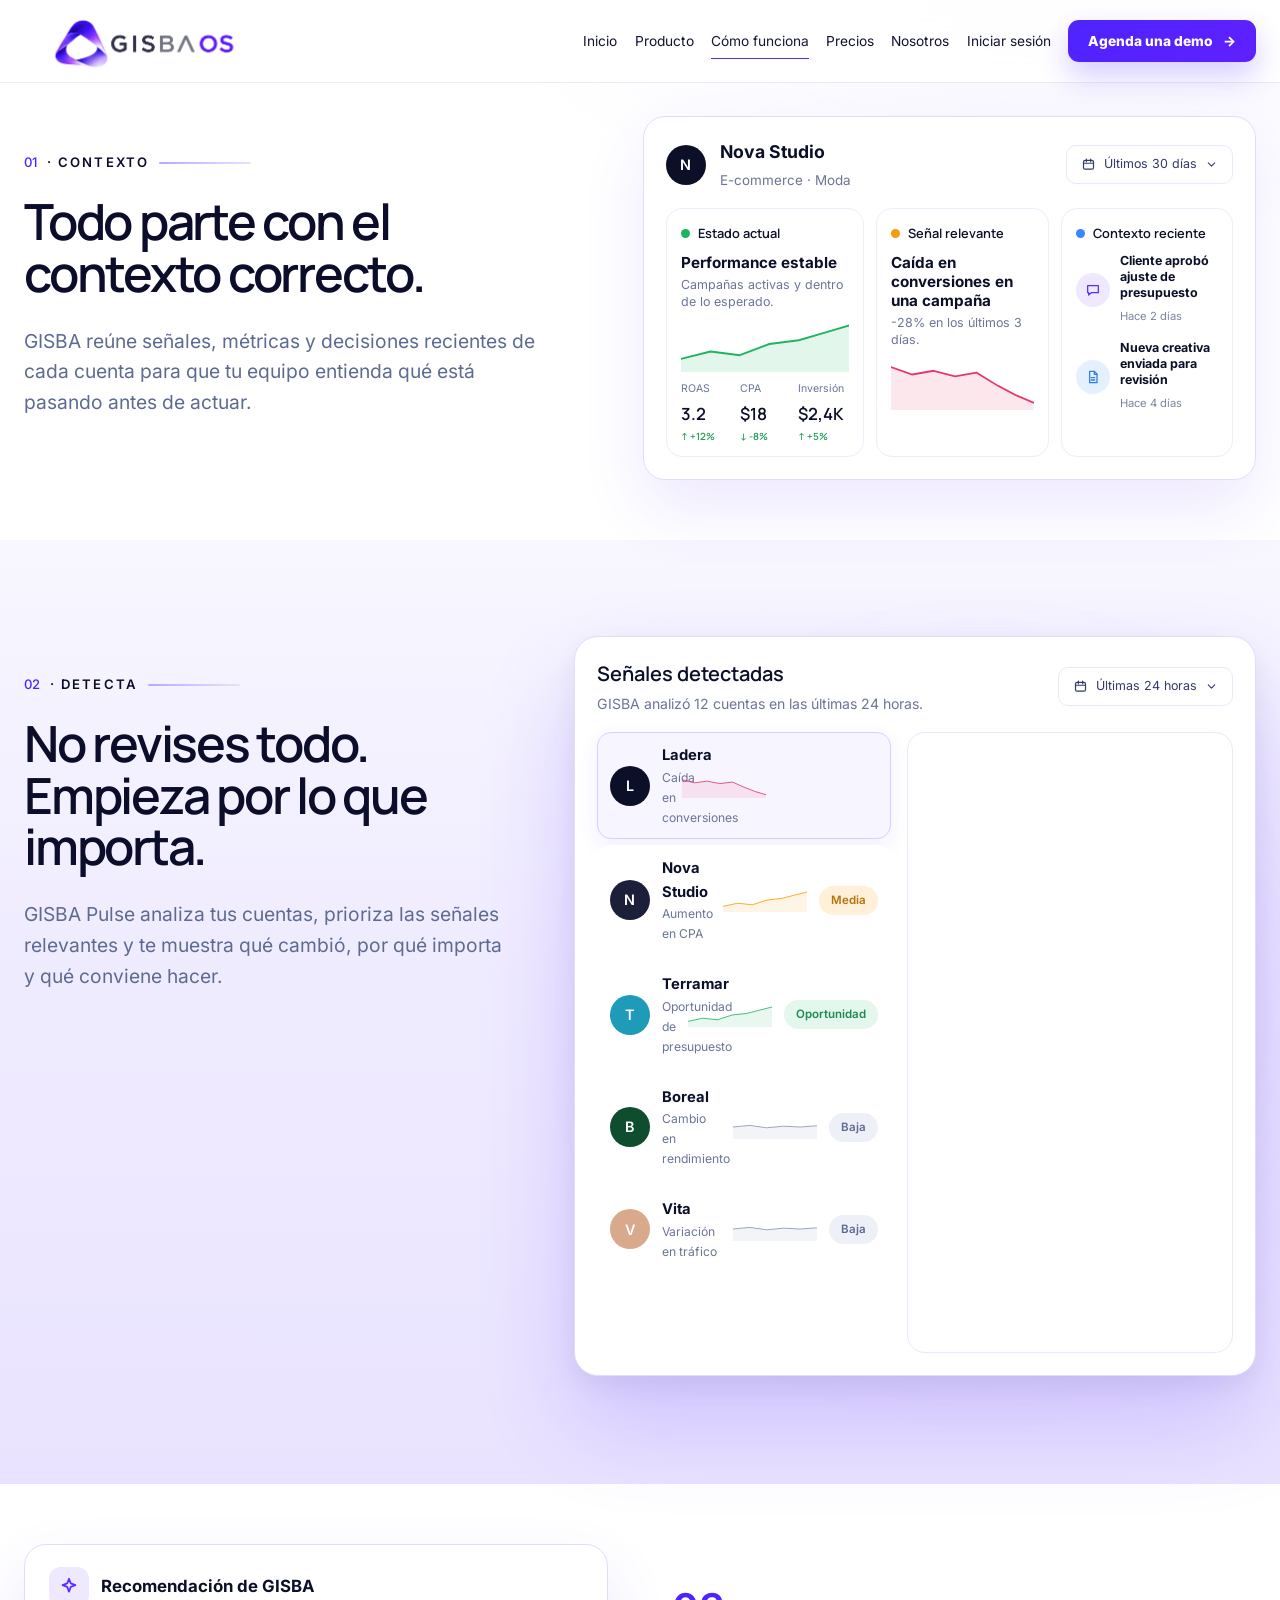
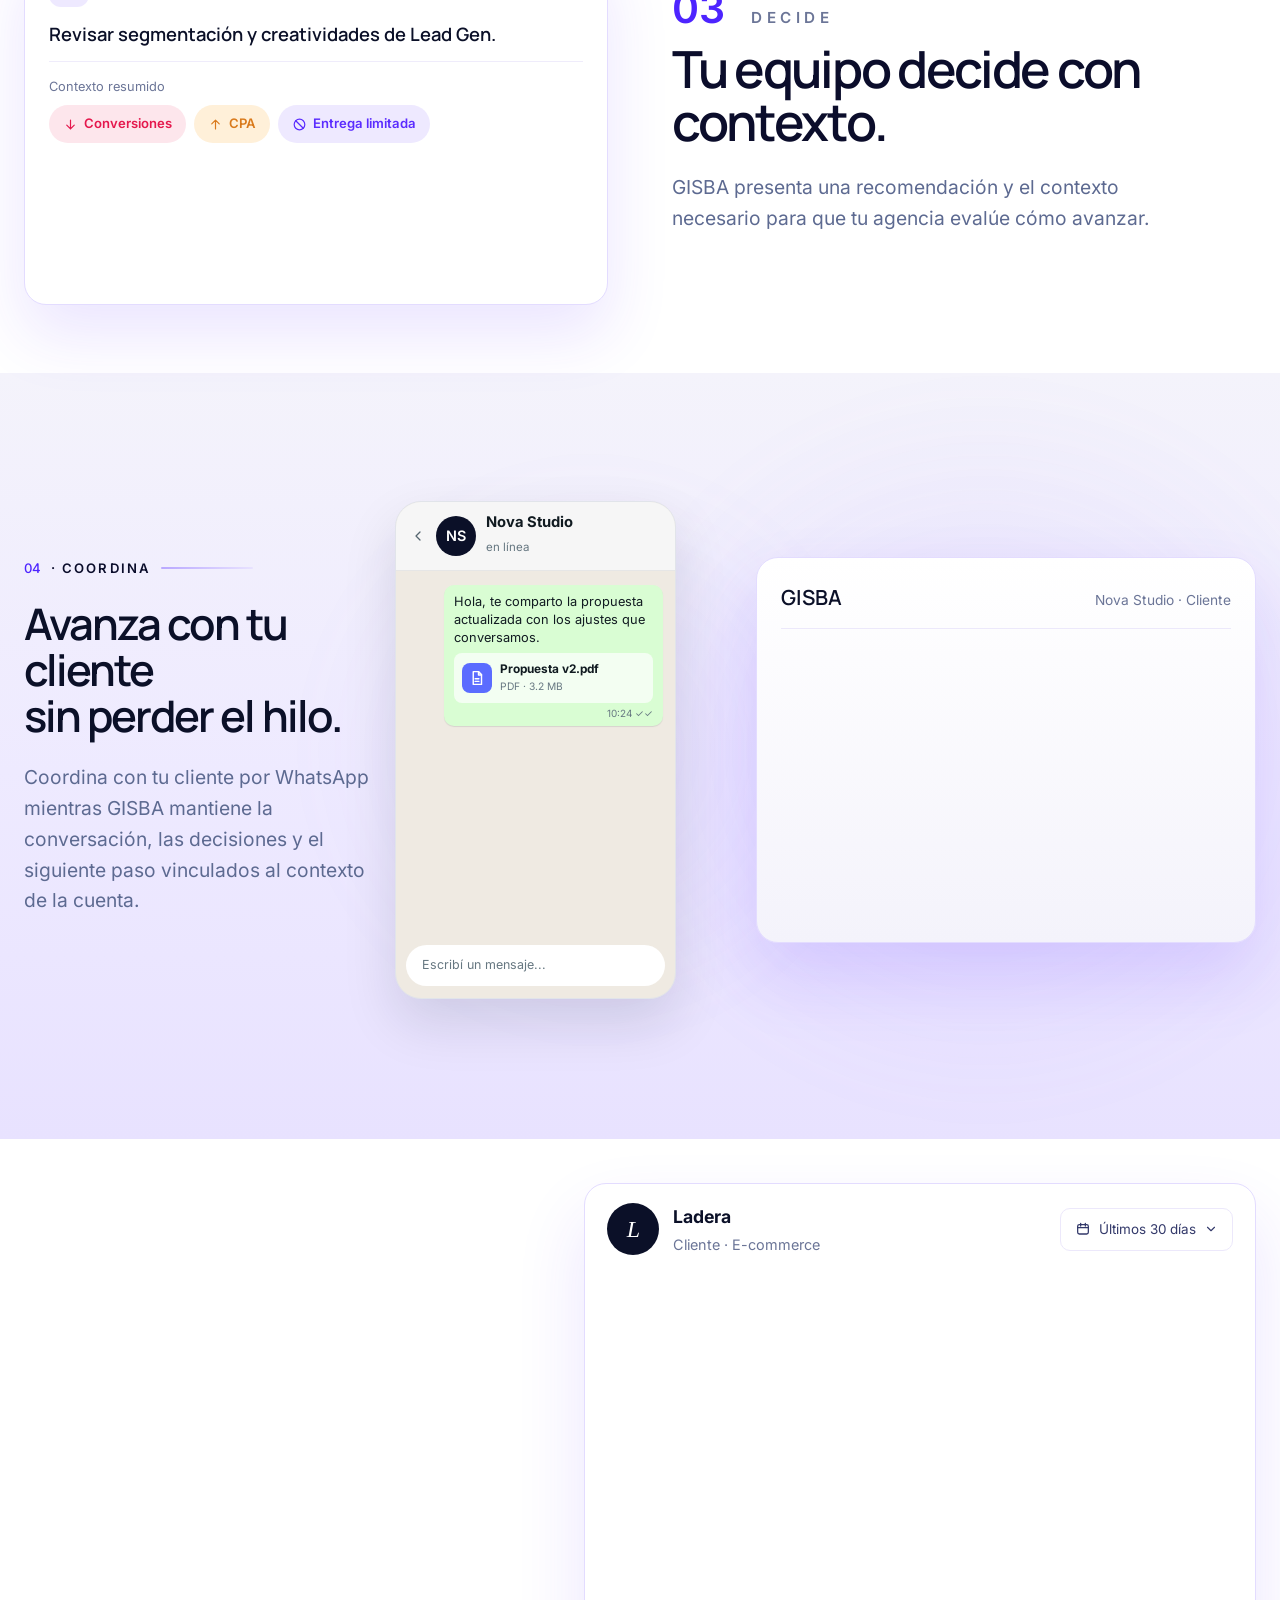
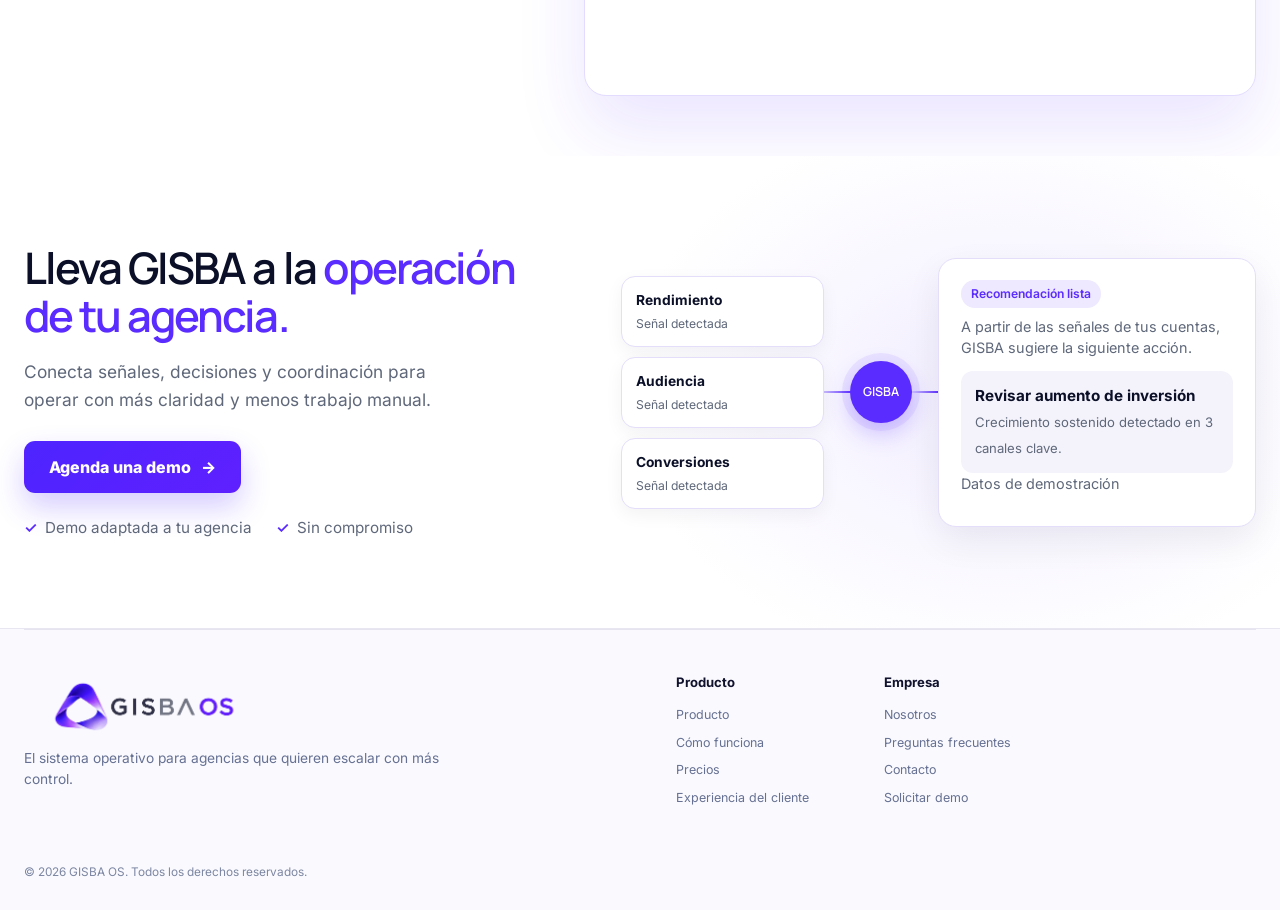
==== como-trabajamos.html @ a57fd25d "preview 16:41:04" ====
<!doctype html>
<html lang="es">
<head>
  <meta charset="utf-8">
  <meta name="viewport" content="width=device-width, initial-scale=1">
  <title>Cómo funciona | GISBA OS</title>
  <meta name="description" content="Descubre cómo GISBA OS conecta contexto, señales, decisiones, coordinación y trazabilidad de cada cuenta para que tu agencia decida con claridad.">
  <meta name="theme-color" content="#ffffff">
  <meta property="og:title" content="Cómo funciona | GISBA OS">
  <meta property="og:description" content="GISBA OS conecta contexto, señales, decisiones, coordinación y trazabilidad de cada cuenta de tu agencia.">
  <meta property="og:type" content="website">
  <meta name="twitter:card" content="summary">
  <link rel="icon" type="image/svg+xml" href="data:image/svg+xml,%3Csvg xmlns='http://www.w3.org/2000/svg' viewBox='0 0 64 64'%3E%3Crect width='64' height='64' rx='15' fill='%23080712'/%3E%3Cpath d='M15 43 31 13c2-4 7-4 10 0l9 17c3 6-1 13-8 13H15Zm11-5h16c2 0 3-2 2-4l-7-14c-1-2-3-2-4 0Z' fill='%238a5cff'/%3E%3C/svg%3E">
  <script>document.documentElement.classList.add("js")</script>
  <link rel="stylesheet" href="styles.css?v=580c7f90">
  <link rel="stylesheet" href="como.css?v=6157e763">
  <link rel="stylesheet" href="como-motion.css?v=375b95b9">
  <link rel="stylesheet" href="como-depth.css?v=90c2c328">
  <script src="script.js?v=5d2b0a25" defer></script>
</head>
<body class="inner-page">
  <svg class="shape-defs" aria-hidden="true" focusable="false">
    <defs>
      <clipPath id="gisba-frame-shape" clipPathUnits="objectBoundingBox">
        <path d="M .045 0 H .955 Q 1 0 1 .06 V .82 Q 1 .88 .94 .88 H .75 C .71 .88 .69 .9 .665 .935 L .635 .977 Q .615 1 .565 1 H .045 Q 0 1 0 .94 V .06 Q 0 0 .045 0 Z"/>
      </clipPath>
    </defs>
  </svg>
<a class="skip-link" href="#contenido">Saltar al contenido</a>
<header class="site-header" data-header>
    <div class="container nav-shell">
      <a class="brand brand-banner-link" href="index.html" aria-label="GISBA OS, ir al inicio">
        <img class="header-brand-banner" src="assets/gisba-os-brand-banner-v6.png" width="2172" height="724" alt="GISBA OS">
      </a>

      <button class="menu-button" type="button" aria-expanded="false" aria-controls="nav-principal" data-menu-button>
        <span class="sr-only">Abrir menú</span>
        <span></span><span></span>
      </button>

      <nav id="nav-principal" class="main-nav" aria-label="Navegación principal" data-menu>
        <a href="index.html">Inicio</a>
        <a href="servicios.html">Producto</a>
        <a class="nav-current" aria-current="page" href="como-trabajamos.html">Cómo funciona</a>
        <a href="precios.html">Precios</a>
        <a href="nosotros.html">Nosotros</a>
        <a class="nav-login" href="#" aria-label="Iniciar sesión" data-cta="login" data-event="login_click">Iniciar sesión</a>
        <a class="button button-small button-solid" href="index.html#contacto" data-cta="demo" data-event="demo_cta_click" data-location="navbar">Agenda una demo <span aria-hidden="true">→</span></a>
      </nav>
    </div>
  </header>
<main id="contenido"><section id="contexto" class="cx-section cx-hero cx-ctx" aria-labelledby="cx-title">
      <div class="container cx-grid" data-stage data-steps="150,650,1150">
        <div class="cx-copy reveal">
          <p class="cx-kicker cx-kicker-num"><b>01</b> · Contexto <span aria-hidden="true"></span></p>
          <h1 id="cx-title">Todo parte con el contexto correcto.</h1>
          <p class="cx-lead">GISBA reúne señales, métricas y decisiones recientes de cada cuenta para que tu equipo entienda qué está pasando antes de actuar.</p>
        </div>
        <div class="cx-shot"><div class="cx-v cx-a1" role="group" aria-label="Vista de ejemplo de la cuenta Nova Studio en GISBA: estado actual, señal relevante y contexto reciente">
          <header class="cx-a1-head"><span class="cx-av dark" aria-hidden="true">N</span><div><strong>Nova Studio</strong><small>E-commerce · Moda</small></div><span class="cx-range"><svg viewBox="0 0 24 24" width="15" height="15" fill="none" stroke="currentColor" stroke-width="1.9" stroke-linecap="round" stroke-linejoin="round" aria-hidden="true"><rect x="4" y="5.5" width="16" height="14" rx="2.5"/><path d="M4 10h16M8.5 3.5v4M15.5 3.5v4"/></svg> Últimos 30 días <svg viewBox="0 0 24 24" width="13" height="13" fill="none" stroke="currentColor" stroke-width="1.9" stroke-linecap="round" stroke-linejoin="round" aria-hidden="true"><path d="M6 9l6 6 6-6"/></svg></span></header>
          <div class="cx-a1-grid">
            <section class="cx-a1-card" data-s="1"><h4><i class="dot g"></i>Estado actual</h4><strong class="cx-a1-t">Performance estable</strong><p>Campañas activas y dentro de lo esperado.</p><svg class="cx-spark" viewBox="0 0 200 60" preserveAspectRatio="none" aria-hidden="true"><path class="cx-area" d="M0,46 L35,38 L70,42 L105,30 L140,26 L170,18 L200,10 L200,60 L0,60Z" fill="rgba(31,180,95,.12)"/><path class="cx-line" d="M0,46 L35,38 L70,42 L105,30 L140,26 L170,18 L200,10" pathLength="1" fill="none" stroke="#1fb45f" stroke-width="2" stroke-linejoin="round" stroke-linecap="round"/></svg>
              <dl><div><dt>ROAS</dt><dd>3.2<em class="g">↑ +12%</em></dd></div><div><dt>CPA</dt><dd>$18<em class="g">↓ -8%</em></dd></div><div><dt>Inversión</dt><dd>$2,4K<em class="g">↑ +5%</em></dd></div></dl></section>
            <section class="cx-a1-card" data-s="2"><h4><i class="dot a"></i>Señal relevante</h4><strong class="cx-a1-t">Caída en conversiones en una campaña</strong><p>-28% en los últimos 3 días.</p><svg class="cx-spark" viewBox="0 0 200 60" preserveAspectRatio="none" aria-hidden="true"><path class="cx-area" d="M0,14 L30,22 L60,18 L90,24 L120,20 L150,34 L175,44 L200,52 L200,60 L0,60Z" fill="rgba(229,56,109,.12)"/><path class="cx-line" d="M0,14 L30,22 L60,18 L90,24 L120,20 L150,34 L175,44 L200,52" pathLength="1" fill="none" stroke="#e5386d" stroke-width="2" stroke-linejoin="round" stroke-linecap="round"/></svg></section>
            <section class="cx-a1-card" data-s="3"><h4><i class="dot b"></i>Contexto reciente</h4>
              <ul class="cx-a1-ctx"><li><span class="cx-ci v"><svg viewBox="0 0 24 24" width="16" height="16" fill="none" stroke="currentColor" stroke-width="1.9" stroke-linecap="round" stroke-linejoin="round" aria-hidden="true"><path d="M4 5.5h16v10.5H9.5L5.5 19.5V16H4Z"/></svg></span><div><strong>Cliente aprobó ajuste de presupuesto</strong><small>Hace 2 días</small></div></li><li><span class="cx-ci b"><svg viewBox="0 0 24 24" width="16" height="16" fill="none" stroke="currentColor" stroke-width="1.9" stroke-linecap="round" stroke-linejoin="round" aria-hidden="true"><path d="M7 3.5h7l4 4V20.5H7Z"/><path d="M14 3.5V8h4M9.5 13h5M9.5 16.5h5"/></svg></span><div><strong>Nueva creativa enviada para revisión</strong><small>Hace 4 días</small></div></li></ul></section>
          </div>
        </div></div>
      </div>
    </section><section id="detecta" class="cx-section cx-detect" aria-labelledby="cx-detect-title">
      <div class="container cx-grid" data-stage data-steps="150,1000,1300,1700,2100">
        <div class="cx-copy reveal">
          <p class="cx-kicker cx-kicker-num"><b>02</b> · Detecta <span aria-hidden="true"></span></p>
          <h2 id="cx-detect-title">No revises todo. Empieza por lo que importa.</h2>
          <p class="cx-lead">GISBA Pulse analiza tus cuentas, prioriza las señales relevantes y te muestra qué cambió, por qué importa y qué conviene hacer.</p>
        </div>
        <div class="cx-shot"><div class="cx-v cx-sg" role="group" aria-label="Vista de ejemplo de GISBA Pulse: señales detectadas por cuenta y detalle de la señal prioritaria">
          <header class="cx-sg-head"><div><strong>Señales detectadas</strong><small>GISBA analizó 12 cuentas en las últimas 24 horas.</small></div><span class="cx-range"><svg viewBox="0 0 24 24" width="15" height="15" fill="none" stroke="currentColor" stroke-width="1.9" stroke-linecap="round" stroke-linejoin="round" aria-hidden="true"><rect x="4" y="5.5" width="16" height="14" rx="2.5"/><path d="M4 10h16M8.5 3.5v4M15.5 3.5v4"/></svg> Últimas 24 horas <svg viewBox="0 0 24 24" width="13" height="13" fill="none" stroke="currentColor" stroke-width="1.9" stroke-linecap="round" stroke-linejoin="round" aria-hidden="true"><path d="M6 9l6 6 6-6"/></svg></span></header>
          <div class="cx-sg-body">
            <div class="cx-sg-list"><span class="cx-sg-scan" aria-hidden="true"></span><button type="button" class="cx-sg-row is-active" data-k="ladera" data-s="1" aria-pressed="true"><span class="cx-av" style="background:#0B1028">L</span><span class="cx-sg-t"><strong>Ladera</strong><small>Caída en conversiones</small></span><svg class="cx-spark" viewBox="0 0 200 60" preserveAspectRatio="none" aria-hidden="true"><path class="cx-area" d="M0,14 L30,22 L60,18 L90,24 L120,20 L150,34 L175,44 L200,52 L200,60 L0,60Z" fill="rgba(229,56,109,.10)"/><path class="cx-line" d="M0,14 L30,22 L60,18 L90,24 L120,20 L150,34 L175,44 L200,52" pathLength="1" fill="none" stroke="#e5386d" stroke-width="2" stroke-linejoin="round" stroke-linecap="round"/></svg><em class="cx-chip hi" data-s="2">Alta prioridad</em></button><button type="button" class="cx-sg-row" data-k="nova" data-s="1" aria-pressed="false"><span class="cx-av" style="background:#1c1f3a">N</span><span class="cx-sg-t"><strong>Nova Studio</strong><small>Aumento en CPA</small></span><svg class="cx-spark" viewBox="0 0 200 60" preserveAspectRatio="none" aria-hidden="true"><path class="cx-area" d="M0,46 L35,38 L70,42 L105,30 L140,26 L170,18 L200,10 L200,60 L0,60Z" fill="rgba(245,158,11,.10)"/><path class="cx-line" d="M0,46 L35,38 L70,42 L105,30 L140,26 L170,18 L200,10" pathLength="1" fill="none" stroke="#f59e0b" stroke-width="2" stroke-linejoin="round" stroke-linecap="round"/></svg><em class="cx-chip md">Media</em></button><button type="button" class="cx-sg-row" data-k="terramar" data-s="1" aria-pressed="false"><span class="cx-av" style="background:#1e9bb8">T</span><span class="cx-sg-t"><strong>Terramar</strong><small>Oportunidad de presupuesto</small></span><svg class="cx-spark" viewBox="0 0 200 60" preserveAspectRatio="none" aria-hidden="true"><path class="cx-area" d="M0,46 L35,38 L70,42 L105,30 L140,26 L170,18 L200,10 L200,60 L0,60Z" fill="rgba(31,180,95,.10)"/><path class="cx-line" d="M0,46 L35,38 L70,42 L105,30 L140,26 L170,18 L200,10" pathLength="1" fill="none" stroke="#1fb45f" stroke-width="2" stroke-linejoin="round" stroke-linecap="round"/></svg><em class="cx-chip op">Oportunidad</em></button><button type="button" class="cx-sg-row" data-k="boreal" data-s="1" aria-pressed="false"><span class="cx-av" style="background:#0f4d2f">B</span><span class="cx-sg-t"><strong>Boreal</strong><small>Cambio en rendimiento</small></span><svg class="cx-spark" viewBox="0 0 200 60" preserveAspectRatio="none" aria-hidden="true"><path class="cx-area" d="M0,30 L40,26 L80,32 L120,28 L160,30 L200,27 L200,60 L0,60Z" fill="rgba(138,147,179,.10)"/><path class="cx-line" d="M0,30 L40,26 L80,32 L120,28 L160,30 L200,27" pathLength="1" fill="none" stroke="#8a93b3" stroke-width="2" stroke-linejoin="round" stroke-linecap="round"/></svg><em class="cx-chip lo">Baja</em></button><button type="button" class="cx-sg-row" data-k="vita" data-s="1" aria-pressed="false"><span class="cx-av" style="background:#d9a98c">V</span><span class="cx-sg-t"><strong>Vita</strong><small>Variación en tráfico</small></span><svg class="cx-spark" viewBox="0 0 200 60" preserveAspectRatio="none" aria-hidden="true"><path class="cx-area" d="M0,30 L40,26 L80,32 L120,28 L160,30 L200,27 L200,60 L0,60Z" fill="rgba(138,147,179,.10)"/><path class="cx-line" d="M0,30 L40,26 L80,32 L120,28 L160,30 L200,27" pathLength="1" fill="none" stroke="#8a93b3" stroke-width="2" stroke-linejoin="round" stroke-linecap="round"/></svg><em class="cx-chip lo">Baja</em></button></div>
            <div class="cx-sg-detail" aria-live="polite">
              <header data-s="3"><span class="cx-av" data-d="av" style="background:#0B1028">L</span><div><strong data-d="name">Ladera</strong><small data-d="meta">E-commerce · Moda</small></div><em class="cx-chip hi" data-d="chip">Alta prioridad</em></header>
              <div class="cx-sg-what" data-s="3"><div><small class="cx-lab">Qué cambió</small><h4 data-d="title">Caída en conversiones</h4><p data-d="desc">Se detectó una disminución significativa en las conversiones de esta campaña en los últimos 3 días.</p></div><div class="cx-sg-num"><b data-d="num">-28%</b><small data-d="numl">en conversiones vs. 3 días anteriores</small></div></div>
              <div class="cx-sg-chart" data-s="3" data-d="chart"><svg class="cx-spark" viewBox="0 0 200 60" preserveAspectRatio="none" aria-hidden="true"><path class="cx-area" d="M0,14 L30,22 L60,18 L90,24 L120,20 L150,34 L175,44 L200,52 L200,60 L0,60Z" fill="rgba(229,56,109,.12)"/><path class="cx-line" d="M0,14 L30,22 L60,18 L90,24 L120,20 L150,34 L175,44 L200,52" pathLength="1" fill="none" stroke="#e5386d" stroke-width="2" stroke-linejoin="round" stroke-linecap="round"/></svg></div>
              <div class="cx-sg-two">
                <div class="cx-sg-box" data-s="4"><span class="cx-bi"><svg viewBox="0 0 24 24" width="20" height="20" fill="none" stroke="currentColor" stroke-width="1.9" stroke-linecap="round" stroke-linejoin="round" aria-hidden="true"><path d="M5 20V10M12 20V4M19 20v-7"/></svg></span><div><small>Por qué importa</small><p data-d="why">El CPA aumentó 42% y el volumen de conversiones cayó, afectando el ROAS de la campaña.</p></div></div>
                <div class="cx-sg-box reco" data-s="5"><span class="cx-bi v"><svg viewBox="0 0 24 24" width="20" height="20" fill="none" stroke="currentColor" stroke-width="1.9" stroke-linecap="round" stroke-linejoin="round" aria-hidden="true"><path d="M12 3l1.9 5.1L19 10l-5.1 1.9L12 17l-1.9-5.1L5 10l5.1-1.9Z"/></svg></span><div><small>Recomendación de GISBA</small><p data-d="reco">Revisar segmentación y creatividades. Hay una oportunidad de recuperar rendimiento con audiencias similares.</p></div></div>
              </div>
            </div>
          </div>
        </div></div>
      </div>
    </section><section id="decide" class="cx-section cx-decide" aria-labelledby="cx-decide-title">
      <div class="container cx-grid" data-stage data-steps="200,700,1200">
        <div class="cx-copy reveal">
          <p class="cx-kicker cx-kicker-big"><b>03</b><span>Decide</span></p>
          <h2 id="cx-decide-title">Tu equipo decide con contexto.</h2>
          <p class="cx-lead">GISBA presenta una recomendación y el contexto necesario para que tu agencia evalúe cómo avanzar.</p>
        </div>
        <div class="cx-shot"><div class="cx-v cx-dc" role="group" aria-label="Vista de ejemplo: recomendación de GISBA con contexto y decisión de la agencia">
          <header class="cx-dc-head" data-s="1"><span class="cx-bi v"><svg viewBox="0 0 24 24" width="22" height="22" fill="none" stroke="currentColor" stroke-width="1.9" stroke-linecap="round" stroke-linejoin="round" aria-hidden="true"><path d="M12 3l1.9 5.1L19 10l-5.1 1.9L12 17l-1.9-5.1L5 10l5.1-1.9Z"/></svg></span><strong>Recomendación de GISBA</strong></header>
          <p class="cx-dc-title" data-s="1">Revisar segmentación y creatividades de Lead Gen.</p>
          <div class="cx-dc-ctx" data-s="2"><small>Contexto resumido</small><div><em class="cx-tag r"><svg viewBox="0 0 24 24" width="15" height="15" fill="none" stroke="currentColor" stroke-width="1.9" stroke-linecap="round" stroke-linejoin="round" aria-hidden="true"><path d="M12 5v14M6 13l6 6 6-6"/></svg> Conversiones</em><em class="cx-tag a"><svg viewBox="0 0 24 24" width="15" height="15" fill="none" stroke="currentColor" stroke-width="1.9" stroke-linecap="round" stroke-linejoin="round" aria-hidden="true"><path d="M12 19V5M6 11l6-6 6 6"/></svg> CPA</em><em class="cx-tag v"><svg viewBox="0 0 24 24" width="15" height="15" fill="none" stroke="currentColor" stroke-width="1.9" stroke-linecap="round" stroke-linejoin="round" aria-hidden="true"><circle cx="12" cy="12" r="8.5"/><path d="M6 6l12 12"/></svg> Entrega limitada</em></div></div>
          <div class="cx-dc-opt" data-s="3"><small>¿Cómo quieres avanzar?</small><div role="group" aria-label="Decisión de la agencia"><button type="button" class="cx-opt" data-choice="Aprobar" aria-pressed="false"><svg viewBox="0 0 24 24" width="16" height="16" fill="none" stroke="currentColor" stroke-width="2.4" stroke-linecap="round" stroke-linejoin="round" aria-hidden="true"><path d="M5.5 12.5l4 4 9-9.5"/></svg> Aprobar</button><button type="button" class="cx-opt" data-choice="Ajustar" aria-pressed="false"><svg viewBox="0 0 24 24" width="15" height="15" fill="none" stroke="currentColor" stroke-width="1.9" stroke-linecap="round" stroke-linejoin="round" aria-hidden="true"><path d="M4 20l4-1 11-11-3-3L5 16Z"/></svg> Ajustar</button><button type="button" class="cx-opt" data-choice="Descartar" aria-pressed="false"><svg viewBox="0 0 24 24" width="15" height="15" fill="none" stroke="currentColor" stroke-width="1.9" stroke-linecap="round" stroke-linejoin="round" aria-hidden="true"><path d="M5 7h14M9 7V4.5h6V7M7 7l1 13h8l1-13"/></svg> Descartar</button></div></div>
          <div class="cx-dc-done" hidden><span class="cx-ok"><svg viewBox="0 0 24 24" width="16" height="16" fill="none" stroke="currentColor" stroke-width="2.4" stroke-linecap="round" stroke-linejoin="round" aria-hidden="true"><path d="M5.5 12.5l4 4 9-9.5"/></svg></span><div><strong>Decisión registrada</strong><small data-d="who">La agencia decide cómo avanzar.</small></div></div>
          <p class="cx-dc-note" data-s="3"><svg viewBox="0 0 24 24" width="16" height="16" fill="none" stroke="currentColor" stroke-width="1.9" stroke-linecap="round" stroke-linejoin="round" aria-hidden="true"><circle cx="12" cy="12" r="8.5"/><path d="M12 11v5M12 8h.01"/></svg> La agencia decide cómo avanzar. GISBA registra la decisión.</p>
        </div></div>
      </div>
    </section><section id="coordina" class="cx-section cx-coord" aria-labelledby="cx-coord-title">
      <div class="container cx-coord-grid" data-stage data-causal="coordina" data-steps="250,900">
        <div class="cx-copy reveal">
          <p class="cx-kicker cx-kicker-num"><b>04</b> · Coordina <span aria-hidden="true"></span></p>
          <h2 id="cx-coord-title">Avanza con tu cliente<br>sin perder el hilo.</h2>
          <p class="cx-lead">Coordina con tu cliente por WhatsApp mientras GISBA mantiene la conversación, las decisiones y el siguiente paso vinculados al contexto de la cuenta.</p>
        </div>
        <figure class="cx-wa" style="--i:1"><div class="cx-chat" role="group" aria-label="Conversación de WhatsApp de ejemplo entre la agencia y su cliente Nova Studio">
            <header class="cx-chat-head" data-s="1"><span class="cx-back"><svg viewBox="0 0 24 24" width="16" height="16" fill="none" stroke="currentColor" stroke-width="1.9" stroke-linecap="round" stroke-linejoin="round" aria-hidden="true"><path d="M15 6l-6 6 6 6"/></svg></span><span class="cx-av dark" aria-hidden="true">NS</span><div><strong>Nova Studio</strong><small>en línea</small></div></header>
            <div class="cx-chat-body">
              <div class="cx-msg out" data-s="1"><p>Hola, te comparto la propuesta actualizada con los ajustes que conversamos.</p><div class="cx-file"><span class="cx-fi"><svg viewBox="0 0 24 24" width="18" height="18" fill="none" stroke="currentColor" stroke-width="1.9" stroke-linecap="round" stroke-linejoin="round" aria-hidden="true"><path d="M7 3.5h7l4 4V20.5H7Z"/><path d="M14 3.5V8h4M9.5 13h5M9.5 16.5h5"/></svg></span><div><strong>Propuesta v2.pdf</strong><small>PDF · 3.2 MB</small></div></div><time>10:24 ✓✓</time></div>
              <div class="cx-msg in" data-s="2"><p>Se ve muy bien. Me gusta la dirección, ¡aprobemos para avanzar!</p><time>10:31</time></div>
              <div class="cx-msg out" data-s="7"><p>¡Perfecto! Quedamos entonces con la versión aprobada. Voy a preparar el kickoff y coordinar con el equipo.</p><time>10:32 ✓✓</time></div>
            </div>
            <div class="cx-chat-in" data-s="1">Escribí un mensaje...</div>
          </div></figure>
        <div class="cx-link" aria-hidden="true"><i></i><span><svg viewBox="0 0 24 24" width="18" height="18" fill="none" stroke="currentColor" stroke-width="1.9" stroke-linecap="round" stroke-linejoin="round" aria-hidden="true"><path d="M5 12h14M13 6l6 6-6 6"/></svg></span></div>
        <div class="cx-gp" role="group" aria-label="GISBA: contexto de la cuenta Nova Studio"><header class="cx-gp-head" data-s="1"><strong>GISBA</strong><span>Nova Studio · Cliente</span></header><ul class="cx-gp-list"><li data-s="4"><span class="cx-gp-ico "><svg viewBox="0 0 24 24" width="20" height="20" fill="none" stroke="currentColor" stroke-width="1.9" stroke-linecap="round" stroke-linejoin="round" aria-hidden="true"><path d="M4 5.5h16v10.5H9.5L5.5 19.5V16H4Z"/></svg></span><div><small>Conversación vinculada</small><strong>Conversación de WhatsApp vinculada al contexto de la cuenta</strong><time>12 mar, 10:24</time></div></li><li data-s="5"><span class="cx-gp-ico ok"><svg viewBox="0 0 24 24" width="20" height="20" fill="none" stroke="currentColor" stroke-width="1.9" stroke-linecap="round" stroke-linejoin="round" aria-hidden="true"><path d="M5.5 12.5l4 4 9-9.5"/></svg></span><div><small>Decisión registrada</small><strong>El cliente aprueba avanzar con la propuesta.</strong><time>12 mar, 10:31</time></div></li><li data-s="6"><span class="cx-gp-ico nx"><svg viewBox="0 0 24 24" width="20" height="20" fill="none" stroke="currentColor" stroke-width="1.9" stroke-linecap="round" stroke-linejoin="round" aria-hidden="true"><path d="M5 12h14M13 6l6 6-6 6"/></svg></span><div><small>Siguiente paso</small><strong>Preparar kickoff y coordinar implementación.</strong><time>12 mar, 10:32</time></div></li></ul></div>
      </div>
    </section><section id="registra" class="cx-section cx-reg" aria-labelledby="cx-reg-title">
      <div class="container cx-grid" data-stage data-steps="150,650,1150,1650,2150">
        <div class="cx-copy reveal">
          <p class="cx-kicker cx-kicker-num"><b>05</b> · Registra <span aria-hidden="true"></span></p>
          <h2 id="cx-reg-title">La próxima decisión no empieza desde cero.</h2>
          <p class="cx-lead">Cada señal, decisión y conversación queda vinculada al contexto de la cuenta para que tu equipo sepa qué ocurrió, qué se decidió y qué pasó después.</p>
        </div>
        <div class="cx-tl" role="group" aria-label="Historial de ejemplo de la cuenta Ladera en GISBA">
          <header class="cx-tl-head"><span class="cx-tl-av" aria-hidden="true">L</span><div><strong>Ladera</strong><small>Cliente · E-commerce</small></div><span class="cx-tl-range"><svg viewBox="0 0 24 24" width="16" height="16" fill="none" stroke="currentColor" stroke-width="1.9" stroke-linecap="round" stroke-linejoin="round" aria-hidden="true"><rect x="4" y="5.5" width="16" height="14" rx="2.5"/><path d="M4 10h16M8.5 3.5v4M15.5 3.5v4"/></svg> Últimos 30 días <svg viewBox="0 0 24 24" width="14" height="14" fill="none" stroke="currentColor" stroke-width="1.9" stroke-linecap="round" stroke-linejoin="round" aria-hidden="true"><path d="M6 9l6 6 6-6"/></svg></span></header>
          <ol class="cx-tl-list"><li class="cx-tl-r" data-s="1"><span class="cx-tl-ico"><svg viewBox="0 0 24 24" width="20" height="20" fill="none" stroke="currentColor" stroke-width="1.9" stroke-linecap="round" stroke-linejoin="round" aria-hidden="true"><path d="M12 4l9 15.5H3Z"/><path d="M12 10v4.5M12 17.5h.01"/></svg></span><div class="cx-tl-card"><small>Señal detectada por GISBA</small><strong>Caída en conversiones en campañas de Lead Gen.</strong><p>Se detecta una disminución en conversiones vs. período anterior.</p><time>12 mar, 09:14</time></div></li><li class="cx-tl-v" data-s="2"><span class="cx-tl-ico"><svg viewBox="0 0 24 24" width="20" height="20" fill="none" stroke="currentColor" stroke-width="1.9" stroke-linecap="round" stroke-linejoin="round" aria-hidden="true"><path d="M12 3l1.9 5.1L19 10l-5.1 1.9L12 17l-1.9-5.1L5 10l5.1-1.9Z"/></svg></span><div class="cx-tl-card"><small>Recomendación de GISBA</small><strong>Revisar segmentación y creatividades.</strong><p>GISBA sugiere ajustar la audiencia y probar nuevas creatividades.</p><time>12 mar, 09:20</time></div></li><li class="cx-tl-g" data-s="3"><span class="cx-tl-ico"><svg viewBox="0 0 24 24" width="20" height="20" fill="none" stroke="currentColor" stroke-width="1.9" stroke-linecap="round" stroke-linejoin="round" aria-hidden="true"><path d="M5.5 12.5l4 4 9-9.5"/></svg></span><div class="cx-tl-card"><small>Decisión de la agencia</small><strong>Se aprueba avanzar con la propuesta.</strong><p>Camila · Agencia</p><time>12 mar, 10:31</time></div></li><li class="cx-tl-b" data-s="4"><span class="cx-tl-ico"><svg viewBox="0 0 24 24" width="20" height="20" fill="none" stroke="currentColor" stroke-width="1.9" stroke-linecap="round" stroke-linejoin="round" aria-hidden="true"><path d="M4 5.5h16v10.5H9.5L5.5 19.5V16H4Z"/></svg></span><div class="cx-tl-card"><small>Respuesta del cliente</small><strong>El cliente aprueba los ajustes.</strong><p>Ladera · Cliente</p><time>12 mar, 11:12</time></div></li><li class="cx-tl-s" data-s="5"><span class="cx-tl-ico"><svg viewBox="0 0 24 24" width="20" height="20" fill="none" stroke="currentColor" stroke-width="1.9" stroke-linecap="round" stroke-linejoin="round" aria-hidden="true"><path d="M5 20V10M12 20V4M19 20v-7"/></svg></span><div class="cx-tl-card"><small>Resultado posterior registrado</small><strong>El rendimiento posterior queda vinculado a la decisión.</strong><time>16 mar, 09:00</time></div></li></ol>
        </div>
      </div>
    </section><section class="final-gisba-cta" aria-labelledby="final-cta-title" data-final-cta>
      <div class="container final-gisba-cta-grid">
        <div class="final-gisba-cta-copy reveal">
          <h2 id="final-cta-title">Lleva GISBA a la <span>operación de tu agencia.</span></h2>
          <p>Conecta señales, decisiones y coordinación para operar con más claridad y menos trabajo manual.</p>
          <a class="button button-solid" href="index.html#contacto" data-cta="demo" data-event="demo_cta_click" data-location="final-cta">Agenda una demo <span aria-hidden="true">→</span></a>
          <ul class="final-gisba-cta-proof" aria-label="Condiciones de la demostración"><li>Demo adaptada a tu agencia</li><li>Sin compromiso</li></ul>
        </div>
        <div class="final-gisba-cta-visual" role="group" aria-label="Ejemplo ilustrativo de recomendación en GISBA OS">
          <div class="fg-signals"><div class="fg-signal"><strong>Rendimiento</strong><span>Señal detectada</span></div><div class="fg-signal"><strong>Audiencia</strong><span>Señal detectada</span></div><div class="fg-signal"><strong>Conversiones</strong><span>Señal detectada</span></div></div>
          <span class="fg-link" aria-hidden="true"></span>
          <div class="fg-node" aria-hidden="true">GISBA</div>
          <span class="fg-link" aria-hidden="true"></span>
          <div class="fg-panel">
            <span class="fg-panel-tag">Recomendación lista</span>
            <p>A partir de las señales de tus cuentas, GISBA sugiere la siguiente acción.</p>
            <div class="fg-action"><strong>Revisar aumento de inversión</strong><span>Crecimiento sostenido detectado en 3 canales clave.</span></div>
            <p class="fg-analyzed-title">Señales analizadas</p>
            <ul class="fg-analyzed"><li>Rendimiento</li><li>Audiencia</li><li>Conversiones</li></ul>
            <p class="fg-demo">Datos de demostración</p>
          </div>
        </div>
      </div>
    </section>
</main><footer class="site-footer closing-footer">
    

    <div class="container closing-footer-bottom">
      <div class="closing-brand">
        <a class="closing-brand-lockup" href="index.html" aria-label="GISBA OS, ir al inicio"><img src="assets/gisba-os-brand-banner-v6.png" width="2172" height="724" alt="GISBA OS"></a>
        <p>El sistema operativo para agencias que quieren escalar con más control.</p>
      </div>
      <nav class="closing-links" aria-label="Enlaces del pie de página">
        <div><strong>Producto</strong><a href="servicios.html">Producto</a><a href="como-trabajamos.html">Cómo funciona</a><a href="precios.html">Precios</a><a href="index.html#experiencia-cliente">Experiencia del cliente</a></div>
        <div><strong>Empresa</strong><a href="nosotros.html">Nosotros</a><a href="preguntas.html">Preguntas frecuentes</a><a href="index.html#contacto">Contacto</a><a href="index.html#contacto" data-cta="demo" data-event="demo_cta_click" data-location="footer">Solicitar demo</a></div>
      </nav>
      <p class="closing-copyright">© <span data-year></span> GISBA OS. Todos los derechos reservados.</p>
    </div>
  </footer><script src="como-motion.js?v=6709767c" defer></script>
</body></html>
---- styles.css ----
@font-face {
  font-family: "Manrope";
  src: url("assets/fonts/manrope-variable.ttf") format("truetype");
  font-style: normal;
  font-weight: 500 600;
  font-display: swap;
}

@font-face {
  font-family: "Inter";
  src: url("assets/fonts/inter-400.ttf") format("truetype");
  font-style: normal;
  font-weight: 400;
  font-display: swap;
}

@font-face {
  font-family: "Inter";
  src: url("assets/fonts/inter-500.ttf") format("truetype");
  font-style: normal;
  font-weight: 500;
  font-display: swap;
}

@font-face {
  font-family: "Inter";
  src: url("assets/fonts/inter-600.ttf") format("truetype");
  font-style: normal;
  font-weight: 600;
  font-display: swap;
}

@font-face {
  font-family: "Inter";
  src: url("assets/fonts/inter-700.ttf") format("truetype");
  font-style: normal;
  font-weight: 700;
  font-display: swap;
}

@font-face {
  font-family: "Inter";
  src: url("assets/fonts/inter-800.ttf") format("truetype");
  font-style: normal;
  font-weight: 800;
  font-display: swap;
}

:root {
  --font-primary: "Inter", "Segoe UI", Arial, sans-serif;
  --font-display: "Manrope", "Inter", "Segoe UI", Arial, sans-serif;
  --bg: #080712;
  --bg-soft: #0e0b1c;
  --surface: rgba(255, 255, 255, 0.055);
  --surface-strong: #151127;
  --line: rgba(255, 255, 255, 0.12);
  --line-strong: rgba(167, 132, 255, 0.34);
  --text: #f7f5ff;
  --muted: #aaa5bd;
  --violet: #8a5cff;
  --violet-light: #bca6ff;
  --cyan: #7ee7ff;
  --white: #ffffff;
  --radius: 24px;
  --shadow: 0 30px 90px rgba(0, 0, 0, 0.42);
  --container: min(1340px, calc(100% - 48px));
}

* { box-sizing: border-box; }
html { scroll-behavior: smooth; font-family: var(--font-primary); }
body {
  margin: 0;
  color: var(--text);
  background:
    radial-gradient(circle at 72% 8%, rgba(101, 49, 255, 0.14), transparent 27rem),
    linear-gradient(180deg, #070610 0%, #0a0814 50%, #080711 100%);
  font-family: var(--font-primary);
  font-size: 1rem;
  line-height: 1.65;
  -webkit-font-smoothing: antialiased;
}

body::before {
  content: "";
  position: fixed;
  inset: 0;
  pointer-events: none;
  opacity: .18;
  background-image: linear-gradient(rgba(255,255,255,.03) 1px, transparent 1px), linear-gradient(90deg, rgba(255,255,255,.03) 1px, transparent 1px);
  background-size: 64px 64px;
  mask-image: linear-gradient(to bottom, black, transparent 75%);
}

img { max-width: 100%; display: block; image-rendering: auto; }
a { color: inherit; text-decoration: none; }
button, input, select, textarea { font: inherit; font-family: inherit; }
p, a, label, summary { font-family: inherit; }
button, a { -webkit-tap-highlight-color: transparent; }
:focus-visible { outline: 3px solid var(--cyan); outline-offset: 4px; }

.sr-only { position: absolute; width: 1px; height: 1px; padding: 0; margin: -1px; overflow: hidden; clip: rect(0,0,0,0); white-space: nowrap; border: 0; }
.skip-link { position: fixed; top: 10px; left: 10px; z-index: 1000; transform: translateY(-150%); background: white; color: #080712; padding: 10px 16px; border-radius: 8px; font-weight: 700; }
.skip-link:focus { transform: translateY(0); }
.container { width: var(--container); margin-inline: auto; }
.section { position: relative; padding: 116px 0; }

.site-header { position: fixed; inset: 0 0 auto; z-index: 100; border-bottom: 1px solid transparent; transition: background .25s ease, border-color .25s ease; }
.page-progress { position: absolute; left: 0; right: 0; bottom: -1px; height: 2px; background: linear-gradient(90deg,#7c4dff,#4d24ff,#9e65ff); transform: scaleX(0); transform-origin: left center; will-change: transform; }
.site-header.scrolled { background: rgba(8, 7, 18, .82); border-color: var(--line); backdrop-filter: blur(18px); }
body:not(.home-page) .site-header { background: rgba(255,255,255,.96); border-color: #ecebf5; backdrop-filter: blur(18px); }
body:not(.home-page) .main-nav { color: #24233a; }
body:not(.home-page) .main-nav > a.nav-current:not(.button) { color: #151225; }
body:not(.home-page) .menu-button { color: #151225; }
.nav-shell { height: 82px; display: flex; align-items: center; justify-content: space-between; }
.brand { display: inline-flex; align-items: center; gap: 10px; font-weight: 750; letter-spacing: .28em; }
.brand img { width: 44px; height: 44px; border-radius: 12px; object-fit: cover; }
.brand-banner-link { position: relative; display: block; width: 235px; height: 64px; overflow: hidden; line-height: 0; letter-spacing: 0; }
.brand img.header-brand-banner { position: absolute; top: -10px; left: -14px; width: 270px; max-width: none; height: 90px; border-radius: 0; object-fit: fill; }
.main-nav { display: flex; align-items: center; gap: 30px; color: #d4d0df; font-size: .92rem; }
.main-nav > a:not(.button) { position: relative; }
.main-nav > a:not(.button)::after { content: ""; position: absolute; left: 0; right: 100%; bottom: -7px; height: 1px; background: var(--violet-light); transition: right .2s ease; }
.main-nav > a:not(.button):hover::after { right: 0; }
.main-nav > a.nav-current:not(.button) { color: white; }
.main-nav > a.nav-current:not(.button)::after { right: 0; background: var(--violet-light); }
.nav-dropdown { position: relative; }
.nav-dropdown-toggle { position: relative; display: inline-flex; align-items: center; gap: 6px; margin: 0; padding: 0; border: 0; color: inherit; background: transparent; cursor: pointer; }
.nav-dropdown-toggle::after { content: ""; position: absolute; left: 0; right: 100%; bottom: -7px; height: 1px; background: var(--violet-light); transition: right .2s ease; }
.nav-dropdown-toggle:hover::after,
.nav-dropdown.is-current .nav-dropdown-toggle::after,
.nav-dropdown.open .nav-dropdown-toggle::after { right: 0; }
.nav-dropdown-toggle > span { font-size: 1rem; line-height: 1; transition: transform .2s ease; }
.nav-dropdown.open .nav-dropdown-toggle > span { transform: rotate(180deg); }
.nav-dropdown-menu { position: absolute; top: calc(100% + 17px); left: 50%; z-index: 5; display: none; min-width: 242px; padding: 10px; border: 1px solid #e4e1f2; border-radius: 16px; color: #17162c; background: rgba(255,255,255,.99); box-shadow: 0 20px 55px rgba(31,26,72,.16); transform: translateX(-50%); }
.nav-dropdown-menu::before { content: ""; position: absolute; right: 0; bottom: 100%; left: 0; height: 18px; }
.nav-dropdown-menu a { display: block; padding: 11px 13px; border-radius: 10px; white-space: nowrap; }
.nav-dropdown-menu a:hover,
.nav-dropdown-menu a:focus-visible { color: #4924ec; background: #f3f0ff; }
.nav-dropdown.open .nav-dropdown-menu { display: block; }
@media (min-width: 781px) {
  .nav-dropdown:hover .nav-dropdown-menu,
  .nav-dropdown:focus-within .nav-dropdown-menu { display: block; }
}
.menu-button { display: none; border: 0; background: none; color: white; width: 44px; height: 44px; padding: 12px; }
.menu-button span:not(.sr-only) { display: block; height: 2px; background: currentColor; margin: 6px 0; transition: transform .2s ease; }

.button { min-height: 52px; display: inline-flex; align-items: center; justify-content: center; gap: 10px; border: 1px solid transparent; border-radius: 999px; padding: 0 24px; font-weight: 720; cursor: pointer; transition: transform .2s ease, box-shadow .2s ease, background .2s ease; }
.button:hover { transform: translateY(-2px); }
.button span[aria-hidden] { transition: transform .25s cubic-bezier(.2,.75,.25,1); }
.button-solid:hover span[aria-hidden] { transform: translateX(4px); }
.button-small { min-height: 42px; padding-inline: 19px; }
.button-solid { color: white; background: linear-gradient(135deg, #6e3cff, #a05cff); box-shadow: 0 14px 34px rgba(108, 59, 255, .3); }
.button-solid:hover { box-shadow: 0 18px 40px rgba(108, 59, 255, .43); }
.button-ghost { color: #e5e0ef; border-color: var(--line); background: rgba(255,255,255,.03); }
.button-light { color: #161023; background: white; }

.eyebrow { margin: 0 0 20px; display: flex; align-items: center; gap: 10px; color: var(--violet-light); font-size: .78rem; font-weight: 800; letter-spacing: .17em; text-transform: uppercase; }
.eyebrow span { width: 28px; height: 1px; background: currentColor; }
h1, h2, h3, p { margin-top: 0; }
h1, h2 { letter-spacing: -.045em; line-height: 1.03; }
h1 { max-width: 760px; margin-bottom: 24px; font-size: clamp(3.2rem, 6.8vw, 6.5rem); font-weight: 600; }
h1 em { color: transparent; background: linear-gradient(105deg, #fff 4%, #c7b5ff 48%, #8c5fff 95%); background-clip: text; font-style: normal; }
h2 { margin-bottom: 24px; font-size: clamp(2.05rem, 3.9vw, 3.8rem); }
h3 { line-height: 1.2; }
h1, h2, h3, h4, h5, h6 { font-family: var(--font-display); font-weight: 600; }

/* Product interfaces stay on Inter for maximum clarity at dashboard sizes. */
.dashboard-ui,
.automation-dashboard,
.product-console,
.closing-live-panel { font-family: var(--font-primary); }
.dashboard-ui :is(h1, h2, h3, h4, h5, h6),
.automation-dashboard :is(h1, h2, h3, h4, h5, h6),
.product-console :is(h1, h2, h3, h4, h5, h6),
.closing-live-panel :is(h1, h2, h3, h4, h5, h6) { font-family: var(--font-primary); }

.hero { min-height: 920px; padding-top: 182px; overflow: hidden; display: grid; align-items: center; }
.hero-grid { display: grid; grid-template-columns: 1.02fr .98fr; align-items: center; gap: 56px; }
.hero-lead { max-width: 680px; color: #c2bdcc; font-size: clamp(1.08rem, 1.6vw, 1.28rem); }
.hero-actions { display: flex; flex-wrap: wrap; gap: 14px; margin-top: 34px; }
.hero-points { display: flex; flex-wrap: wrap; gap: 14px 26px; list-style: none; padding: 0; margin: 34px 0 0; color: var(--muted); font-size: .88rem; }
.hero-points li::before { content: ""; display: inline-block; width: 7px; height: 7px; margin-right: 10px; border-radius: 50%; background: var(--violet); box-shadow: 0 0 14px var(--violet); }
.hero-glow { position: absolute; border-radius: 50%; filter: blur(20px); pointer-events: none; }
.hero-glow-one { width: 430px; height: 430px; right: -120px; top: 100px; background: rgba(101, 43, 255, .14); }
.hero-glow-two { width: 280px; height: 280px; left: 15%; bottom: -140px; background: rgba(57, 211, 255, .07); }

.hero-visual { position: relative; min-height: 570px; display: grid; place-items: center; }
.signal-panel { position: relative; z-index: 2; width: min(540px, 100%); padding: 26px; border: 1px solid var(--line-strong); border-radius: 28px; background: linear-gradient(160deg, rgba(30,24,55,.92), rgba(10,8,20,.96)); box-shadow: var(--shadow), inset 0 1px rgba(255,255,255,.08); backdrop-filter: blur(14px); }
.panel-topbar, .signal-heading, .signal-item, .flow-line { display: flex; align-items: center; }
.panel-topbar { justify-content: space-between; padding-bottom: 22px; border-bottom: 1px solid var(--line); }
.mini-brand { display: flex; align-items: center; gap: 9px; font-weight: 750; font-size: .9rem; }
.mini-mark { width: 20px; height: 20px; border: 2px solid #9e75ff; border-radius: 50% 50% 48% 42%; transform: rotate(35deg); }
.live-pill { padding: 5px 10px; border: 1px solid rgba(98, 255, 191, .18); border-radius: 999px; color: #a8ffd2; background: rgba(82, 238, 164, .08); font-size: .7rem; }
.live-pill i { display: inline-block; width: 6px; height: 6px; margin-right: 6px; background: #5df2a9; border-radius: 50%; box-shadow: 0 0 10px #5df2a9; }
.signal-heading { justify-content: space-between; gap: 18px; padding: 28px 4px 20px; }
.signal-kicker { display: block; margin-bottom: 4px; color: var(--muted); font-size: .74rem; text-transform: uppercase; letter-spacing: .1em; }
.signal-heading strong { display: block; font-size: 1.18rem; }
.pulse-ring { width: 38px; height: 38px; border: 1px solid rgba(149,97,255,.5); border-radius: 50%; box-shadow: 0 0 0 8px rgba(149,97,255,.08), inset 0 0 18px rgba(149,97,255,.35); }
.signal-list { display: grid; gap: 10px; }
.signal-item { gap: 12px; padding: 14px; border: 1px solid rgba(255,255,255,.07); border-radius: 15px; background: rgba(255,255,255,.035); }
.signal-icon { display: grid; place-items: center; flex: 0 0 32px; height: 32px; border-radius: 10px; font-size: .66rem; font-weight: 800; }
.critical .signal-icon { color: #ffb0b5; background: rgba(255,87,99,.14); }
.warning .signal-icon { color: #ffd887; background: rgba(255,184,71,.14); }
.good .signal-icon { color: #b8a5ff; background: rgba(137,92,255,.16); }
.signal-item div { flex: 1; min-width: 0; }
.signal-item strong, .signal-item small { display: block; }
.signal-item strong { font-size: .84rem; }
.signal-item small { overflow: hidden; color: var(--muted); font-size: .7rem; text-overflow: ellipsis; white-space: nowrap; }
.signal-action { color: var(--violet-light); font-size: .69rem; font-weight: 750; }
.flow-line { justify-content: center; gap: 10px; margin-top: 18px; color: #8f899e; font-size: .67rem; }
.flow-line i { width: 20px; height: 1px; background: linear-gradient(90deg, #6840c7, #7ce5fb); }
.orbit { position: absolute; border: 1px solid rgba(145, 99, 255, .15); border-radius: 50%; }
.orbit-one { width: 510px; height: 510px; }
.orbit-two { width: 630px; height: 380px; transform: rotate(-20deg); }
.floating-card { position: absolute; z-index: 3; padding: 12px 16px; border: 1px solid var(--line); border-radius: 13px; color: #aaa5b8; background: rgba(12,9,23,.92); box-shadow: 0 18px 40px rgba(0,0,0,.35); font-size: .68rem; }
.floating-card span { display: block; color: #fff; font-size: .92rem; font-weight: 800; }
.floating-card-a { top: 8%; right: -2%; }
.floating-card-b { bottom: 7%; left: -4%; }

.channel-bar { position: relative; border-block: 1px solid var(--line); background: rgba(255,255,255,.018); }
.channels { min-height: 90px; display: flex; align-items: center; justify-content: space-between; gap: 18px; color: #898395; font-size: .77rem; font-weight: 750; letter-spacing: .11em; text-transform: uppercase; }
.channels i { width: 4px; height: 4px; border-radius: 50%; background: #5e5670; }

.section-heading { max-width: 720px; margin-bottom: 58px; }
.section-heading > p:last-child, .split-heading > p, .method-intro > p:last-child, .faq-intro > p:last-child { color: var(--muted); font-size: 1.06rem; }
.section-heading.centered { margin-inline: auto; text-align: center; }
.section-heading.centered .eyebrow { justify-content: center; }
.path-grid { display: grid; grid-template-columns: repeat(2, 1fr); gap: 22px; }
.path-card { position: relative; min-height: 500px; overflow: hidden; isolation: isolate; padding: 42px 42px 74px; border: 0; border-radius: 0; background: #ded9f3; clip-path: url(#gisba-frame-shape); filter: drop-shadow(0 24px 30px rgba(33,24,86,.11)); scroll-margin-top: 110px; }
.path-card::before { content: ""; position: absolute; z-index: 1; width: 240px; height: 240px; top: -120px; right: -90px; border-radius: 50%; filter: blur(10px); opacity: .24; }
.path-card::after { content: ""; position: absolute; z-index: 0; inset: 1px; background: #fff; clip-path: inherit; pointer-events: none; }
.path-card > * { position: relative; z-index: 2; }
.path-agency::before { background: var(--cyan); }
.path-product::before { background: var(--violet); }
.card-number { position: absolute; top: 32px; right: 32px; color: #625c6e; font-size: .75rem; }
.path-icon { width: 58px; height: 58px; display: grid; place-items: center; margin-bottom: 56px; border: 1px solid var(--line); border-radius: 17px; background: rgba(255,255,255,.04); }
.path-icon svg { width: 28px; fill: none; stroke: #c9b9ff; stroke-width: 1.6; }
.card-label { margin-bottom: 8px; color: var(--violet-light); font-size: .75rem; font-weight: 800; letter-spacing: .1em; text-transform: uppercase; }
.path-card h3 { margin-bottom: 16px; font-size: 1.8rem; }
.path-card > p:not(.card-label) { max-width: 540px; color: var(--muted); }
.path-card ul { display: grid; gap: 7px; margin: 24px 0 34px; padding: 0; list-style: none; color: #cec9d6; font-size: .9rem; }
.path-card li::before { content: "↳"; margin-right: 8px; color: var(--violet-light); }
.path-card > a { color: white; font-weight: 760; }
.path-card > a span { margin-left: 8px; color: var(--violet-light); }

.client-experience { position: relative; overflow: hidden; color: #090b26; background: radial-gradient(circle at 50% 62%,rgba(91,55,255,.1),transparent 38%),linear-gradient(180deg,#fff 0%,#f8f7ff 54%,#fff 100%); scroll-margin-top: 82px; }
.client-experience::before,.client-experience::after { content: ""; position: absolute; border-radius: 50%; pointer-events: none; }
.client-experience::before { width: 560px; height: 560px; left: -360px; top: 80px; border: 1px solid rgba(84,43,255,.1); box-shadow: 0 0 90px rgba(91,55,255,.07) inset; }
.client-experience::after { width: 700px; height: 700px; right: -520px; bottom: -360px; background: rgba(111,78,255,.07); }
.client-experience-shell { position: relative; z-index: 1; display: grid; grid-template-columns: minmax(0,.44fr) minmax(0,1fr); gap: 40px; align-items: start; }
.client-experience-copy { position: sticky; top: 128px; min-width: 0; }
.client-experience-copy .eyebrow { color: #5938ff; }
.client-experience-copy h2 { margin: 20px 0 16px; font-size: clamp(2rem,2.6vw,2.9rem); line-height: 1.04; letter-spacing: -.045em; }
.client-experience-copy h2 em { color: #542cff; font-style: normal; }
.client-experience-copy > p { max-width: 460px; margin: 0 0 32px; color: #5d6a91; font-size: 1.02rem; line-height: 1.6; }
.client-story-tabs { display: grid; gap: 6px; }
.client-story-tabs button { display: flex; align-items: center; gap: 12px; min-width: 0; padding: 13px 14px; border: 1px solid transparent; border-radius: 14px; color: #5d6a91; background: transparent; font: inherit; text-align: left; cursor: pointer; transition: color .2s ease, background .2s ease, border-color .2s ease, box-shadow .2s ease; }
.client-story-tabs button:hover { color: #1d2050; background: #f7f5ff; }
.client-story-tabs button:focus-visible { outline: 3px solid rgba(79,36,255,.25); outline-offset: 2px; }
.client-story-tabs button.active { border-color: #e4defb; color: #16183a; background: #f5f3ff; box-shadow: 0 8px 20px rgba(80,42,255,.08); }
.client-story-tab-icon { flex: none; display: grid; place-items: center; width: 30px; height: 30px; border-radius: 9px; color: #8a91b3; background: #f2f2f8; }
.client-story-tab-icon .ci { width: 15px; height: 15px; }
.client-story-tabs button.active .client-story-tab-icon { color: #4d24ff; background: #e6dfff; }
.client-story-tabs strong { flex: 1; min-width: 0; font-size: .92rem; font-weight: 650; }
.client-story-tab-chevron { flex: none; color: #c3c8db; font-size: .95rem; }
.client-story-tabs button.active .client-story-tab-chevron { color: #4d24ff; }

.client-story-stage-wrap { position: relative; min-width: 0; }
.client-story-stage { position: relative; overflow: hidden; border: 1px solid rgba(91,55,255,.14); border-radius: 22px; background: #fff; box-shadow: 0 32px 75px rgba(50,34,126,.16); }
.capp { min-height: 560px; }
.capp:not(.active) { display: none; }
.capp.entering { animation: capp-enter .2s cubic-bezier(.2,.8,.2,1) both; }
@keyframes capp-enter { from { opacity: 0; transform: translateY(8px); } to { opacity: 1; transform: none; } }
@media (prefers-reduced-motion: reduce) {
  .capp.entering { animation: none; }
}

/* Mini-app GISBA OS: shell compartido por las 4 vistas */
.capp,.capp * { box-sizing: border-box; }
.capp { font-family: var(--font-primary); font-size: 13px; line-height: 1.4; color: #14162f; }
.capp-topbar { display: flex; align-items: center; justify-content: space-between; padding: 13px 22px; border-bottom: 1px solid #eceaf7; }
.capp-logo { display: flex; align-items: center; gap: 7px; color: #0f1130; font-family: var(--font-display); font-weight: 800; font-size: 14px; }
.capp-logo svg { flex: none; color: #4d24ff; }
.capp-topbar-right { display: flex; align-items: center; gap: 10px; }
.capp-bell { position: relative; width: 17px; height: 17px; border: 1.6px solid #97a0bd; border-radius: 5px 5px 9px 9px; }
.capp-bell::after { content: ""; position: absolute; left: 50%; bottom: -4px; width: 6px; height: 3px; border-radius: 0 0 3px 3px; background: #97a0bd; transform: translateX(-50%); }
.capp-avatar { display: grid; place-items: center; width: 24px; height: 24px; border-radius: 50%; color: #fff; background: #4d24ff; font-size: .65rem; font-weight: 800; }
.capp-avatar-sm { width: 18px; height: 18px; font-size: .58rem; margin-right: 4px; vertical-align: -4px; }
.capp-avatar-ink { background: #14162f; }
.capp-avatar-violet { background: #7b52ff; }
.capp-avatar-orange { background: #e07a2c; }
.capp-avatar-green { background: #1fae63; }
.capp-account { font-weight: 700; font-size: .8rem; }
.capp-chevron { width: 7px; height: 7px; border-right: 1.6px solid #97a0bd; border-bottom: 1.6px solid #97a0bd; transform: rotate(45deg); margin-top: -3px; }

.capp-body { display: grid; grid-template-columns: 176px 1fr; align-items: stretch; }
.capp-sidebar { display: flex; flex-direction: column; gap: 2px; padding: 16px 12px; border-right: 1px solid #eceaf7; background: #fbfaff; }
.capp-sidebar span { display: flex; align-items: center; gap: 10px; padding: 9px 10px; border-radius: 9px; color: #5d6a91; font-size: .8rem; font-weight: 600; }
.capp-sidebar span .ci { color: #8a91b3; }
.capp-sidebar span.is-active { color: #4d24ff; background: #f0edff; }
.capp-sidebar span.is-active .ci { color: #4d24ff; }
.capp-sidebar span b { margin-left: auto; display: grid; place-items: center; min-width: 17px; height: 17px; padding: 0 4px; border-radius: 999px; color: #fff; background: #4d24ff; font-size: .62rem; }

.capp-main { min-width: 0; padding: 20px 24px 26px; }
.capp-account-head { display: flex; align-items: center; gap: 12px; margin-bottom: 18px; }
.capp-account-mark { display: grid; place-items: center; width: 34px; height: 34px; border-radius: 10px; color: #fff; background: #14162f; font-weight: 800; font-size: .82rem; }
.capp-account-head strong { display: block; font-size: .92rem; }
.capp-account-head small { color: #8a91b3; font-size: .74rem; }
.capp-pill { padding: 4px 11px; border-radius: 999px; color: #4d24ff; background: #f0edff; font-size: .68rem; font-weight: 700; }
.capp-select { margin-left: auto; padding: 7px 13px; border: 1px solid #e7e8f2; border-radius: 9px; color: #5d6a91; font-size: .74rem; font-weight: 600; }

.capp-stats { display: grid; grid-template-columns: repeat(4,minmax(0,1fr)); gap: 12px; margin-bottom: 16px; }
.capp-stat { padding: 13px 14px; border: 1px solid #eceaf7; border-radius: 13px; background: #fff; }
.capp-stat small { display: block; margin-bottom: 8px; color: #8a91b3; font-size: .68rem; font-weight: 700; text-transform: uppercase; letter-spacing: .03em; }
.capp-stat strong { display: block; font-family: var(--font-display); font-size: 1.35rem; font-weight: 700; }
.capp-stat em { display: block; margin-top: 5px; font-style: normal; font-size: .68rem; font-weight: 650; }
.capp-stat em.up { color: #1fae63; }
.capp-stat em.warn { color: #e2542c; }
.capp-stat-sub { margin-top: 7px !important; padding-top: 7px; border-top: 1px solid #f1f0f8; color: #8a91b3 !important; font-size: .68rem !important; font-weight: 500 !important; text-transform: none !important; letter-spacing: 0 !important; }

.capp-grid { display: grid; grid-template-columns: 1.3fr 1fr; gap: 14px; margin-bottom: 14px; }
.capp-grid-secondary { margin-bottom: 0; }
.capp-card { padding: 16px 18px; border: 1px solid #eceaf7; border-radius: 14px; background: #fff; }
.capp-card > header { display: flex; align-items: center; gap: 8px; margin-bottom: 10px; }
.capp-card > header strong { font-size: .84rem; }
.capp-tag { margin-left: auto; padding: 3px 10px; border-radius: 999px; font-size: .64rem; font-weight: 700; }
.capp-tag-new { color: #4d24ff; background: #f0edff; }
.capp-tag-pending { color: #b5651d; background: #fdf1e2; }
.capp-reco { display: flex; align-items: center; gap: 16px; }
.capp-reco-main { flex: 1; min-width: 0; }
.capp-reco h4 { margin: 0 0 6px; font-family: var(--font-display); font-size: 1rem; line-height: 1.25; }
.capp-reco p { margin: 0 0 14px; color: #5d6a91; font-size: .82rem; line-height: 1.5; }
.capp-reco-chart { flex: none; display: flex; flex-direction: column; align-items: flex-end; gap: 8px; }
.capp-mini-bars { display: block; width: 60px; height: 40px; }
.capp-card-compact { padding: 14px 16px; }
.capp-card-compact li { padding: 7px 0; }
.capp-card-compact strong { font-size: .76rem !important; }
.capp-card-compact small { font-size: .68rem !important; }
.capp-time { flex: none; margin-left: auto; padding-left: 8px; color: #a3a9c2; font-size: .66rem; white-space: nowrap; }
.capp-avatar-muted-green { background: #8fc9a6; }
.capp-whatsapp-preview > header .ci { color: #4a9a68; }
.capp-link { margin-left: auto; color: #4d24ff; font-size: .74rem; font-weight: 700; text-decoration: none; }
.capp-list ul { list-style: none; margin: 0; padding: 0; display: grid; gap: 2px; }
.capp-list li { display: flex; align-items: center; gap: 10px; padding: 9px 0; border-top: 1px solid #f1f0f8; }
.capp-list li > .ci { color: #8a91b3; }
.capp-card > header > .ci { color: #4d24ff; }
.capp-list li:first-child { border-top: 0; }
.capp-list li > div { min-width: 0; flex: 1; }
.capp-list li strong { display: block; font-size: .8rem; font-weight: 650; }
.capp-list li small { color: #8a91b3; font-size: .7rem; }
.capp-badge { padding: 3px 9px; border-radius: 999px; color: #5d6a91; background: #f2f2f8; font-size: .64rem; font-weight: 700; white-space: nowrap; }
.capp-badge-red { color: #d0341f; background: #fdeae7; }
.capp-badge-green { color: #12855a; background: #e3f8ee; }
.capp-badge-amber { color: #b5651d; background: #fdf1e2; }
.capp-badge-muted { color: #8a91b3; background: #f2f2f8; }
.capp-btn { display: inline-flex; align-items: center; gap: 7px; padding: 9px 15px; border-radius: 9px; font-size: .8rem; font-weight: 700; text-decoration: none; cursor: pointer; }
.capp-btn-solid { color: #fff; background: #4d24ff; }
.capp-btn-ghost { color: #4d24ff; background: #f0edff; }
.capp-btn-sm { padding: 7px 12px; font-size: .74rem; }
.capp-actions-row { display: flex; gap: 10px; margin-top: 14px; }

.capp-action-detail p { margin: 0 0 14px; color: #5d6a91; font-size: .82rem; line-height: 1.55; }
.capp-fields { display: grid; grid-template-columns: repeat(3,minmax(0,1fr)); gap: 12px; margin-bottom: 6px; padding: 12px 0; border-top: 1px solid #f1f0f8; border-bottom: 1px solid #f1f0f8; }
.capp-fields small { display: block; margin-bottom: 4px; color: #8a91b3; font-size: .68rem; }
.capp-fields strong { display: flex; align-items: center; font-size: .82rem; font-weight: 650; }
.capp-timeline li { align-items: flex-start; }
.capp-date { display: grid; place-items: center; flex: none; width: 34px; height: 34px; border-radius: 9px; color: #4d24ff; background: #f0edff; font-family: var(--font-display); font-size: .82rem; font-weight: 700; line-height: 1.1; }
.capp-date small { display: block; color: #8a7de0; font-size: .48rem; font-weight: 800; letter-spacing: .04em; }

.capp-creatives { margin-top: 14px; }
.capp-creatives-grid { display: grid; grid-template-columns: repeat(3,minmax(0,1fr)); gap: 12px; }
.capp-creatives-grid figure { margin: 0; }
.capp-swatch { display: block; aspect-ratio: 4/3; border-radius: 9px; }
.capp-swatch-a { background: linear-gradient(135deg,#ffd9c2,#ffb199); }
.capp-swatch-b { background: linear-gradient(135deg,#c9d8ff,#8fa6ff); }
.capp-swatch-c { background: linear-gradient(135deg,#cdeecb,#8fd39a); }
.capp-creatives-grid figcaption { margin-top: 8px; }
.capp-creatives-grid strong { display: block; font-size: .78rem; }
.capp-creatives-grid small { display: block; margin: 2px 0 6px; color: #8a91b3; font-size: .68rem; }

/* Conversaciones / WhatsApp con contexto */
.capp-main-convo { display: flex; flex-direction: column; min-height: 520px; }
.capp-convo-head { display: flex; align-items: flex-start; gap: 16px; margin-bottom: 16px; }
.capp-convo-head strong { display: block; font-family: var(--font-display); font-size: 1rem; }
.capp-convo-head small { display: block; margin-top: 3px; max-width: 480px; color: #8a91b3; font-size: .76rem; line-height: 1.5; }
.capp-convo-shell { flex: 1; display: grid; grid-template-columns: 208px 1fr 208px; gap: 14px; min-height: 0; }
.capp-convo-search { display: flex; align-items: center; gap: 8px; margin-bottom: 10px; padding: 8px 11px; border: 1px solid #eceaf7; border-radius: 9px; color: #a3a9c2; font-size: .74rem; }
.capp-convo-search .ci { color: #a3a9c2; }
.capp-convo-list ul { list-style: none; margin: 0; padding: 0; display: grid; gap: 3px; }
.capp-convo-list li { display: flex; align-items: center; gap: 9px; padding: 9px; border-radius: 10px; }
.capp-convo-list li.is-active { background: #f5f3ff; }
.capp-convo-list li > div { min-width: 0; flex: 1; }
.capp-convo-list li strong { display: block; font-size: .78rem; font-weight: 650; }
.capp-convo-list li small { display: block; overflow: hidden; color: #8a91b3; font-size: .68rem; text-overflow: ellipsis; white-space: nowrap; }
.capp-dot { flex: none; display: grid; place-items: center; width: 16px; height: 16px; border-radius: 50%; color: #fff; background: #4d24ff; font-size: .6rem; }
.capp-convo-thread { min-width: 0; padding: 14px; border: 1px solid #eceaf7; border-radius: 14px; background: #fbfaff; }
.capp-convo-thread > header { display: flex; align-items: center; gap: 9px; margin-bottom: 12px; color: #4d24ff; }
.capp-convo-thread > header div { min-width: 0; flex: 1; color: #14162f; }
.capp-convo-thread > header strong { display: block; font-size: .82rem; }
.capp-convo-thread > header small { color: #8a91b3; font-size: .7rem; }
.capp-bubble { max-width: 88%; margin-bottom: 10px; padding: 10px 13px; border-radius: 13px; font-size: .78rem; line-height: 1.5; }
.capp-bubble b { display: block; margin-bottom: 3px; font-size: .68rem; color: #8a91b3; font-weight: 700; }
.capp-bubble.in { border: 1px solid #eceaf7; background: #fff; }
.capp-bubble.out { margin-left: auto; color: #fff; background: #4d24ff; }
.capp-bubble.out b { color: #d7cfff; }
.capp-file { display: flex; align-items: center; gap: 6px; margin-top: 8px; padding: 7px 10px; border-radius: 8px; background: rgba(0,0,0,.06); font-size: .7rem; font-weight: 650; }
.capp-bubble.out .capp-file { background: rgba(255,255,255,.16); }
.capp-convo-context { min-width: 0; }
.capp-convo-context > strong { display: block; margin: 0 0 10px; font-size: .78rem; }
.capp-convo-context ul { list-style: none; margin: 0 0 16px; padding: 0; display: grid; gap: 10px; }
.capp-convo-context li { border-top: 1px solid #f1f0f8; padding-top: 9px; }
.capp-convo-context li:first-child { border-top: 0; padding-top: 0; }
.capp-convo-context li small { display: block; margin-bottom: 3px; color: #8a91b3; font-size: .66rem; }
.capp-convo-context li span { display: flex; align-items: center; gap: 6px; font-size: .78rem; font-weight: 600; }
.capp-mini-card { display: flex; align-items: center; justify-content: space-between; gap: 8px; margin-bottom: 16px; padding: 9px 11px; border: 1px solid #eceaf7; border-radius: 10px; font-size: .76rem; font-weight: 650; }
.capp-history { list-style: none; margin: 0; padding: 0; display: grid; gap: 9px; }
.capp-history li { font-size: .74rem; }
.capp-history li small { display: block; color: #8a91b3; font-size: .66rem; }

/* WhatsApp con contexto: burbujas estilo chat + franja de contexto */
.capp-thread-wa { background: #f6fbf4; }
.capp-online { display: inline-block; width: 6px; height: 6px; margin-right: 5px; border-radius: 50%; background: #1fae63; }
.capp-context-strip { display: flex; align-items: center; gap: 8px; margin-bottom: 12px; padding: 8px 11px; border: 1px solid #d9ecd9; border-radius: 9px; background: #eefaf0; color: #14162f; font-size: .72rem; }
.capp-context-strip .ci { color: #1fae63; }
.capp-context-strip strong { font-weight: 700; }
.capp-context-strip .capp-badge { margin-left: auto; }
.capp-bubble-wa { max-width: 82%; margin-bottom: 9px; padding: 9px 12px; border-radius: 12px; font-size: .78rem; line-height: 1.5; box-shadow: 0 1px 1px rgba(0,0,0,.04); }
.capp-bubble-wa.in { background: #fff; }
.capp-bubble-wa.out { margin-left: auto; background: #dcf8c6; }
.capp-bubble-wa .capp-file { background: rgba(0,0,0,.05); }

@media (max-width: 1180px) {
  .client-experience-shell { grid-template-columns: 1fr; gap: 28px; }
  .client-experience-copy { position: static; max-width: none; }
  .client-experience-copy > p { max-width: 620px; }
  .client-story-tabs { display: grid; grid-template-columns: repeat(2,minmax(0,1fr)); gap: 8px; }
}
@media (max-width: 780px) {
  .client-experience { padding-block: 64px; }
  .client-story-tabs { grid-template-columns: repeat(2,minmax(0,1fr)); }
  .client-story-tabs button strong { font-size: .82rem; }
  .client-story-tab-chevron { display: none; }
  .capp { min-height: 0; font-size: 12.5px; }
  .capp-topbar { padding: 11px 14px; }
  .capp-account { display: none; }
  .capp-body { grid-template-columns: 1fr; }
  .capp-sidebar { display: none; }
  .capp-main { padding: 14px 14px 18px; }
  .capp-account-head { flex-wrap: wrap; row-gap: 8px; }
  .capp-select { margin-left: 0; }
  .capp-stats { grid-template-columns: repeat(2,minmax(0,1fr)); }
  .capp-grid { grid-template-columns: 1fr; }
  .capp-fields { grid-template-columns: 1fr; gap: 8px; }
  .capp-actions-row { flex-wrap: wrap; }
  .capp-actions-row .capp-btn { flex: 1 1 auto; justify-content: center; }
  .capp-creatives-grid { grid-template-columns: repeat(3,minmax(0,1fr)); gap: 8px; }
  .capp-convo-head { flex-direction: column; }
  .capp-convo-shell { grid-template-columns: 1fr; }
  .capp-convo-list { display: none; }
  .capp-convo-context { padding-top: 14px; border-top: 1px solid #eceaf7; }
}

/* Desktop/tablet (>780px): producto mas ancho y layouts internos que se adaptan al ancho del panel */
@media (min-width: 781px) {
  .client-story-stage { container-type: inline-size; }
  .capp-body { grid-template-columns: 180px minmax(0,1fr); }
  .capp-sidebar { padding: 16px 8px; }
  .capp-sidebar span { padding: 9px 8px; gap: 8px; font-size: .76rem; white-space: nowrap; }
  .capp-main { padding: 20px 18px 24px; }
  .capp-convo-shell { grid-template-columns: 152px minmax(0,1fr) 178px; gap: 12px; }
  .capp-convo-thread,.capp-convo-context,.capp-convo-list { min-width: 0; }
  .capp-bubble,.capp-bubble-wa { max-width: 92%; overflow-wrap: normal; word-break: normal; hyphens: none; }
  .capp-convo-context ul,.capp-convo-context li { min-width: 0; }
  .capp-convo-context li span { flex-wrap: wrap; min-width: 0; overflow-wrap: anywhere; }
}
/* Sistema comun para las 4 vistas (>780px): mismo shell, mismo ancho util; cada grid se reordena segun el ancho del panel */
@media (min-width: 781px) {
  .capp-sidebar { padding: 16px 6px; }
  .capp-sidebar span { padding: 9px 6px; gap: 7px; font-size: .73rem; }
  .capp-convo-list ul { grid-template-columns: minmax(0,1fr); }
  .capp-convo-list li { min-width: 0; overflow: hidden; }
  .capp-stats { grid-template-columns: repeat(4,minmax(0,1fr)); }
  #client-panel-resumen .capp-grid { grid-template-columns: minmax(0,1fr) minmax(0,1fr); }
  #client-panel-acciones .capp-grid { grid-template-columns: minmax(0,1.3fr) minmax(0,1fr); }
  .capp-reco { position: relative; display: block; padding-bottom: 20px; }
  .capp-reco-main { min-width: 0; }
  .capp-reco-main p { margin-bottom: 26px; }
  .capp-reco-chart { position: absolute; right: 18px; bottom: 18px; flex-direction: row; align-items: flex-end; gap: 10px; }
  .capp-reco > .capp-reco-main > .capp-btn { position: relative; z-index: 1; }
  .capp-action-detail > header { flex-wrap: wrap; row-gap: 8px; }
  .capp-action-detail > header strong { flex: 1 1 180px; min-width: 0; }
  .capp-fields { grid-template-columns: repeat(auto-fit,minmax(150px,1fr)); row-gap: 12px; }
  .capp-actions-row { flex-wrap: wrap; }
  .capp-creatives-grid { grid-template-columns: repeat(auto-fit,minmax(170px,1fr)); }
  .capp-swatch { aspect-ratio: 16 / 9; }
  .capp-context-strip { flex-wrap: wrap; row-gap: 6px; }
  .capp-context-strip strong { white-space: nowrap; }
  .capp-mini-card { flex-wrap: wrap; row-gap: 6px; }
  .capp-file { min-width: 0; overflow-wrap: anywhere; }
  .capp-list li > div strong,.capp-convo-list li strong { overflow: hidden; text-overflow: ellipsis; }
  .capp-convo-list li strong { white-space: nowrap; }
  .capp-list li { min-width: 0; }
  .capp-timeline li .capp-badge { align-self: center; }
}
@media (min-width: 781px) {
  @container (max-width: 849px) {
    .capp-stats { grid-template-columns: repeat(2,minmax(0,1fr)); }
    #client-panel-resumen .capp-grid,#client-panel-acciones .capp-grid { grid-template-columns: minmax(0,1fr); }
    .capp-reco-chart { position: static; margin-top: 12px; justify-content: flex-start; }
    .capp-reco > .capp-reco-main > p { margin-bottom: 12px; }
  }
}
/* Panel de producto angosto (tablet / desktop chico): conserva lista + conversacion + contexto reordenando areas */
@media (min-width: 781px) {
  @container (max-width: 860px) {
    .capp-convo-shell { grid-template-columns: 164px minmax(0,1fr); grid-template-areas: "list thread" "context context"; }
    .capp-convo-list { grid-area: list; }
    .capp-convo-thread { grid-area: thread; }
    .capp-convo-context { grid-area: context; padding-top: 14px; border-top: 1px solid #eceaf7; }
    .capp-convo-context ul { grid-template-columns: repeat(2,minmax(0,1fr)); column-gap: 18px; }
    .capp-convo-context li:nth-child(2) { border-top: 0; padding-top: 0; }
  }
}

/* Iconos compartidos del mini-app GISBA OS (mask-image, heredan currentColor) */
.ci { display: inline-block; flex: none; width: 14px; height: 14px; background-color: currentColor; -webkit-mask-position: center; mask-position: center; -webkit-mask-repeat: no-repeat; mask-repeat: no-repeat; -webkit-mask-size: contain; mask-size: contain; }
.capp-sidebar .ci { width: 15px; height: 15px; }
.capp-stat-icon.ci { width: 15px; height: 15px; margin-bottom: 8px; color: #4d24ff; }
.ci-home { -webkit-mask-image: url("data:image/svg+xml,%3Csvg xmlns='http://www.w3.org/2000/svg' viewBox='0 0 24 24'%3E%3Cpath d='M12 3 3 11h2v9h6v-6h2v6h6v-9h2Z'/%3E%3C/svg%3E"); mask-image: url("data:image/svg+xml,%3Csvg xmlns='http://www.w3.org/2000/svg' viewBox='0 0 24 24'%3E%3Cpath d='M12 3 3 11h2v9h6v-6h2v6h6v-9h2Z'/%3E%3C/svg%3E"); }
.ci-campaign { -webkit-mask-image: url("data:image/svg+xml,%3Csvg xmlns='http://www.w3.org/2000/svg' viewBox='0 0 24 24'%3E%3Cpath d='M3 10v4h3l5 4V6L6 10Zm13.5 2a4 4 0 0 0-2-3.46v6.92A4 4 0 0 0 16.5 12ZM14 3.5v1.6a6.5 6.5 0 0 1 0 13.8v1.6a8 8 0 0 0 0-17Z'/%3E%3C/svg%3E"); mask-image: url("data:image/svg+xml,%3Csvg xmlns='http://www.w3.org/2000/svg' viewBox='0 0 24 24'%3E%3Cpath d='M3 10v4h3l5 4V6L6 10Zm13.5 2a4 4 0 0 0-2-3.46v6.92A4 4 0 0 0 16.5 12ZM14 3.5v1.6a6.5 6.5 0 0 1 0 13.8v1.6a8 8 0 0 0 0-17Z'/%3E%3C/svg%3E"); }
.ci-check { -webkit-mask-image: url("data:image/svg+xml,%3Csvg xmlns='http://www.w3.org/2000/svg' viewBox='0 0 24 24'%3E%3Cpath d='M4.5 4h11l4 4v11a1 1 0 0 1-1 1h-14a1 1 0 0 1-1-1V5a1 1 0 0 1 1-1Zm5.7 12.2 6-6-1.4-1.4-4.6 4.6-2.1-2.1-1.4 1.4Z'/%3E%3C/svg%3E"); mask-image: url("data:image/svg+xml,%3Csvg xmlns='http://www.w3.org/2000/svg' viewBox='0 0 24 24'%3E%3Cpath d='M4.5 4h11l4 4v11a1 1 0 0 1-1 1h-14a1 1 0 0 1-1-1V5a1 1 0 0 1 1-1Zm5.7 12.2 6-6-1.4-1.4-4.6 4.6-2.1-2.1-1.4 1.4Z'/%3E%3C/svg%3E"); }
.ci-chat { -webkit-mask-image: url("data:image/svg+xml,%3Csvg xmlns='http://www.w3.org/2000/svg' viewBox='0 0 24 24'%3E%3Cpath d='M4 4h16v11H9l-4 4v-4H4Z'/%3E%3C/svg%3E"); mask-image: url("data:image/svg+xml,%3Csvg xmlns='http://www.w3.org/2000/svg' viewBox='0 0 24 24'%3E%3Cpath d='M4 4h16v11H9l-4 4v-4H4Z'/%3E%3C/svg%3E"); }
.ci-report { -webkit-mask-image: url("data:image/svg+xml,%3Csvg xmlns='http://www.w3.org/2000/svg' viewBox='0 0 24 24'%3E%3Cpath d='M4 12h3v8H4Zm6.5-5h3v13h-3ZM17 4h3v16h-3Z'/%3E%3C/svg%3E"); mask-image: url("data:image/svg+xml,%3Csvg xmlns='http://www.w3.org/2000/svg' viewBox='0 0 24 24'%3E%3Cpath d='M4 12h3v8H4Zm6.5-5h3v13h-3ZM17 4h3v16h-3Z'/%3E%3C/svg%3E"); }
.ci-task { -webkit-mask-image: url("data:image/svg+xml,%3Csvg xmlns='http://www.w3.org/2000/svg' viewBox='0 0 24 24'%3E%3Cpath d='M5 4h14a1 1 0 0 1 1 1v14a1 1 0 0 1-1 1H5a1 1 0 0 1-1-1V5a1 1 0 0 1 1-1Zm.3 8.2 3.2 3.2 6.7-6.7-1.4-1.4-5.3 5.3-1.8-1.8Z'/%3E%3C/svg%3E"); mask-image: url("data:image/svg+xml,%3Csvg xmlns='http://www.w3.org/2000/svg' viewBox='0 0 24 24'%3E%3Cpath d='M5 4h14a1 1 0 0 1 1 1v14a1 1 0 0 1-1 1H5a1 1 0 0 1-1-1V5a1 1 0 0 1 1-1Zm.3 8.2 3.2 3.2 6.7-6.7-1.4-1.4-5.3 5.3-1.8-1.8Z'/%3E%3C/svg%3E"); }
.ci-people { -webkit-mask-image: url("data:image/svg+xml,%3Csvg xmlns='http://www.w3.org/2000/svg' viewBox='0 0 24 24'%3E%3Ccircle cx='9' cy='8' r='3.2'/%3E%3Cpath d='M2.8 19c.5-3.4 3-5.4 6.2-5.4s5.7 2 6.2 5.4Z'/%3E%3Ccircle cx='17' cy='9' r='2.4'/%3E%3Cpath d='M15.8 13.7c2.4.3 4.2 1.9 4.6 4.6h-3.4'/%3E%3C/svg%3E"); mask-image: url("data:image/svg+xml,%3Csvg xmlns='http://www.w3.org/2000/svg' viewBox='0 0 24 24'%3E%3Ccircle cx='9' cy='8' r='3.2'/%3E%3Cpath d='M2.8 19c.5-3.4 3-5.4 6.2-5.4s5.7 2 6.2 5.4Z'/%3E%3Ccircle cx='17' cy='9' r='2.4'/%3E%3Cpath d='M15.8 13.7c2.4.3 4.2 1.9 4.6 4.6h-3.4'/%3E%3C/svg%3E"); }
.ci-whatsapp { -webkit-mask-image: url("data:image/svg+xml,%3Csvg xmlns='http://www.w3.org/2000/svg' viewBox='0 0 24 24'%3E%3Cpath d='M12 3a9 9 0 0 0-7.7 13.6L3 21l4.6-1.2A9 9 0 1 0 12 3Zm4.9 12.7c-.2.6-1.2 1.2-1.7 1.2-.4.1-1 .1-1.6-.1-.4-.1-.9-.3-1.5-.6-2.7-1.2-4.4-3.9-4.6-4.1-.1-.2-1.1-1.4-1.1-2.7s.7-1.9.9-2.1c.2-.2.5-.3.6-.3h.5c.2 0 .4 0 .5.4l.8 1.9c.1.2.1.3 0 .5l-.4.6c-.1.2-.2.3-.1.5.2.3.8 1.3 1.7 2.1 1.2 1 2.1 1.4 2.4 1.5.2.1.4.1.5-.1l.7-.8c.2-.2.3-.2.5-.1l1.7.9c.2.1.3.2.3.3 0 .2 0 .7-.2 1.1Z'/%3E%3C/svg%3E"); mask-image: url("data:image/svg+xml,%3Csvg xmlns='http://www.w3.org/2000/svg' viewBox='0 0 24 24'%3E%3Cpath d='M12 3a9 9 0 0 0-7.7 13.6L3 21l4.6-1.2A9 9 0 1 0 12 3Zm4.9 12.7c-.2.6-1.2 1.2-1.7 1.2-.4.1-1 .1-1.6-.1-.4-.1-.9-.3-1.5-.6-2.7-1.2-4.4-3.9-4.6-4.1-.1-.2-1.1-1.4-1.1-2.7s.7-1.9.9-2.1c.2-.2.5-.3.6-.3h.5c.2 0 .4 0 .5.4l.8 1.9c.1.2.1.3 0 .5l-.4.6c-.1.2-.2.3-.1.5.2.3.8 1.3 1.7 2.1 1.2 1 2.1 1.4 2.4 1.5.2.1.4.1.5-.1l.7-.8c.2-.2.3-.2.5-.1l1.7.9c.2.1.3.2.3.3 0 .2 0 .7-.2 1.1Z'/%3E%3C/svg%3E"); }
.ci-check-circle { -webkit-mask-image: url("data:image/svg+xml,%3Csvg xmlns='http://www.w3.org/2000/svg' viewBox='0 0 24 24'%3E%3Cpath d='M12 2a10 10 0 1 0 0 20 10 10 0 0 0 0-20Zm-1.3 14.5-4.2-4.2 1.4-1.4 2.8 2.8 5.7-5.7 1.4 1.4Z'/%3E%3C/svg%3E"); mask-image: url("data:image/svg+xml,%3Csvg xmlns='http://www.w3.org/2000/svg' viewBox='0 0 24 24'%3E%3Cpath d='M12 2a10 10 0 1 0 0 20 10 10 0 0 0 0-20Zm-1.3 14.5-4.2-4.2 1.4-1.4 2.8 2.8 5.7-5.7 1.4 1.4Z'/%3E%3C/svg%3E"); }
.ci-file,.ci-doc,.ci-image { -webkit-mask-image: url("data:image/svg+xml,%3Csvg xmlns='http://www.w3.org/2000/svg' viewBox='0 0 24 24'%3E%3Cpath d='M6 2h8l5 5v15H6Zm8 1.5V8h4.5Z'/%3E%3C/svg%3E"); mask-image: url("data:image/svg+xml,%3Csvg xmlns='http://www.w3.org/2000/svg' viewBox='0 0 24 24'%3E%3Cpath d='M6 2h8l5 5v15H6Zm8 1.5V8h4.5Z'/%3E%3C/svg%3E"); }
.ci-search { -webkit-mask-image: url("data:image/svg+xml,%3Csvg xmlns='http://www.w3.org/2000/svg' viewBox='0 0 24 24'%3E%3Cpath d='M10.5 3a7.5 7.5 0 0 1 5.9 12.1l4.3 4.2-1.4 1.4-4.2-4.3A7.5 7.5 0 1 1 10.5 3Zm0 2a5.5 5.5 0 1 0 0 11 5.5 5.5 0 0 0 0-11Z'/%3E%3C/svg%3E"); mask-image: url("data:image/svg+xml,%3Csvg xmlns='http://www.w3.org/2000/svg' viewBox='0 0 24 24'%3E%3Cpath d='M10.5 3a7.5 7.5 0 0 1 5.9 12.1l4.3 4.2-1.4 1.4-4.2-4.3A7.5 7.5 0 1 1 10.5 3Zm0 2a5.5 5.5 0 1 0 0 11 5.5 5.5 0 0 0 0-11Z'/%3E%3C/svg%3E"); }
.ci-plus { -webkit-mask-image: url("data:image/svg+xml,%3Csvg xmlns='http://www.w3.org/2000/svg' viewBox='0 0 24 24'%3E%3Cpath d='M11 4h2v7h7v2h-7v7h-2v-7H4v-2h7Z'/%3E%3C/svg%3E"); mask-image: url("data:image/svg+xml,%3Csvg xmlns='http://www.w3.org/2000/svg' viewBox='0 0 24 24'%3E%3Cpath d='M11 4h2v7h7v2h-7v7h-2v-7H4v-2h7Z'/%3E%3C/svg%3E"); }
.ci-spark { -webkit-mask-image: url("data:image/svg+xml,%3Csvg xmlns='http://www.w3.org/2000/svg' viewBox='0 0 24 24'%3E%3Cpath d='M12 2 14.3 9.7 22 12l-7.7 2.3L12 22l-2.3-7.7L2 12l7.7-2.3Z'/%3E%3C/svg%3E"); mask-image: url("data:image/svg+xml,%3Csvg xmlns='http://www.w3.org/2000/svg' viewBox='0 0 24 24'%3E%3Cpath d='M12 2 14.3 9.7 22 12l-7.7 2.3L12 22l-2.3-7.7L2 12l7.7-2.3Z'/%3E%3C/svg%3E"); }
.ci-target { -webkit-mask-image: url("data:image/svg+xml,%3Csvg xmlns='http://www.w3.org/2000/svg' viewBox='0 0 24 24'%3E%3Cpath fill-rule='evenodd' d='M12 2a10 10 0 1 0 0 20 10 10 0 0 0 0-20Zm0 3a7 7 0 1 1 0 14 7 7 0 0 1 0-14Zm0 3.5a3.5 3.5 0 1 0 0 7 3.5 3.5 0 0 0 0-7Z' clip-rule='evenodd'/%3E%3C/svg%3E"); mask-image: url("data:image/svg+xml,%3Csvg xmlns='http://www.w3.org/2000/svg' viewBox='0 0 24 24'%3E%3Cpath fill-rule='evenodd' d='M12 2a10 10 0 1 0 0 20 10 10 0 0 0 0-20Zm0 3a7 7 0 1 1 0 14 7 7 0 0 1 0-14Zm0 3.5a3.5 3.5 0 1 0 0 7 3.5 3.5 0 0 0 0-7Z' clip-rule='evenodd'/%3E%3C/svg%3E"); }
.ci-calendar { -webkit-mask-image: url("data:image/svg+xml,%3Csvg xmlns='http://www.w3.org/2000/svg' viewBox='0 0 24 24'%3E%3Cpath d='M7 2h2v2h6V2h2v2h3v18H4V4h3Zm-1 6v12h12V8Z'/%3E%3C/svg%3E"); mask-image: url("data:image/svg+xml,%3Csvg xmlns='http://www.w3.org/2000/svg' viewBox='0 0 24 24'%3E%3Cpath d='M7 2h2v2h6V2h2v2h3v18H4V4h3Zm-1 6v12h12V8Z'/%3E%3C/svg%3E"); }
.ci-chart { -webkit-mask-image: url("data:image/svg+xml,%3Csvg xmlns='http://www.w3.org/2000/svg' viewBox='0 0 24 24'%3E%3Cpath d='M3 17.8 9 12l4 3.6L21 6.4l1.4 1.4-9.4 10.4L9 14.6l-4.6 5Z'/%3E%3C/svg%3E"); mask-image: url("data:image/svg+xml,%3Csvg xmlns='http://www.w3.org/2000/svg' viewBox='0 0 24 24'%3E%3Cpath d='M3 17.8 9 12l4 3.6L21 6.4l1.4 1.4-9.4 10.4L9 14.6l-4.6 5Z'/%3E%3C/svg%3E"); }

.real-operations { position: relative; overflow: hidden; color: #090b26; background: radial-gradient(circle at 79% 20%,rgba(105,69,255,.15),transparent 31%),linear-gradient(135deg,#fff 0%,#faf9ff 48%,#f5f2ff 100%); }
.real-operations::before { content: ""; position: absolute; width: 700px; height: 700px; left: -470px; bottom: -290px; border: 1px solid rgba(84,43,255,.12); border-radius: 50%; pointer-events: none; }
.real-operations-headline { display: flex; align-items: center; justify-content: flex-end; gap: 15px; margin-bottom: 34px; color: #495582; font-size: .68rem; font-weight: 800; letter-spacing: .2em; text-transform: uppercase; }
.real-operations-headline span { width: 44px; height: 3px; border-radius: 999px; background: #532cff; }
.real-operations-grid { position: relative; z-index: 1; display: grid; grid-template-columns: minmax(390px,.72fr) minmax(0,1.28fr); align-items: center; gap: 60px; }
.real-operations-copy .eyebrow { display: inline-flex; padding: 8px 18px; border-radius: 999px; color: #4d24ff; background: #f0edff; }
.real-operations-copy .eyebrow span { display: none; }
.real-operations-copy h2 { margin: 30px 0 20px; font-size: clamp(2.55rem,3.7vw,3.85rem); line-height: 1.04; letter-spacing: -.055em; }
.real-operations-copy h2 em { color: transparent; background: linear-gradient(100deg,#4e25ff,#773eff); background-clip: text; font-style: normal; }
.real-operations-intro { max-width: 580px; margin-bottom: 31px; color: #657092; font-size: 1.04rem; line-height: 1.5; }
.real-operations-benefits { display: grid; gap: 21px; }
.real-operations-benefits article { display: grid; grid-template-columns: 74px 1fr; align-items: center; gap: 20px; }
.real-operations-benefits article > span { width: 74px; height: 74px; display: grid; place-items: center; border-radius: 17px; color: #5128ff; background: linear-gradient(145deg,#efecff,#f8f7ff); }
.real-operations-benefits svg { width: 37px; fill: none; stroke: currentColor; stroke-linecap: round; stroke-linejoin: round; stroke-width: 1.8; }
.real-operations-benefits p,.real-operations-benefits strong,.real-operations-benefits small { display: block; margin: 0; }
.real-operations-benefits strong { margin-bottom: 3px; color: #0b0d2c; font-size: 1.02rem; }
.real-operations-benefits small { max-width: 450px; color: #657092; font-size: .89rem; line-height: 1.45; }
.real-operations-visual { position: relative; min-width: 0; }
.real-operations-visual::before { content: ""; position: absolute; inset: 6% -4% -8%; border-radius: 50%; background: rgba(97,61,255,.17); filter: blur(48px); }
.real-operations-dashboard { position: relative; aspect-ratio: 1.4; overflow: hidden; border: 1px solid rgba(91,55,255,.13); border-radius: 28px; background: #fff; box-shadow: 0 30px 38px rgba(50,34,126,.15); }
.real-operations-dashboard img { position: absolute; right: 0; top: 50%; width: 174%; max-width: none; transform: translateY(-46%); }
.real-operations-strip { position: relative; z-index: 2; display: grid; grid-template-columns: 1.12fr repeat(5,1fr); align-items: stretch; gap: 0; margin-top: 42px; border: 1px solid #dedcf0; border-radius: 24px; background: rgba(255,255,255,.78); box-shadow: 0 20px 60px rgba(58,42,142,.07); }
.real-operations-strip h3,.real-operations-strip article { min-width: 0; margin: 0; padding: 25px 22px; }
.real-operations-strip h3 { display: flex; align-items: center; font-size: 1.18rem; line-height: 1.25; }
.real-operations-strip article { display: grid; grid-template-columns: 36px 1fr; gap: 10px; border-left: 1px solid #e2e0ed; }
.real-operations-strip article > span { color: #542bff; font-size: 1.65rem; font-weight: 800; }
.real-operations-strip p,.real-operations-strip strong,.real-operations-strip small { display: block; margin: 0; }
.real-operations-strip strong { color: #10122f; font-size: .78rem; }
.real-operations-strip small { margin-top: 3px; color: #657092; font-size: .68rem; line-height: 1.45; }

.services { background: linear-gradient(180deg, transparent, rgba(255,255,255,.018), transparent); }
.split-heading { display: grid; grid-template-columns: 1.2fr .6fr; align-items: end; gap: 80px; margin-bottom: 62px; }
.split-heading h2 { margin-bottom: 0; }
.services-grid { display: grid; grid-template-columns: repeat(4, 1fr); border-block: 1px solid var(--line); }
.service-card { min-height: 320px; padding: 32px 26px; border-right: 1px solid var(--line); }
.service-card:last-child { border-right: 0; }
.service-index { display: block; margin-bottom: 82px; color: #776f86; font-size: .73rem; }
.service-card h3 { font-size: 1.25rem; }
.service-card p { color: var(--muted); font-size: .92rem; }

.product-section { overflow: hidden; }
.product-shell { display: grid; grid-template-columns: .82fr 1.18fr; align-items: center; gap: 72px; }
.product-copy > p:not(.eyebrow) { color: var(--muted); font-size: 1.04rem; }
.feature-stack { display: grid; gap: 4px; margin: 34px 0; }
.feature-stack article { display: flex; gap: 16px; padding: 17px 0; border-top: 1px solid var(--line); }
.feature-stack article > span { color: var(--violet-light); font-size: .72rem; font-weight: 800; }
.feature-stack h3 { margin: 0 0 4px; font-size: 1rem; }
.feature-stack p { margin: 0; color: var(--muted); font-size: .84rem; }
.product-console { display: grid; grid-template-columns: 142px 1fr; min-height: 565px; border: 1px solid rgba(175, 144, 255, .27); border-radius: 28px; overflow: hidden; background: #f5f5f8; color: #18151f; box-shadow: 0 34px 110px rgba(0,0,0,.46), 0 0 70px rgba(112,55,255,.12); transform: perspective(1600px) rotateY(-5deg) rotateX(2deg); }
.console-nav { padding: 24px 16px; background: #111020; color: #a8a3b5; }
.console-logo { display: flex; align-items: center; gap: 8px; margin-bottom: 35px; color: white; font-size: .66rem; font-weight: 750; }
.console-logo span { width: 17px; height: 17px; border: 2px solid #8c5fff; border-radius: 50% 50% 42%; }
.console-nav ul { display: grid; gap: 8px; margin: 0; padding: 0; list-style: none; font-size: .64rem; }
.console-nav li { padding: 8px 10px; border-radius: 7px; }
.console-nav li.active { color: white; background: rgba(139,92,255,.22); }
.console-user { width: 28px; height: 28px; display: grid; place-items: center; margin-top: 260px; border-radius: 50%; background: #7951e7; color: white; font-size: .58rem; }
.console-main { padding: 27px; }
.console-header { display: flex; justify-content: space-between; align-items: flex-start; }
.console-header small, .console-header strong { display: block; }
.console-header small { color: #7a7582; font-size: .65rem; }
.console-header strong { margin-top: 3px; font-size: 1.14rem; }
.console-header > span { color: #8e8994; font-size: .58rem; }
.console-stats { display: grid; grid-template-columns: repeat(3,1fr); gap: 9px; margin: 25px 0; }
.console-stats > div { min-width: 0; padding: 14px; border: 1px solid #e2dfe8; border-radius: 12px; background: white; }
.console-stats small, .console-stats strong, .console-stats span { display: block; }
.console-stats small { color: #7c7784; font-size: .57rem; }
.console-stats strong { margin: 4px 0; font-size: 1.32rem; }
.console-stats span { color: #898391; font-size: .54rem; }
.console-stats .stat-alert { color: #dc5362; }
.console-work { display: grid; grid-template-columns: 1.25fr .75fr; gap: 12px; }
.work-list, .marketing-card { padding: 16px; border: 1px solid #e2dfe8; border-radius: 14px; background: white; }
.work-list h4 { margin: 0 0 12px; font-size: .77rem; }
.work-list article { display: flex; align-items: center; gap: 8px; padding: 10px 0; border-top: 1px solid #eeeaf1; }
.work-list i { flex: 0 0 6px; height: 6px; border-radius: 50%; }
.status-red { background: #ef5e6e; }
.status-amber { background: #eba83a; }
.status-violet { background: #8b5cff; }
.work-list article div { flex: 1; min-width: 0; }
.work-list strong, .work-list small { display: block; }
.work-list strong { font-size: .58rem; }
.work-list small { overflow: hidden; color: #8c8791; font-size: .49rem; text-overflow: ellipsis; white-space: nowrap; }
.work-list article > span { color: #7248df; font-size: .49rem; font-weight: 700; }
.marketing-card small { color: #7f7986; font-size: .57rem; }
.marketing-card strong { display: block; margin: 8px 0; font-size: .82rem; }
.mini-chart { height: 86px; display: flex; align-items: end; gap: 6px; margin: 16px 0; }
.mini-chart i { flex: 1; border-radius: 3px 3px 0 0; background: linear-gradient(#9c76ff,#7446e8); }
.marketing-card p { color: #77717e; font-size: .52rem; line-height: 1.5; }

.connection { border-block: 1px solid var(--line); background: rgba(255,255,255,.018); }
.journey { position: relative; display: grid; grid-template-columns: repeat(5,1fr); gap: 0; margin: 72px 0 0; padding: 0; list-style: none; }
.journey::before { content: ""; position: absolute; top: 28px; left: 8%; right: 8%; height: 1px; background: linear-gradient(90deg, transparent, #744ae0 12%, #6fd8f2 88%, transparent); }
.journey li { position: relative; text-align: center; }
.journey li > span { position: relative; z-index: 1; width: 56px; height: 56px; display: grid; place-items: center; margin: 0 auto 22px; border: 1px solid var(--line-strong); border-radius: 50%; color: var(--violet-light); background: #0c0917; font-size: .7rem; font-weight: 800; }
.journey strong, .journey small { display: block; }
.journey strong { font-size: .92rem; }
.journey small { color: var(--muted); font-size: .72rem; }

.method-grid { display: grid; grid-template-columns: .78fr 1.22fr; gap: 110px; }
.method-intro { position: sticky; top: 140px; align-self: start; }
.method-list { margin: 0; padding: 0; list-style: none; border-top: 1px solid var(--line); }
.method-list li { display: grid; grid-template-columns: 60px 1fr; gap: 20px; padding: 34px 0; border-bottom: 1px solid var(--line); }
.method-list li > span { color: var(--violet-light); font-size: .75rem; }
.method-list h3 { margin: 0 0 7px; font-size: 1.35rem; }
.method-list p { margin: 0; color: var(--muted); }

.faq { background: linear-gradient(180deg, transparent, rgba(93,46,197,.08), transparent); }
.faq-grid { display: grid; grid-template-columns: .68fr 1.32fr; gap: 100px; }
.faq-list { border-top: 1px solid var(--line); }
details { border-bottom: 1px solid var(--line); }
summary { display: flex; align-items: center; justify-content: space-between; gap: 20px; padding: 25px 0; cursor: pointer; list-style: none; font-weight: 700; }
summary::-webkit-details-marker { display: none; }
summary span { color: var(--violet-light); font-size: 1.4rem; font-weight: 300; transition: transform .2s ease; }
details[open] summary span { transform: rotate(45deg); }
details p { max-width: 700px; padding: 0 45px 25px 0; color: var(--muted); }

.contact { padding-bottom: 70px; }
.contact-shell { display: grid; grid-template-columns: minmax(0,.82fr) minmax(520px,1.18fr); gap: 64px; padding: 68px; border: 1px solid rgba(178,145,255,.3); border-radius: 34px; background: radial-gradient(circle at 0 0, rgba(128,73,255,.26), transparent 43%), linear-gradient(145deg,#171029,#0c0917); box-shadow: var(--shadow); }
.contact-copy h2 { max-width: 650px; }
.contact-copy > p:last-child { max-width: 580px; color: #b9b3c3; }
.contact-form { display: grid; gap: 17px; }
.form-row { display: grid; grid-template-columns: 1fr 1fr; gap: 14px; }
.contact-form label { display: grid; gap: 7px; color: #d6d1df; font-size: .78rem; font-weight: 700; }
.contact-form input, .contact-form select, .contact-form textarea { width: 100%; border: 1px solid rgba(255,255,255,.13); border-radius: 12px; padding: 13px 14px; color: white; background: rgba(255,255,255,.055); outline: none; }
.contact-form input:focus, .contact-form select:focus, .contact-form textarea:focus { border-color: #9b73ff; box-shadow: 0 0 0 3px rgba(139,92,255,.12); }
.contact-form textarea { resize: vertical; }
.contact-form select option { color: #17131f; }
.contact-form .button { width: 100%; margin-top: 3px; }
.form-note { margin: -3px 0 0; color: #8f8999; font-size: .72rem; text-align: center; }
.form-result { padding: 13px; border: 1px solid rgba(126,231,255,.22); border-radius: 12px; color: #bcefff; background: rgba(56,190,220,.08); font-size: .8rem; }
.interest-fieldset { min-width: 0; margin: 0; padding: 0; border: 0; }
.interest-fieldset legend { padding: 0; color: #e3e0ee; font-size: .78rem; font-weight: 700; }
.interest-fieldset > p { margin: 4px 0 10px; color: #9690aa; font-size: .72rem; }
.interest-options { display: grid; grid-template-columns: repeat(2,minmax(0,1fr)); gap: 9px; }
.contact-form .interest-option { grid-template-columns: 18px 1fr; align-items: center; gap: 10px; min-height: 47px; padding: 10px 12px; border: 1px solid rgba(255,255,255,.13); border-radius: 12px; background: rgba(255,255,255,.045); cursor: pointer; transition: border-color .2s ease, background .2s ease, transform .2s ease; }
.contact-form .interest-option:hover { border-color: rgba(155,115,255,.55); background: rgba(122,86,255,.11); }
.contact-form .interest-option:has(input:checked) { border-color: #8f68ff; background: rgba(112,72,255,.18); }
.contact-form .interest-option:focus-within { box-shadow: 0 0 0 3px rgba(139,92,255,.12); }
.contact-form .interest-option input { width: 17px; height: 17px; margin: 0; padding: 0; accent-color: #6b35ff; box-shadow: none; }
.contact-form .interest-option span { line-height: 1.3; }

.site-footer { padding: 60px 0 28px; border-top: 1px solid var(--line); }
.footer-grid { display: grid; grid-template-columns: 1.4fr .6fr .6fr; gap: 70px; }
.footer-brand p { margin: 16px 0 0; color: var(--muted); }
.footer-grid > div:not(.footer-brand) { display: flex; flex-direction: column; gap: 8px; color: #b8b3c1; font-size: .86rem; }
.footer-label { margin-bottom: 7px; color: #777180; font-size: .72rem; font-weight: 750; text-transform: uppercase; letter-spacing: .12em; }
.copyright { grid-column: 1 / -1; margin: 35px 0 0; padding-top: 22px; border-top: 1px solid var(--line); color: #706a78; font-size: .74rem; }

.standalone-section { padding-top: 155px; min-height: 65vh; }
.standalone-section h1 { font-size: clamp(2.35rem, 4.5vw, 4.4rem); }

/* Servicios */
.inner-page { background: radial-gradient(circle at 72% 5%, rgba(103, 48, 255, .17), transparent 30rem), linear-gradient(180deg, #070610, #0a0814 58%, #080711); }
.page-hero { min-height: 790px; padding-top: 180px; overflow: hidden; display: grid; align-items: center; }
.page-hero-grid { display: grid; grid-template-columns: 1fr .82fr; align-items: center; gap: 90px; }
.page-hero-copy h1 { max-width: 820px; font-size: clamp(3.4rem, 6.5vw, 6.6rem); }
.service-radar { position: relative; min-height: 500px; display: grid; place-items: center; }
.radar-center { position: relative; z-index: 4; width: 178px; height: 178px; display: flex; flex-direction: column; align-items: center; justify-content: center; border: 1px solid var(--line-strong); border-radius: 50%; background: rgba(14,10,29,.9); box-shadow: 0 0 80px rgba(115,66,241,.24), inset 0 0 35px rgba(129,81,255,.1); }
.radar-center img { width: 76px; height: 76px; margin-bottom: 5px; border-radius: 23px; }
.radar-center strong { letter-spacing: .17em; font-size: .72rem; }
.radar-center small { color: var(--muted); font-size: .58rem; }
.radar-ring { position: absolute; border: 1px solid rgba(154,109,255,.2); border-radius: 50%; }
.ring-one { width: 330px; height: 330px; }
.ring-two { width: 480px; height: 480px; border-style: dashed; opacity: .65; }
.radar-node { position: absolute; z-index: 3; min-width: 105px; padding: 10px 13px; border: 1px solid var(--line); border-radius: 999px; color: #d9d3e7; background: rgba(13,10,25,.92); box-shadow: 0 15px 35px rgba(0,0,0,.32); font-size: .72rem; font-weight: 700; text-align: center; }
.node-one { top: 8%; left: 42%; }
.node-two { top: 43%; right: -2%; }
.node-three { bottom: 4%; left: 42%; }
.node-four { top: 43%; left: -2%; }
.service-detail-list { border-top: 1px solid var(--line); }
.service-detail { display: grid; grid-template-columns: 60px 1.1fr .72fr .7fr; gap: 35px; align-items: start; padding: 46px 0; border-bottom: 1px solid var(--line); }
.service-detail-number { color: #746c80; font-size: .73rem; }
.service-detail-main h3 { margin-bottom: 12px; font-size: 1.55rem; }
.service-detail-main > p:last-child { max-width: 570px; margin: 0; color: var(--muted); }
.service-deliverables { display: grid; gap: 9px; margin: 0; padding: 0; list-style: none; color: #cec9d6; font-size: .84rem; }
.service-deliverables li::before { content: "↳"; margin-right: 8px; color: var(--violet-light); }
.service-outcome { padding: 17px; border-left: 1px solid var(--line-strong); }
.service-outcome small, .service-outcome strong { display: block; }
.service-outcome small { margin-bottom: 7px; color: #766f82; font-size: .65rem; letter-spacing: .09em; text-transform: uppercase; }
.service-outcome strong { font-size: .88rem; line-height: 1.5; }
.operating-model { border-block: 1px solid var(--line); background: rgba(255,255,255,.018); }
.service-loop { display: grid; grid-template-columns: repeat(5,1fr); margin: 65px 0 0; padding: 0; border: 1px solid var(--line); border-radius: 22px; overflow: hidden; list-style: none; }
.service-loop li { position: relative; min-height: 185px; padding: 26px 22px; border-right: 1px solid var(--line); background: rgba(255,255,255,.02); }
.service-loop li:last-child { border-right: 0; }
.service-loop li::after { content: "→"; position: absolute; top: 50%; right: -11px; z-index: 2; width: 22px; height: 22px; display: grid; place-items: center; border: 1px solid var(--line); border-radius: 50%; color: var(--violet-light); background: #0b0916; font-size: .7rem; }
.service-loop li:last-child::after { display: none; }
.service-loop li > span { display: block; margin-bottom: 62px; color: var(--violet-light); font-size: .7rem; }
.service-loop strong, .service-loop small { display: block; }
.service-loop strong { margin-bottom: 3px; }
.service-loop small { color: var(--muted); font-size: .72rem; }
.audience-band { display: grid; grid-template-columns: .9fr 1.1fr; gap: 80px; padding: 64px; border: 1px solid var(--line); border-radius: 30px; background: linear-gradient(135deg, rgba(123,70,247,.13), rgba(255,255,255,.025)); }
.audience-band h2 { margin-bottom: 0; font-size: clamp(2rem, 3.5vw, 3.35rem); }
.audience-points { border-top: 1px solid var(--line); }
.audience-points article { display: grid; grid-template-columns: 42px 1fr; gap: 14px; padding: 21px 0; border-bottom: 1px solid var(--line); }
.audience-points span { color: var(--violet-light); font-size: .7rem; }
.audience-points p { margin: 0; color: #c4bfcd; }
.compact-contact { align-items: center; }
.compact-contact h2 { font-size: clamp(2rem, 3.5vw, 3.35rem); }
.cta-stack { display: grid; gap: 12px; }

/* Nosotros */
.about-hero { min-height: 820px; padding-top: 170px; overflow: hidden; display: grid; align-items: center; }
.about-hero-grid { display: grid; grid-template-columns: 1.05fr .95fr; align-items: center; gap: 90px; }
.about-hero-copy h1 { max-width: 900px; font-size: clamp(3.4rem, 6.2vw, 6.4rem); }
.about-glow { position: absolute; width: 520px; height: 520px; top: 90px; right: -150px; border-radius: 50%; background: rgba(112, 61, 255, .16); filter: blur(34px); pointer-events: none; }
.about-mark { position: relative; min-height: 520px; display: grid; place-items: center; }
.about-mark-core { position: relative; z-index: 4; width: 250px; height: 250px; display: flex; flex-direction: column; align-items: center; justify-content: center; border: 1px solid var(--line-strong); border-radius: 50%; background: radial-gradient(circle at 50% 35%, rgba(139,92,255,.2), rgba(13,10,26,.95) 68%); box-shadow: 0 0 100px rgba(115,66,241,.24), inset 0 0 45px rgba(129,81,255,.1); }
.about-mark-core img { width: 116px; height: 116px; margin-bottom: 10px; border-radius: 30px; }
.about-mark-core strong { letter-spacing: .24em; }
.about-mark-core small { margin-top: 3px; color: var(--muted); font-size: .62rem; }
.about-ring { position: absolute; border: 1px solid rgba(154,109,255,.2); border-radius: 50%; }
.about-ring.ring-a { width: 390px; height: 390px; }
.about-ring.ring-b { width: 520px; height: 420px; border-style: dashed; transform: rotate(-18deg); }
.about-orbit { position: absolute; z-index: 3; min-width: 116px; padding: 10px 16px; border: 1px solid var(--line); border-radius: 999px; background: rgba(13,10,25,.94); box-shadow: 0 15px 35px rgba(0,0,0,.3); color: #ded9e8; font-size: .76rem; font-weight: 700; text-align: center; }
.orbit-strategy { top: 7%; left: 42%; }
.orbit-operation { bottom: 8%; left: 19%; }
.orbit-technology { right: 0; bottom: 25%; }
.about-purpose { border-block: 1px solid var(--line); background: rgba(255,255,255,.018); }
.about-purpose-grid { display: grid; grid-template-columns: .9fr 1.1fr; gap: 100px; align-items: start; }
.about-purpose-grid h2 { margin-bottom: 0; }
.about-purpose-copy { padding-top: 7px; border-top: 1px solid var(--line); }
.about-purpose-copy p { padding: 22px 0; margin: 0; border-bottom: 1px solid var(--line); color: #c4bfcd; font-size: 1.06rem; }
.principles-grid { display: grid; grid-template-columns: repeat(3, 1fr); border: 1px solid var(--line); border-radius: 26px; overflow: hidden; }
.principle-card { min-height: 330px; padding: 36px; border-right: 1px solid var(--line); background: rgba(255,255,255,.02); }
.principle-card:last-child { border-right: 0; }
.principle-card > span { display: block; margin-bottom: 88px; color: var(--violet-light); font-size: .72rem; }
.principle-card h3 { max-width: 280px; font-size: 1.42rem; }
.principle-card p { margin: 0; color: var(--muted); }
.about-system { border-block: 1px solid var(--line); background: linear-gradient(135deg, rgba(123,70,247,.09), transparent 55%); }
.about-system-shell { display: grid; grid-template-columns: .8fr 1.2fr; gap: 90px; align-items: start; }
.about-system-shell > div:first-child > p:last-child { color: var(--muted); }
.about-capabilities { border-top: 1px solid var(--line); }
.about-capabilities article { position: relative; padding: 30px 0; border-bottom: 1px solid var(--line); }
.about-capabilities small, .about-capabilities strong { display: block; }
.about-capabilities small { margin-bottom: 10px; color: var(--violet-light); font-size: .7rem; letter-spacing: .1em; text-transform: uppercase; }
.about-capabilities strong { margin-bottom: 8px; font-size: 1.35rem; }
.about-capabilities p { max-width: 620px; margin-bottom: 18px; color: var(--muted); }
.about-capabilities a { color: white; font-weight: 750; }

/* Nosotros: relato breve en bloques de texto + imagen */
.about-hero-simple { min-height: 790px; padding-top: 150px; }
.about-story-grid { display: grid; grid-template-columns: 1fr .9fr; gap: 88px; align-items: center; }
.about-story-grid-reverse { grid-template-columns: .9fr 1fr; }
.about-story-copy { max-width: 690px; }
.about-story-copy h1 { max-width: 760px; font-size: clamp(3.2rem, 5.7vw, 6rem); }
.about-story-copy h2 { max-width: 680px; font-size: clamp(2.15rem, 3.6vw, 3.65rem); }
.about-story-copy > p:not(.eyebrow) { max-width: 630px; color: var(--muted); font-size: 1.06rem; }
.about-story-copy .button { margin-top: 20px; }
.about-image-placeholder { min-height: 560px; display: grid; place-content: center; justify-items: center; gap: 6px; border: 1px dashed #cfc8ff; border-radius: 30px; color: #4d24ff; background: radial-gradient(circle at 50% 35%, rgba(105,70,255,.15), transparent 36%), linear-gradient(145deg,#f8f6ff,#efebff); box-shadow: 0 28px 75px rgba(54,39,139,.1); }
.about-image-placeholder span { font-size: .78rem; font-weight: 800; letter-spacing: .15em; text-transform: uppercase; }
.about-image-placeholder small { color: #707a99; }
.about-brief { border-block: 1px solid var(--line); background: #f8f8fd; }
.about-image-placeholder-wide { min-height: 430px; }
.about-team { position: relative; overflow: hidden; background: #F4F3FB; }
.shape-defs { position: absolute; width: 0; height: 0; overflow: hidden; }
.about-team > .container { position: relative; }
.about-team-heading { display: grid; grid-template-columns: 1.15fr .85fr; column-gap: 70px; align-items: end; margin-bottom: 48px; }
.about-team-heading .eyebrow { grid-column: 1 / -1; }
.about-team-heading h2 { max-width: 720px; margin-bottom: 0; font-size: clamp(2.45rem,4.1vw,4.25rem); line-height: .98; letter-spacing: -.055em; }
.about-team-heading > p:last-child { max-width: 440px; margin: 0 0 5px auto; color: var(--muted); font-size: 1.03rem; line-height: 1.65; }
.about-team-heading-centered { display: block; max-width: 620px; margin: 0 auto 48px; text-align: center; }
.about-team-heading-centered .eyebrow { justify-content: center; }
.about-team-heading-centered h2 { max-width: none; margin-bottom: 14px; color: #0B1028; font-size: clamp(2.05rem,3.2vw,2.9rem); }
.about-team-heading-centered h2 .accent-violet { color: #5B2CFF; }
.about-team-heading-centered > p:last-child { max-width: none; margin: 0; color: #5F687A; font-size: 1.02rem; line-height: 1.65; }
.team-grid { display: grid; grid-template-columns: repeat(3,minmax(0,1fr)); gap: 24px; }
.team-photo-spencer img { object-position: 52% 30%; }
@media (max-width: 1180px) { .team-grid { grid-template-columns: repeat(2,minmax(0,1fr)); } .team-grid > .team-card:last-child:nth-child(odd) { grid-column: 1 / -1; justify-self: center; width: calc(50% - 12px); } }
.team-photo-rodrigo img { object-position: 63% center; }
.team-card h3 { margin: 0 0 8px; color: #0B1028; font-size: 1.08rem; line-height: 1.2; letter-spacing: -.02em; }

/* Fundadores: foto pequena + contenido, card horizontal compacta */
.team-card-founder { display: grid; grid-template-columns: 132px 1fr; gap: 20px; align-items: center; padding: 18px; border: 1px solid rgba(11,16,40,.08); border-radius: 20px; background: #FFFFFF; box-shadow: 0 10px 26px rgba(11,16,40,.04); }
.team-card-photo { aspect-ratio: 1 / 1; border-radius: 14px; overflow: hidden; background: #EEE9FF; }
.team-card-photo img { width: 100%; height: 100%; object-fit: cover; display: block; filter: saturate(.94) contrast(1.02); }
.team-card-body { display: flex; flex-direction: column; min-width: 0; }
.team-card-badge { align-self: flex-start; display: inline-flex; margin-bottom: 8px; padding: 3px 12px; border-radius: 999px; background: #EEE9FF; color: #5B2CFF; font-size: .72rem; font-weight: 700; }
.team-card-specialty { display: flex; align-items: center; gap: 8px; margin: 0 0 12px; color: #5F687A; font-size: .84rem; font-weight: 600; }
.team-card-specialty-icon { flex: none; display: grid; place-items: center; width: 22px; height: 22px; border-radius: 7px; color: #5B2CFF; background: #EEE9FF; }
.team-card-divider { display: block; width: 26px; height: 2px; margin: 0 0 12px; background: #E4E1F5; }
.team-card-desc { margin: 0; color: #5F687A; font-size: .92rem; line-height: 1.55; }

.reveal { opacity: 0; transform: translateY(22px); transition: opacity .65s ease, transform .65s ease; }
.reveal.visible { opacity: 1; transform: none; }

@media (max-width: 1040px) {
  .hero { min-height: auto; }
  .hero-grid, .product-shell, .contact-shell { grid-template-columns: 1fr; }
  .page-hero-grid { grid-template-columns: 1fr; gap: 40px; }
  .about-hero-grid { grid-template-columns: 1fr; gap: 34px; }
  .about-mark { max-width: 620px; width: 100%; margin-inline: auto; }
  .service-radar { min-height: 520px; max-width: 620px; width: 100%; margin-inline: auto; }
  .service-detail { grid-template-columns: 45px 1fr 1fr; }
  .service-outcome { grid-column: 2 / -1; }
  .hero-visual { min-height: 590px; }
  .services-grid { grid-template-columns: repeat(2,1fr); }
  .service-card:nth-child(2) { border-right: 0; }
  .service-card:nth-child(-n+2) { border-bottom: 1px solid var(--line); }
  .product-console { max-width: 850px; }
  .product-copy { max-width: 760px; }
  .method-grid, .faq-grid { gap: 60px; }
}

@media (max-width: 780px) {
  :root { --container: min(100% - 28px, 680px); }
  .section { padding: 84px 0; }
  .menu-button { display: block; }
  .main-nav { position: absolute; top: 70px; left: 14px; right: 14px; display: none; flex-direction: column; align-items: stretch; gap: 0; padding: 16px; border: 1px solid var(--line); border-radius: 18px; background: rgba(12,9,23,.98); box-shadow: var(--shadow); }
  body:not(.home-page) .main-nav { color: #d4d0df; }
  body:not(.home-page) .main-nav > a.nav-current:not(.button) { color: white; }
  .main-nav.open { display: flex; }
  .main-nav a { padding: 13px; }
  .nav-dropdown-toggle { width: 100%; justify-content: space-between; padding: 13px; text-align: left; }
  .nav-dropdown-toggle::after { display: none; }
  .nav-dropdown-menu { position: static; min-width: 0; margin: 0 8px 8px; padding: 5px; border-color: rgba(126,101,255,.22); border-radius: 12px; background: rgba(118,86,255,.08); box-shadow: none; transform: none; }
  .nav-dropdown-menu::before { display: none; }
  .nav-dropdown-menu a { padding: 11px 13px; white-space: normal; }
  .nav-dropdown.open .nav-dropdown-menu { display: block; }
  .main-nav .button { margin-top: 8px; }
  .site-header { background: rgba(8,7,18,.88); backdrop-filter: blur(14px); }
  .nav-shell { height: 70px; }
  .brand-banner-link { width: 192px; height: 56px; }
  .brand img.header-brand-banner { top: -8px; left: -11px; width: 220px; height: 73px; }
  .hero { padding-top: 125px; }
  .hero-grid, .path-grid, .split-heading, .method-grid, .faq-grid { grid-template-columns: 1fr; gap: 42px; }
  .page-hero { min-height: auto; padding-top: 135px; }
  .about-hero { min-height: auto; padding-top: 130px; }
  .about-hero-simple { padding-top: 112px; }
  .about-story-grid,
  .about-story-grid-reverse { grid-template-columns: 1fr; gap: 38px; }
  .about-story-copy h1 { font-size: clamp(2.55rem, 11vw, 3.4rem); }
  .about-image-placeholder { min-height: 390px; }
  .about-image-placeholder-wide { min-height: 320px; }
  .about-team-heading { grid-template-columns: 1fr; gap: 18px; margin-bottom: 34px; }
  .about-team-heading .eyebrow { grid-column: auto; }
  .about-team-heading > p:last-child { max-width: 560px; margin: 0; }
  .about-team-heading-centered { margin-bottom: 36px; }
  .team-grid { grid-template-columns: 1fr; gap: 16px; }
  .team-grid > .team-card:last-child:nth-child(odd) { grid-column: auto; width: auto; }
  .team-card-founder { grid-template-columns: 76px 1fr; gap: 14px; padding: 15px; align-items: start; }
  .about-hero-grid, .about-purpose-grid, .about-system-shell { grid-template-columns: 1fr; gap: 46px; }
  .principles-grid { grid-template-columns: 1fr; }
  .principle-card { min-height: auto; border-right: 0; border-bottom: 1px solid var(--line); }
  .principle-card:last-child { border-bottom: 0; }
  .principle-card > span { margin-bottom: 38px; }
  .page-hero-grid, .audience-band { grid-template-columns: 1fr; gap: 42px; }
  .service-detail { grid-template-columns: 36px 1fr; gap: 22px; }
  .service-deliverables, .service-outcome { grid-column: 2; }
  .service-loop { grid-template-columns: 1fr; }
  .service-loop li { min-height: auto; border-right: 0; border-bottom: 1px solid var(--line); }
  .service-loop li:last-child { border-bottom: 0; }
  .service-loop li::after { top: auto; right: 50%; bottom: -11px; transform: rotate(90deg); }
  .service-loop li > span { margin-bottom: 30px; }
  .audience-band { padding: 42px 28px; }
  h1 { font-size: clamp(3rem, 14vw, 4.6rem); }
  .hero-visual { min-height: 510px; }
  .signal-panel { padding: 18px; }
  .floating-card-a { right: 0; }
  .floating-card-b { left: 0; }
  .channels { overflow-x: auto; justify-content: flex-start; padding: 0 4px; }
  .channels span { white-space: nowrap; }
  .path-card { min-height: auto; padding: 32px 26px 68px; }
  .path-icon { margin-bottom: 40px; }
  .split-heading { align-items: start; }
  .services-grid { grid-template-columns: 1fr; }
  .service-card { min-height: auto; border-right: 0; border-bottom: 1px solid var(--line); }
  .service-index { margin-bottom: 48px; }
  .product-console { grid-template-columns: 100px 1fr; min-height: 500px; transform: none; }
  .console-main { padding: 18px; }
  .console-work { grid-template-columns: 1fr; }
  .marketing-card { display: none; }
  .journey { grid-template-columns: 1fr; gap: 16px; }
  .journey::before { top: 0; bottom: 0; left: 27px; right: auto; width: 1px; height: auto; }
  .journey li { display: grid; grid-template-columns: 56px 1fr; column-gap: 18px; text-align: left; }
  .journey li > span { grid-row: 1 / 3; margin: 0; }
  .journey strong { align-self: end; }
  .method-intro { position: static; }
  .contact-shell { padding: 42px 26px; }
  .footer-grid { grid-template-columns: 1fr 1fr; }
  .footer-brand { grid-column: 1 / -1; }
}

@media (max-width: 520px) {
  .brand-banner-link { width: 173px; height: 52px; }
  .brand img.header-brand-banner { top: -7px; left: -10px; width: 198px; height: 66px; }
  .about-hero-copy h1 { font-size: clamp(2.7rem, 11.5vw, 3.15rem); }
  .about-mark { min-height: 390px; transform: scale(.78); margin-block: -40px; }
  .hero-actions, .hero-actions .button { width: 100%; }
  .hero-points { display: grid; }
  .hero-visual { min-height: 470px; margin-inline: -4px; }
  .service-radar { min-height: 390px; transform: scale(.8); margin-block: -35px; }
  .signal-panel { padding: 15px; border-radius: 20px; }
  .signal-heading { padding-top: 21px; }
  .signal-heading strong { font-size: .98rem; }
  .signal-action, .floating-card { display: none; }
  .flow-line { gap: 6px; }
  .flow-line i { width: 12px; }
  .product-console { grid-template-columns: 72px 1fr; min-height: 450px; }
  .console-nav { padding: 18px 9px; }
  .console-logo { font-size: 0; justify-content: center; }
  .console-nav li { padding: 7px 5px; font-size: .52rem; }
  .console-main { padding: 13px; }
  .console-header > span { display: none; }
  .console-stats { grid-template-columns: 1fr 1fr; }
  .console-stats > div:last-child { display: none; }
  .form-row, .footer-grid { grid-template-columns: 1fr; }
  .footer-brand, .copyright { grid-column: 1; }
}

@media (prefers-reduced-motion: reduce) {
  html { scroll-behavior: auto; }
  *, *::before, *::after { scroll-behavior: auto !important; transition-duration: .01ms !important; animation-duration: .01ms !important; animation-iteration-count: 1 !important; }
  .reveal { opacity: 1; transform: none; }
}

/* Portada clara inspirada en el sistema visual de GISBA OS */
body.home-page {
  --bg: #ffffff;
  --bg-soft: #f7f7ff;
  --surface: #ffffff;
  --surface-strong: #f5f3ff;
  --line: #e7e8f2;
  --line-strong: #d9d2ff;
  --text: #070924;
  --muted: #5d6a91;
  --violet: #4d24ff;
  --violet-light: #6b4bff;
  --cyan: #6848ff;
  --shadow: 0 28px 80px rgba(56, 41, 142, .14);
  --container: min(1340px, calc(100% - 48px));
  color: var(--text);
  background: #ffffff;
}

body.home-page::before { display: none; }
.home-page .site-header { background: rgba(255,255,255,.9); }
.home-page .site-header.scrolled { border-color: #e9e8f2; background: rgba(255,255,255,.92); box-shadow: 0 10px 35px rgba(34, 29, 92, .06); }
.home-page .nav-shell { height: 98px; }
.home-page .brand { color: #080925; font-size: 1.1rem; }
.home-page .brand img:not(.header-brand-banner) { width: 52px; height: 52px; border-radius: 14px; }
.home-page .main-nav { gap: 32px; color: #11132f; font-size: .94rem; }
.home-page .main-nav > a:not(.button)::after { background: #4f28ff; }
.home-page .main-nav > a.nav-current:not(.button) { color: #151735; }
.home-page .menu-button { color: #11132f; }
.home-page .button { border-radius: 11px; }
.home-page .button-solid { background: linear-gradient(135deg, #4d24ff, #5f20ff); box-shadow: 0 14px 30px rgba(79, 36, 255, .23); }
.home-page .button-ghost { color: #10122f; border-color: #5a32ff; background: #fff; }

.home-hero { min-height: 860px; padding: 146px 0 36px; display: block; overflow: hidden; background: radial-gradient(circle at 74% 36%, rgba(88, 54, 255, .1), transparent 32rem); }
.home-hero .hero-grid { position: relative; z-index: 2; display: grid; grid-template-columns: minmax(420px,530px) minmax(0,780px); justify-content: space-between; gap: 30px; align-items: center; }
.home-hero .hero-copy { max-width: 520px; padding-top: 4px; }
.home-hero .eyebrow { margin-bottom: 14px; color: #4d24ff; font-size: .78rem; letter-spacing: .28em; }
.home-hero .hero-copy h1 { max-width: 510px; margin-bottom: 18px; color: #070924; font-size: clamp(2.55rem, 3.2vw, 3.4rem); font-weight: 600; line-height: 1.04; letter-spacing: -.055em; }
.home-hero .hero-copy h1 em { display: block; color: transparent; background: linear-gradient(100deg, #4421ff, #6a38ff); background-clip: text; }
.home-hero .hero-lead { max-width: 510px; margin-bottom: 0; color: #5d6a91; font-size: clamp(.9rem, 1vw, 1rem); line-height: 1.5; }
.home-hero .hero-actions { margin-top: 25px; gap: 11px; }
.home-hero .hero-actions .button { min-height: 54px; padding-inline: 21px; font-size: .88rem; }
.play-icon { color: #4d24ff; font-size: .8rem; }
.home-orb { position: absolute; width: 780px; height: 780px; top: 38px; right: 3%; border-radius: 50%; background: radial-gradient(circle at 38% 38%, rgba(223,216,255,.65), rgba(117,83,255,.12) 58%, transparent 59%); pointer-events: none; }

.hero-product { --hero-tilt-x: 0deg; --hero-tilt-y: 0deg; position: relative; width: 100%; max-width: 874px; min-width: 0; margin-top: 0; perspective: 1200px; }
.product-shot-clip { position: relative; display: block; overflow: hidden; padding: 10px; border: 1px solid rgba(93,66,255,.13); border-radius: 26px; background: linear-gradient(135deg, #f4f1ff, #fbfaff); box-shadow: 0 30px 70px rgba(48,35,111,.16); transform: rotateX(var(--hero-tilt-x)) rotateY(var(--hero-tilt-y)); transform-style: preserve-3d; transition: transform .4s cubic-bezier(.2,.75,.25,1), box-shadow .4s ease; }
.hero-product.is-interacting .product-shot-clip { box-shadow: 0 38px 86px rgba(48,35,111,.2); transition-duration: .09s; }
.dashboard-image-stage { position: relative; overflow: hidden; border-radius: 18px; }
.dashboard-image { display: block; width: 100%; height: auto; border-radius: 18px; image-rendering: auto; backface-visibility: hidden; }
.product-shot-clip .dashboard-ui { display: none; }
.dashboard-ui { aspect-ratio: 3 / 2; display: grid; grid-template-columns: 132px minmax(0, 1fr); overflow: hidden; border: 1px solid #e3e6f2; border-radius: 20px; color: #080d2b; background: rgba(255,255,255,.92); box-shadow: 0 16px 45px rgba(65,54,132,.09); font-size: 10px; line-height: 1.25; }
.dashboard-ui * { box-sizing: border-box; }
.dash-sidebar { display: flex; flex-direction: column; min-width: 0; padding: 16px 10px 10px; border-right: 1px solid #e6e8f2; background: rgba(255,255,255,.78); }
.dash-brand { display: flex; align-items: center; gap: 6px; padding: 0 5px 14px; font-size: 15px; white-space: nowrap; }
.dash-brand strong { letter-spacing: -.04em; }
.dash-brand strong span { margin-left: 2px; color: #5836ff; }
.dash-logo { display: inline-grid; place-items: center; color: #4d28ff; font-size: 20px; transform: scaleX(.8); }
.dash-sidebar nav { display: grid; gap: 2px; }
.dash-sidebar nav > span { position: relative; display: flex; align-items: center; gap: 7px; min-height: 30px; padding: 6px 7px; border-radius: 8px; color: #111735; font-size: 9px; white-space: nowrap; }
.dash-sidebar nav > span.active { color: #4925ff; background: linear-gradient(90deg, #f0edff, #e6e0ff); font-weight: 800; }
.dash-sidebar nav b { width: 13px; color: #080d2b; font-size: 12px; text-align: center; }
.dash-sidebar nav .active b { color: #4d28ff; }
.dash-sidebar nav i { width: 14px; height: 14px; display: grid; place-items: center; margin-left: auto; border-radius: 50%; color: white; background: #ff243c; font-size: 7px; font-style: normal; }
.dash-upsell { display: grid; grid-template-columns: 18px 1fr 8px; gap: 6px; align-items: center; margin-top: auto; padding: 10px 8px; border-radius: 10px; background: linear-gradient(135deg, #f1efff, #e6e2ff); }
.dash-upsell > b { color: #542cff; font-size: 13px; }
.dash-upsell span, .dash-upsell strong, .dash-upsell small { display: block; }
.dash-upsell strong { font-size: 8px; }
.dash-upsell small { margin-top: 2px; color: #556081; font-size: 7px; }
.dash-upsell > i { font-size: 14px; font-style: normal; }
.dash-main { min-width: 0; padding: 13px 15px 14px; background: linear-gradient(155deg, rgba(255,255,255,.8), rgba(247,248,255,.96)); }
.dash-topbar { min-height: 30px; display: flex; align-items: center; justify-content: space-between; gap: 12px; }
.dash-search { width: 58%; overflow: hidden; padding: 8px 10px; border-radius: 8px; color: #59668b; background: #f1f4fb; font-size: 8px; text-overflow: ellipsis; white-space: nowrap; }
.dash-user { display: flex; align-items: center; gap: 7px; font-size: 8px; white-space: nowrap; }
.dash-user i { width: 24px; height: 24px; display: grid; place-items: center; border-radius: 50%; color: white; background: #8e9ab9; font-style: normal; }
.dash-heading { display: flex; align-items: end; justify-content: space-between; gap: 14px; padding: 12px 0 10px; }
.dash-heading > div strong, .dash-heading > div span { display: block; }
.dash-heading > div strong { font-size: 20px; letter-spacing: -.04em; }
.dash-heading > div span { margin-top: 3px; color: #5d688c; font-size: 10px; }
.dash-period { padding: 9px 10px; border: 1px solid #e2e6f1; border-radius: 8px; background: white; font-size: 8px; white-space: nowrap; }
.dash-stats { display: grid; grid-template-columns: repeat(4, 1fr); gap: 8px; }
.dash-stats article { min-width: 0; padding: 11px 11px 10px; border: 1px solid #e5e8f2; border-radius: 9px; background: rgba(255,255,255,.94); box-shadow: 0 5px 16px rgba(49,50,100,.035); }
.dash-stats article > span { display: flex; align-items: center; justify-content: space-between; }
.dash-stats article > span strong { font-size: 22px; letter-spacing: -.05em; }
.dash-stats article > span b { width: 24px; height: 24px; display: grid; place-items: center; border-radius: 7px; background: currentColor; font-size: 0; opacity: .12; }
.dash-stats article > span b::after { content: "●"; font-size: 9px; }
.dash-stats p { overflow: hidden; margin: 4px 0; font-size: 9px; text-overflow: ellipsis; white-space: nowrap; }
.dash-stats small { font-size: 8px; font-weight: 800; }
.green { color: #00ad5a !important; }
.red { color: #f12035 !important; }
.violet { color: #4c28ff !important; }
.amber { color: #f4aa00 !important; }
.dash-workspace { display: grid; grid-template-columns: minmax(0, 1.82fr) minmax(160px, .7fr); gap: 10px; margin-top: 10px; }
.dash-clients, .dash-ai { min-width: 0; border: 1px solid #e4e7f1; border-radius: 10px; background: rgba(255,255,255,.95); }
.dash-clients { overflow: hidden; padding: 9px; }
.dash-card-head { display: flex; align-items: center; justify-content: space-between; gap: 10px; }
.dash-card-head > strong { font-size: 15px; letter-spacing: -.035em; }
.dash-card-head > span { width: 38%; padding: 7px 8px; border: 1px solid #e4e7f1; border-radius: 7px; color: #68728e; font-size: 7px; white-space: nowrap; }
.dash-filters { display: flex; align-items: center; gap: 11px; min-height: 30px; border-bottom: 1px solid #edf0f6; font-size: 7px; white-space: nowrap; }
.dash-filters b { padding: 4px 7px; border: 1px solid #5532ff; border-radius: 6px; color: #4d28ff; background: #f7f5ff; }
.dash-table, .dash-table-row { display: grid; grid-template-columns: 1.45fr 1.38fr .58fr .7fr .95fr; gap: 7px; align-items: center; }
.dash-table-head { min-height: 27px; color: #5d6885; font-size: 6.8px; }
.dash-table-row { min-height: 38px; border-top: 1px solid #eef0f5; font-size: 7.5px; }
.dash-table-row > span { display: flex; align-items: center; gap: 6px; min-width: 0; }
.dash-table-row > span b, .dash-table-row > span small { display: block; overflow: hidden; text-overflow: ellipsis; white-space: nowrap; }
.dash-table-row > span b { min-width: 0; font-size: 8px; }
.dash-table-row > span small { margin-top: 1px; color: #65708d; font-size: 6.5px; font-weight: 500; }
.client-mark { width: 21px; height: 21px; flex: 0 0 21px; display: grid; place-items: center; border-radius: 5px; color: white; font-size: 10px; font-weight: 900; font-style: normal; }
.nimwo { background: #6834ff; }.kozan { background: #ff3150; }.virel { background: #4024e8; }.lynko { background: #7f8ca8; }.zento { background: #f3aa00; }
.status { overflow: hidden; padding: 6px 7px; border-radius: 6px; font-size: 6.5px; font-style: normal; text-overflow: ellipsis; white-space: nowrap; }
.status.ok { color: #00a850; background: #e7f9ef; }.status.danger { color: #ed1832; background: #fff0f2; }.status.opportunity { color: #d58a00; background: #fff6df; }
.dash-table-row > b { font-size: 8px; text-align: center; }
.dash-table-row button { min-width: 0; padding: 6px 5px; border: 0; border-radius: 6px; color: #4c27f4; background: #efecff; font-size: 6.8px; font-weight: 800; white-space: nowrap; }
.dash-ai { display: flex; flex-direction: column; padding: 11px; background: linear-gradient(145deg, #fff, #f2efff); }
.dash-ai-title { display: flex; align-items: center; gap: 5px; }
.dash-ai-title .dash-logo { font-size: 16px; }
.dash-ai-title strong { font-size: 12px; }
.dash-ai-title small { margin-left: 3px; padding: 2px 4px; border-radius: 4px; color: #5542a0; background: #e4dfff; font-size: 5px; }
.dash-ai h3 { margin: 12px 0 9px; font-size: 12px; }
.dash-ai p { position: relative; margin: 0 0 6px; padding: 9px 14px 9px 25px; border: 1px solid #e8e9f1; border-radius: 8px; color: #141a3a; background: rgba(255,255,255,.85); font-size: 7.3px; }
.dash-ai p > b { position: absolute; left: 8px; top: 10px; }
.dash-ai p > span { position: absolute; right: 7px; top: 11px; font-size: 10px; }
.dash-ai > button { width: 100%; margin-top: auto; padding: 9px; border: 0; border-radius: 7px; color: white; background: linear-gradient(135deg, #6845ff, #4b1dff); font-size: 7.5px; }

.hero-benefits { display: grid; grid-template-columns: repeat(3, 1fr); gap: 12px; margin-top: 32px; }
.hero-benefits article { display: grid; grid-template-columns: 40px 1fr; gap: 8px; align-items: start; }
.benefit-icon { width: 38px; height: 38px; display: grid; place-items: center; border-radius: 50%; color: #4d24ff; background: linear-gradient(145deg, #f0edff, #faf9ff); }
.hero-benefits article .benefit-icon { transition: transform .28s cubic-bezier(.2,.75,.25,1), box-shadow .28s ease; }
.hero-benefits article:hover .benefit-icon { transform: translateY(-3px) scale(1.05); box-shadow: 0 9px 20px rgba(79,36,255,.13); }
.benefit-icon svg { width: 19px; fill: none; stroke: currentColor; stroke-width: 1.9; stroke-linecap: round; stroke-linejoin: round; }
.hero-benefits strong { display: block; color: #0b0d29; font-size: .68rem; line-height: 1.3; }
.hero-benefits p { margin: 3px 0 0; color: #647093; font-size: .59rem; line-height: 1.38; }
.audience-strip { position: relative; z-index: 3; display: flex; align-items: center; justify-content: center; flex-wrap: wrap; gap: 19px; min-height: 88px; margin-top: 18px; border-top: 1px solid #e8e8f2; color: #171936; }
.audience-strip > .audience-label { width: 100%; margin-bottom: -8px; color: #657091; font-size: .62rem; font-weight: 800; letter-spacing: .24em; text-align: center; text-transform: uppercase; }
.audience-item { display: inline-flex; align-items: center; gap: 9px; }
.audience-item b { width: 34px; height: 34px; display: grid; place-items: center; border-radius: 50%; color: #4d24ff; background: #f2efff; font-family: Inter, "Segoe UI", Arial, sans-serif; font-size: .82rem; letter-spacing: -.08em; }
.audience-strip strong { font-size: .9rem; }
.audience-strip i { width: 5px; height: 5px; border-radius: 50%; background: #d8d5e8; }

.client-dashboard-preview { position: relative; padding: 72px 0 64px; overflow: hidden; background: linear-gradient(180deg, #fff 0%, #faf9ff 100%); scroll-margin-top: 84px; }
.client-dashboard-preview::before { content: ""; position: absolute; width: 760px; height: 420px; top: 6%; left: 50%; border-radius: 50%; background: radial-gradient(circle, rgba(91,55,255,.11), rgba(91,55,255,0) 70%); transform: translateX(-50%); pointer-events: none; }
.client-dashboard-preview .container { position: relative; z-index: 1; }
.dashboard-business-heading { display: grid; justify-items: center; gap: 12px; margin-bottom: 30px; text-align: center; }
.dashboard-business-heading > p { margin: 0; color: #5f6b8f; font-size: .68rem; font-weight: 800; letter-spacing: .2em; text-transform: uppercase; }
.dashboard-business-switch { position: relative; isolation: isolate; display: inline-flex; align-items: center; gap: 4px; padding: 4px; border: 1px solid #e3e5f0; border-radius: 999px; background: #f2f4f8; box-shadow: 0 8px 22px rgba(42,38,90,.07); }
.dashboard-business-switch::before { content: ""; position: absolute; z-index: -1; top: 4px; bottom: 4px; left: 4px; width: calc((100% - 12px) / 2); border-radius: 999px; background: linear-gradient(135deg, #4d24ff, #6638ff); box-shadow: 0 6px 15px rgba(79,36,255,.22); transform: translateX(0); transition: transform .42s cubic-bezier(.2,.8,.2,1); }
.dashboard-business-switch[data-active-index="1"]::before { transform: translateX(calc(100% + 4px)); }
.dashboard-business-switch button { position: relative; z-index: 1; min-width: 150px; min-height: 44px; padding: 9px 18px; border: 0; border-radius: 999px; color: #11152f; background: transparent; font: 600 .82rem/1 Inter, "Segoe UI", Arial, sans-serif; cursor: pointer; transition: color .28s ease, transform .2s ease; }
.dashboard-business-switch button:hover { transform: translateY(-1px); }
.dashboard-business-switch button:focus-visible { outline: 3px solid rgba(79,36,255,.25); outline-offset: 2px; }
.dashboard-business-switch .is-active { color: #fff; }
.dashboard-tour-prompt { display: inline-flex; align-items: center; gap: 8px; color: #657091; font-size: .74rem; font-weight: 600; }
.dashboard-tour-prompt i { width: 8px; height: 8px; border-radius: 50%; background: #5a2fff; box-shadow: 0 0 0 0 rgba(90,47,255,.22); animation: dashboard-hint-pulse 2.1s ease-out infinite; }
.client-dashboard-switcher { position: relative; }
.client-dashboard-preview-frame { position: relative; margin: 0; overflow: hidden; border: 1px solid rgba(93,66,255,.13); border-radius: 26px; background: #f7f8ff; box-shadow: 0 30px 75px rgba(48,35,111,.14); }
.client-dashboard-preview-frame.is-active.enter-from-right { animation: dashboard-panel-enter-right .52s cubic-bezier(.2,.75,.25,1) both; }
.client-dashboard-preview-frame.is-active.enter-from-left { animation: dashboard-panel-enter-left .52s cubic-bezier(.2,.75,.25,1) both; }
.client-dashboard-preview-frame[hidden] { display: none; }
.client-dashboard-preview-frame img { display: block; width: 100%; height: auto; image-rendering: auto; }
.client-dashboard-preview-frame figcaption { display: none; }
.dashboard-tour { position: absolute; inset: 0; z-index: 3; pointer-events: none; }
.dashboard-marker { position: absolute; left: var(--marker-x); top: var(--marker-y); pointer-events: auto; transform: translate(-50%,-50%); }
.dashboard-marker > button { position: relative; width: 34px; height: 34px; display: grid; place-items: center; padding: 0; border: 2px solid #fff; border-radius: 50%; color: #fff; background: linear-gradient(145deg,#4c24ff,#7645ff); box-shadow: 0 8px 22px rgba(59,34,170,.34); font: 700 .78rem/1 Inter,"Segoe UI",Arial,sans-serif; cursor: pointer; }
.dashboard-marker > button::before { content: ""; position: absolute; inset: -7px; border: 1px solid rgba(83,43,255,.35); border-radius: inherit; animation: dashboard-marker-pulse 2.2s ease-out infinite; }
.dashboard-marker > button:focus-visible { outline: 3px solid rgba(79,36,255,.28); outline-offset: 4px; }
.dashboard-tooltip { position: absolute; left: 17px; top: 43px; width: 235px; display: grid; gap: 4px; padding: 14px 15px; border: 1px solid rgba(88,52,255,.14); border-radius: 15px; color: #121530; background: rgba(255,255,255,.97); box-shadow: 0 18px 45px rgba(37,27,105,.2); backdrop-filter: blur(14px); opacity: 0; visibility: hidden; transform: translateY(7px) scale(.97); transform-origin: top left; transition: opacity .2s ease, visibility .2s ease, transform .2s ease; }
.dashboard-tooltip strong { font-size: .82rem; }
.dashboard-tooltip small { color: #647093; font-size: .7rem; line-height: 1.42; }
.dashboard-marker.align-right .dashboard-tooltip { left: auto; right: 17px; transform-origin: top right; }
.dashboard-marker:hover .dashboard-tooltip,.dashboard-marker:focus-within .dashboard-tooltip,.dashboard-marker.is-active .dashboard-tooltip { opacity: 1; visibility: visible; transform: none; }
.dashboard-mobile-tour { display: none; }
.optional-label { color: #8f96ad; font-size: .82em; font-weight: 500; }
.field-label { display: inline-flex; align-items: baseline; gap: 4px; }
@keyframes dashboard-panel-enter-right { from { opacity: 0; transform: translateX(22px) scale(.992); } to { opacity: 1; transform: none; } }
@keyframes dashboard-panel-enter-left { from { opacity: 0; transform: translateX(-22px) scale(.992); } to { opacity: 1; transform: none; } }
@keyframes dashboard-marker-pulse { 0% { opacity: .8; transform: scale(.72); } 75%,100% { opacity: 0; transform: scale(1.35); } }
@keyframes dashboard-hint-pulse { 0% { box-shadow: 0 0 0 0 rgba(90,47,255,.24); } 70%,100% { box-shadow: 0 0 0 8px rgba(90,47,255,0); } }


.brand-banner { position: relative; overflow: hidden; border-block: 1px solid #ecebf5; background: linear-gradient(110deg,#faf9ff 0%,#fff 48%,#f5f2ff 100%); }
.brand-banner::before { content: ""; position: absolute; width: 460px; height: 460px; left: 50%; top: 50%; border-radius: 50%; background: radial-gradient(circle,rgba(102,64,255,.12),transparent 68%); transform: translate(-50%,-50%); pointer-events: none; }
.brand-banner-inner { position: relative; z-index: 1; display: grid; place-items: center; min-height: 330px; padding-block: 18px; }
.brand-banner img { display: block; width: min(100%,1050px); height: auto; object-fit: contain; }


.back-to-top { position: fixed; z-index: 90; right: 24px; bottom: 24px; width: 48px; height: 48px; display: grid; place-items: center; border: 1px solid rgba(82,45,255,.18); border-radius: 50%; color: #4f27ff; background: rgba(255,255,255,.94); box-shadow: 0 14px 35px rgba(35,25,93,.16); backdrop-filter: blur(14px); opacity: 0; visibility: hidden; transform: translateY(12px) scale(.92); cursor: pointer; transition: opacity .22s ease, visibility .22s ease, transform .22s ease, box-shadow .22s ease; }
.back-to-top.is-visible { opacity: 1; visibility: visible; transform: none; }
.back-to-top:hover { transform: translateY(-3px) scale(1.04); box-shadow: 0 18px 38px rgba(56,34,155,.23); }
.back-to-top svg { width: 22px; fill: none; stroke: currentColor; stroke-width: 2; stroke-linecap: round; stroke-linejoin: round; }
.back-to-top:focus-visible { outline: 3px solid rgba(96,54,255,.3); outline-offset: 3px; }

.automation-section { position: relative; overflow: hidden; padding: 92px 0 76px; color: #07102f; background: radial-gradient(circle at 50% 48%, rgba(103,69,255,.14), transparent 37%), linear-gradient(180deg,#fff 0%,#fbfbff 100%); }
.automation-section::before,
.automation-section::after { content: ""; position: absolute; width: 440px; height: 440px; border-radius: 50%; background: radial-gradient(circle, rgba(117,83,255,.12), transparent 67%); pointer-events: none; }
.automation-section::before { left: -240px; top: 230px; }
.automation-section::after { right: -210px; bottom: -250px; }
.automation-shell { position: relative; z-index: 1; max-width: 1480px; }
.automation-heading { max-width: 1040px; margin: 0 auto 44px; text-align: center; }
.automation-kicker { width: fit-content; margin: 0 auto 14px; padding: 8px 28px; border-radius: 999px; color: #5831ff; background: linear-gradient(90deg,#f0edff,#f7f5ff); font-size: .82rem; font-weight: 800; text-transform: uppercase; }
.automation-heading h2 { margin: 0; color: #07102f; font-size: clamp(2.1rem,3.7vw,3.6rem); line-height: 1.03; letter-spacing: -.055em; }
.automation-heading h2 em { color: transparent; background: linear-gradient(100deg,#6836ff,#4723ff 68%,#3212e8); background-clip: text; font-style: normal; }
.automation-heading > p:last-child { margin: 18px 0 0; color: #59698e; font-size: clamp(1rem,1.35vw,1.28rem); }
.automation-flow { position: relative; display: grid; grid-template-columns: 230px minmax(540px,1fr) 340px; gap: 36px; align-items: center; }
.before-card { position: relative; padding: 22px 22px 26px; border: 1px solid #eeedf6; border-radius: 30px; background: rgba(255,255,255,.88); box-shadow: 0 24px 70px rgba(39,28,101,.08); }
.before-card > span { display: block; width: 130px; margin: -4px auto 14px; padding: 5px 12px; border-radius: 999px; color: #5e6b8e; background: #f0f0f7; font-size: .78rem; font-weight: 800; text-align: center; text-transform: uppercase; }
.before-card h3 { margin: 0 0 18px; color: #4d5c7d; font-size: 1.05rem; line-height: 1.28; }
.before-card ul { display: grid; gap: 9px; margin: 0; padding: 0; list-style: none; }
.before-card li { display: flex; align-items: center; gap: 13px; min-height: 54px; padding: 8px 14px; border: 1px solid #eeeef5; border-radius: 12px; background: white; box-shadow: 0 8px 22px rgba(38,31,85,.06); font-size: .88rem; font-weight: 700; }
.tool-icon { width: 35px; height: 35px; display: grid; place-items: center; border-radius: 9px; font-size: 1.1rem; font-style: normal; }
.tool-icon.gmail { color: #e43d30; background: #fff4f2; }
.tool-icon.whatsapp { color: white; background: #12bf64; }
.tool-icon.sheets { color: white; background: #10aa63; }
.tool-icon.notion { color: #111; border: 2px solid #111; background: white; font-family: Georgia,serif; }
.before-card small { display: block; margin: 16px 0 0 16px; color: #5c6988; font-weight: 700; }
.flow-arrow { position: absolute; right: -72px; top: 47%; z-index: 3; color: #7650ff; font-size: 3.2rem; font-style: normal; filter: drop-shadow(0 7px 8px rgba(102,60,255,.25)); }
.automation-dashboard { min-width: 0; display: grid; grid-template-columns: 150px minmax(0,1fr); overflow: hidden; border: 1px solid #e6e6f1; border-radius: 22px; background: rgba(255,255,255,.96); box-shadow: 0 30px 80px rgba(58,39,143,.16); font-size: 9px; }
.automation-sidebar { padding: 22px 12px; border-right: 1px solid #ececf4; background: rgba(250,250,255,.94); }
.automation-sidebar > strong { display: flex; align-items: center; gap: 5px; margin: 0 4px 19px; color: #1a2050; font-size: 13px; }
.automation-sidebar > strong i { color: #5832ff; font-size: 20px; font-style: normal; }
.automation-sidebar > strong em { color: #5b35ff; font-style: normal; }
.automation-sidebar nav { display: grid; gap: 3px; }
.automation-sidebar nav span { padding: 8px 9px; border-radius: 7px; color: #627094; white-space: nowrap; }
.automation-sidebar nav .active { color: #512cff; background: #ece8ff; font-weight: 800; }
.automation-main { min-width: 0; padding: 22px; }
.automation-main > header { display: flex; align-items: center; justify-content: space-between; margin-bottom: 17px; }
.automation-main > header div { display: grid; }
.automation-main > header strong { color: #111734; font-size: 17px; }
.automation-main > header small { color: #5d6b90; font-size: 9px; }
.automation-main > header > span { display: flex; align-items: center; color: #26345e; font-size: 13px; }
.automation-main > header b { width: 26px; height: 26px; display: grid; place-items: center; border-radius: 50%; color: white; background: #7c88a9; font-size: 8px; }
.automation-metrics { display: grid; grid-template-columns: repeat(4,1fr); gap: 9px; margin-bottom: 17px; }
.automation-metrics article { display: grid; grid-template-columns: 27px 1fr; align-items: center; min-width: 0; padding: 10px; border: 1px solid #e9eaf2; border-radius: 10px; background: white; }
.automation-metrics i { grid-row: 1 / 3; width: 25px; height: 25px; display: grid; place-items: center; border-radius: 8px; color: #5b30ff; background: #eeeaff; font-size: 13px; font-style: normal; }
.automation-metrics article:nth-child(3) i { color: #0aaa62; background: #dcf8eb; }
.automation-metrics strong { color: #111733; font-size: 15px; }
.automation-metrics small { overflow: hidden; color: #77819c; font-size: 6.5px; text-overflow: ellipsis; white-space: nowrap; }
.activity-head { display: flex; justify-content: space-between; align-items: center; margin-bottom: 8px; }
.activity-head strong { font-size: 13px; }
.activity-head a { color: #552cff; font-weight: 800; }
.activity-list { overflow: hidden; border: 1px solid #e8e9f1; border-radius: 10px; }
.activity-list article { display: grid; grid-template-columns: 30px minmax(0,1fr) auto 8px; gap: 8px; align-items: center; min-height: 47px; padding: 7px 10px; border-bottom: 1px solid #ececf3; }
.activity-list article:last-child { border-bottom: 0; }
.activity-list i { width: 27px; height: 27px; display: grid; place-items: center; border-radius: 8px; font-size: 15px; font-style: normal; }
.activity-list span { display: grid; min-width: 0; }
.activity-list strong { overflow: hidden; color: #151a38; font-size: 8.5px; text-overflow: ellipsis; white-space: nowrap; }
.activity-list small,.activity-list time { color: #697695; font-size: 7px; }
.activity-list time { white-space: nowrap; }
.whatsapp { color: white; background: #14bd67; }
.meta { color: #087bf0; background: #eaf4ff; }
.report { color: #5b2fff; background: #eeeaff; }
.alert { color: #ff333d; background: #ffe9eb; }
.automation-results { display: grid; gap: 14px; }
.automation-results > article { position: relative; border: 1px solid #ececf5; border-radius: 18px; background: rgba(255,255,255,.96); box-shadow: 0 18px 45px rgba(48,36,111,.08); }
.automation-results > article::before { content: ""; position: absolute; left: -38px; top: 50%; width: 38px; height: 2px; background: linear-gradient(90deg,#7250ff,#9477ff); }
.automation-results > article::after { content: ""; position: absolute; left: -40px; top: calc(50% - 2px); width: 6px; height: 6px; border-radius: 50%; background: #7250ff; }
.result-whatsapp { padding: 15px; }
.result-title { display: grid; grid-template-columns: 34px 1fr auto; gap: 8px; align-items: center; }
.result-title i { width: 34px; height: 34px; display: grid; place-items: center; border-radius: 50%; color: white; background: #10bd63; font-size: 19px; font-style: normal; }
.result-title strong { font-size: .8rem; }
.result-title span { padding: 5px 12px; border-radius: 999px; color: #5932ff; background: #f1eeff; font-size: .65rem; }
.result-client { display: flex; gap: 10px; align-items: center; margin: 12px 0; padding: 10px 8px; border-radius: 10px; background: #fbfbfd; }
.result-client > b { width: 43px; height: 43px; display: grid; place-items: center; flex: 0 0 43px; border-radius: 8px; color: #111; background: white; font-size: 1.55rem; }
.result-client p { margin: 0; }
.result-client strong,.result-client small { display: block; }
.result-client strong { font-size: .72rem; }
.result-client small { color: #687493; font-size: .64rem; line-height: 1.5; }
.result-whatsapp footer { display: flex; justify-content: space-between; gap: 8px; align-items: center; }
.result-whatsapp footer span { padding: 5px 10px; border-radius: 999px; color: #079a54; background: #dff8eb; font-size: .63rem; }
.result-whatsapp time { color: #79829a; font-size: .62rem; }
.result-mini { display: grid; grid-template-columns: 43px 1fr auto; gap: 10px; align-items: center; padding: 13px 16px; }
.result-mini > i { width: 38px; height: 38px; display: grid; place-items: center; border-radius: 10px; font-size: 20px; font-style: normal; }
.result-mini p { margin: 0; }
.result-mini strong,.result-mini small { display: block; }
.result-mini strong { font-size: .75rem; }
.result-mini small { color: #77819d; font-size: .63rem; }
.result-mini > span { padding: 6px 9px; border-radius: 999px; color: #0a9a57; background: #dcf8e9; font-size: .64rem; font-weight: 800; }
.automation-benefits { display: grid; grid-template-columns: repeat(3,1fr); max-width: 920px; margin: 34px auto 0; }
.automation-benefits article { position: relative; display: grid; justify-items: center; padding: 0 36px; text-align: center; }
.automation-benefits article + article { border-left: 1px solid #dfe0eb; }
.automation-benefits i { width: 58px; height: 58px; display: grid; place-items: center; margin-bottom: 8px; border-radius: 50%; color: #5630ff; background: linear-gradient(145deg,#f1eeff,#faf9ff); font-size: 1.7rem; font-style: normal; }
.automation-benefits strong { font-size: 1.05rem; }
.automation-benefits p { margin: 3px 0 0; color: #687597; font-size: .9rem; }

.home-page .section-heading h2,
.home-page .split-heading h2,
.home-page .contact-copy h2 { color: #090b26; }
.home-page .section-heading > p:last-child,
.home-page .path-card > p:not(.card-label) { color: #657092; }
.home-page .path-card { background: #ded9f3; box-shadow: none; }
.home-page .path-card h3,
.home-page .path-card > a { color: #090b26; }
.home-page .path-card ul { color: #515c7c; }
.home-page .path-icon { border-color: #ded9ff; background: #f4f1ff; }
.home-page .card-number { color: #aaa9bc; }
.home-page .connection { border-color: #e8e7f1; background: #f8f8fd; }
.home-page .journey li > span { color: #5130ff; border-color: #d8d0ff; background: #fff; }
.home-page .journey strong { color: #10122e; }
.home-page .journey small { color: #6a7493; }
.home-page .contact-shell { border-color: rgba(111,82,255,.26); background: radial-gradient(circle at 0 0, rgba(122,86,255,.36), transparent 43%), linear-gradient(145deg,#171136,#0b0c24); }
.home-page .contact-copy h2 { color: white; }
.home-page .contact-copy > p:last-child { color: #c7c4db; }
.home-page .contact-form label { color: #e3e0ee; }
.home-page .site-footer { border-color: #e8e7f1; color: #14162f; background: #fafafe; }
.home-page .footer-brand p,
.home-page .footer-grid > div:not(.footer-brand) { color: #626c88; }
.home-page .copyright { border-color: #e4e3ec; color: #83899f; }

@media (max-width: 1180px) {
  .home-page { --container: min(1040px, calc(100% - 44px)); }
  .home-page .main-nav { gap: 20px; font-size: .84rem; }
  .home-hero .hero-grid { display: block; }
  .home-hero .hero-copy { max-width: 760px; }
  .home-hero .hero-copy h1 { max-width: 730px; }
  .hero-benefits { max-width: 760px; }
  .hero-product { margin-top: 44px; margin-inline: auto; }
  .automation-flow { grid-template-columns: 190px minmax(500px,1fr); gap: 24px; }
  .automation-results { grid-column: 1 / -1; grid-template-columns: repeat(4,1fr); }
  .automation-results > article::before,.automation-results > article::after { display: none; }
  .result-whatsapp { grid-column: span 2; }
  .result-mini { grid-template-columns: 38px 1fr; }
  .result-mini > span { grid-column: 2; justify-self: start; }
  .client-experience-visual { width: 100%; max-width: 1000px; }
}

@media (max-width: 780px) {
  body.home-page { --container: min(680px, calc(100% - 28px)); }
  .home-page .nav-shell { height: 74px; }
  .home-page .brand img:not(.header-brand-banner) { width: 44px; height: 44px; }
  .home-page .main-nav { top: 70px; border-color: #e2e0ec; background: rgba(255,255,255,.98); box-shadow: 0 20px 60px rgba(31,26,72,.14); }
  .home-page .main-nav a { color: #15162e; }
  .home-page .main-nav .button { color: white; }
  .home-hero { min-height: auto; padding-top: 116px; }
  .dashboard-tour { display: none; }
  .dashboard-tour-prompt { font-size: .7rem; }
  .dashboard-mobile-tour { display: grid; gap: 8px; margin: 0; padding: 13px; border-top: 1px solid rgba(93,66,255,.1); background: #fff; list-style: none; }
  .dashboard-mobile-tour li { display: grid; grid-template-columns: 32px 1fr; align-items: center; gap: 10px; padding: 9px 10px; border: 1px solid #e8e5f5; border-radius: 12px; background: #faf9ff; }
  .dashboard-mobile-tour b { width: 30px; height: 30px; display: grid; place-items: center; border-radius: 50%; color: #fff; background: linear-gradient(145deg,#4c24ff,#7645ff); font-size: .72rem; }
  .dashboard-mobile-tour span,.dashboard-mobile-tour strong,.dashboard-mobile-tour small { display: block; }
  .dashboard-mobile-tour strong { color: #11142e; font-size: .76rem; }
  .dashboard-mobile-tour small { margin-top: 2px; color: #657091; font-size: .66rem; line-height: 1.35; }
  .client-dashboard-preview-frame figcaption { display: block; padding: 11px 14px; border-top: 1px solid rgba(93,66,255,.12); text-align: center; }
  .client-dashboard-preview-frame figcaption a { min-height: 44px; display: inline-flex; align-items: center; justify-content: center; padding-inline: 12px; color: #4f27ff; font-size: .8rem; font-weight: 700; text-decoration: none; }
  .brand-banner-inner { min-height: 220px; padding-block: 12px; }
  .brand-banner img { width: 125%; max-width: none; }
  .client-experience { padding-block: 76px; }
  .automation-section { padding: 72px 0 62px; }
  .automation-heading { margin-bottom: 32px; }
  .automation-heading h2 { font-size: clamp(1.9rem,8.6vw,2.65rem); }
  .automation-flow { display: block; }
  .before-card { max-width: 360px; margin: 0 auto 28px; }
  .flow-arrow { right: 50%; top: auto; bottom: -40px; transform: translateX(50%) rotate(90deg); }
  .automation-dashboard { grid-template-columns: 94px minmax(470px,1fr); overflow-x: auto; border-radius: 16px; font-size: 8px; }
  .automation-sidebar { padding: 16px 8px; }
  .automation-sidebar > strong { font-size: 9px; }
  .automation-sidebar nav span { overflow: hidden; padding: 7px 5px; text-overflow: ellipsis; }
  .automation-main { padding: 14px; }
  .automation-results { display: grid; grid-template-columns: 1fr; margin-top: 24px; }
  .result-whatsapp { grid-column: auto; }
  .automation-benefits { grid-template-columns: 1fr; gap: 25px; }
  .automation-benefits article + article { border-top: 1px solid #dfe0eb; border-left: 0; padding-top: 25px; }
  .home-hero .hero-copy { padding-top: 0; }
  .home-hero .hero-copy h1 { font-size: clamp(2.25rem, 9.5vw, 3.15rem); }
  .home-hero .hero-copy h1 em { display: inline; }
  .hero-benefits { grid-template-columns: 1fr; margin-top: 38px; }
  .hero-benefits article { grid-template-columns: 50px 1fr; }
  .hero-benefits p { font-size: .8rem; }
  .hero-product { margin-top: 38px; }
  .product-shot-clip { border-radius: 24px; }
  .dashboard-ui { grid-template-columns: 92px minmax(0, 1fr); }
  .dash-sidebar { padding: 10px 6px 7px; }
  .dash-brand { padding-inline: 2px; font-size: 9px; }
  .dash-logo { font-size: 15px; }
  .dash-sidebar nav > span { min-height: 22px; gap: 4px; padding: 4px; font-size: 6.5px; }
  .dash-sidebar nav b { width: 10px; font-size: 8px; }
  .dash-upsell { grid-template-columns: 13px 1fr; padding: 7px 5px; }
  .dash-upsell > i { display: none; }
  .dash-workspace { grid-template-columns: 1fr; }
  .dash-ai { display: none; }
  .dash-table, .dash-table-row { grid-template-columns: 1.5fr 1.4fr .55fr .7fr .95fr; }
  .audience-strip { justify-content: flex-start; padding: 22px 0; gap: 13px; }
  .audience-strip > .audience-label { width: 100%; margin-bottom: 2px; text-align: left; }
  .client-dashboard-preview { padding: 44px 0; }
  .client-dashboard-preview-frame { border-radius: 18px; }
}

@media (max-width: 520px) {
  .interest-options { grid-template-columns: 1fr; }
  .client-dashboard-preview-frame figcaption { display: block; padding: 11px 14px; border-top: 1px solid rgba(93,66,255,.12); text-align: center; }
  .client-dashboard-preview-frame figcaption a { color: #4f27ff; font-size: .8rem; font-weight: 700; text-decoration: none; }
  .home-hero .hero-actions { width: 100%; }
  .home-hero .hero-actions .button { width: 100%; }
  .hero-product { margin-inline: -4px; }
  .product-shot-clip { padding: 5px; border-radius: 16px; }
  .dashboard-ui { grid-template-columns: 70px minmax(0, 1fr); border-radius: 12px; }
  .dash-brand { gap: 2px; font-size: 7px; }
  .dash-brand .dash-logo { font-size: 11px; }
  .dash-sidebar nav > span { font-size: 0; }
  .dash-sidebar nav b { width: 100%; font-size: 9px; }
  .dash-sidebar nav i { position: absolute; top: 3px; right: 7px; }
  .dash-upsell span { display: none; }
  .dash-upsell { display: grid; grid-template-columns: 1fr; place-items: center; }
  .dash-main { padding: 7px; }
  .dash-heading { padding-block: 7px; }
  .dash-heading > div strong { font-size: 12px; }
  .dash-heading > div span, .dash-user strong, .dash-user > :first-child { display: none; }
  .dash-stats { gap: 4px; }
  .dash-stats article { padding: 6px; }
  .dash-stats article > span strong { font-size: 13px; }
  .dash-stats article > span b { display: none; }
  .dash-stats p { font-size: 5px; }
  .dash-card-head > span { display: none; }
  .dash-filters { gap: 5px; font-size: 5px; }
  .dash-table, .dash-table-row { grid-template-columns: 1.4fr 1.25fr .55fr .75fr; }
  .dash-table > :last-child, .dash-table-row > :last-child { display: none; }
  .audience-strip i { display: none; }
  .audience-item { width: calc(50% - 8px); }
  .client-dashboard-preview { padding: 34px 0; }
  .dashboard-business-heading { margin-bottom: 22px; }
  .dashboard-business-switch { width: 100%; }
  .dashboard-business-switch button { min-width: 0; flex: 1; padding-inline: 12px; font-size: .74rem; }
  .client-dashboard-preview-frame { border-radius: 14px; }
}

/* Sistema visual claro compartido por todas las paginas publicas */
body:not(.home-page) {
  --bg: #ffffff;
  --bg-soft: #f7f7ff;
  --surface: #ffffff;
  --surface-strong: #f5f3ff;
  --line: #e7e8f2;
  --line-strong: #d9d2ff;
  --text: #070924;
  --muted: #5d6a91;
  --violet: #4d24ff;
  --violet-light: #6b4bff;
  --cyan: #6848ff;
  --shadow: 0 28px 80px rgba(56, 41, 142, .14);
  color: var(--text);
  background: radial-gradient(circle at 74% 7%, rgba(88, 54, 255, .1), transparent 32rem), #ffffff;
}

body:not(.home-page)::before { display: none; }
body:not(.home-page) .site-header { background: rgba(255,255,255,.9); }
body:not(.home-page) .site-header.scrolled { border-color: #e9e8f2; background: rgba(255,255,255,.94); box-shadow: 0 10px 35px rgba(34,29,92,.06); backdrop-filter: blur(18px); }
body:not(.home-page) .brand { color: #080925; }
body:not(.home-page) .main-nav { color: #11132f; }
body:not(.home-page) .main-nav > a:not(.button)::after { background: #4f28ff; }
body:not(.home-page) .main-nav > a.nav-current:not(.button) { color: #151735; }
body:not(.home-page) .menu-button { color: #11132f; }
body:not(.home-page) .button { border-radius: 11px; }
body:not(.home-page) .button-solid { background: linear-gradient(135deg,#4d24ff,#5f20ff); box-shadow: 0 14px 30px rgba(79,36,255,.23); }
body:not(.home-page) .button-ghost { color: #10122f; border-color: #5a32ff; background: #fff; }
body:not(.home-page) h1 em { background: linear-gradient(100deg,#4421ff,#6a38ff); background-clip: text; }
body:not(.home-page) .hero-lead { color: #5d6a91; }
body:not(.home-page) .channel-bar,
body:not(.home-page) .connection,
body:not(.home-page) .operating-model,
body:not(.home-page) .about-purpose { border-color: #e8e7f1; background: #f8f8fd; }
body:not(.home-page) .channels { color: #657091; }
body:not(.home-page) .channels i { background: #d8d5e8; }

body:not(.home-page) .path-card { background: #ded9f3; box-shadow: none; }
body:not(.home-page) .path-card h3,
body:not(.home-page) .path-card > a { color: #090b26; }
body:not(.home-page) .path-card > p:not(.card-label),
body:not(.home-page) .path-card ul { color: #5d6a91; }
body:not(.home-page) .path-icon { border-color: #ded9ff; background: #f4f1ff; }
body:not(.home-page) .card-number,
body:not(.home-page) .service-index { color: #969ab0; }
body:not(.home-page) .services { background: linear-gradient(180deg,transparent,#f8f8fd,transparent); }
body:not(.home-page) .services-grid,
body:not(.home-page) .service-card { border-color: #e7e8f2; }
body:not(.home-page) .product-console { box-shadow: 0 34px 90px rgba(55,40,135,.16); }
body:not(.home-page) .journey li > span { color: #5130ff; border-color: #d8d0ff; background: #fff; }
body:not(.home-page) .journey strong { color: #10122e; }
body:not(.home-page) .journey small { color: #6a7493; }
body:not(.home-page) .method-list,
body:not(.home-page) .method-list li,
body:not(.home-page) .faq-list,
body:not(.home-page) details { border-color: #e3e4ee; }
body:not(.home-page) .faq { background: linear-gradient(180deg,transparent,#f5f2ff,transparent); }

body:not(.home-page) .radar-center { border-color: #d9d2ff; background: #fff; box-shadow: 0 0 80px rgba(115,66,241,.16), inset 0 0 35px rgba(129,81,255,.06); }
body:not(.home-page) .radar-ring { border-color: rgba(97,62,255,.2); }
body:not(.home-page) .radar-node,
body:not(.home-page) .about-orbit { border-color: #ded9ff; color: #172044; background: rgba(255,255,255,.96); box-shadow: 0 15px 35px rgba(55,40,135,.1); }
body:not(.home-page) .service-detail-list,
body:not(.home-page) .service-detail,
body:not(.home-page) .service-outcome,
body:not(.home-page) .service-loop,
body:not(.home-page) .service-loop li { border-color: #e4e5ef; }
body:not(.home-page) .service-detail-number,
body:not(.home-page) .service-outcome small { color: #8a91aa; }
body:not(.home-page) .service-deliverables { color: #515c7c; }
body:not(.home-page) .service-loop li { background: #fff; }
body:not(.home-page) .service-loop li::after { border-color: #d8d0ff; color: #5130ff; background: #fff; }
body:not(.home-page) .audience-band { border-color: #ddd9f3; background: linear-gradient(135deg,#f1edff,#fff); box-shadow: 0 22px 65px rgba(49,36,112,.08); }
body:not(.home-page) .audience-points,
body:not(.home-page) .audience-points article { border-color: #e2e1ec; }
body:not(.home-page) .audience-points p { color: #515c7c; }

body:not(.home-page) .about-mark-core { border-color: #d9d2ff; background: radial-gradient(circle at 50% 35%,#f1edff,#fff 70%); box-shadow: 0 0 90px rgba(115,66,241,.17), inset 0 0 45px rgba(129,81,255,.06); }
body:not(.home-page) .about-ring { border-color: rgba(97,62,255,.2); }
body:not(.home-page) .about-purpose-copy,
body:not(.home-page) .about-purpose-copy p,
body:not(.home-page) .principles-grid,
body:not(.home-page) .principle-card,
body:not(.home-page) .about-capabilities,
body:not(.home-page) .about-capabilities article { border-color: #e3e4ee; }
body:not(.home-page) .about-purpose-copy p { color: #515c7c; }
body:not(.home-page) .principle-card { background: #fff; }
body:not(.home-page) .about-system { border-color: #e6e3f2; background: linear-gradient(135deg,#f5f2ff,transparent 58%); }
body:not(.home-page) .about-capabilities a { color: #4d24ff; }

body:not(.home-page) .contact-shell { border-color: rgba(111,82,255,.26); background: radial-gradient(circle at 0 0,rgba(122,86,255,.36),transparent 43%),linear-gradient(145deg,#171136,#0b0c24); box-shadow: 0 28px 80px rgba(56,41,142,.18); }
body:not(.home-page) .contact-shell,
body:not(.home-page) .contact-shell h2 { color: #fff; }
body:not(.home-page) .contact-shell .eyebrow { color: #bca6ff; }
body:not(.home-page) .contact-copy > p:last-child { color: #c7c4db; }
body:not(.home-page) .contact-form label { color: #e3e0ee; }
body:not(.home-page) .contact-form input,
body:not(.home-page) .contact-form select,
body:not(.home-page) .contact-form textarea { color: #fff; }
body:not(.home-page) .contact-shell .button-ghost { color: #fff; border-color: rgba(255,255,255,.3); background: rgba(255,255,255,.06); }

body:not(.home-page) .site-footer { border-color: #e8e7f1; color: #14162f; background: #fafafe; }
body:not(.home-page) .footer-brand p,
body:not(.home-page) .footer-grid > div:not(.footer-brand) { color: #626c88; }
body:not(.home-page) .copyright { border-color: #e4e3ec; color: #83899f; }

@media (max-width: 780px) {
  body:not(.home-page) .site-header { background: rgba(255,255,255,.96); }
  body:not(.home-page) .main-nav { border-color: #e2e0ec; background: rgba(255,255,255,.99); box-shadow: 0 20px 60px rgba(31,26,72,.14); }
  body:not(.home-page) .main-nav a { color: #15162e; }
  body:not(.home-page) .main-nav .button { color: #fff; }
}

/* Cierre de conversión y footer compartido */
.site-footer.closing-footer { position: relative; padding: 0; overflow: hidden; border-top: 1px solid #e8e7f3; color: #10122f; background: #fff; }
.closing-cta { position: relative; overflow: hidden; padding: 108px 0 72px; background: radial-gradient(circle at 75% 34%,rgba(104,67,255,.13),transparent 30%),linear-gradient(135deg,#fff 0%,#fbfaff 52%,#f6f3ff 100%); }
.closing-cta::before,.closing-cta::after { content: ""; position: absolute; border: 1px solid rgba(91,48,255,.13); border-radius: 50%; pointer-events: none; }
.closing-cta::before { width: 620px; height: 620px; left: -390px; top: -350px; }
.closing-cta::after { width: 470px; height: 470px; right: -270px; top: 34px; }
.closing-cta.closing-cta-image { padding: 72px 0; background: #fff; }
.closing-cta.closing-cta-image::before,
.closing-cta.closing-cta-image::after { display: none; }
.closing-image-shell { position: relative; z-index: 1; max-width: 1280px; }
.closing-image-shell img { width: 100%; height: auto; border: 1px solid rgba(91,55,255,.12); border-radius: 24px; box-shadow: 0 30px 80px rgba(50,34,126,.13); image-rendering: auto; }
.closing-reference-image { display: none; }
body.home-page #cierre-gisba { padding: 108px 0 82px; background: radial-gradient(circle at 75% 34%,rgba(104,67,255,.13),transparent 30%),linear-gradient(135deg,#fff 0%,#fbfaff 52%,#f6f3ff 100%); }
body.home-page #cierre-gisba::before,body.home-page #cierre-gisba::after { display: none; }
body.home-page #cierre-gisba .closing-reference-image { display: none; }
body.home-page #cierre-gisba .closing-cta-grid { display: grid; grid-template-columns: minmax(0,.86fr) minmax(630px,1.14fr); gap: 56px; }
.closing-cta-grid { position: relative; z-index: 1; display: grid; grid-template-columns: minmax(0,1.05fr) minmax(470px,.95fr); align-items: center; gap: 72px; }
.closing-copy .eyebrow { color: #4d24ff; }
.closing-copy h2 { max-width: 720px; margin: 28px 0 20px; color: #090b26; font-size: clamp(2.8rem,4.5vw,4.35rem); line-height: 1.01; letter-spacing: -.06em; }
.closing-copy h2 em { color: transparent; background: linear-gradient(100deg,#4822ff,#743aff); background-clip: text; font-style: normal; }
.closing-copy > p:not(.eyebrow) { max-width: 690px; margin-bottom: 28px; color: #657092; font-size: 1.08rem; line-height: 1.55; }
.closing-actions { display: flex; align-items: center; flex-wrap: wrap; gap: 30px; }
.closing-actions .button { min-width: 245px; }
.closing-demo-link { display: inline-flex; align-items: center; gap: 13px; color: #401cff; font-size: 1.02rem; font-weight: 750; }
.closing-demo-link > span { width: 48px; height: 48px; display: grid; place-items: center; border-radius: 50%; background: #f0edff; font-size: .78rem; }
.closing-proof { display: grid; grid-template-columns: repeat(3,minmax(0,1fr)); gap: 0; max-width: 680px; margin: 28px 0 0; padding: 0; list-style: none; color: #647092; font-size: .78rem; line-height: 1.45; }
.closing-proof li { display: grid; grid-template-columns: 38px 1fr; align-items: center; gap: 10px; padding-right: 18px; }
.closing-proof li + li { padding-left: 22px; border-left: 1px solid #e3e1ef; }
.closing-proof span { width: 38px; height: 38px; display: grid; place-items: center; border-radius: 50%; color: #4e25ff; background: #f1efff; font-size: 1rem; font-weight: 900; }
.closing-live-panel { position: relative; min-height: 520px; padding: 34px 34px 78px; color: #0d1030; background: linear-gradient(145deg,#fff,#fbfbff); clip-path: url(#gisba-frame-shape); filter: drop-shadow(0 28px 34px rgba(65,43,156,.15)); isolation: isolate; }
.closing-live-panel::before { content: ""; position: absolute; inset: 1px; z-index: -1; background: linear-gradient(145deg,#fff,#f8f7ff); clip-path: inherit; }
.closing-panel-head { display: flex; align-items: center; justify-content: space-between; gap: 20px; margin-bottom: 24px; }
.closing-panel-head h3 { margin: 0; font-size: 1.55rem; letter-spacing: -.04em; }
.closing-panel-head > span { display: inline-flex; align-items: center; gap: 8px; color: #727b9c; font-size: .75rem; white-space: nowrap; }
.closing-panel-head i { width: 8px; height: 8px; border-radius: 50%; background: #16bd63; box-shadow: 0 0 0 5px rgba(22,189,99,.08); }
.closing-events { display: grid; gap: 12px; }
.closing-events article { display: grid; grid-template-columns: 62px minmax(0,1fr) 20px; align-items: center; gap: 18px; min-height: 102px; padding: 14px 20px 14px 14px; border: 1px solid #e7e8f2; border-radius: 15px; background: rgba(255,255,255,.88); }
.closing-event-icon { width: 62px; height: 62px; display: grid; place-items: center; border-radius: 14px; font-size: 2rem; font-weight: 800; }
.closing-event-icon.whatsapp { color: #08ae58; background: #e9faef; }
.closing-event-icon.warning { color: #f47b13; background: #fff4e8; }
.closing-event-icon.report { color: #562cff; background: #f0edff; }
.closing-events p,.closing-events strong,.closing-events small { display: block; margin: 0; }
.closing-events strong { font-size: .96rem; line-height: 1.25; }
.closing-events small { margin-top: 5px; color: #697496; font-size: .78rem; }
.closing-events article > b { color: #4d24ff; font-size: 2rem; font-weight: 500; }
.closing-result { display: flex; align-items: center; gap: 14px; margin: 16px 120px 0 0; padding: 15px 18px; border-radius: 13px; color: #4924f4; background: #f0edff; font-size: .88rem; font-weight: 780; }
.closing-result span { font-size: 1.4rem; }

/* Conversaciones convertidas en acciones en el cierre de la landing */
body.home-page #cierre-gisba .closing-live-panel { min-height: 620px; padding: 30px 28px 82px; }
body.home-page #cierre-gisba .closing-panel-head { margin-bottom: 22px; }
body.home-page #cierre-gisba .closing-panel-head h3 { max-width: 430px; font-size: clamp(1.35rem,1.65vw,1.7rem); line-height: 1.08; }
.approval-flow { display: grid; grid-template-columns: repeat(3,minmax(0,1fr)); gap: 38px; margin: 0 0 16px; padding: 0; list-style: none; counter-reset: approval-step; }
.approval-flow li { position: relative; min-width: 0; min-height: 64px; display: flex; align-items: center; gap: 10px; padding: 10px 12px; border: 1px solid #ddd8ff; border-radius: 13px; color: #111536; background: rgba(255,255,255,.92); font-size: .72rem; font-weight: 700; line-height: 1.18; }
.approval-flow li:not(:last-child)::after { content: "→"; position: absolute; left: calc(100% + 10px); top: 50%; width: 18px; color: #4d24ff; font-size: 1.45rem; font-weight: 500; line-height: 1; text-align: center; transform: translateY(-50%); }
.approval-flow b { width: 38px; height: 38px; flex: 0 0 38px; display: grid; place-items: center; border-radius: 50%; color: #fff; font-size: .95rem; box-shadow: 0 8px 18px rgba(77,36,255,.2); }
.approval-flow li:nth-child(1) b { background: #5b6cff; }
.approval-flow li:nth-child(2) b { background: #7a3cff; }
.approval-flow li:nth-child(3) b { background: #26216b; }
.approval-card { overflow: hidden; border: 1px solid #ddd8ff; border-radius: 16px; background: rgba(255,255,255,.94); box-shadow: 0 12px 30px rgba(58,43,135,.06); }
.approval-card-head { display: flex; align-items: center; gap: 13px; padding: 13px 16px; border-bottom: 1px solid #e8e7f2; }
.approval-card-head h4 { margin: 0; color: #0c1031; font-size: 1.12rem; letter-spacing: -.025em; }
.approval-whatsapp-icon { position: relative; width: 42px; height: 42px; flex: 0 0 42px; display: grid; place-items: center; border-radius: 12px; color: #fff; background: linear-gradient(145deg,#22cf6d,#08ad58); box-shadow: 0 8px 18px rgba(8,173,88,.18); font-size: 0; }
.approval-whatsapp-icon::before { content: ""; width: 18px; height: 15px; border: 2px solid currentColor; border-radius: 50%; }
.approval-whatsapp-icon::after { content: ""; position: absolute; left: 12px; bottom: 9px; width: 7px; height: 7px; border-left: 2px solid currentColor; transform: rotate(-22deg); }
.approval-card-body { display: grid; grid-template-columns: minmax(0,1.18fr) minmax(230px,.82fr); min-height: 330px; }
.approval-conversation { min-width: 0; border-right: 1px solid #e5e5ef; background: #f5f5f8; }
.approval-contact { min-height: 52px; display: flex; align-items: center; gap: 9px; padding: 8px 13px; background: rgba(255,255,255,.88); }
.approval-contact > .approval-whatsapp-icon { width: 42px; height: 42px; flex-basis: 42px; }
.approval-contact p,.approval-contact strong,.approval-contact small { display: block; margin: 0; }
.approval-contact strong { color: #10132f; font-size: .84rem; }
.approval-contact small { margin-top: 1px; color: #697393; font-size: .62rem; }
.approval-chat { min-height: 278px; padding: 12px 14px 13px; background: radial-gradient(circle at 20% 10%,rgba(255,255,255,.65),transparent 38%),linear-gradient(145deg,#f3f2f4,#f8f8f8); }
.approval-chat > small { display: block; margin-bottom: 6px; color: #53648c; font-size: .64rem; }
.approval-chat p { position: relative; margin: 0; border-radius: 10px; color: #11142d; font-size: .66rem; line-height: 1.35; box-shadow: 0 4px 12px rgba(34,35,66,.07); }
.approval-request { max-width: 95%; padding: 10px 12px 18px; background: #fff; }
.approval-reply { width: fit-content; max-width: 92%; margin: 9px 0 0 auto !important; padding: 9px 66px 9px 12px; background: #c9f8d4; }
.approval-report-request { max-width: 94%; padding-right: 58px; }
.approval-chat time { position: absolute; right: 9px; bottom: 5px; color: #6f7892; font-size: .55rem; font-style: normal; white-space: nowrap; }
.approval-reply time span { color: #1685d7; font-weight: 800; }
.identified-actions { min-width: 0; padding: 16px 12px; background: #fff; }
.identified-actions h4 { margin: 0 0 12px; color: #10132f; font-size: .95rem; letter-spacing: -.025em; }
.identified-action { display: grid; grid-template-columns: 38px minmax(0,1fr); gap: 10px; align-items: start; padding: 12px 10px; border: 1px solid #e5e2f5; border-radius: 12px; background: #fff; }
.identified-action + .identified-action { margin-top: 10px; }
.identified-action-icon { width: 38px; height: 38px; display: grid; place-items: center; border-radius: 11px; font-size: 1.05rem; font-weight: 850; }
.identified-action.approved .identified-action-icon { color: #fff; background: #0cba5b; box-shadow: 0 7px 16px rgba(12,186,91,.18); }
.identified-action.report .identified-action-icon { color: #fff; background: #5b2dff; box-shadow: 0 7px 16px rgba(91,45,255,.18); }
.identified-action div,.identified-action strong,.identified-action b,.identified-action small { display: block; min-width: 0; }
.identified-action strong { color: #111431; font-size: .68rem; line-height: 1.28; }
.identified-action b { margin-top: 7px; color: #171a43; font-size: .76rem; line-height: 1.2; }
.identified-action small { width: fit-content; margin-top: 8px; padding: 5px 9px; border-radius: 999px; font-size: .59rem; font-weight: 700; }
.identified-action.approved small { color: #05823d; background: #dcf9e6; }
.identified-action.report small { color: #4d24d8; background: #eee9ff; }
body.home-page #cierre-gisba .closing-result { margin: 16px 96px 0 0; }
.closing-footer-bottom { display: grid; grid-template-columns: minmax(320px,1fr) minmax(520px,1.05fr); gap: 54px 100px; padding: 42px 0 28px; border-top: 1px solid #e6e5ef; }
.closing-brand a { display: inline-flex; align-items: center; gap: 14px; color: #11132e; }
.closing-brand img { width: 52px; height: 52px; border-radius: 0; object-fit: contain; }
.closing-brand strong { font-size: 1.7rem; letter-spacing: -.035em; }
.closing-brand a.closing-brand-lockup { position: relative; display: block; width: 235px; height: 64px; overflow: hidden; line-height: 0; }
.closing-brand a.closing-brand-lockup img { position: absolute; top: -10px; left: -14px; width: 270px; max-width: none; height: 90px; object-fit: fill; }
.closing-brand p { max-width: 420px; margin: 12px 0 0; color: #657092; font-size: .86rem; line-height: 1.5; }
.closing-links { display: grid; grid-template-columns: repeat(3,minmax(0,1fr)); gap: 44px; }
.closing-links > div { display: flex; flex-direction: column; gap: 7px; }
.closing-links strong { margin-bottom: 4px; color: #11132e; font-size: .82rem; }
.closing-links a { color: #657092; font-size: .78rem; }
.closing-links a:hover { color: #4d24ff; }
.closing-copyright { grid-column: 1; margin: 0; color: #7c86a2; font-size: .74rem; }

@media (max-width: 1040px) {
  .closing-cta-grid { grid-template-columns: 1fr; gap: 52px; }
  body.home-page #cierre-gisba .closing-cta-grid { grid-template-columns: 1fr; }
  .closing-copy { max-width: 760px; }
  .closing-live-panel { max-width: 760px; width: 100%; }
  .closing-footer-bottom { grid-template-columns: 1fr; gap: 38px; }
  .closing-links { max-width: 760px; }
  .closing-copyright { grid-column: 1; }
}

@media (max-width: 780px) {
  .closing-cta.closing-cta-image { padding: 48px 0; }
  .closing-cta { padding: 76px 0 58px; }
  .closing-cta-grid { gap: 40px; }
  .closing-copy h2 { margin-top: 22px; font-size: clamp(2.25rem,10.5vw,3.2rem); }
  .closing-copy > p:not(.eyebrow) { font-size: .98rem; }
  .closing-actions { align-items: stretch; gap: 16px; }
  .closing-actions .button { width: 100%; min-width: 0; }
  .closing-demo-link { justify-content: center; }
  .closing-proof { grid-template-columns: 1fr; gap: 14px; }
  .closing-proof li,.closing-proof li + li { padding: 0; border: 0; }
  .closing-live-panel { min-height: 0; padding: 25px 20px 72px; }
  .closing-panel-head { align-items: flex-start; flex-direction: column; gap: 7px; }
  .closing-panel-head h3 { font-size: 1.35rem; }
  .closing-events article { grid-template-columns: 48px minmax(0,1fr) 14px; gap: 12px; min-height: 88px; padding: 12px; }
  .closing-event-icon { width: 48px; height: 48px; border-radius: 12px; font-size: 1.5rem; }
  .closing-events strong { font-size: .84rem; }
  .closing-events small { font-size: .68rem; }
  .closing-events article > b { font-size: 1.55rem; }
  .closing-result { margin-right: 58px; font-size: .76rem; }
  body.home-page #cierre-gisba { padding: 76px 0 58px; }
  body.home-page #cierre-gisba .closing-live-panel { min-height: 0; padding: 24px 18px 72px; }
  body.home-page #cierre-gisba .closing-panel-head h3 { max-width: none; }
  .approval-flow { grid-template-columns: 1fr; gap: 10px; }
  .approval-flow li { min-height: 52px; }
  .approval-flow li:not(:last-child)::after { content: "↓"; z-index: 2; left: 50%; top: calc(100% - 2px); width: 16px; padding: 1px; background: #fff; font-size: 1rem; transform: translate(-50%,0); }
  .approval-card-body { grid-template-columns: 1fr; }
  .approval-conversation { border-right: 0; border-bottom: 1px solid #e5e5ef; }
  .identified-actions { padding: 16px; }
  .identified-action strong { font-size: .76rem; }
  .identified-action b { font-size: .82rem; }
  body.home-page #cierre-gisba .closing-result { margin-right: 58px; }
  .closing-footer-bottom { gap: 34px; padding-top: 34px; }
  .closing-links { grid-template-columns: repeat(2,minmax(0,1fr)); gap: 30px; }
}

@media (max-width: 560px) {
  .approval-reply { max-width: 92%; }
}

@media (max-width: 520px) {
  .closing-copy h2 { font-size: clamp(2.1rem,11vw,2.7rem); }
  .closing-links { grid-template-columns: 1fr; }
  .closing-result { margin-right: 45px; padding: 13px; }
}

@media (max-width: 1180px) {
  .real-operations-grid { grid-template-columns: minmax(350px,.8fr) minmax(0,1.2fr); gap: 34px; }
  .real-operations-strip { grid-template-columns: repeat(3,minmax(0,1fr)); }
  .real-operations-strip h3 { grid-column: 1 / -1; border-bottom: 1px solid #e2e0ed; }
  .real-operations-strip article:nth-of-type(4) { border-left: 0; }
}

@media (max-width: 780px) {
  .real-operations { padding-block: 74px; }
  .real-operations-headline { justify-content: flex-start; margin-bottom: 30px; line-height: 1.5; }
  .real-operations-grid { grid-template-columns: 1fr; gap: 40px; }
  .real-operations-copy h2 { margin-top: 23px; font-size: clamp(2.15rem,9vw,2.8rem); }
  .real-operations-intro { font-size: .98rem; }
  .real-operations-benefits article { grid-template-columns: 58px 1fr; gap: 15px; }
  .real-operations-benefits article > span { width: 58px; height: 58px; border-radius: 15px; }
  .real-operations-benefits svg { width: 29px; }
  .real-operations-dashboard { aspect-ratio: 1.12; }
  .real-operations-dashboard img { width: 174%; transform: translateY(-40%); }
  .real-operations-strip { grid-template-columns: 1fr; margin-top: 34px; }
  .real-operations-strip h3 { grid-column: auto; }
  .real-operations-strip article,.real-operations-strip article:nth-of-type(4) { border-top: 1px solid #e2e0ed; border-left: 0; }
}

/* Hero oficial GISBA OS: composición fija con prototipo animado dentro del dashboard */
.motion-hero {
  min-height: auto;
  padding: 92px 0 36px;
  overflow: hidden;
  background: #fff;
}

.motion-hero-shell {
  width: min(calc(100% - 40px), 1280px);
  max-width: 1280px;
}

.motion-hero-canvas {
  position: relative;
  width: 100%;
  aspect-ratio: 1280 / 436;
  overflow: hidden;
  background: #fff;
}

.motion-hero-image {
  display: block;
  width: 100%;
  max-width: 1280px;
  height: auto;
  transform: translateY(-14.677%);
  transform-origin: top center;
  image-rendering: auto;
}

.motion-hero-link {
  position: absolute;
  z-index: 6;
  display: block;
  border-radius: 12px;
}

.motion-hero-link:focus-visible {
  outline: 3px solid #7252ff;
  outline-offset: 3px;
}

.motion-hero-demo { left: 4.55%; top: 80.3%; width: 16.75%; height: 12.5%; }
.motion-hero-how { left: 22.5%; top: 80.3%; width: 17.65%; height: 12.5%; }

.motion-dashboard {
  position: absolute;
  z-index: 4;
  left: 55.55%;
  top: 28.9%;
  width: 37.75%;
  height: 57.7%;
  overflow: hidden;
  border-radius: 8px;
  color: #11152f;
  background: rgba(249,250,255,.985);
  font-family: Inter, "Segoe UI", Arial, sans-serif;
  box-shadow: inset 0 0 0 1px rgba(73,45,214,.08);
}

.motion-state {
  position: absolute;
  inset: 0;
  display: flex;
  flex-direction: column;
  gap: 3.3%;
  padding: 4.2% 3.5%;
  opacity: 0;
  transform: translateY(8px) scale(.995);
  animation: motion-hero-state 16s cubic-bezier(.22,.75,.25,1) infinite both;
}

.motion-state-2 { animation-delay: 4s; }
.motion-state-3 { animation-delay: 8s; }
.motion-state-4 { animation-delay: 12s; }

.motion-state-heading {
  display: flex;
  align-items: center;
  gap: 2.6%;
  min-height: 19%;
}

.motion-state-heading > div { min-width: 0; }
.motion-state-heading strong,
.motion-state-heading small { display: block; }
.motion-state-heading strong { font-size: clamp(8px,1.12vw,15px); line-height: 1.05; letter-spacing: -.025em; }
.motion-state-heading small { margin-top: 2px; color: #6c7696; font-size: clamp(5px,.55vw,8px); }
.motion-state-heading em {
  margin-left: auto;
  padding: 2.3% 3.3%;
  border-radius: 999px;
  color: #e84859;
  background: #fff0f2;
  font-size: clamp(5px,.55vw,8px);
  font-style: normal;
  font-weight: 700;
  white-space: nowrap;
}

.motion-state-spark {
  width: 9%;
  aspect-ratio: 1;
  flex: 0 0 auto;
  display: grid;
  place-items: center;
  border-radius: 28%;
  color: #4e26f6;
  background: #eeeaff;
  font-size: clamp(8px,1.25vw,17px);
  font-weight: 800;
}

.motion-state-spark-alert { color: #ec4253; background: #fff0f2; }
.motion-state-spark-success { color: #119d55; background: #e6f8ed; }

.motion-priority {
  flex: 1 1 0;
  min-height: 0;
  display: grid;
  grid-template-columns: 8% minmax(0,1fr) auto;
  align-items: center;
  gap: 2.4%;
  padding: 1.8% 2.6%;
  border: 1px solid #e8e8f2;
  border-radius: 6px;
  background: #fff;
  box-shadow: 0 3px 10px rgba(33,27,91,.035);
}

.motion-priority-icon {
  aspect-ratio: 1;
  display: grid;
  place-items: center;
  border-radius: 28%;
  font-size: clamp(6px,.7vw,10px);
  font-weight: 800;
}

.motion-priority-alert .motion-priority-icon { color: #e74152; background: #fff0f2; }
.motion-priority-pending .motion-priority-icon { color: #e18b08; background: #fff5df; }
.motion-priority-ready .motion-priority-icon { color: #129d54; background: #e8f8ee; }
.motion-priority div { min-width: 0; }
.motion-priority strong,
.motion-priority small { display: block; overflow: hidden; text-overflow: ellipsis; white-space: nowrap; }
.motion-priority strong { font-size: clamp(5px,.62vw,9px); line-height: 1.15; }
.motion-priority small { margin-top: 2px; color: #717b99; font-size: clamp(4px,.49vw,7px); }
.motion-priority b {
  padding: 5px 8px;
  border: 1px solid #ddd9fb;
  border-radius: 5px;
  color: #4c27ef;
  background: #fff;
  font-size: clamp(4px,.48vw,7px);
  white-space: nowrap;
}

.motion-focus-card {
  flex: 1 1 auto;
  min-height: 0;
  display: grid;
  grid-template-columns: 17% minmax(0,1fr);
  align-items: center;
  gap: 4%;
  padding: 5%;
  border: 1px solid #e5e5f0;
  border-radius: 8px;
  background: #fff;
  box-shadow: 0 8px 20px rgba(42,32,99,.06);
}

.motion-focus-icon {
  aspect-ratio: 1;
  display: grid;
  place-items: center;
  border-radius: 28%;
  color: #fff;
  background: linear-gradient(145deg,#6a3cff,#4920ed);
  font-size: clamp(10px,1.6vw,22px);
  font-weight: 800;
}

.motion-focus-alert .motion-focus-icon { background: linear-gradient(145deg,#ff6d77,#eb3b4d); }
.motion-focus-approval .motion-focus-icon { background: linear-gradient(145deg,#33cb78,#159c55); }
.motion-focus-task .motion-focus-icon { background: linear-gradient(145deg,#7650ff,#4920ee); }
.motion-focus-card div { min-width: 0; }
.motion-focus-card small,
.motion-focus-card strong,
.motion-focus-card p { display: block; margin: 0; }
.motion-focus-card small { color: #6f7898; font-size: clamp(4px,.48vw,7px); font-weight: 700; letter-spacing: .06em; }
.motion-focus-card strong { margin-top: 3%; font-size: clamp(6px,.77vw,11px); line-height: 1.22; }
.motion-focus-card p { margin-top: 3%; color: #6d7695; font-size: clamp(5px,.56vw,8px); line-height: 1.25; }

.motion-state-action {
  align-self: flex-end;
  min-height: 0;
  display: inline-flex;
  align-items: center;
  gap: 4px;
  padding: 2.5% 4.2%;
  border: 0;
  border-radius: 5px;
  color: #fff;
  background: linear-gradient(110deg,#682cff,#4b20f1);
  font: 700 clamp(5px,.59vw,8px)/1 Inter, sans-serif;
}

.motion-status-change,
.motion-task-footer {
  display: flex;
  align-items: center;
  justify-content: center;
  gap: 4%;
  min-height: 18%;
  padding: 2.8% 4%;
  border-radius: 7px;
  background: #f2efff;
  font-size: clamp(5px,.59vw,8px);
  font-weight: 700;
}

.motion-status-change span { color: #a17814; }
.motion-status-change i { color: #7051da; font-style: normal; }
.motion-status-change strong { color: #13884d; }
.motion-confirmation { margin: 0; color: #13884d; font-size: clamp(5px,.53vw,8px); font-weight: 700; text-align: center; }
.motion-task-footer { justify-content: space-between; color: #4d28e9; }
.motion-task-footer span { padding: 3% 5%; border-radius: 999px; color: #11874b; background: #dff7e9; }
.motion-task-footer b { font-weight: 700; }

@keyframes motion-hero-state {
  0% { opacity: 0; transform: translateY(8px) scale(.995); }
  4%, 21% { opacity: 1; transform: translateY(0) scale(1); }
  25%, 100% { opacity: 0; transform: translateY(-6px) scale(.995); }
}

@media (prefers-reduced-motion: reduce) {
  .motion-state { animation: none; opacity: 0; transform: none; }
  .motion-state-1 { opacity: 1; }
}

@media (max-width: 780px) {
  .motion-hero { padding: 100px 0 24px; }
  .motion-hero-shell { width: min(calc(100% - 32px), 520px); }
  .motion-hero-mobile-copy.sr-only {
    position: static;
    width: auto;
    height: auto;
    padding: 0;
    margin: 0 0 26px;
    overflow: visible;
    clip: auto;
    white-space: normal;
  }
  .motion-hero-mobile-copy > p:first-child {
    margin: 0 0 12px;
    color: #5d6a91;
    font-size: .7rem;
    font-weight: 700;
    letter-spacing: .2em;
    text-transform: uppercase;
  }
  .motion-hero-mobile-copy h1 {
    margin: 0;
    color: #070924;
    font-family: Manrope, "Segoe UI", Arial, sans-serif;
    font-size: clamp(2rem,9.2vw,2.8rem);
    font-weight: 600;
    line-height: 1.03;
    letter-spacing: -.055em;
  }
  .motion-hero-mobile-copy h1 em { display: block; color: #5c32f8; font-style: normal; }
  .motion-hero-mobile-copy > p:nth-of-type(2) {
    margin: 18px 0 0;
    color: #5d6a91;
    font-size: .94rem;
    line-height: 1.55;
  }
  .motion-hero-mobile-actions { display: grid; gap: 10px; margin-top: 22px; }
  .motion-hero-mobile-actions .button { width: 100%; min-height: 52px; }
  .motion-hero-canvas {
    left: auto;
    width: 100%;
    min-width: 0;
    aspect-ratio: 1.46;
    transform: none;
    border-radius: 18px;
    background: radial-gradient(circle at 70% 45%,#e9e4ff,transparent 68%);
  }
  .motion-hero-image {
    width: 201%;
    max-width: none;
    transform: translate(-41.5%,-14.677%);
  }
  .motion-dashboard { left: 28%; top: 28.9%; width: 76%; height: 57.7%; }
  .motion-hero-link { display: none; }
}

@media (max-width: 480px) {
  .motion-hero-shell { width: min(calc(100% - 28px), 520px); }
}

/* Vista oficial del portal del cliente: asset completo en desktop y foco de producto en mobile. */
.client-experience.client-experience-image {
  padding: 88px 0;
  background: linear-gradient(180deg,#fff 0%,#f8f7ff 48%,#fff 100%);
}

.client-experience.client-experience-image::before,
.client-experience.client-experience-image::after { display: none; }

.client-experience-image-shell {
  position: relative;
  z-index: 1;
  max-width: 1340px;
}

.client-experience-mobile-copy {
  position: absolute;
  width: 1px;
  height: 1px;
  padding: 0;
  margin: -1px;
  overflow: hidden;
  clip: rect(0,0,0,0);
  white-space: nowrap;
  border: 0;
}

.client-experience-product-link {
  display: block;
  overflow: hidden;
  border: 1px solid rgba(91,55,255,.14);
  border-radius: 24px;
  background: #f8f7ff;
  box-shadow: 0 32px 75px rgba(50,34,126,.14);
}

.client-experience-product-window,
.client-experience-product-window img {
  display: block;
}

.client-experience-product-window img {
  width: 100%;
  max-width: 1448px;
  height: auto;
  object-fit: contain;
  image-rendering: auto;
}

@media (max-width: 780px) {
  .client-experience.client-experience-image { padding: 64px 0 56px; }
  .client-experience-image-shell { width: min(calc(100% - 28px),680px); }
  .client-experience-mobile-copy {
    position: static;
    width: auto;
    height: auto;
    padding: 0;
    margin: 0 0 32px;
    overflow: visible;
    clip: auto;
    white-space: normal;
  }
  .client-experience-mobile-copy .eyebrow { margin: 0 0 14px; color: #4d24ff; }
  .client-experience-mobile-copy h2 {
    margin: 0;
    color: #090b26;
    font-size: clamp(2.15rem,10.4vw,3.15rem);
    line-height: 1.03;
    letter-spacing: -.055em;
  }
  .client-experience-mobile-copy h2 em { color: #5c32f8; font-style: normal; }
  .client-experience-mobile-copy > p:last-child { margin: 18px 0 0; color: #5d6a91; font-size: .96rem; line-height: 1.55; }
  .client-experience-product-link { border-radius: 18px; box-shadow: 0 20px 50px rgba(50,34,126,.12); }
  .client-experience-product-window { position: relative; height: clamp(360px,65vw,500px); overflow: hidden; background: #f8f7ff; }
  .client-experience-product-window img {
    width: clamp(900px,146vw,1120px);
    max-width: none;
    transform: translate(-16.5%,-29%);
  }
  .back-to-top {
    right: 12px;
    bottom: calc(12px + env(safe-area-inset-bottom,0px));
    width: 42px;
    height: 42px;
    box-shadow: 0 10px 26px rgba(35,25,93,.14);
  }
  .back-to-top svg { width: 19px; }
}

/* Landing 2026: jerarquia, producto y estados de integracion */
.main-nav { gap: clamp(12px,1.35vw,22px); font-size: .86rem; }
.home-page .main-nav { gap: clamp(12px,1.45vw,24px); font-size: .88rem; }
.nav-login {
  color: inherit;
  cursor: default;
  white-space: nowrap;
}

#inicio,#integraciones,#gisba-pulse,#dashboard-cliente,#forma-gisba,#como-funciona,
#experiencia-cliente,#cierre-gisba,#faq,#contacto,#precios { scroll-margin-top: 104px; }

.motion-hero-copy-overlay {
  position: absolute;
  z-index: 6;
  top: 59.2%;
  left: 4.45%;
  width: 40.5%;
  min-height: 15.5%;
  margin: 0;
  padding: .25% .45% .6% .1%;
  color: #657092;
  background: #fff;
  font-family: Inter,"Segoe UI",Arial,sans-serif;
  font-size: clamp(.7rem,1.08vw,1.02rem);
  font-weight: 400;
  line-height: 1.52;
}

.pulse-copy h2,
.landing-faq h2 {
  margin: 14px 0 14px;
  color: #090b26;
  font-family: Manrope,"Segoe UI",Arial,sans-serif;
  font-size: clamp(2rem,3.6vw,3.7rem);
  font-weight: 600;
  line-height: 1.04;
  letter-spacing: -.05em;
}
.pulse-copy > p,
.landing-faq .faq-intro > p:last-child {
  margin: 0;
  color: #657092;
  font-size: 1.02rem;
  line-height: 1.65;
}

.gisba-pulse {
  overflow: hidden;
  padding: 112px 0;
  background:
    radial-gradient(circle at 78% 25%,rgba(117,77,255,.14),transparent 28%),
    linear-gradient(180deg,#f8f7ff 0%,#fff 100%);
}
.pulse-grid {
  display: grid;
  grid-template-columns: minmax(0,.78fr) minmax(620px,1.22fr);
  align-items: center;
  gap: clamp(58px,7vw,104px);
}
.pulse-copy h2 em {
  color: #5a2cff;
  font-style: normal;
}
.pulse-principles {
  display: grid;
  gap: 12px;
  margin: 28px 0 0;
  padding: 0;
  list-style: none;
  color: #172044;
  font-weight: 600;
}
.pulse-principles li { display: flex; align-items: center; gap: 10px; }
.pulse-principles span {
  display: grid;
  width: 24px;
  height: 24px;
  place-items: center;
  border-radius: 50%;
  color: #5b2dff;
  background: #ede8ff;
  font-size: .74rem;
}
.pulse-panel {
  position: relative;
  isolation: isolate;
  padding: 34px 38px 46px;
  color: #10132f;
  filter: drop-shadow(0 28px 44px rgba(50,34,126,.15));
  clip-path: url(#gisba-frame-shape);
}
.pulse-panel::before {
  position: absolute;
  z-index: -2;
  inset: 0;
  content: "";
  background: #d9d2ff;
  clip-path: inherit;
}
.pulse-panel::after {
  position: absolute;
  z-index: -1;
  inset: 1px;
  content: "";
  background:
    radial-gradient(circle at 88% 0,rgba(112,68,255,.14),transparent 27%),
    #fff;
  clip-path: inherit;
}
.pulse-panel-head,
.pulse-panel-head > div,
.pulse-insight article,
.pulse-actions,
.pulse-meta { display: flex; }
.pulse-panel-head { align-items: center; justify-content: space-between; gap: 18px; }
.pulse-panel-head > div { align-items: center; gap: 12px; }
.pulse-panel-head p { display: grid; gap: 2px; margin: 0; }
.pulse-panel-head strong { color: #0a0d29; font-size: 1.13rem; }
.pulse-panel-head small { color: #7a829e; }
.pulse-symbol {
  display: grid;
  width: 42px;
  height: 42px;
  place-items: center;
  border-radius: 13px;
  color: #fff;
  background: linear-gradient(135deg,#4320f5,#7b45ff);
  font-size: 1.15rem;
  box-shadow: 0 12px 24px rgba(80,42,247,.24);
}
.pulse-priority { padding: 7px 11px; border-radius: 999px; color: #d23553; background: #fff0f3; font-size: .74rem; font-weight: 700; }
.pulse-insight {
  display: grid;
  gap: 10px;
  margin: 24px 0 18px;
}
.pulse-insight article {
  align-items: flex-start;
  gap: 14px;
  padding: 15px 16px;
  border: 1px solid #e9e6f4;
  border-radius: 15px;
  background: rgba(249,248,255,.82);
}
.pulse-insight article > span {
  display: grid;
  flex: 0 0 34px;
  height: 34px;
  place-items: center;
  border-radius: 11px;
  color: #5a2cff;
  background: #eee9ff;
  font-size: .68rem;
  font-weight: 800;
}
.pulse-insight article > div { display: grid; gap: 4px; }
.pulse-insight small { color: #6d7594; font-size: .7rem; font-weight: 700; text-transform: uppercase; letter-spacing: .08em; }
.pulse-insight strong { font-size: .93rem; line-height: 1.4; }
.pulse-meta {
  display: grid;
  grid-template-columns: repeat(3,minmax(0,1fr));
  gap: 10px;
  margin: 0;
}
.pulse-meta > div { padding: 11px 12px; border-radius: 12px; background: #f5f3ff; }
.pulse-meta dt { color: #777f9b; font-size: .66rem; text-transform: uppercase; letter-spacing: .06em; }
.pulse-meta dd { margin: 5px 0 0; color: #202544; font-size: .76rem; font-weight: 700; }
.pulse-meta dd span { color: #6540f7; letter-spacing: .06em; }
.pulse-actions { gap: 10px; margin-top: 18px; }
.pulse-demo-action {
  min-height: 43px;
  display: inline-flex;
  align-items: center;
  justify-content: center;
  padding: 0 18px;
  border: 0;
  border-radius: 11px;
  color: #fff;
  background: linear-gradient(135deg,#4b24ff,#652cff);
  font: 700 .82rem Inter,"Segoe UI",Arial,sans-serif;
}
.pulse-actions .pulse-assign { color: #3822a8; border: 1px solid #d8d0ff; background: #fff; }
.pulse-control-note { margin: 14px 0 0; color: #707895; font-size: .72rem; line-height: 1.45; }
.form-direct-contact { margin: 12px 0 0; color: #aaa5bd; font-size: .78rem; line-height: 1.5; }
.form-direct-contact a { color: #d8ccff; font-weight: 600; text-decoration: underline; text-underline-offset: 3px; }

.dashboard-business-heading h2 {
  margin: 8px 0 10px;
  color: #090b26;
  font-family: Manrope,"Segoe UI",Arial,sans-serif;
  font-size: clamp(2.1rem,3.8vw,3.85rem);
  font-weight: 600;
  line-height: 1.02;
  letter-spacing: -.05em;
}
.dashboard-business-copy { display: block; color: #657092; font-size: 1.02rem; line-height: 1.55; }


.landing-faq {
  padding: 104px 0;
  color: #151833;
  background: linear-gradient(180deg,#fff,#f8f6ff);
}
.landing-faq .faq-grid { align-items: start; }
.landing-faq .faq-intro { position: sticky; top: 128px; }
.landing-faq .faq-list { border-color: #dedbea; }
.landing-faq details { border-color: #dedbea; }
.landing-faq summary { color: #11142f; }
.landing-faq details p { color: #657092; }
.landing-faq summary span { color: #5b31f7; }

.landing-testimonials {
  padding: 104px 0;
  color: #151833;
  background: linear-gradient(180deg,#fff,#f8f6ff);
}
.testimonials-heading .eyebrow { justify-content: center; }
.testimonials-heading .eyebrow::after { content: ""; width: 28px; height: 1px; background: currentColor; }
.testimonials-heading h2 { font-size: clamp(2.2rem,3.2vw,3rem); }
.testimonials-heading > p:last-child { margin: 16px auto 0; max-width: 560px; }
.testimonial-grid { display: grid; grid-template-columns: repeat(3, minmax(0,1fr)); gap: 22px; }
.testimonial-card { position: relative; isolation: isolate; overflow: hidden; padding: 30px 30px 26px; color: #090b26; background: #dcd7f5; clip-path: url(#gisba-frame-shape); filter: drop-shadow(0 20px 30px rgba(45,31,116,.1)); }
.testimonial-card::after { content: ""; position: absolute; z-index: 0; inset: 1px; background: rgba(255,255,255,.97); clip-path: inherit; pointer-events: none; }
.testimonial-card > * { position: relative; z-index: 1; }
.testimonial-brand { display: flex; align-items: center; gap: 12px; margin: 0 0 18px; }
.testimonial-logo { width: 50px; height: 50px; flex: 0 0 auto; display: grid; place-items: center; border-radius: 14px; color: #4f28ff; background: linear-gradient(145deg,#ece8ff,#f7f5ff); }
.testimonial-logo svg { width: 22px; height: 22px; }
.testimonial-brand-text { display: flex; flex-direction: column; gap: 3px; }
.testimonial-brand-text strong { font-family: var(--font-display); font-size: 1.02rem; font-weight: 700; letter-spacing: .07em; text-transform: uppercase; }
.testimonial-brand-text small { color: #6d6f96; font-size: .6rem; font-weight: 700; letter-spacing: .15em; text-transform: uppercase; }
.testimonial-quote-mark { display: block; margin-bottom: 2px; color: #c4b8ff; font-family: Georgia, serif; font-size: 2.6rem; line-height: 1; }
.testimonial-quote { margin: 0 0 20px; font-size: 1.02rem; line-height: 1.5; color: #1c1a33; }
.testimonial-card footer { padding-top: 14px; border-top: 1px solid rgba(45,31,116,.12); }
.testimonial-card footer strong { display: block; font-size: .92rem; color: #090b26; }
.testimonial-card footer span { color: #6d6f96; font-size: .82rem; }
.testimonial-footer-row { display: flex; align-items: center; justify-content: space-between; gap: 20px; margin-top: 34px; }
.testimonial-disclaimer { margin: 0; color: var(--muted); font-size: .82rem; }
.testimonial-nav { display: flex; align-items: center; gap: 20px; }
.testimonial-dots { display: flex; gap: 7px; }
.testimonial-dots span { width: 7px; height: 7px; border-radius: 50%; background: #d9d3f3; }
.testimonial-dots span.is-active { background: #4f28ff; }
.testimonial-arrows { display: flex; gap: 10px; }
.testimonial-arrows span { width: 38px; height: 38px; display: grid; place-items: center; border: 1px solid #e2def4; border-radius: 50%; color: #4f28ff; background: #fff; }
.testimonial-arrows svg { width: 16px; height: 16px; }

.contact-shell { position: relative; }
.section-anchor { position: absolute; top: -116px; left: 0; width: 1px; height: 1px; }

@media (max-width: 1180px) and (min-width: 781px) {
  .main-nav,.home-page .main-nav { gap: 11px; font-size: .76rem; }
  .main-nav .button-small { padding-inline: 13px; }
  .brand-banner-link { width: 190px; }
  .brand img.header-brand-banner { width: 224px; height: auto; }
  .pulse-grid { grid-template-columns: minmax(0,.8fr) minmax(520px,1.2fr); gap: 42px; }
}

@media (max-width: 1040px) {
  .pulse-grid { grid-template-columns: 1fr; }
  .pulse-copy { max-width: 700px; }
}

@media (max-width: 780px) {
  .nav-login { padding: 13px; color: #15162e; }
  .motion-hero-copy-overlay { display: none; }
  .gisba-pulse,.landing-faq,.landing-testimonials { padding: 68px 0; }
  .client-experience.client-experience-image { padding-top: 32px; padding-bottom: 32px; }
  .landing-faq { padding-top: 36px; }
  .pulse-copy h2,.landing-faq h2,.testimonials-heading h2 { font-size: clamp(2rem,10.2vw,2.85rem); }
  .testimonials-heading { margin-bottom: 34px; }
  .testimonial-grid { grid-template-columns: 1fr; gap: 16px; }
  .testimonial-card { padding: 26px 26px 24px; }
  .testimonial-footer-row { flex-direction: column; gap: 14px; margin-top: 28px; text-align: center; }
  .testimonial-arrows { display: none; }
  .pulse-panel { padding: 24px 20px 38px; }
  .pulse-panel-head { align-items: flex-start; }
  .pulse-priority { font-size: .64rem; }
  .pulse-meta { grid-template-columns: 1fr; }
  .pulse-actions { display: grid; grid-template-columns: 1fr 1fr; }
  .pulse-demo-action { padding-inline: 10px; }
  .dashboard-business-heading h2 { font-size: clamp(2rem,10.3vw,2.8rem); }
  .landing-faq .faq-intro { position: static; }
  #inicio,#integraciones,#gisba-pulse,#dashboard-cliente,#forma-gisba,#como-funciona,
  #experiencia-cliente,#cierre-gisba,#faq,#contacto,#precios { scroll-margin-top: 76px; }
}

@media (max-width: 480px) {
  .pulse-actions { grid-template-columns: 1fr; }
}

/* ==========================================================================
   MOTION SYSTEM V1 (capa de presentación sobre el Freeze V1)
   Solo transform/opacity. Sin JS el contenido queda visible: el estado inicial
   oculto solo existe bajo html.js. Sin will-change global, sin loops nuevos.
   ========================================================================== */
:root {
  --ease-gisba: cubic-bezier(.2, .8, .2, 1);
  --motion-hover: .16s;
  --motion-ui: .2s;
  --motion-reveal: .28s;
  --motion-distance: 12px;
  --motion-stagger: 80ms;
}

/* Reveal: un solo movimiento por bloque, una sola vez */
.reveal { opacity: 1; transform: none; transition: none; }
.js .reveal { transition: opacity var(--motion-reveal) var(--ease-gisba), transform var(--motion-reveal) var(--ease-gisba); }
.js .reveal:not(.visible) { opacity: 0; transform: translateY(var(--motion-distance)); }
/* El Hero se pinta de inmediato: no depende de un observer (protege el LCP) */
.js .motion-hero-shell.reveal:not(.visible) { opacity: 1; transform: none; }

/* GISBA Pulse: panel y luego Qué cambió -> Por qué importa -> Recomendación */
.js .pulse-panel .pulse-insight article { opacity: 0; transform: translateY(8px); transition: opacity var(--motion-reveal) var(--ease-gisba), transform var(--motion-reveal) var(--ease-gisba); transition-delay: calc(var(--stagger, 0) * var(--motion-stagger)); }
.js .pulse-panel.visible .pulse-insight article { opacity: 1; transform: none; }
.pulse-insight article:nth-child(2) { --stagger: 1; }
.pulse-insight article:nth-child(3) { --stagger: 2; }

/* Navbar y botones: feedback inmediato */
.site-header { transition: background var(--motion-ui) var(--ease-gisba), border-color var(--motion-ui) var(--ease-gisba); }
.main-nav > a:not(.button)::after { transition: right var(--motion-hover) var(--ease-gisba); }
.button { transition: transform var(--motion-hover) var(--ease-gisba), box-shadow var(--motion-hover) var(--ease-gisba), background var(--motion-hover) var(--ease-gisba); }
.button span[aria-hidden] { transition: transform var(--motion-hover) var(--ease-gisba); }

/* FAQ: sin animar height; la respuesta entra con opacity + transform */
summary span { transition: transform var(--motion-ui) var(--ease-gisba); }
@keyframes faq-answer-in { from { opacity: 0; transform: translateY(-4px); } to { opacity: 1; transform: none; } }
details[open] > p { animation: faq-answer-in var(--motion-ui) var(--ease-gisba); }

/* Táctil: sin hover pegajoso; feedback por :active */
@media (hover: none) {
  .button:hover { transform: none; }
  .button:active { transform: translateY(1px); }
}

/* Mobile: menor distancia y sin stagger */
@media (max-width: 780px) {
  :root { --motion-distance: 8px; --motion-stagger: 0ms; }
}

/* Movimiento reducido: se conserva jerarquía y estados, sin desplazamientos */
@media (prefers-reduced-motion: reduce) {
  .js .reveal:not(.visible),
  .js .pulse-panel .pulse-insight article { opacity: 1; transform: none; transition: none; }
  .button:hover, .button:active { transform: none; }
  details[open] > p { animation: none; }
}

/* Pulse en móvil: el escalón del marco escala con el alto del panel; se reserva espacio para que no tape la nota final */
@media (max-width: 780px) {
  .pulse-panel { padding-bottom: 56px; }
  .pulse-control-note { max-width: 56%; }
}

/* ==========================================================================
   MOTION SYSTEM V1.1: firma de movimiento por módulo (Hero > Pulse > WhatsApp/Portal > resto)
   Solo transform/opacity; el contenido nunca queda oculto sin html.js; sin loops.
   ========================================================================== */

/* HERO: llegada. La imagen LCP nunca usa opacity; solo transform (10 px, ~400 ms) */
@keyframes hero-canvas-arrive { from { transform: translateY(10px); } to { transform: none; } }
@keyframes hero-copy-arrive { from { opacity: 0; transform: translateY(8px); } to { opacity: 1; transform: none; } }
.motion-hero-canvas { animation: hero-canvas-arrive .4s var(--ease-gisba) both; }
@media (max-width: 780px) {
  .motion-hero-mobile-copy > p:first-child,
  .motion-hero-mobile-copy h1,
  .motion-hero-mobile-copy > p:nth-of-type(2),
  .motion-hero-mobile-actions { animation: hero-copy-arrive .34s var(--ease-gisba) both; }
  .motion-hero-mobile-copy h1 { animation-delay: 40ms; }
  .motion-hero-mobile-copy > p:nth-of-type(2) { animation-delay: 80ms; }
  .motion-hero-mobile-actions { animation-delay: 120ms; }
  .motion-hero-canvas { animation-delay: 160ms; }
}

/* PULSE: inteligencia. Filas en horizontal (detecta > explica > recomienda) y un énfasis único */
.pulse-panel { --motion-stagger: 90ms; }
.js .pulse-panel .pulse-insight article { transform: translateX(-10px); transition-duration: .24s; }
.js .pulse-panel.visible .pulse-insight article { transform: none; }
.pulse-insight article:nth-child(3) { position: relative; }
.pulse-insight article:nth-child(3)::after { content: ""; position: absolute; inset: -1px; border: 1px solid rgba(92, 48, 255, .5); border-radius: inherit; opacity: 0; pointer-events: none; }
@keyframes pulse-reco-ring { 0% { opacity: 0; } 40% { opacity: 1; } 100% { opacity: 0; } }
@keyframes pulse-priority-emphasis { 0% { transform: scale(1); } 45% { transform: scale(1.07); } 100% { transform: scale(1); } }
.js .pulse-panel.visible .pulse-insight article:nth-child(3)::after { animation: pulse-reco-ring .5s var(--ease-gisba) 280ms both; }
.js .pulse-panel.visible .pulse-priority { animation: pulse-priority-emphasis .36s var(--ease-gisba) 200ms both; }
@media (max-width: 780px) { .pulse-panel { --motion-stagger: 40ms; } }

/* PORTAL: control calmado. Copy primero; la interfaz entra después con un asentamiento suave */
.js .client-experience-image-shell.reveal:not(.visible) { opacity: 1; transform: none; }
.js .client-experience-image-shell .client-experience-mobile-copy { transition: opacity .24s var(--ease-gisba), transform .24s var(--ease-gisba); }
.js .client-experience-image-shell .client-experience-product-link { transition: opacity .32s var(--ease-gisba) .12s, transform .32s var(--ease-gisba) .12s; }
.js .client-experience-image-shell:not(.visible) .client-experience-mobile-copy { opacity: 0; transform: translateY(8px); }
.js .client-experience-image-shell:not(.visible) .client-experience-product-link { opacity: 0; transform: translateY(10px) scale(.992); }

/* RESTO: encabezados más ligeros que los bloques de producto */
.section-heading.reveal, .faq-intro.reveal, .pulse-copy.reveal, .dashboard-business-heading.reveal { --motion-distance: 8px; --motion-reveal: .24s; }

/* Microinteracciones de escritorio: 1-2 px, 160 ms; nada de hover en táctil */
@media (hover: hover) and (pointer: fine) {
}
@media (hover: none) {
}

@media (prefers-reduced-motion: reduce) {
  .motion-hero-canvas,
  .motion-hero-mobile-copy > p,
  .motion-hero-mobile-copy h1,
  .motion-hero-mobile-actions { animation: none; }
  .js .pulse-panel .pulse-insight article,
  .js .client-experience-image-shell:not(.visible) .client-experience-mobile-copy,
  .js .client-experience-image-shell:not(.visible) .client-experience-product-link { opacity: 1; transform: none; transition: none; }
  .js .pulse-panel.visible .pulse-insight article:nth-child(3)::after,
  .js .pulse-panel.visible .pulse-priority { animation: none; }
}

/* Precios */
.pricing-hero { padding: 150px 0 40px; text-align: center; }
.pricing-hero h1 { font-size: clamp(2.4rem, 5vw, 4.4rem); margin: 10px 0 14px; }
.pricing-lead { max-width: 620px; margin: 0 auto 26px; color: var(--muted); }
.pricing-badges { list-style: none; display: flex; flex-wrap: wrap; justify-content: center; gap: 10px; margin: 0 0 32px; padding: 0; }
.pricing-badges li { padding: 8px 16px; border: 1px solid var(--line-strong); border-radius: 999px; background: var(--surface-strong); font-size: .85rem; font-weight: 500; }
.pricing-tabs { display: inline-flex; gap: 6px; padding: 6px; border-radius: 999px; background: #0d0f2e; }
.pricing-tabs a { padding: 10px 34px; border-radius: 999px; color: #d9d2ff; font-weight: 500; font-size: .9rem; }
.pricing-tabs a.is-active { color: #fff; background: linear-gradient(135deg, #6e3cff, #a05cff); }
.pricing-section { padding: 72px 0; scroll-margin-top: 104px; }
.pricing-head { text-align: center; max-width: 720px; margin: 0 auto 40px; }
.pricing-head h2 { font-size: clamp(1.8rem, 3.2vw, 2.8rem); margin: 0 0 10px; }
.pricing-head p { color: var(--muted); margin: 0; }
.pricing-switch { display: inline-flex; margin-top: 22px; padding: 5px; border: 1px solid var(--line-strong); border-radius: 999px; background: var(--surface-strong); }
.pricing-switch button { border: 0; padding: 8px 22px; border-radius: 999px; background: transparent; font: inherit; font-size: .88rem; font-weight: 500; color: var(--muted); cursor: pointer; }
.pricing-switch button.is-active { color: #fff; background: var(--violet); }
.pricing-grid { display: grid; grid-template-columns: repeat(3, 1fr); gap: 28px; }
.pricing-card { position: relative; isolation: isolate; display: flex; flex-direction: column; gap: 10px; padding: 34px 32px 76px; background: #f3f0ff; clip-path: url(#gisba-frame-shape); filter: drop-shadow(0 20px 30px rgba(45,31,116,.1)); }
.pricing-card.is-featured { background: #dcd7f5; }
.pricing-plan, .pricing-label { margin: 0; color: var(--muted); font-size: .72rem; font-weight: 600; letter-spacing: .12em; text-transform: uppercase; }
.pricing-card h3 { margin: 0; font-size: 1.6rem; }
.pricing-price { margin: 0; }
.pricing-price strong { font-family: var(--font-display); font-size: 2.6rem; font-weight: 600; }
.pricing-price span { color: var(--muted); font-size: .9rem; }
.pricing-note { margin: 0 0 8px; color: var(--muted); font-size: .88rem; }
.pricing-card ul { margin: 0; padding: 0; list-style: none; display: grid; gap: 8px; font-size: .95rem; }
.pricing-card li::before { content: "✓"; margin-right: 8px; color: var(--violet); font-weight: 600; }
.pricing-card .button { margin: 6px 0 14px; }
.pricing-table-wrap { position: relative; overflow-x: auto; border: 1px solid var(--line); border-radius: 22px; background: #fff; }
.pricing-table { width: 100%; min-width: 620px; border-collapse: collapse; font-size: .95rem; }
.pricing-table th, .pricing-table td { padding: 16px 22px; text-align: left; border-bottom: 1px solid var(--line); }
.pricing-table thead th { font-family: var(--font-display); font-weight: 600; background: var(--surface-strong); }
.pricing-table tbody th { font-weight: 500; }
.pricing-table tr:last-child > * { border-bottom: 0; }
.pricing-addons { display: grid; grid-template-columns: repeat(4, 1fr); gap: 22px; }
.pricing-addon { padding: 26px 24px; border: 1px solid var(--line-strong); border-radius: 22px; background: #fff; box-shadow: var(--shadow); }
.pricing-addon h3 { margin: 0 0 14px; font-size: 1.1rem; }
.pricing-addon .pricing-price strong { font-size: 1.9rem; }
.pricing-cta { padding: 56px 32px; text-align: center; border-radius: 28px; color: #fff; background: linear-gradient(135deg, #4d24ff, #8a5cff); }
.pricing-cta h2 { margin: 0 0 10px; font-size: clamp(1.8rem, 3vw, 2.6rem); }
.pricing-cta p { margin: 0 0 24px; opacity: .85; }
.pricing-cta .button-solid { color: #4d24ff; background: #fff; box-shadow: none; }
@media (max-width: 980px) { .pricing-grid { grid-template-columns: 1fr; max-width: 520px; margin: 0 auto; } .pricing-addons { grid-template-columns: repeat(2, 1fr); } }
@media (max-width: 560px) { .pricing-hero { padding-top: 120px; } .pricing-addons { grid-template-columns: 1fr; } .pricing-tabs a { padding: 10px 22px; } }
.pricing-switch small { margin-left: 4px; font-size: .72rem; font-weight: 600; opacity: .85; }
[data-tab-panel][hidden] { display: none; }
.pricing-tabs a { cursor: pointer; }
.pricing-accounts { margin: 0 0 6px; font-weight: 600; font-size: .92rem; }
.pricing-hero h1 { margin-inline: auto; }
.pricing-hero .eyebrow { justify-content: center; }
.pricing-table thead th:nth-child(3), .pricing-table tbody td:nth-child(3) { background: rgba(138, 92, 255, .07); }
.pricing-tabs a:focus-visible, .pricing-switch button:focus-visible, .pricing-card .button:focus-visible { outline: 2px solid var(--violet); outline-offset: 3px; }

/* Adicionales */
.pricing-addons { grid-template-columns: repeat(4, 1fr); gap: 24px; }
.pricing-addon { position: relative; isolation: isolate; display: flex; flex-direction: column; gap: 16px; padding: 24px 22px 44px; border: 0; border-radius: 0; background: #f3f0ff; box-shadow: none; clip-path: url(#gisba-frame-shape); filter: drop-shadow(0 16px 26px rgba(45,31,116,.09)); }
.pricing-addon-icon { width: 38px; height: 38px; display: grid; place-items: center; border-radius: 12px; color: var(--violet); background: #fff; }
.pricing-addon h3 { margin: 0; font-size: 1.05rem; font-weight: 600; color: var(--violet); }
.pricing-addon-price { display: flex; align-items: flex-end; justify-content: space-between; gap: 12px; margin-top: auto; padding: 16px 18px; border-radius: 14px; background: #fff; }
.pricing-addon-price .pricing-price { display: flex; flex-direction: column; align-items: flex-end; line-height: 1.1; }
.pricing-addon-price .pricing-price strong { font-size: 1.9rem; }
.pricing-addon-price .pricing-price span { font-size: .72rem; }
@media (max-width: 1100px) { .pricing-addons { grid-template-columns: repeat(2, 1fr); } }
@media (max-width: 560px) { .pricing-addons { grid-template-columns: 1fr; } }

/* Planes con degradado de tono */
.pricing-card { --pc-text: #150f3a; --pc-muted: #514a86; --pc-line: rgba(21,15,58,.16); --pc-chip: rgba(255,255,255,.55); padding-bottom: 92px; color: var(--pc-text); background: #dcd7f5; }
.pricing-card.plan-2 { --pc-text: #fff; --pc-muted: rgba(255,255,255,.82); --pc-line: rgba(255,255,255,.3); --pc-chip: rgba(255,255,255,.16); background: #8f78f5; }
.pricing-card.plan-3 { --pc-text: #fff; --pc-muted: rgba(255,255,255,.82); --pc-line: rgba(255,255,255,.3); --pc-chip: rgba(255,255,255,.14); background: #4d24ff; }
.pricing-card h3, .pricing-card .pricing-price strong { color: var(--pc-text); }
.pricing-card .pricing-plan, .pricing-card .pricing-label, .pricing-card .pricing-note, .pricing-card .pricing-price span { color: var(--pc-muted); }
.pricing-card .pricing-accounts { color: var(--pc-text); }
.pricing-cta-btn { width: 100%; min-height: 46px; margin: 8px 0 6px; border-radius: 12px; color: #fff; font-size: .95rem; background: #2b16a8; border-color: rgba(255,255,255,.18); box-shadow: none; }
.pricing-cta-btn:hover { background: #22128a; box-shadow: none; }
.pricing-card.plan-3 .pricing-cta-btn { background: #2b16a8; }
.pricing-label-line { padding-top: 14px; border-top: 1px solid var(--pc-line); }
.pricing-features { gap: 12px; margin-bottom: 26px; font-weight: 500; }
.pricing-card .pricing-features li { display: flex; align-items: center; gap: 10px; }
.pricing-card .pricing-features li::before { content: none; }
.pricing-features svg { flex: none; color: var(--pc-text); }
.pricing-card.plan-1 .pricing-features svg { color: var(--violet); }
.pricing-foot { display: flex; align-items: stretch; gap: 10px; margin-top: auto; }
.pricing-users { min-width: 62px; display: grid; place-content: center; padding: 8px 10px; text-align: center; border: 1px solid var(--pc-line); border-radius: 12px; background: var(--pc-chip); }
.pricing-users strong { font-family: var(--font-display); font-size: 1.15rem; line-height: 1; }
.pricing-users small { font-size: .68rem; color: var(--pc-muted); }
.pricing-channels { flex: 1; display: flex; align-items: center; justify-content: space-evenly; gap: 6px; padding: 8px 12px; border: 1px solid var(--pc-line); border-radius: 12px; background: var(--pc-chip); }
.pricing-channels svg { width: 18px; height: 18px; }
@media (max-width: 560px) { .pricing-channels { padding-inline: 8px; } }
.pricing-addon-desc { margin: -6px 0 0; color: var(--muted); font-size: .9rem; line-height: 1.45; }
.pricing-table .cmp-group th { padding: 12px 22px; font-size: .72rem; font-weight: 600; letter-spacing: .12em; text-transform: uppercase; color: var(--violet); background: var(--surface-strong); }
.pricing-table .cmp-yes { display: inline-flex; color: var(--violet); }
.pricing-table .cmp-no { color: var(--muted); opacity: .6; }
.pricing-table td { font-weight: 500; }

/* Tabla: iconos y jerarquia */
.pricing-table thead th { padding-block: 22px; font-size: 1.05rem; }
.pricing-table th[scope="row"] { width: 38%; }
.pricing-table td { width: 20.6%; }
.cmp-label { display: inline-flex; align-items: center; gap: 12px; }
.cmp-icon { flex: none; width: 32px; height: 32px; display: grid; place-items: center; border-radius: 10px; color: var(--violet); background: var(--surface-strong); }
.pricing-table tbody tr:not(.cmp-group):hover > * { background: rgba(138, 92, 255, .05); }
.pricing-table .cmp-group th { padding-block: 16px; }

/* FAQ con categorias */
.pfaq { display: grid; grid-template-columns: minmax(0, 5fr) minmax(0, 7fr); gap: 64px; align-items: start; }
.pfaq-side h2 { font-size: clamp(1.9rem, 3.2vw, 2.9rem); margin: 0 0 12px; }
.pfaq-lead { margin: 0 0 24px; color: var(--muted); }
.pfaq-tabs { display: grid; gap: 8px; margin-bottom: 26px; }
.pfaq-tab { display: flex; align-items: center; justify-content: space-between; gap: 12px; padding: 14px 18px; border: 1px solid var(--line); border-radius: 16px; background: #fff; color: var(--text); font: inherit; font-weight: 500; text-align: left; cursor: pointer; transition: background .2s ease, border-color .2s ease, color .2s ease; }
.pfaq-tab small { min-width: 26px; padding: 2px 8px; border-radius: 999px; text-align: center; font-size: .75rem; font-weight: 600; color: var(--violet); background: var(--surface-strong); }
.pfaq-tab:hover { border-color: var(--line-strong); }
.pfaq-tab.is-active { color: #fff; border-color: transparent; background: linear-gradient(135deg, #6e3cff, #a05cff); }
.pfaq-tab.is-active small { color: #fff; background: rgba(255,255,255,.22); }
.pfaq-tab:focus-visible { outline: 2px solid var(--violet); outline-offset: 3px; }
.pfaq-help { position: relative; isolation: isolate; padding: 26px 26px 54px; background: #f3f0ff; clip-path: url(#gisba-frame-shape); filter: drop-shadow(0 16px 26px rgba(45,31,116,.09)); }
.pfaq-help strong { display: block; margin-bottom: 6px; font-family: var(--font-display); font-size: 1.1rem; font-weight: 600; }
.pfaq-help p { margin: 0 0 12px; color: var(--muted); font-size: .92rem; }
.pfaq-help a { color: var(--violet); font-weight: 600; }
.pfaq-list { display: grid; gap: 12px; }
.pfaq-item { border: 1px solid var(--line); border-radius: 20px; background: #fff; transition: background .25s ease, border-color .25s ease, box-shadow .25s ease; }
.pfaq-item[hidden] { display: none; }
.pfaq-item[open] { border-color: var(--line-strong); background: #f3f0ff; box-shadow: 0 16px 34px rgba(56,41,142,.09); }
.pfaq-item summary { display: flex; align-items: center; justify-content: space-between; gap: 18px; padding: 22px 26px; list-style: none; cursor: pointer; font-weight: 600; }
.pfaq-item summary::-webkit-details-marker { display: none; }
.pfaq-item summary:focus-visible { outline: 2px solid var(--violet); outline-offset: -2px; border-radius: 20px; }
.pfaq-item p { margin: 0; padding: 0 26px 24px; max-width: 62ch; color: var(--muted); }
.pfaq-plus { flex: none; position: relative; width: 28px; height: 28px; border-radius: 50%; background: var(--surface-strong); }
.pfaq-plus::before, .pfaq-plus::after { content: ""; position: absolute; inset: 0; margin: auto; width: 11px; height: 1.6px; border-radius: 2px; background: var(--violet); transition: transform .25s ease; }
.pfaq-plus::after { transform: rotate(90deg); }
.pfaq-item[open] .pfaq-plus { background: var(--violet); }
.pfaq-item[open] .pfaq-plus::before, .pfaq-item[open] .pfaq-plus::after { background: #fff; }
.pfaq-item[open] .pfaq-plus::after { transform: rotate(45deg); }
.pfaq-item[open] .pfaq-plus::before { transform: rotate(-45deg); }
@media (max-width: 900px) { .pfaq { grid-template-columns: 1fr; gap: 32px; } .pfaq-tabs { grid-auto-flow: column; grid-auto-columns: max-content; overflow-x: auto; padding-bottom: 4px; } }
@media (max-width: 560px) { .pfaq-item summary { padding: 18px 20px; } .pfaq-item p { padding: 0 20px 20px; } }
.pricing-badges li { display: inline-flex; align-items: center; gap: 8px; }
.pricing-badges li svg { color: var(--violet); }
.pricing-tabs a { display: inline-flex; align-items: center; gap: 8px; }
.pricing-hero { padding-bottom: 8px; }
#planes.pricing-section { padding-top: 32px; }
.pricing-badges { margin-bottom: 0; }

/* Ronda 2 del directorio */
.pricing-card.plan-2 { --pc-muted: rgba(255,255,255,.92); background: #6b4ee6; }
.pricing-for { margin: -4px 0 6px; font-size: .9rem; color: var(--pc-muted); }
.pricing-card .pricing-accounts { margin: 2px 0 8px; padding: 10px 14px; border-radius: 12px; background: var(--pc-chip); font-size: .95rem; font-weight: 500; }
.pricing-card .pricing-accounts strong { font-family: var(--font-display); font-size: 1.05rem; font-weight: 600; }
.pricing-head .pricing-definition, .pricing-head .pricing-currency { max-width: 640px; margin: 14px auto 0; color: var(--muted); font-size: .88rem; }
.pricing-head .pricing-definition { margin-top: 18px; }
.pricing-definition strong { color: var(--text); font-weight: 600; }
.pricing-head .pricing-currency { margin-top: 6px; }

/* Cierre delgado */

/* Ver como funciona + Como empezar */
.pricing-how { margin: 18px 0 0; }
.pricing-how a { display: inline-flex; align-items: center; gap: 10px; color: var(--violet); font-weight: 600; }
.pricing-how a span { width: 30px; height: 30px; display: grid; place-items: center; border-radius: 50%; font-size: .7rem; background: var(--surface-strong); }
.pricing-steps { display: grid; grid-template-columns: repeat(3, 1fr); gap: 28px; margin: 0; padding: 0; list-style: none; }
.pricing-steps li { display: flex; gap: 16px; align-items: flex-start; padding-top: 22px; border-top: 1px solid var(--line-strong); }
.pricing-step-num { flex: none; width: 36px; height: 36px; display: grid; place-items: center; border-radius: 50%; color: #fff; font-family: var(--font-display); font-weight: 600; background: linear-gradient(135deg, #6e3cff, #a05cff); }
.pricing-steps h3 { margin: 0 0 6px; font-size: 1.05rem; }
.pricing-steps p { margin: 0; color: var(--muted); font-size: .92rem; }
@media (max-width: 800px) { .pricing-steps { grid-template-columns: 1fr; gap: 20px; } }

/* Aviso de borrador */
.pricing-draft { position: relative; z-index: 2; margin: 0; padding: 10px 16px; text-align: center; font-size: .85rem; color: #4a2f00; background: #ffe9a8; border-bottom: 1px solid #f1cf6b; }
.pricing-draft { max-width: 640px; margin: 0 auto 22px; padding: 9px 16px; border-radius: 999px; border: 1px solid #f1cf6b; }

/* FAQ: evita desborde en movil */
.pfaq-side, .pfaq-list { min-width: 0; }
@media (max-width: 900px) { .pfaq { grid-template-columns: minmax(0, 1fr); } }

/* Nosotros: Hero v2 (fundadores) - editorial, humano, premium */
.about-hero-v2 { min-height: 0; padding: 128px 0 72px; display: block; background: #FFFFFF; }
.about-hero-v2 > .container { position: relative; }
.about-hero-v2-grid { display: grid; grid-template-columns: 1fr 1.13fr; gap: 56px; align-items: center; }
.about-hero-v2-copy { min-width: 0; }
.about-hero-v2-copy h1 { max-width: 700px; margin: 0 0 22px; color: #0B1028; font-size: clamp(2.35rem, 3.4vw, 3.15rem); line-height: 1.14; letter-spacing: -.03em; }
.about-hero-v2-copy h1 .accent-violet { color: #5B2CFF; }
.about-hero-v2-lead { max-width: 540px; margin: 0 0 30px; color: #5F687A; font-size: 1.05rem; line-height: 1.65; }
.about-hero-v2-visual { position: relative; min-width: 0; }
.about-hero-v2-visual::before { content: ""; position: absolute; top: -22px; right: -22px; width: 82%; height: 90%; background: #EEE9FF; border-radius: 32px; z-index: -1; }
.about-founders-photos { display: grid; grid-template-columns: 1.08fr .92fr; gap: 20px; }
.founder-photo { margin: 0; aspect-ratio: 3 / 4; border-radius: 20px; overflow: hidden; background: #EEE9FF; box-shadow: 0 20px 44px rgba(11,16,40,.08); }
.founder-photo img { width: 100%; height: 100%; object-fit: cover; display: block; filter: saturate(.94) contrast(1.02); }
.founder-photo-b { margin-top: 40px; }
.about-founders-names { display: grid; grid-template-columns: 1.08fr .92fr; gap: 20px; margin: 16px 0 0; }
.about-founders-names p { margin: 0; }
.about-founders-names strong { display: block; color: #0B1028; font-size: .95rem; font-weight: 700; }
.about-founders-names span { color: #5F687A; font-size: .82rem; }
@media (max-width: 1040px) {
  .about-hero-v2-grid { gap: 36px; }
  .about-hero-v2-copy h1 { font-size: clamp(2.1rem, 4vw, 2.5rem); }
}
@media (max-width: 780px) {
  .about-hero-v2 { padding: 108px 0 56px; }
  .about-hero-v2-grid { grid-template-columns: minmax(0, 1fr); gap: 34px; }
  .about-hero-v2-copy h1 { font-size: clamp(2rem, 8vw, 2.4rem); }
  .about-hero-v2-lead { margin-bottom: 26px; font-size: 1rem; }
  .about-hero-v2-copy .button { width: 100%; justify-content: center; }
  .about-hero-v2-visual::before { top: -14px; right: -14px; width: 90%; height: 94%; }
  .founder-photo-b { margin-top: 26px; }
}

/* CTA FINAL COMPARTIDO — GISBA OS */
.final-gisba-cta { position: relative; padding: 88px 0; background: #fff; overflow: hidden; }
.final-gisba-cta::before { content: ""; position: absolute; right: -8%; top: 50%; width: 760px; height: 560px; transform: translateY(-50%); pointer-events: none; background: radial-gradient(closest-side, rgba(91,44,255,.09), rgba(238,233,255,.35) 55%, transparent 100%); }
.final-gisba-cta-grid { position: relative; display: grid; grid-template-columns: minmax(0, 46fr) minmax(0, 54fr); gap: 56px; align-items: center; }
.final-gisba-cta h2 { margin: 0 0 18px; font-family: var(--font-display, "Manrope", sans-serif); font-weight: 600; font-size: clamp(2rem, 3.4vw, 3rem); line-height: 1.1; color: #0B1028; }
.final-gisba-cta h2 span { color: #5B2CFF; }
.final-gisba-cta-copy > p { max-width: 460px; margin: 0 0 28px; color: #5F687A; font-size: 1.08rem; line-height: 1.6; }
.final-gisba-cta-proof { display: flex; flex-wrap: wrap; gap: 8px 24px; margin: 22px 0 0; padding: 0; list-style: none; color: #5F687A; font-size: .95rem; }
.final-gisba-cta-proof li::before { content: "✓"; margin-right: 8px; color: #5B2CFF; font-weight: 600; }
.final-gisba-cta-visual { display: grid; gap: 0; justify-items: center; }
.fg-signals { position: relative; display: grid; grid-template-columns: repeat(3, minmax(0, 1fr)); gap: 12px; width: 100%; }
.fg-signal { display: grid; gap: 2px; padding: 12px 14px; border: 1px solid #E4DEFA; border-radius: 14px; background: #fff; box-shadow: 0 6px 18px rgba(11,16,40,.05); }
.fg-signal strong { font-size: .86rem; color: #0B1028; }
.fg-signal span { font-size: .76rem; color: #5F687A; }
.fg-link { width: 2px; height: 22px; background: linear-gradient(#C9BBFF, #5B2CFF); }
.fg-node { display: grid; place-items: center; width: 62px; height: 62px; border-radius: 50%; color: #fff; font: 600 .78rem/1 var(--font-display, "Manrope", sans-serif); background: #5B2CFF; box-shadow: 0 0 0 8px rgba(91,44,255,.08), 0 10px 24px rgba(91,44,255,.28); }
.fg-panel { width: 100%; padding: 20px 22px; border: 1px solid #E4DEFA; border-radius: 18px; background: #fff; box-shadow: 0 14px 36px rgba(11,16,40,.07); }
.fg-panel-tag { display: inline-block; margin: 0 0 8px; padding: 4px 10px; border-radius: 999px; background: #EEE9FF; color: #5B2CFF; font-size: .76rem; font-weight: 600; }
.fg-panel > p { margin: 0 0 12px; color: #5F687A; font-size: .9rem; line-height: 1.5; }
.fg-action { padding: 12px 14px; border-radius: 12px; background: #F4F3FB; }
.fg-action strong { display: block; color: #0B1028; font-size: .95rem; }
.fg-action span { color: #5F687A; font-size: .82rem; }
.fg-analyzed { display: flex; flex-wrap: wrap; gap: 8px; margin: 14px 0 0; padding: 0; list-style: none; }
.fg-analyzed li { padding: 5px 10px; border-radius: 8px; background: #F4F3FB; color: #0B1028; font-size: .78rem; }
.fg-analyzed-title { margin: 14px 0 0; color: #5F687A; font-size: .76rem; font-weight: 600; }
.fg-demo { margin: 12px 0 0; color: #8A91A3; font-size: .72rem; }
@keyframes fgGlow { 0%, 100% { box-shadow: 0 0 0 8px rgba(91,44,255,.08), 0 10px 24px rgba(91,44,255,.28); } 50% { box-shadow: 0 0 0 13px rgba(91,44,255,.05), 0 10px 24px rgba(91,44,255,.28); } }
.js .final-gisba-cta .fg-signal, .js .final-gisba-cta .fg-panel { transition: opacity .6s ease, transform .6s ease; }
.js .final-gisba-cta:not(.visible-fg) .fg-signal, .js .final-gisba-cta:not(.visible-fg) .fg-panel { opacity: 0; transform: translateY(10px); }
.final-gisba-cta .fg-signal:nth-child(2) { transition-delay: .1s; }
.final-gisba-cta .fg-signal:nth-child(3) { transition-delay: .2s; }
.final-gisba-cta.visible-fg .fg-node { animation: fgGlow 4s ease-in-out infinite; }
@media (prefers-reduced-motion: reduce) {
  .js .final-gisba-cta .fg-signal, .js .final-gisba-cta .fg-panel { opacity: 1 !important; transform: none !important; transition: none; }
  .final-gisba-cta.visible-fg .fg-node { animation: none; }
}
@media (max-width: 980px) {
  .final-gisba-cta { padding: 64px 0; }
  .final-gisba-cta-grid { grid-template-columns: minmax(0, 1fr); gap: 36px; }
}
@media (max-width: 520px) {
  .final-gisba-cta { padding: 52px 0; }
  .final-gisba-cta-copy .button { width: 100%; justify-content: center; }
  .fg-signals { gap: 8px; }
  .fg-signal { padding: 10px; }
  .fg-signal span, .fg-analyzed-title, .fg-analyzed { display: none; }
}

/* FAQ Home: accordion accesible, cerrado al cargar, una abierta a la vez */
.landing-faq .hfaq { display: grid; gap: 12px; border-top: 0; }
.hfaq-item { border: 1px solid #E4DEFA; border-radius: 14px; background: #fff; box-shadow: 0 6px 20px rgba(11,16,40,.04); transition: border-color .2s ease, background-color .2s ease; }
.hfaq-item.is-open { border-color: #C9BBFF; background: #FBFAFF; }
.hfaq-item h3 { margin: 0; font: inherit; }
.hfaq-trigger { display: flex; align-items: center; justify-content: space-between; gap: 20px; width: 100%; padding: 22px 26px; border: 0; background: transparent; color: #0B1028; font: 600 1.06rem/1.35 var(--font-display, "Manrope", sans-serif); text-align: left; cursor: pointer; border-radius: 14px; }
.hfaq-trigger:focus-visible { outline: 2px solid #5B2CFF; outline-offset: 2px; }
.hfaq-icon { position: relative; flex: 0 0 16px; width: 16px; height: 16px; }
.hfaq-icon::before, .hfaq-icon::after { content: ""; position: absolute; left: 0; top: 50%; width: 16px; height: 2px; margin-top: -1px; background: #0B1028; border-radius: 2px; transition: transform .2s ease, opacity .2s ease; }
.hfaq-icon::after { transform: rotate(90deg); }
.hfaq-item.is-open .hfaq-icon::before, .hfaq-item.is-open .hfaq-icon::after { background: #5B2CFF; }
.hfaq-item.is-open .hfaq-icon::after { transform: rotate(0); opacity: 0; }
.hfaq-panel { display: grid; grid-template-rows: 0fr; transition: grid-template-rows .22s ease; }
.hfaq-panel > div { overflow: hidden; min-height: 0; }
.hfaq-item.is-open .hfaq-panel { grid-template-rows: 1fr; }
.hfaq-panel p { margin: 0; padding: 0 26px 24px; color: #5F687A; font-size: 1rem; line-height: 1.65; }
.hfaq-item:not(.is-open) .hfaq-panel { visibility: hidden; transition: grid-template-rows .22s ease, visibility 0s .22s; }
@media (prefers-reduced-motion: reduce) { .hfaq-panel, .hfaq-icon::before, .hfaq-icon::after, .hfaq-item { transition: none !important; } }
@media (max-width: 520px) { .hfaq-trigger { padding: 18px 18px; font-size: 1rem; } .hfaq-panel p { padding: 0 18px 20px; } }

/* Contacto final Home: cierre claro, copy + formulario blanco */
.home-page .contact-final { position: relative; padding: 96px 0 104px; background: linear-gradient(180deg, #fff, #FAF9FF); overflow: hidden; }
.home-page .contact-final::before { content: ""; position: absolute; right: -10%; top: 10%; width: 720px; height: 560px; pointer-events: none; background: radial-gradient(closest-side, rgba(91,44,255,.07), transparent); }
.home-page .contact-final .contact-shell { position: relative; grid-template-columns: minmax(0, 1fr) minmax(0, 1fr); gap: 72px; align-items: center; padding: 0; border: 0; border-radius: 0; background: transparent; box-shadow: none; }
.home-page .contact-final .contact-copy h2 { max-width: 560px; margin: 0 0 20px; color: #0B1028; font-size: clamp(2rem, 3.4vw, 3rem); line-height: 1.08; }
.home-page .contact-final .contact-lead { max-width: 520px; margin: 0 0 30px; color: #5F687A; font-size: 1.1rem; line-height: 1.6; }
.contact-perks { display: grid; gap: 14px; margin: 0; padding: 0; list-style: none; }
.contact-perks li { display: flex; align-items: center; gap: 14px; color: #0B1028; font-size: .98rem; font-weight: 500; }
.contact-perk-icon { display: grid; place-items: center; flex: 0 0 40px; width: 40px; height: 40px; border-radius: 50%; background: #EEE9FF; color: #5B2CFF; }
.home-page .contact-final .contact-form { gap: 16px; padding: 34px 36px; border: 1px solid #E4DEFA; border-radius: 20px; background: #fff; box-shadow: 0 24px 60px rgba(11,16,40,.08); }
.contact-form-title { margin: 0 0 4px; color: #0B1028; font: 600 1.7rem/1.15 var(--font-display, "Manrope", sans-serif); }
.home-page .contact-final .contact-form label { gap: 8px; color: #0B1028; font-size: .9rem; font-weight: 500; }
.contact-final .field-label { display: flex; align-items: baseline; justify-content: space-between; gap: 12px; }
.contact-final .optional-label { color: #8A91A3; font-size: .8rem; font-weight: 400; }
.home-page .contact-final .contact-form input, .home-page .contact-final .contact-form select, .home-page .contact-final .contact-form textarea { padding: 14px 16px; border: 1px solid #DAD6EA; border-radius: 10px; color: #0B1028; background: #fff; font: 400 .95rem/1.4 var(--font-primary, "Inter", sans-serif); }
.home-page .contact-final .contact-form ::placeholder { color: #8A91A3; }
.home-page .contact-final .contact-form input:focus, .home-page .contact-final .contact-form select:focus, .home-page .contact-final .contact-form textarea:focus { border-color: #5B2CFF; box-shadow: 0 0 0 3px rgba(91,44,255,.12); }
.home-page .contact-final .contact-form textarea { min-height: 96px; }
.home-page .contact-final .contact-form .button { justify-content: center; padding: 16px 24px; }
.home-page .contact-final .form-note { margin: 0; text-align: center; color: #8A91A3; font-size: .82rem; }
.home-page .contact-final .form-result { color: #5F687A; font-size: .86rem; text-align: center; }
.home-page .contact-final .form-result a { color: #5B2CFF; }
@media (max-width: 980px) {
  .home-page .contact-final { padding: 64px 0 72px; }
  .home-page .contact-final .contact-shell { grid-template-columns: minmax(0, 1fr); gap: 36px; }
}
@media (max-width: 520px) {
  .home-page .contact-final .contact-form { padding: 24px 18px; }
  .contact-form-title { font-size: 1.45rem; }
}

/* CTA final: flujo horizontal señales → GISBA → recomendación */
.final-gisba-cta-visual { display: grid; grid-template-columns: minmax(0, .8fr) auto minmax(0, 1.25fr); align-items: center; gap: 0; }
.final-gisba-cta-visual .fg-signals { display: grid; grid-template-columns: minmax(0, 1fr); gap: 10px; }
.final-gisba-cta-visual .fg-link { width: 28px; height: 2px; background: linear-gradient(90deg, #C9BBFF, #5B2CFF); }
.final-gisba-cta-visual .fg-analyzed-title, .final-gisba-cta-visual .fg-analyzed { display: none; }
@media (max-width: 980px) and (min-width: 521px) { .final-gisba-cta-visual { max-width: 720px; margin: 0 auto; width: 100%; } }
@media (max-width: 520px) {
  .final-gisba-cta-visual { grid-template-columns: minmax(0, 1fr); justify-items: center; }
  .final-gisba-cta-visual .fg-signals { grid-template-columns: repeat(3, minmax(0, 1fr)); width: 100%; }
  .final-gisba-cta-visual .fg-link { width: 2px; height: 20px; background: linear-gradient(#C9BBFF, #5B2CFF); }
}
.final-gisba-cta-visual { grid-template-columns: minmax(0, .8fr) 26px 62px 26px minmax(0, 1.25fr); justify-items: stretch; }
.final-gisba-cta-visual .fg-node { justify-self: center; }
@media (min-width: 981px) and (max-width: 1180px) { .final-gisba-cta-grid { grid-template-columns: minmax(0, 40fr) minmax(0, 60fr); gap: 32px; } .final-gisba-cta-visual { grid-template-columns: minmax(0, .8fr) 16px 54px 16px minmax(0, 1.3fr); } .final-gisba-cta-visual .fg-node { width: 54px; height: 54px; } .final-gisba-cta-visual .fg-link { width: 16px; } .fg-panel { padding: 16px; } }
@media (max-width: 520px) { .final-gisba-cta-visual { grid-template-columns: minmax(0, 1fr); justify-items: center; } .final-gisba-cta-visual .fg-signals { grid-template-columns: repeat(3, minmax(0, 1fr)); width: 100%; } .final-gisba-cta-visual .fg-link { width: 2px; height: 20px; background: linear-gradient(#C9BBFF, #5B2CFF); } .final-gisba-cta-visual .fg-panel { width: 100%; } }

/* Navbar global: con 7 elementos, el menu responsive se activa desde 1180px (sin comprimir logo, tipografia ni gaps) */
@media (max-width: 1180px) and (min-width: 781px) {
  .site-header .menu-button { display: block; }
  .site-header .main-nav, .home-page .main-nav, body:not(.home-page) .main-nav { position: absolute; top: 70px; left: 14px; right: 14px; display: none; flex-direction: column; align-items: stretch; gap: 0; padding: 16px; border: 1px solid #e2e0ec; border-radius: 18px; background: rgba(255,255,255,.99); box-shadow: 0 20px 60px rgba(31,26,72,.14); font-size: .95rem; }
  .site-header .main-nav.open { display: flex; }
  .main-nav a, .home-page .main-nav a, body:not(.home-page) .main-nav a { padding: 13px; color: #15162e; }
  .main-nav .button, .home-page .main-nav .button, body:not(.home-page) .main-nav .button { margin-top: 8px; color: #fff; justify-content: center; }
  .main-nav .button-small { padding-inline: 18px; }
  .brand-banner-link { width: 235px; }
  .brand img.header-brand-banner { width: 270px; height: 90px; }
}
---- como.css ----
/* Cómo funciona: sección 01 · Contexto (hoja propia de como-trabajamos.html) */
.cx-section { padding: 40px 0 90px; }
.cx-hero { padding-top: 130px; }
.cx-grid { display: grid; grid-template-columns: minmax(0, .9fr) minmax(0, 1.1fr); column-gap: 64px; align-items: center; }
.cx-kicker { margin: 0 0 22px; color: #4d24ff; font-size: .82rem; font-weight: 600; letter-spacing: .22em; text-transform: uppercase; }
.cx-copy h1 { margin: 0 0 26px; max-width: 560px; font-size: clamp(2.4rem, 4.6vw, 4.2rem); line-height: 1.02; color: #0b0d2b; }
.cx-copy h1 em { font-style: normal; color: #4d24ff; background: none; -webkit-text-fill-color: currentColor; }
.cx-lead { max-width: 470px; margin: 0 0 30px; color: #5d6a91; font-size: 1.2rem; line-height: 1.6; }
.cx-rule { width: 48px; height: 2px; margin: 0 0 20px; border: 0; border-radius: 2px; background: #b9a8ff; }
.cx-note { max-width: 340px; margin: 0; color: #6b7597; font-size: 1.02rem; line-height: 1.55; }
.cx-shot { margin: 0; min-width: 0; }
.cx-shot img { display: block; width: 100%; max-width: 770px; height: auto; margin-inline: auto; border-radius: 20px; image-rendering: auto; box-shadow: 0 26px 60px rgba(56,41,142,.16); }
@media (max-width: 1024px) {
  .cx-grid { grid-template-columns: 1fr; row-gap: 40px; }
  .cx-copy h1, .cx-lead, .cx-note { max-width: none; }
}
@media (max-width: 720px) {
  .cx-section { padding: 16px 0 60px; }
  .cx-hero { padding-top: 104px; }
  .cx-copy h1 { font-size: clamp(2.1rem, 9vw, 2.6rem); }
  .cx-lead { font-size: 1.08rem; }
  .cx-shot img { border-radius: 14px; }
}

/* 01 · Contexto (v2): texto sobrio y dashboard ancho */
.cx-ctx .cx-grid { grid-template-columns: minmax(0, .95fr) minmax(0, 1.05fr); }
.cx-kicker-num { display: inline-flex; align-items: center; gap: 10px; color: #0b0d2b; letter-spacing: .16em; }
.cx-kicker-num b { color: #4d24ff; font-weight: 500; letter-spacing: 0; }
.cx-kicker-num span { width: 92px; height: 2px; border-radius: 2px; background: linear-gradient(90deg, #b9a8ff, #e8e2ff); }
.cx-ctx .cx-copy h1 { max-width: 640px; margin: 0 0 26px; font-size: clamp(2.3rem, 3.9vw, 3.5rem); line-height: 1.04; color: #0b0d2b; }
.cx-ctx .cx-lead { max-width: 520px; }
.cx-ctx .cx-shot img { max-width: 1222px; border-radius: 0; box-shadow: none; }
@media (max-width: 1024px) {
  .cx-ctx .cx-grid { grid-template-columns: 1fr; }
  .cx-ctx .cx-copy h1, .cx-ctx .cx-lead { max-width: none; }
}
@media (max-width: 720px) {
  .cx-ctx .cx-copy h1 { font-size: clamp(2.1rem, 9vw, 2.6rem); }
  .cx-kicker-num span { width: 56px; }
}

/* 02 · Detecta (v2): texto a la izquierda, dashboard ancho a la derecha */
.cx-detect .cx-grid { grid-template-columns: minmax(0, .95fr) minmax(0, 1.05fr); }
.cx-detect .cx-copy h2 { max-width: 560px; margin: 0 0 26px; font-size: clamp(2.3rem, 3.9vw, 3.5rem); line-height: 1.04; color: #0b0d2b; }
.cx-detect .cx-lead { max-width: 520px; }
.cx-detect .cx-shot img { max-width: 1266px; border-radius: 0; box-shadow: none; }
@media (max-width: 1024px) {
  .cx-detect .cx-grid { grid-template-columns: 1fr; }
  .cx-detect .cx-copy h2, .cx-detect .cx-lead { max-width: none; }
}
@media (max-width: 720px) {
  .cx-detect .cx-copy h2 { font-size: clamp(2rem, 8.6vw, 2.5rem); }
}

/* 03 · Decide (v2): texto a la izquierda con lista, tarjeta a la derecha */
.cx-kicker-big { display: inline-flex; align-items: baseline; gap: 26px; margin: 0 0 12px; letter-spacing: 0; text-transform: none; }
.cx-kicker-big b { color: #4d24ff; font-size: clamp(2.2rem, 3.2vw, 2.9rem); font-weight: 600; line-height: 1; }
.cx-kicker-big span { color: #6b7597; font-size: .95rem; font-weight: 600; letter-spacing: .3em; text-transform: uppercase; }
.cx-decide .cx-grid { grid-template-columns: minmax(0, 1fr) minmax(0, 1fr); }
.cx-decide .cx-copy h2 { max-width: 560px; margin: 0 0 24px; font-size: clamp(2.3rem, 4vw, 3.6rem); line-height: 1.04; color: #0b0d2b; }
.cx-decide .cx-lead { max-width: 520px; margin-bottom: 28px; }
.cx-decide .cx-shot img { max-width: 774px; border-radius: 0; box-shadow: none; }
@media (max-width: 1024px) {
  .cx-decide .cx-grid { grid-template-columns: 1fr; }
  .cx-decide .cx-copy h2, .cx-decide .cx-lead { max-width: none; }
}
@media (max-width: 720px) {
  .cx-decide .cx-copy h2 { font-size: clamp(2rem, 8.6vw, 2.5rem); }
}

/* 04 · Coordina (A2): copy | WhatsApp | GISBA */
.cx-coord { --ink: #0B1028; --violet: #5B2CFF; --lav: #EEE9FF; --canvas: #F4F3FB; }
.cx-coord-grid { display: grid; grid-template-columns: minmax(0, .9fr) minmax(0, .72fr) auto minmax(0, 1.28fr); column-gap: 20px; align-items: center; }
.cx-coord .cx-copy h2 { max-width: 460px; margin: 0 0 24px; font-size: clamp(2.2rem, 3.4vw, 3.2rem); line-height: 1.05; color: var(--ink); }
.cx-coord .cx-lead { max-width: 430px; }
.cx-wa { margin: 0; min-width: 0; }
.cx-link { display: grid; place-items: center; width: 40px; height: 40px; border-radius: 50%; color: var(--violet); background: #fff; box-shadow: 0 8px 22px rgba(91,44,255,.16), inset 0 0 0 1px #e3dcff; }
.cx-gp { min-width: 0; padding: 22px 24px 24px; border: 1px solid #e3dcff; border-radius: 22px; background: linear-gradient(180deg, #fff, var(--canvas)); box-shadow: 0 34px 70px rgba(91,44,255,.14); }
.cx-gp-head { display: flex; align-items: baseline; justify-content: space-between; gap: 12px; margin-bottom: 18px; padding-bottom: 14px; border-bottom: 1px solid #ece8fb; }
.cx-gp-head strong { font-family: var(--font-display); font-size: 1.3rem; font-weight: 600; color: var(--ink); }
.cx-gp-head span { color: #6b7597; font-size: .86rem; }
.cx-gp-list { position: relative; display: grid; gap: 20px; margin: 0; padding: 0; list-style: none; }
.cx-gp-list::before { content: ""; position: absolute; left: 21px; top: 30px; bottom: 30px; width: 2px; background: #e3dcff; }
.cx-gp-list li { position: relative; display: grid; grid-template-columns: auto minmax(0, 1fr); gap: 16px; align-items: start; }
.cx-gp-ico { position: relative; z-index: 1; width: 44px; height: 44px; display: grid; place-items: center; border-radius: 50%; color: var(--violet); background: var(--lav); }
.cx-gp-ico.ok { color: #fff; background: #1fb45f; }
.cx-gp-ico.nx { color: var(--ink); background: #e9e8f3; }
.cx-gp-list small { display: block; margin-bottom: 3px; color: var(--violet); font-size: .74rem; font-weight: 600; letter-spacing: .06em; text-transform: uppercase; }
.cx-gp-list strong { display: block; color: var(--ink); font-size: 1rem; font-weight: 600; line-height: 1.35; }
.cx-gp-list time { display: block; margin-top: 4px; color: #7a84a5; font-size: .82rem; }
@media (max-width: 1180px) {
  .cx-coord-grid { grid-template-columns: minmax(0, 1fr) minmax(0, 1fr); row-gap: 36px; }
  .cx-coord .cx-copy { grid-column: 1 / -1; }
  .cx-coord .cx-copy h2, .cx-coord .cx-lead { max-width: 640px; }
  .cx-link { display: none; }
}
@media (max-width: 820px) {
  .cx-coord-grid { grid-template-columns: minmax(0, 1fr); }
}
@media (max-width: 720px) {
  .cx-coord .cx-copy h2 { font-size: clamp(2rem, 8.6vw, 2.5rem); }
  .cx-gp { padding: 18px 16px 20px; }
}

/* 05 · Registra: texto a la izquierda, historial de la cuenta a la derecha */
.cx-reg { --ink: #0B1028; --violet: #5B2CFF; }
.cx-reg .cx-grid { grid-template-columns: minmax(0, .85fr) minmax(0, 1.15fr); }
.cx-reg .cx-copy h2 { max-width: 560px; margin: 0 0 24px; font-size: clamp(2.3rem, 4vw, 3.6rem); line-height: 1.04; color: var(--ink); }
.cx-reg .cx-lead { max-width: 500px; }
.cx-tl { min-width: 0; padding: 22px 26px 24px; border: 1px solid #e3dcff; border-radius: 22px; background: #fff; box-shadow: 0 34px 70px rgba(91,44,255,.12); }
.cx-tl-head { display: flex; align-items: center; gap: 14px; margin-bottom: 20px; }
.cx-tl-av { flex: none; width: 52px; height: 52px; display: grid; place-items: center; border-radius: 50%; color: #fff; font-family: Georgia, "Times New Roman", serif; font-size: 1.5rem; font-style: italic; background: #0B1028; }
.cx-tl-head strong { display: block; color: var(--ink); font-size: 1.1rem; }
.cx-tl-head small { color: #6b7597; font-size: .9rem; }
.cx-tl-range { display: inline-flex; align-items: center; gap: 8px; margin-left: auto; padding: 9px 14px; border: 1px solid #ece8fb; border-radius: 10px; color: #33396a; font-size: .84rem; white-space: nowrap; }
.cx-tl-list { position: relative; display: grid; gap: 12px; margin: 0; padding: 0; list-style: none; }
.cx-tl-list::before { content: ""; position: absolute; left: 24px; top: 36px; bottom: 36px; width: 2px; background: #ece8fb; }
.cx-tl-list li { position: relative; display: grid; grid-template-columns: auto minmax(0, 1fr); gap: 16px; align-items: center; }
.cx-tl-ico { position: relative; z-index: 1; width: 50px; height: 50px; display: grid; place-items: center; border-radius: 50%; box-shadow: 0 0 0 5px #fff; }
.cx-tl-r .cx-tl-ico { color: #e5386d; background: #fde6ec; } .cx-tl-r small { color: #e5386d; }
.cx-tl-v .cx-tl-ico { color: var(--violet); background: #eee9ff; } .cx-tl-v small { color: var(--violet); }
.cx-tl-g .cx-tl-ico { color: var(--ink); background: #dff5e9; } .cx-tl-g small { color: #1f9d55; }
.cx-tl-b .cx-tl-ico { color: #1e90e5; background: #e3f2ff; } .cx-tl-b small { color: #1e90e5; }
.cx-tl-s .cx-tl-ico { color: var(--ink); background: #e9e8f3; } .cx-tl-s small { color: #4b5578; }
.cx-tl-card { position: relative; min-width: 0; padding: 12px 16px 12px; border: 1px solid #f0edfb; border-radius: 14px; background: #fff; box-shadow: 0 6px 18px rgba(91,44,255,.05); }
.cx-tl-card small { display: block; margin-bottom: 3px; font-size: .68rem; font-weight: 600; letter-spacing: .06em; text-transform: uppercase; }
.cx-tl-card strong { display: block; padding-right: 96px; color: var(--ink); font-size: .98rem; font-weight: 600; line-height: 1.3; }
.cx-tl-card p { margin: 3px 0 0; color: #6b7597; font-size: .84rem; line-height: 1.4; }
.cx-tl-card time { position: absolute; top: 12px; right: 16px; color: #6b7597; font-size: .78rem; white-space: nowrap; }
@media (max-width: 1024px) {
  .cx-reg .cx-grid { grid-template-columns: 1fr; }
  .cx-reg .cx-copy h2, .cx-reg .cx-lead { max-width: none; }
}
@media (max-width: 720px) {
  .cx-reg .cx-copy h2 { font-size: clamp(2rem, 8.6vw, 2.5rem); }
  .cx-tl { padding: 16px 14px 18px; }
  .cx-tl-range { display: none; }
  .cx-tl-list::before { left: 20px; }
  .cx-tl-list li { grid-template-columns: auto minmax(0, 1fr); gap: 10px; }
  .cx-tl-ico { width: 40px; height: 40px; }
  .cx-tl-card { padding: 10px 12px; }
  .cx-tl-card strong { padding-right: 0; }
  .cx-tl-card time { position: static; display: block; margin-top: 4px; }
}

/* ==========================================================
   Ritmo visual final: fondo, alturas y composición por sección
   compacto (01) > fuerte (02) > compacto (03) > fuerte (04) > compacto (05)
   ========================================================== */
.cx-section { padding: 64px 0 72px; background: #fff; }

/* 01 · Contexto (hero de la página): compacto, halo muy suave */
.cx-hero { padding: 116px 0 60px; background: radial-gradient(900px 360px at 84% 0%, rgba(91,44,255,.055), transparent 66%), #fff; }
.cx-ctx .cx-grid { grid-template-columns: minmax(0, .95fr) minmax(0, 1.05fr); }
.cx-ctx .cx-shot img { max-width: 700px; }

/* 02 · Detecta: protagonista, Pulse a ~58% del ancho */
.cx-detect { padding: 112px 0 124px; background: linear-gradient(180deg, #fff 0%, #F4F3FB 38%, #F1EEFF 100%); }
.cx-detect .cx-grid { grid-template-columns: minmax(0, .42fr) minmax(0, .58fr); align-items: start; column-gap: 56px; }
.cx-detect .cx-copy { padding-top: 34px; }
.cx-detect .cx-copy h2 { max-width: 480px; }
.cx-detect .cx-shot img { max-width: 1060px; }

/* 03 · Decide: compacto, producto a la izquierda y texto a la derecha */
.cx-decide { padding: 60px 0 68px; background: #fff; }
.cx-decide .cx-grid { grid-template-columns: minmax(0, 1fr) minmax(0, 1fr); align-items: center; }
.cx-decide .cx-shot { order: 1; }
.cx-decide .cx-copy { order: 2; }
.cx-decide .cx-shot img { max-width: 620px; }

/* 04 · Coordina: protagonista, más aire */
.cx-coord { padding: 112px 0 124px; background: linear-gradient(180deg, #F4F3FB 0%, #F1EEFF 100%); }

/* 05 · Registra: compacta y calmada */
.cx-reg { padding: 76px 0 100px; background: #fff; }
.cx-reg .cx-grid { align-items: center; }

/* CTA final */
.cx-cta { padding: 96px 0 104px; color: #fff; text-align: center; background: #0B1028; }
.cx-cta-inner { display: grid; justify-items: center; }
.cx-cta h2 { max-width: 760px; margin: 0 0 18px; font-size: clamp(2.1rem, 3.8vw, 3.3rem); line-height: 1.08; color: #fff; }
.cx-cta p { max-width: 600px; margin: 0 0 32px; color: #B9C0DA; font-size: 1.12rem; line-height: 1.6; }
.cx-cta .button { padding: 17px 32px; font-size: 1.05rem; border-radius: 14px; background: #5B2CFF; color: #fff; box-shadow: 0 16px 36px rgba(91,44,255,.4); }

/* Responsive del ritmo */
@media (max-width: 1024px) {
  .cx-section { padding: 52px 0 56px; }
  .cx-hero { padding: 108px 0 48px; }
  .cx-detect, .cx-coord { padding: 72px 0 80px; }
  .cx-detect .cx-grid, .cx-decide .cx-grid { grid-template-columns: 1fr; align-items: start; }
  .cx-detect .cx-copy { padding-top: 0; }
  .cx-decide .cx-copy { order: 1; }
  .cx-decide .cx-shot { order: 2; }
  .cx-reg { padding: 56px 0 72px; }
  .cx-cta { padding: 72px 0 80px; }
}
@media (max-width: 720px) {
  .cx-section { padding: 44px 0 48px; }
  .cx-hero { padding: 100px 0 40px; }
  .cx-detect, .cx-coord { padding: 60px 0 64px; }
  .cx-cta { padding: 60px 0 68px; }
  .cx-cta .button { width: 100%; justify-content: center; }
}

/* Ajuste de alturas: compacto / fuerte / compacto / fuerte / compacto */
.cx-detect { padding: 128px 0 140px; }
.cx-coord { padding: 128px 0 140px; }
.cx-decide .cx-shot img { max-width: 500px; }
.cx-reg { padding: 60px 0 76px; }
.cx-reg .cx-tl { padding: 18px 22px 20px; }
.cx-reg .cx-tl-head { margin-bottom: 14px; }
.cx-reg .cx-tl-list { gap: 8px; }
.cx-reg .cx-tl-list::before { left: 22px; top: 30px; bottom: 30px; }
.cx-reg .cx-tl-ico { width: 44px; height: 44px; }
.cx-reg .cx-tl-card { padding: 9px 14px; }
.cx-reg .cx-tl-card p { font-size: .8rem; }
@media (max-width: 1024px) {
  .cx-detect, .cx-coord { padding: 76px 0 84px; }
  .cx-decide .cx-shot img { max-width: 560px; }
}
@media (max-width: 720px) {
  .cx-detect, .cx-coord { padding: 60px 0 64px; }
  .cx-reg .cx-tl-list::before { left: 20px; }
  .cx-reg .cx-tl-ico { width: 40px; height: 40px; }
}
.cx-reg { padding: 44px 0 60px; }
.cx-reg .cx-tl-list { gap: 6px; }
.cx-reg .cx-tl-card { padding: 8px 14px; }
@media (max-width: 720px) {
  .cx-reg { padding: 40px 0 48px; }
  .cx-reg .cx-tl { padding: 14px 12px 16px; }
  .cx-reg .cx-tl-card p { font-size: .78rem; }
}
---- como-motion.css ----
/* Cómo funciona: visuales en HTML + motion de producto (hoja propia de como-trabajamos.html) */
.cx-v { --ink: #0B1028; --violet: #5B2CFF; --lav: #EEE9FF; --canvas: #F4F3FB; min-width: 0; }
.cx-shot { margin: 0; }
.cx-av { flex: none; width: 40px; height: 40px; display: grid; place-items: center; border-radius: 50%; color: #fff; font-size: .9rem; font-weight: 600; background: #5a45c9; }
.cx-av.dark { background: var(--ink); }
.cx-range { display: inline-flex; align-items: center; gap: 8px; margin-left: auto; padding: 8px 14px; border: 1px solid #ece8fb; border-radius: 10px; color: #33396a; font-size: .78rem; white-space: nowrap; background: #fff; }
.cx-spark { display: block; width: 100%; height: 56px; }
.cx-chip { flex: none; padding: 5px 12px; border-radius: 999px; font-size: .72rem; font-style: normal; font-weight: 600; white-space: nowrap; }
.cx-chip.hi { color: #d61f4b; background: #fde6ec; box-shadow: inset 0 0 0 1px #f7b9c8; }
.cx-chip.md { color: #b7710c; background: #fff0d9; } .cx-chip.op { color: #1f8a52; background: #e3f7ec; } .cx-chip.lo { color: #5d6a91; background: #eef0f7; }
.cx-bi { flex: none; width: 40px; height: 40px; display: grid; place-items: center; border-radius: 12px; color: #4b5578; background: #eef0f7; }
.cx-bi.v { color: var(--violet); background: var(--lav); }

/* 01 · panel de cuenta */
.cx-a1 { padding: 20px 22px 22px; border: 1px solid #e3dcff; border-radius: 22px; background: #fff; box-shadow: 0 30px 64px rgba(91,44,255,.10); }
.cx-a1-head { display: flex; align-items: center; gap: 14px; margin-bottom: 16px; }
.cx-a1-head strong { display: block; color: var(--ink); font-size: 1.1rem; } .cx-a1-head small { color: #6b7597; font-size: .84rem; }
.cx-a1-grid { display: grid; grid-template-columns: 1.15fr 1fr 1fr; gap: 12px; }
.cx-a1-card { min-width: 0; padding: 14px 14px 12px; border: 1px solid #efecfb; border-radius: 16px; background: #fff; }
.cx-a1-card h4 { display: flex; align-items: center; gap: 8px; margin: 0 0 8px; color: var(--ink); font-size: .8rem; font-weight: 600; }
.dot { width: 9px; height: 9px; border-radius: 50%; } .dot.g { background: #1fb45f; } .dot.a { background: #f59e0b; } .dot.b { background: #3a86ff; }
.cx-a1-t { display: block; color: var(--ink); font-size: .95rem; line-height: 1.25; }
.cx-a1-card p { margin: 4px 0 6px; color: #6b7597; font-size: .78rem; line-height: 1.4; }
.cx-a1-card dl { display: grid; grid-template-columns: repeat(3, 1fr); gap: 8px; margin: 8px 0 0; }
.cx-a1-card dt { color: #6b7597; font-size: .66rem; } .cx-a1-card dd { margin: 2px 0 0; color: var(--ink); font-family: var(--font-display); font-size: 1.05rem; font-weight: 600; }
.cx-a1-card dd em { display: block; font-style: normal; font-size: .62rem; font-weight: 600; } .cx-a1-card dd em.g { color: #1f9d55; }
.cx-a1-ctx { display: grid; gap: 12px; margin: 6px 0 0; padding: 0; list-style: none; }
.cx-a1-ctx li { display: grid; grid-template-columns: auto minmax(0, 1fr); gap: 10px; align-items: center; }
.cx-a1-ctx strong { display: block; color: var(--ink); font-size: .78rem; line-height: 1.3; } .cx-a1-ctx small { color: #7a84a5; font-size: .7rem; }
.cx-ci { width: 34px; height: 34px; display: grid; place-items: center; border-radius: 50%; } .cx-ci.v { color: var(--violet); background: var(--lav); } .cx-ci.b { color: #2f7de1; background: #e5f0ff; }

/* 02 · GISBA Pulse: señales */
.cx-sg { padding: 20px 22px 22px; border: 1px solid #e3dcff; border-radius: 24px; background: #fff; box-shadow: 0 40px 80px rgba(91,44,255,.14); }
.cx-sg-head { display: flex; align-items: center; gap: 14px; margin-bottom: 16px; }
.cx-sg-head strong { display: block; color: var(--ink); font-size: 1.25rem; font-family: var(--font-display); } .cx-sg-head small { color: #6b7597; font-size: .88rem; }
.cx-sg-body { display: grid; grid-template-columns: minmax(0, .95fr) minmax(0, 1.05fr); gap: 16px; align-items: start; }
.cx-sg-list { display: grid; gap: 6px; }
.cx-sg-row { display: grid; grid-template-columns: auto minmax(0, 1fr) 84px auto; align-items: center; gap: 12px; width: 100%; padding: 10px 12px; border: 1px solid transparent; border-radius: 14px; background: #fff; text-align: left; font: inherit; cursor: pointer; -webkit-appearance: none; appearance: none; transition: opacity .45s var(--ease-gisba, ease), transform .45s var(--ease-gisba, ease), background .2s, border-color .2s; }
.cx-sg-row:hover { background: #faf9ff; }
.cx-sg-row.is-active { border-color: #d9cfff; background: #f7f5ff; box-shadow: 0 8px 22px rgba(91,44,255,.08); }
.cx-sg-row:focus-visible { outline: 3px solid rgba(91,44,255,.35); outline-offset: 2px; }
.cx-sg-t strong { display: block; color: var(--ink); font-size: .92rem; } .cx-sg-t small { display: block; color: #6b7597; font-size: .76rem; }
.cx-sg-row .cx-spark { height: 24px; }
.cx-sg-detail { min-width: 0; padding: 16px 18px 18px; border: 1px solid #ece8fb; border-radius: 18px; background: #fff; transition: opacity .16s ease; }
.cx-sg-detail.swap { opacity: .25; }
.cx-sg-detail > header { display: flex; align-items: center; gap: 12px; margin-bottom: 14px; }
.cx-sg-detail > header strong { display: block; color: var(--ink); } .cx-sg-detail > header small { color: #6b7597; font-size: .8rem; }
.cx-sg-detail > header .cx-chip { margin-left: auto; }
.cx-sg-what { display: flex; justify-content: space-between; gap: 16px; }
.cx-lab { display: block; margin-bottom: 2px; color: var(--violet); font-size: .66rem; font-weight: 600; letter-spacing: .08em; text-transform: uppercase; }
.cx-sg-what h4 { margin: 0 0 6px; color: var(--ink); font-size: 1.15rem; line-height: 1.2; }
.cx-sg-what p { margin: 0; color: #5d6a91; font-size: .84rem; line-height: 1.45; }
.cx-sg-num { flex: none; text-align: right; } .cx-sg-num b { display: block; color: #e5184d; font-family: var(--font-display); font-size: 1.7rem; line-height: 1; } .cx-sg-num small { display: block; max-width: 110px; margin-top: 4px; color: #6b7597; font-size: .68rem; line-height: 1.3; }
.cx-sg-chart { margin: 12px 0; } .cx-sg-chart .cx-spark { height: 64px; }
.cx-sg-two { display: grid; grid-template-columns: 1fr 1fr; gap: 10px; }
.cx-sg-box { display: grid; grid-template-columns: auto minmax(0, 1fr); gap: 10px; padding: 12px; border: 1px solid #efecfb; border-radius: 14px; background: var(--canvas); }
.cx-sg-box small { display: block; margin-bottom: 3px; color: #33396a; font-size: .74rem; font-weight: 600; } .cx-sg-box p { margin: 0; color: #5d6a91; font-size: .74rem; line-height: 1.4; }
.cx-sg-box.reco { background: #f4f0ff; border-color: #e3dcff; } .cx-sg-box.reco small { color: var(--violet); }

/* 03 · Decide: tarjeta de decisión */
.cx-dc { padding: 22px 24px 20px; border: 1px solid #e3dcff; border-radius: 22px; background: #fff; box-shadow: 0 30px 64px rgba(91,44,255,.12); }
.cx-dc-head { display: flex; align-items: center; gap: 12px; } .cx-dc-head strong { color: var(--ink); font-size: 1.05rem; }
.cx-dc-title { margin: 16px 0 14px; padding-bottom: 14px; border-bottom: 1px solid #efecfb; color: var(--ink); font-family: var(--font-display); font-size: 1.15rem; font-weight: 600; line-height: 1.3; }
.cx-dc small { display: block; margin-bottom: 8px; color: #6b7597; font-size: .8rem; }
.cx-dc-ctx > div, .cx-dc-opt > div { display: flex; flex-wrap: wrap; gap: 8px; }
.cx-tag { display: inline-flex; align-items: center; gap: 6px; padding: 8px 14px; border-radius: 999px; font-size: .82rem; font-style: normal; font-weight: 600; }
.cx-tag.r { color: #e5184d; background: #fde6ec; } .cx-tag.a { color: #d97a1c; background: #fff0d9; } .cx-tag.v { color: var(--violet); background: var(--lav); }
.cx-dc-opt { margin-top: 16px; }
.cx-opt { display: inline-flex; align-items: center; justify-content: center; gap: 8px; flex: 1 1 0; padding: 12px 10px; border-radius: 12px; color: #33396a; font-size: .9rem; font-weight: 600; background: #f1f1f8; }
.cx-opt.on { color: #fff; background: var(--violet); box-shadow: 0 10px 22px rgba(91,44,255,.28); }
.cx-dc-done { display: flex; align-items: center; gap: 12px; margin-top: 14px; padding: 12px 14px; border-radius: 14px; background: #eefaf3; }
.cx-dc-done strong { display: block; color: var(--ink); font-size: .95rem; } .cx-dc-done small { margin: 0; font-size: .8rem; }
.cx-ok { flex: none; width: 34px; height: 34px; display: grid; place-items: center; border-radius: 50%; color: #fff; background: #1fb45f; }
.cx-dc-note { display: flex; align-items: center; gap: 8px; margin: 14px 0 0; padding-top: 12px; border-top: 1px solid #efecfb; color: #6b7597; font-size: .8rem; }

/* 04 · chat de ejemplo + panel GISBA */
.cx-wa { margin: 0; min-width: 0; }
.cx-chat { max-width: 340px; margin-inline: auto; overflow: hidden; border: 1px solid #e1e4ea; border-radius: 26px; background: #efeae2; box-shadow: 0 24px 54px rgba(11,16,40,.12); }
.cx-chat-head { display: flex; align-items: center; gap: 10px; padding: 12px 14px; background: #f6f6f6; border-bottom: 1px solid #e6e6e6; }
.cx-chat-head strong { display: block; color: #111b21; font-size: .92rem; line-height: 1.2; } .cx-chat-head small { color: #667781; font-size: .72rem; }
.cx-back { color: #54656f; display: grid; }
.cx-chat-body { display: grid; gap: 10px; padding: 14px 12px; min-height: 340px; align-content: start; }
.cx-msg { max-width: 86%; padding: 8px 10px 5px; border-radius: 10px; color: #111b21; font-size: .8rem; line-height: 1.4; box-shadow: 0 1px 1px rgba(11,20,26,.1); }
.cx-msg p { margin: 0 0 3px; } .cx-msg time { display: block; text-align: right; color: #667781; font-size: .62rem; }
.cx-msg.out { justify-self: end; background: #d9fdd3; } .cx-msg.in { justify-self: start; background: #fff; }
.cx-file { display: flex; align-items: center; gap: 8px; margin: 6px 0 4px; padding: 8px; border-radius: 8px; background: rgba(255,255,255,.7); }
.cx-file strong { display: block; font-size: .74rem; } .cx-file small { color: #667781; font-size: .64rem; }
.cx-fi { width: 30px; height: 30px; display: grid; place-items: center; border-radius: 8px; color: #fff; background: #5b6cff; }
.cx-chat-in { margin: 0 10px 12px; padding: 10px 16px; border-radius: 999px; color: #667781; font-size: .78rem; background: #fff; }
.cx-link { position: relative; display: grid; place-items: center; width: 40px; height: 40px; border-radius: 50%; color: #5B2CFF; background: #fff; box-shadow: 0 8px 22px rgba(91,44,255,.16), inset 0 0 0 1px #e3dcff; }
.cx-gp-head { display: flex; align-items: baseline; justify-content: space-between; gap: 12px; margin-bottom: 18px; padding-bottom: 14px; border-bottom: 1px solid #ece8fb; }

/* ---------- Motion (opacity + transform; una reproducción) ---------- */
.js [data-stage] [data-s] { transition: opacity .45s var(--ease-gisba, cubic-bezier(.2,.8,.2,1)), transform .45s var(--ease-gisba, cubic-bezier(.2,.8,.2,1)); }
.js [data-stage] [data-s]:not(.on) { opacity: 0; transform: translateY(10px); }
.js .cx-chat-body [data-s]:not(.on) { transform: translateY(8px) scale(.98); }
.js .cx-sg-list .cx-sg-row[data-s]:nth-child(2) { transition-delay: .06s; }
.js .cx-sg-list .cx-sg-row[data-s]:nth-child(3) { transition-delay: .12s; }
.js .cx-sg-list .cx-sg-row[data-s]:nth-child(4) { transition-delay: .18s; }
.js .cx-sg-list .cx-sg-row[data-s]:nth-child(5) { transition-delay: .24s; }
.js .cx-dc { transition: transform .6s var(--ease-gisba, cubic-bezier(.2,.8,.2,1)); }
.js [data-stage]:not(.is-in) .cx-dc { transform: scale(.985); }
/* 02: foco (el resto baja de contraste sin desaparecer) */
[data-stage]:is([data-step="2"],[data-step="3"],[data-step="4"],[data-step="5"],[data-step="9"]) .cx-sg-row:not(.is-active) { opacity: .5; }
[data-stage]:is([data-step="2"],[data-step="3"],[data-step="4"],[data-step="5"],[data-step="9"]) .cx-sg-row:not(.is-active):hover { opacity: .85; }
/* 04: conexión y línea que se completa */
.cx-link { transition: opacity .5s var(--ease-gisba, ease), transform .5s var(--ease-gisba, ease); }
.js [data-stage]:not(:is([data-step="3"],[data-step="4"],[data-step="5"],[data-step="6"],[data-step="9"])) .cx-link { opacity: 0; transform: scale(.85); }
.js .cx-gp-list::before, .js .cx-tl-list::before { transform: scaleY(0); transform-origin: top; }
.js .cx-gp-list::before { transition: transform 1.4s linear; }
.js [data-stage]:is([data-step="4"],[data-step="5"],[data-step="6"],[data-step="9"]) .cx-gp-list::before { transform: scaleY(1); }
.js .cx-tl-list::before { transition: transform 2.4s linear; }
.js [data-stage].is-in .cx-tl-list::before { transform: scaleY(1); }
/* 04: al terminar GISBA domina; el chat baja un poco de contraste */
.cx-wa { transition: opacity .6s ease; }
[data-stage].is-done .cx-wa { opacity: .93; }
.cx-gp { transition: box-shadow .6s ease; }
[data-stage].is-done .cx-gp { box-shadow: 0 40px 84px rgba(91,44,255,.2); }
/* hover discreto (solo dispositivos con hover) */
@media (hover: hover) {
  .cx-a1-card, .cx-tl-card { transition: border-color .2s, box-shadow .2s; }
  .cx-a1-card:hover, .cx-tl-card:hover { border-color: #ddd3ff; box-shadow: 0 8px 22px rgba(91,44,255,.08); }
}
/* CTA */
.js .cx-cta-w:not(.on) { transform: translateY(8px); }

/* ---------- Responsive de los visuales ---------- */
@media (max-width: 1180px) {
  .cx-coord-grid { grid-template-columns: minmax(0, 1fr) minmax(0, 1fr); }
  .cx-a1-grid { grid-template-columns: 1fr 1fr; } .cx-a1-grid > :first-child { grid-column: 1 / -1; }
}
@media (max-width: 1024px) { .cx-sg-body { grid-template-columns: minmax(0, 1fr); } }
@media (max-width: 720px) {
  .cx-a1, .cx-sg { padding: 14px 12px 16px; }
  .cx-a1-grid { grid-template-columns: 1fr; }
  .cx-range { display: none; }
  .cx-sg-row { grid-template-columns: auto minmax(0, 1fr) auto; gap: 10px; padding: 8px; } .cx-sg-row .cx-spark { display: none; }
  .cx-sg-two { grid-template-columns: 1fr; }
  .cx-sg-what { flex-direction: column; gap: 10px; } .cx-sg-num { text-align: left; } .cx-sg-num small { max-width: none; }
  .cx-dc { padding: 16px 14px; } .cx-opt { flex-basis: 100%; }
  .js [data-stage] [data-s]:not(.on) { transform: translateY(6px); }
}
@media (prefers-reduced-motion: reduce) {
  .js [data-stage] [data-s], .js [data-stage] [data-s]:not(.on), .cx-sg-row, .cx-link, .cx-wa, .cx-gp, .js .cx-dc { opacity: 1 !important; transform: none !important; transition: none !important; }
  .js .cx-gp-list::before, .js .cx-tl-list::before { transform: none !important; transition: none !important; }
  .cx-sg-detail { transition: none; }
}

/* Apilado correcto en tablet y móvil (debe ir al final para ganar a las reglas de ritmo) */
@media (max-width: 1024px) {
  .cx-section .cx-grid { grid-template-columns: minmax(0, 1fr); align-items: start; }
  .cx-section .cx-copy { order: 1; }
  .cx-section .cx-shot, .cx-section .cx-tl, .cx-section .cx-wa, .cx-section .cx-gp { order: 2; }
}
@media (max-width: 720px) {
  .cx-a1-card .cx-spark { height: 40px; }
  .cx-a1-ctx { gap: 8px; }
}
@media (max-width: 820px) {
  .cx-coord-grid { grid-template-columns: minmax(0, 1fr); row-gap: 28px; }
  .cx-coord-grid .cx-link { display: none; }
  .cx-chat { max-width: 340px; }
}
@media (min-width: 1025px) {
  .cx-detect { padding: 96px 0 108px; }
}

/* ---------- Capas ambientales funcionales (sutiles) ---------- */
.cx-detect .cx-shot { position: relative; }
.cx-detect .cx-shot::before { content: ""; position: absolute; inset: -8% -6% -10% -6%; z-index: 0; pointer-events: none; background: radial-gradient(52% 52% at 55% 48%, rgba(91,44,255,.10), transparent 72%); }
.cx-detect .cx-sg { position: relative; z-index: 1; }
.cx-cta { position: relative; overflow: hidden; }
.cx-cta::before { content: ""; position: absolute; left: 50%; top: -55%; width: 900px; max-width: 120%; height: 520px; transform: translateX(-50%); pointer-events: none; background: radial-gradient(closest-side, rgba(91,44,255,.20), transparent); }
.cx-cta-inner { position: relative; }
/* 04: la conexión pertenece a la interacción (línea fina + un solo pulso) */
.cx-link::before, .cx-link::after { content: ""; position: absolute; top: 50%; width: 30px; height: 2px; margin-top: -1px; pointer-events: none; }
.cx-link::before { right: 100%; background: linear-gradient(90deg, transparent, #cdbfff); }
.cx-link::after { left: 100%; background: linear-gradient(90deg, #cdbfff, transparent); }
@keyframes cxPulse { 0% { box-shadow: 0 8px 22px rgba(91,44,255,.16), inset 0 0 0 1px #e3dcff, 0 0 0 0 rgba(91,44,255,.35); } 100% { box-shadow: 0 8px 22px rgba(91,44,255,.16), inset 0 0 0 1px #e3dcff, 0 0 0 14px rgba(91,44,255,0); } }
.js [data-stage]:is([data-step="3"],[data-step="4"],[data-step="5"],[data-step="6"],[data-step="9"]) .cx-link { animation: cxPulse 1s ease-out 1 both; }
@media (max-width: 820px) {
  .cx-coord-grid .cx-link { display: grid; justify-self: center; margin: -10px 0; }
  .cx-coord-grid .cx-link svg { transform: rotate(90deg); }
  .cx-link::before, .cx-link::after { display: none; }
}
@media (max-width: 720px) {
  .cx-detect .cx-shot::before, .cx-cta::before { display: none; }
}
@media (prefers-reduced-motion: reduce) {
  .js [data-stage] .cx-link { animation: none !important; }
}
@media (max-width: 1024px) { .cx-section .cx-link { order: 2; } }
---- como-depth.css ----
/* Cómo funciona: profundidad ambiental + refinamiento de motion (hoja propia de como-trabajamos.html) */

/* ---------- 02 · Detecta: zona activa detrás de GISBA Pulse ---------- */
.cx-detect { overflow-x: clip; background: linear-gradient(180deg, #F8F7FF 0%, #F0ECFF 42%, #E9E3FF 100%); }
.cx-detect .cx-shot::before { inset: -14% -20% -16% -16%; opacity: .6; filter: blur(30px); transition: opacity .35s ease; background: radial-gradient(62% 56% at 56% 50%, rgba(91,44,255,.24), rgba(150,120,255,.11) 46%, transparent 76%); }
.cx-detect [data-stage].boost .cx-shot::before, [data-stage].boost.cx-grid .cx-shot::before { opacity: .82; }
.cx-detect .cx-sg { box-shadow: 0 46px 96px rgba(91,44,255,.20), 0 10px 26px rgba(11,16,40,.06); }

/* ---------- 04 · Coordina: halos WhatsApp / GISBA y zona de luz entre ambos ---------- */
.cx-coord { overflow-x: clip; background: linear-gradient(180deg, #F4F3FB 0%, #EEEAFF 52%, #E8E2FF 100%); }
.cx-coord-grid { position: relative; isolation: isolate; }
.cx-coord-grid::before { content: ""; position: absolute; z-index: -1; right: -10%; top: 50%; width: 64%; height: 150%; transform: translateY(-50%); pointer-events: none; opacity: .6; filter: blur(28px); transition: opacity .3s ease; background: radial-gradient(closest-side, rgba(91,44,255,.22), rgba(150,120,255,.09) 58%, transparent); }
.cx-coord-grid::after { content: ""; position: absolute; z-index: -1; left: 22%; top: 50%; width: 48%; height: 120%; transform: translateY(-50%); pointer-events: none; opacity: .55; filter: blur(26px); background: radial-gradient(closest-side, rgba(160,140,255,.16), transparent); }
.cx-coord-grid.boost::before { opacity: .78; }

/* pulso único WhatsApp -> GISBA (una sola partícula pequeña) */
.cx-pulse { position: absolute; left: 0; top: 0; z-index: 4; width: 9px; height: 9px; margin: -4px 0 0 -4px; border-radius: 50%; pointer-events: none; opacity: 0; background: #5B2CFF; box-shadow: 0 0 0 4px rgba(91,44,255,.16), 0 0 12px rgba(91,44,255,.45); }

/* ---------- 02: escaneo suave, micro-pulse y trazo del sparkline ---------- */
.cx-sg-list { position: relative; }
.cx-sg-scan { position: absolute; left: 0; right: 0; top: 0; z-index: 1; height: 56px; border-radius: 14px; pointer-events: none; opacity: 0; background: linear-gradient(180deg, transparent, rgba(91,44,255,.10), transparent); }
@keyframes cxChipPulse { 0% { transform: scale(1); box-shadow: inset 0 0 0 1px #f7b9c8, 0 0 0 0 rgba(214,31,75,.30); } 45% { transform: scale(1.05); } 100% { transform: scale(1); box-shadow: inset 0 0 0 1px #f7b9c8, 0 0 0 9px rgba(214,31,75,0); } }
.js .cx-sg-row.is-active .cx-chip.hi.on { animation: cxChipPulse .8s cubic-bezier(.2,.8,.2,1) 1; }
.js .cx-line { stroke-dasharray: 1; stroke-dashoffset: 1; }
.js .cx-area { opacity: 0; }
.js [data-s].on .cx-line { stroke-dashoffset: 0; transition: stroke-dashoffset .8s cubic-bezier(.4,0,.2,1) .15s; }
.js [data-s].on .cx-area { opacity: 1; transition: opacity .6s ease .45s; }

/* drill-down: mismo panel cambiando de contexto */
.cx-sg-detail { transition: opacity .18s ease, transform .22s var(--ease-gisba, ease); }
.cx-sg-detail.swap { opacity: .55; transform: translateY(5px); }

/* ---------- 03: opciones neutras y decisión solo por elección humana ---------- */
.cx-opt { border: 0; font: inherit; font-size: .9rem; font-weight: 600; cursor: pointer; -webkit-appearance: none; appearance: none; transition: background .18s, color .18s, box-shadow .18s, opacity .18s; }
.cx-opt:hover { background: #e7e5f5; }
.cx-opt.on:hover { background: var(--violet, #5B2CFF); }
.cx-opt:focus-visible { outline: 3px solid rgba(91,44,255,.35); outline-offset: 2px; }
.cx-dc.has-choice .cx-opt:not(.on) { opacity: .6; }
.cx-dc-done[hidden] { display: none; }
@keyframes cxIn { from { opacity: 0; transform: translateY(6px); } to { opacity: 1; transform: none; } }
.cx-dc-done.cx-in { animation: cxIn .4s var(--ease-gisba, ease) both; }

/* ---------- Mobile: menos ambiente ---------- */
@media (max-width: 720px) {
  .cx-detect .cx-shot::before { display: block; inset: -6% -10% -6% -10%; opacity: .4; filter: blur(22px); }
  .cx-coord-grid::after { display: none; }
  .cx-coord-grid::before { right: -20%; width: 90%; height: 60%; top: auto; bottom: -4%; transform: none; opacity: .5; filter: blur(22px); }
  .cx-sg-scan { display: none; }
}

/* ---------- Reduced motion: estados finales, sin scan/pulso/trazo ---------- */
@media (prefers-reduced-motion: reduce) {
  .cx-pulse, .cx-sg-scan { display: none !important; }
  .js .cx-line { stroke-dasharray: none !important; stroke-dashoffset: 0 !important; transition: none !important; }
  .js .cx-area { opacity: 1 !important; transition: none !important; }
  .js .cx-sg-row.is-active .cx-chip.hi.on { animation: none !important; }
  .cx-detect .cx-shot::before, .cx-coord-grid::before { transition: none; }
  .cx-sg-detail.swap { transform: none; }
  .cx-dc-done.cx-in { animation: none; }
}

/* el pulso viaja desde el mensaje: el circulo de conexion no pulsa por separado */
.js [data-stage] .cx-link { animation: none !important; }

/* QA fix: las tarjetas «Por qué importa» / «Recomendación» quedaban de ~100px de texto y cortaban «Recomendación» */
.cx-sg-box { grid-template-columns: minmax(0, 1fr); gap: 8px; align-content: start; }
.cx-sg-box .cx-bi { width: 28px; height: 28px; border-radius: 9px; }
.cx-sg-box .cx-bi svg { width: 16px; height: 16px; }
.cx-sg-box small, .cx-sg-box p { overflow-wrap: anywhere; }
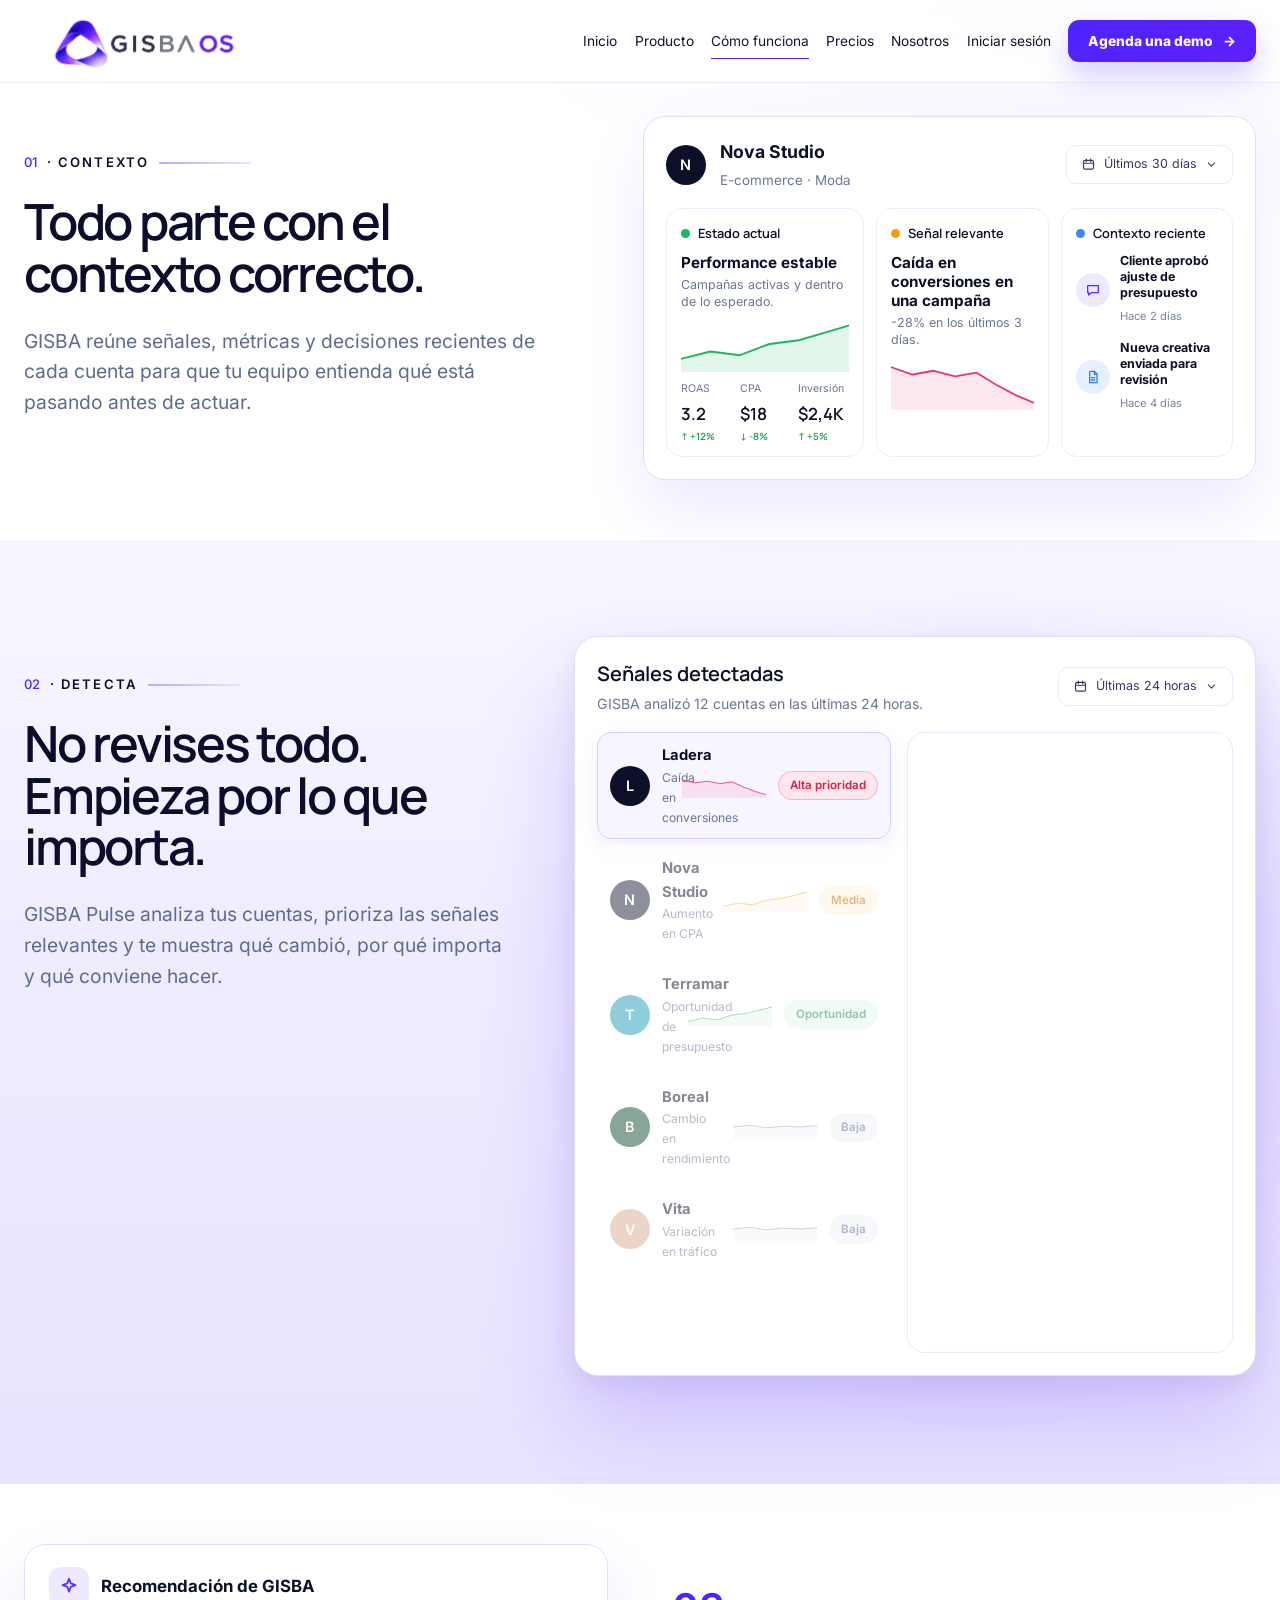
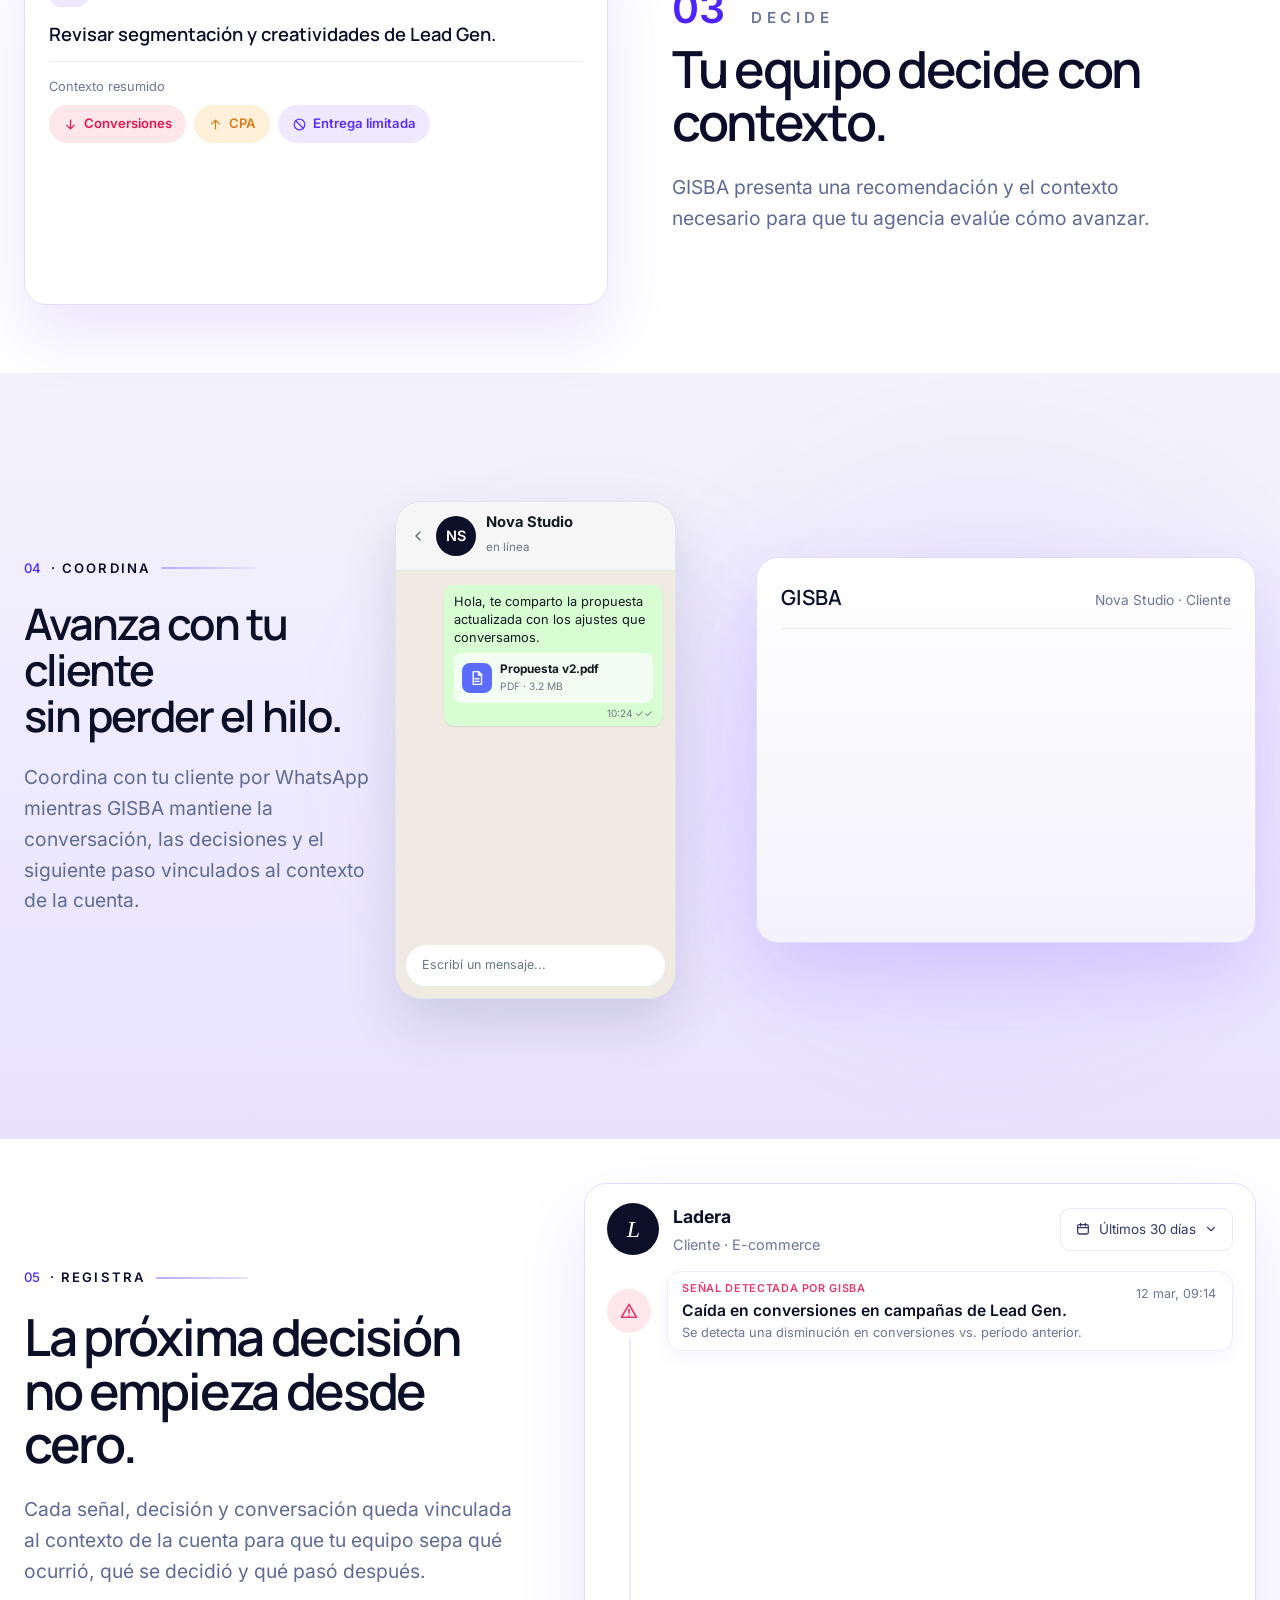
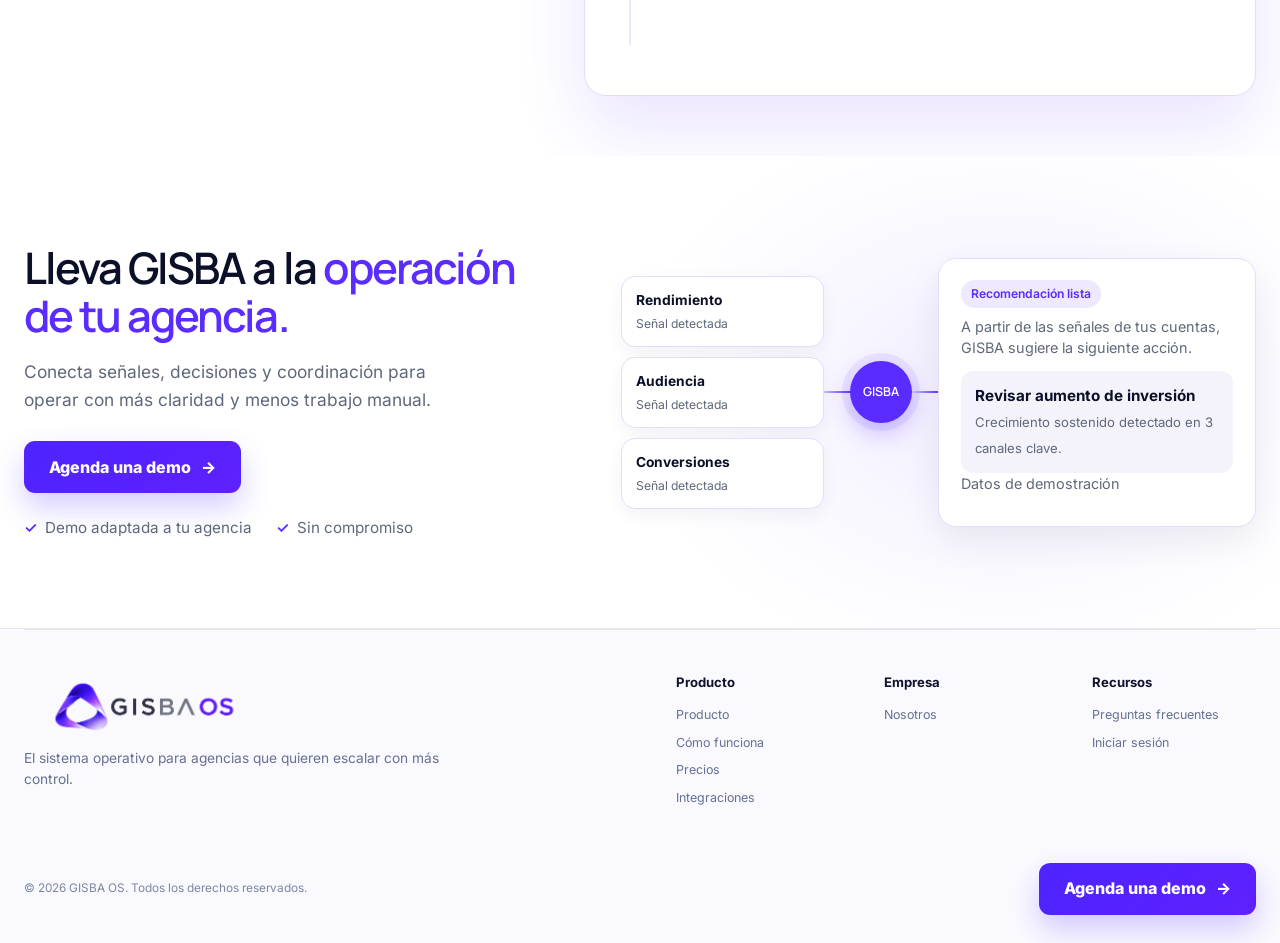
==== commit 95e3f7fa: "preview 16:58:37" ====
--- a/como-trabajamos.html
+++ b/como-trabajamos.html
@@ -12,7 +12,7 @@
   <meta name="twitter:card" content="summary">
   <link rel="icon" type="image/svg+xml" href="data:image/svg+xml,%3Csvg xmlns='http://www.w3.org/2000/svg' viewBox='0 0 64 64'%3E%3Crect width='64' height='64' rx='15' fill='%23080712'/%3E%3Cpath d='M15 43 31 13c2-4 7-4 10 0l9 17c3 6-1 13-8 13H15Zm11-5h16c2 0 3-2 2-4l-7-14c-1-2-3-2-4 0Z' fill='%238a5cff'/%3E%3C/svg%3E">
   <script>document.documentElement.classList.add("js")</script>
-  <link rel="stylesheet" href="styles.css?v=580c7f90">
+  <link rel="stylesheet" href="styles.css?v=ac135336">
   <link rel="stylesheet" href="como.css?v=6157e763">
   <link rel="stylesheet" href="como-motion.css?v=375b95b9">
   <link rel="stylesheet" href="como-depth.css?v=90c2c328">
@@ -170,9 +170,11 @@
         <p>El sistema operativo para agencias que quieren escalar con más control.</p>
       </div>
       <nav class="closing-links" aria-label="Enlaces del pie de página">
-        <div><strong>Producto</strong><a href="servicios.html">Producto</a><a href="como-trabajamos.html">Cómo funciona</a><a href="precios.html">Precios</a><a href="index.html#experiencia-cliente">Experiencia del cliente</a></div>
-        <div><strong>Empresa</strong><a href="nosotros.html">Nosotros</a><a href="preguntas.html">Preguntas frecuentes</a><a href="index.html#contacto">Contacto</a><a href="index.html#contacto" data-cta="demo" data-event="demo_cta_click" data-location="footer">Solicitar demo</a></div>
+        <div><strong>Producto</strong><a href="servicios.html">Producto</a><a href="como-trabajamos.html">Cómo funciona</a><a href="precios.html">Precios</a><a href="index.html#integraciones">Integraciones</a></div>
+        <div><strong>Empresa</strong><a href="nosotros.html">Nosotros</a></div>
+        <div><strong>Recursos</strong><a href="preguntas.html">Preguntas frecuentes</a><a href="#" data-cta="login" data-event="login_click" data-location="footer">Iniciar sesión</a></div>
       </nav>
+      <div class="closing-footer-cta"><a class="button button-solid" href="index.html#contacto" data-cta="demo" data-event="demo_cta_click" data-location="footer">Agenda una demo <span aria-hidden="true">→</span></a></div>
       <p class="closing-copyright">© <span data-year></span> GISBA OS. Todos los derechos reservados.</p>
     </div>
   </footer><script src="como-motion.js?v=6709767c" defer></script>
--- a/styles.css
+++ b/styles.css
@@ -2815,3 +2815,16 @@
   .brand-banner-link { width: 235px; }
   .brand img.header-brand-banner { width: 270px; height: 90px; }
 }
+
+/* Footer global: CTA de demo separado de las columnas */
+.closing-footer-cta { grid-column: 2; grid-row: 2; align-self: center; justify-self: end; }
+.closing-copyright { grid-row: 2; align-self: center; }
+.closing-links a[data-cta="login"] { cursor: pointer; }
+@media (max-width: 1040px) {
+  .closing-footer-cta, .closing-copyright { grid-column: 1; grid-row: auto; justify-self: start; }
+}
+@media (max-width: 520px) {
+  .closing-footer-cta { justify-self: stretch; }
+  .closing-footer-cta .button { width: 100%; justify-content: center; }
+  .closing-links a { padding: 6px 0; }
+}
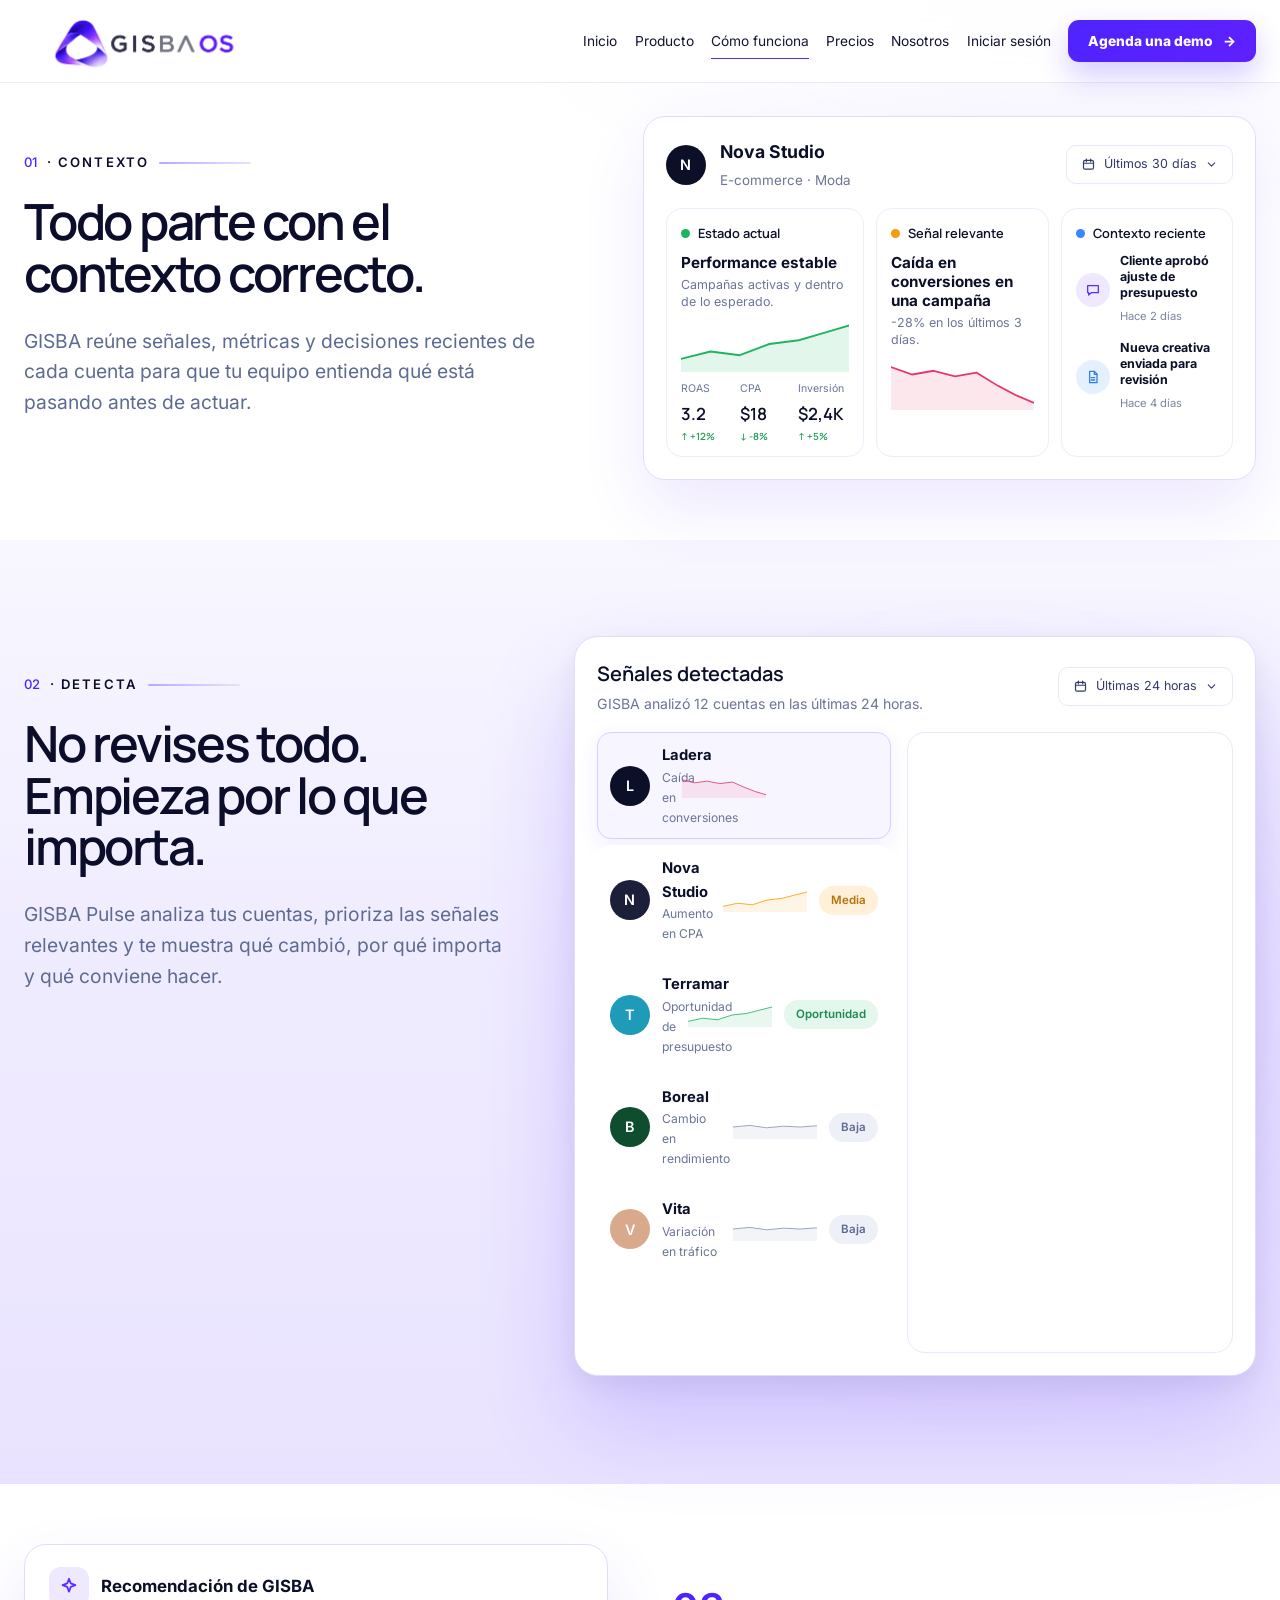
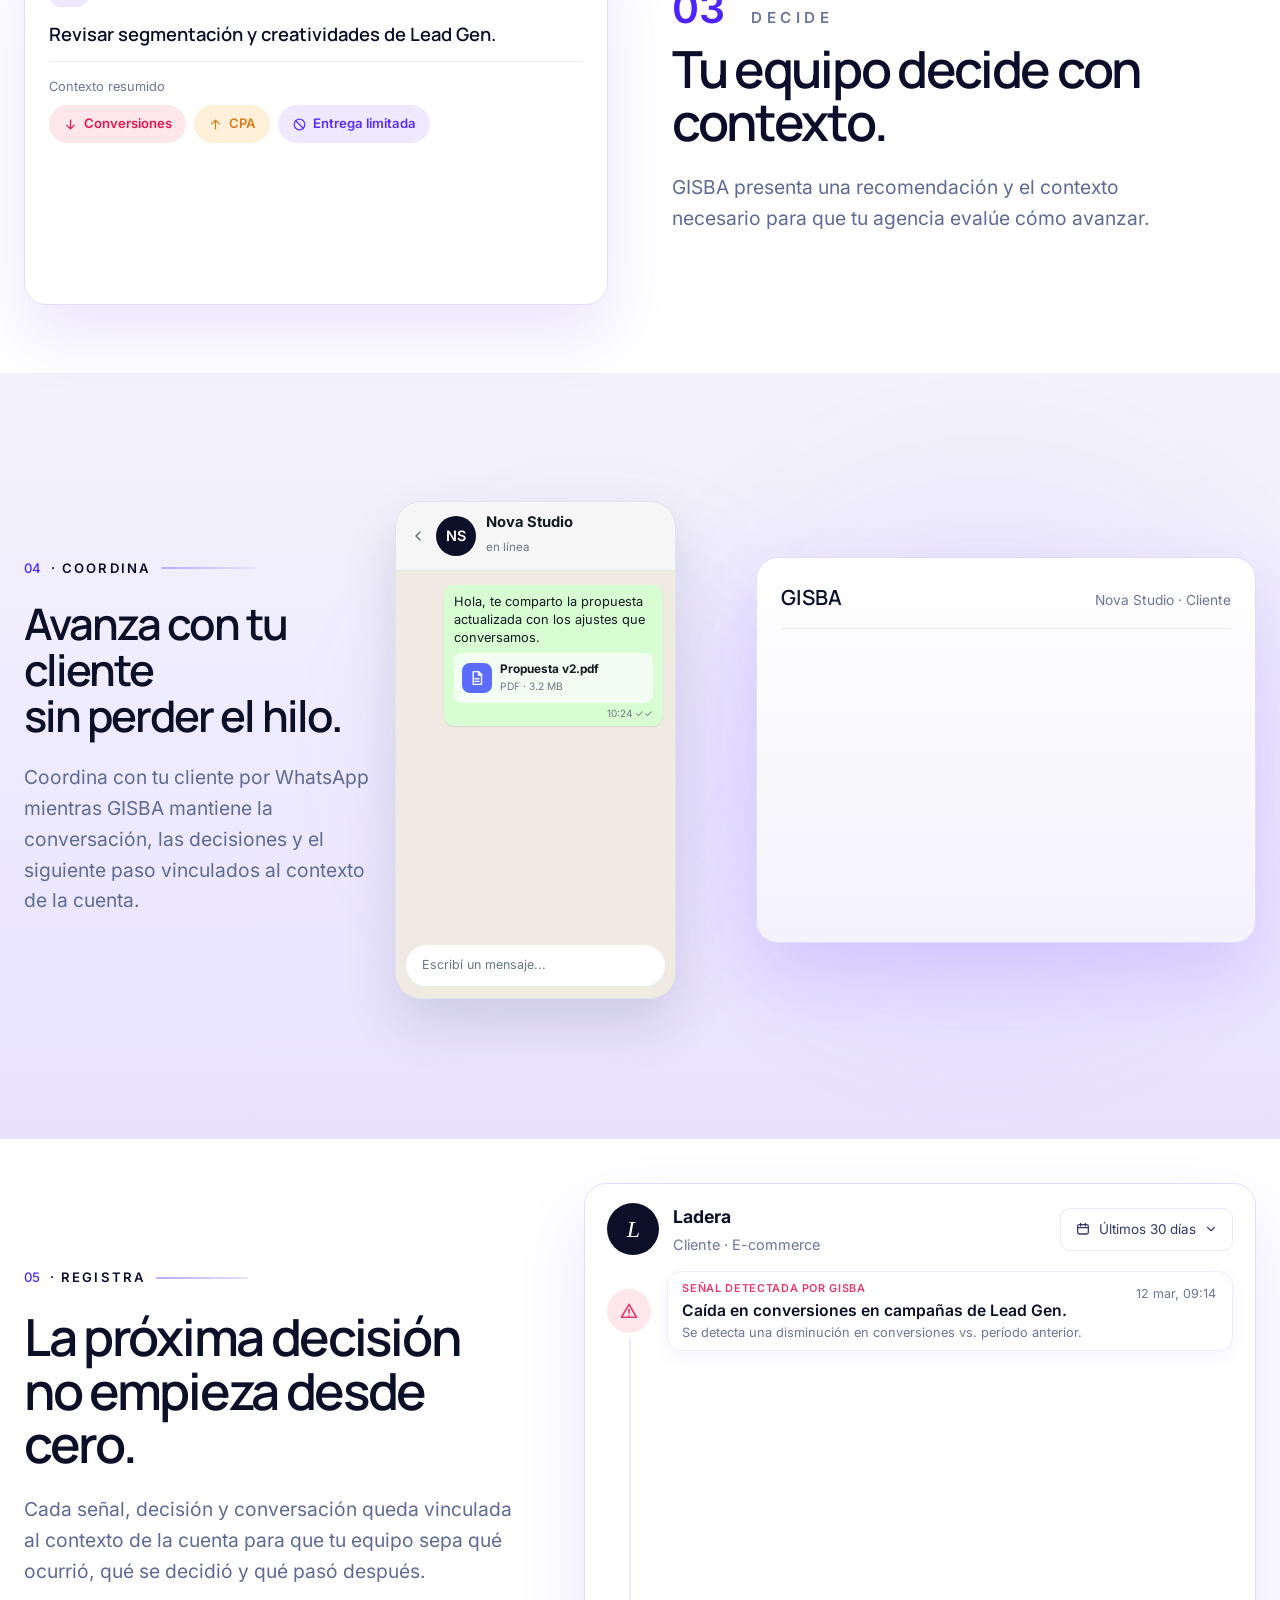
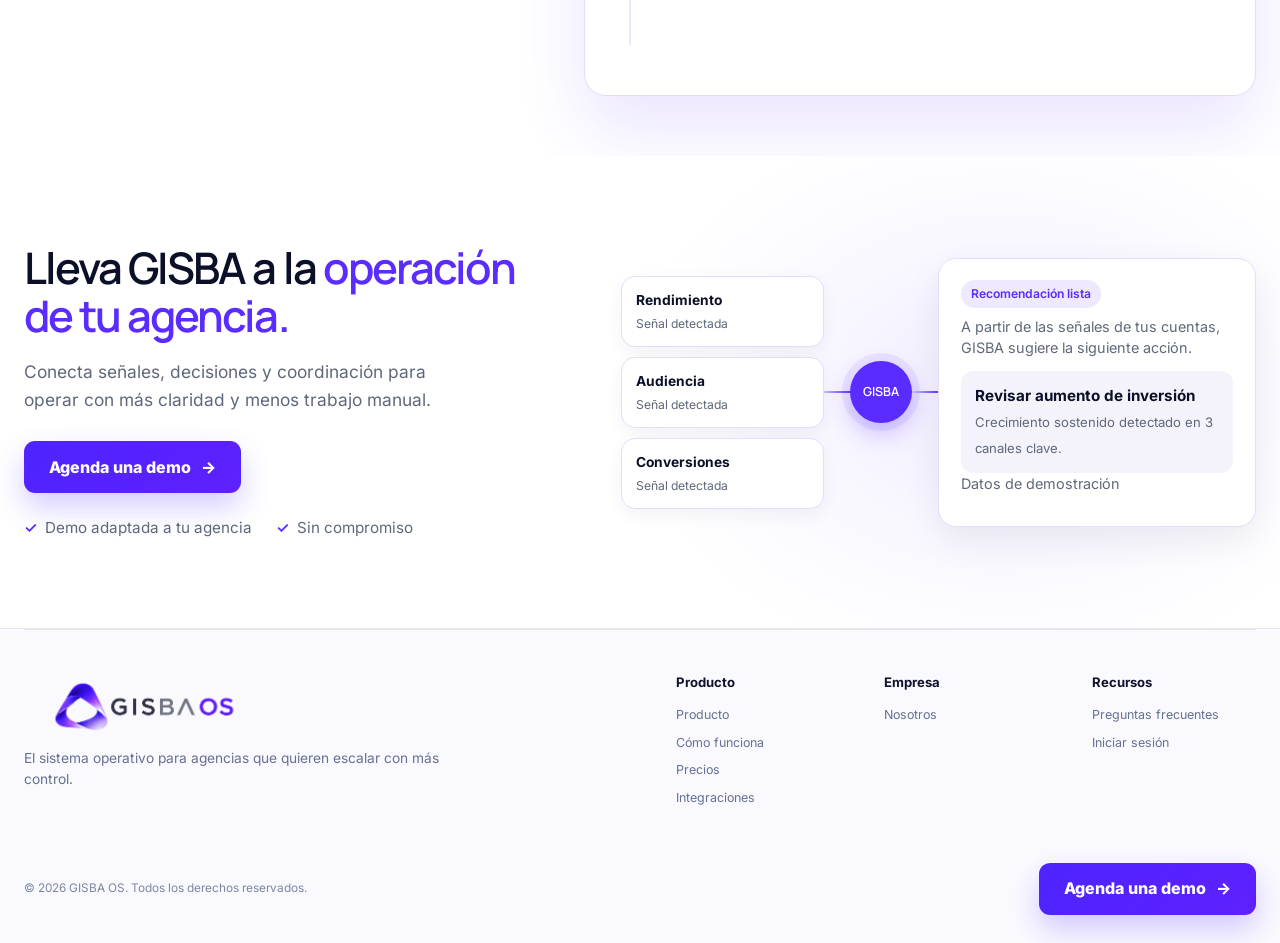
==== commit 30622036: "preview 16:59:04" ====
--- a/como-trabajamos.html
+++ b/como-trabajamos.html
@@ -12,7 +12,7 @@
   <meta name="twitter:card" content="summary">
   <link rel="icon" type="image/svg+xml" href="data:image/svg+xml,%3Csvg xmlns='http://www.w3.org/2000/svg' viewBox='0 0 64 64'%3E%3Crect width='64' height='64' rx='15' fill='%23080712'/%3E%3Cpath d='M15 43 31 13c2-4 7-4 10 0l9 17c3 6-1 13-8 13H15Zm11-5h16c2 0 3-2 2-4l-7-14c-1-2-3-2-4 0Z' fill='%238a5cff'/%3E%3C/svg%3E">
   <script>document.documentElement.classList.add("js")</script>
-  <link rel="stylesheet" href="styles.css?v=ac135336">
+  <link rel="stylesheet" href="styles.css?v=2bb992a5">
   <link rel="stylesheet" href="como.css?v=6157e763">
   <link rel="stylesheet" href="como-motion.css?v=375b95b9">
   <link rel="stylesheet" href="como-depth.css?v=90c2c328">
--- a/styles.css
+++ b/styles.css
@@ -2828,3 +2828,5 @@
   .closing-footer-cta .button { width: 100%; justify-content: center; }
   .closing-links a { padding: 6px 0; }
 }
+@media (max-width: 780px) and (min-width: 521px) { .closing-links { grid-template-columns: repeat(3, minmax(0, 1fr)); gap: 24px; } }
+@media (max-width: 520px) { .closing-links { gap: 22px; } .closing-footer-bottom { gap: 26px; } }
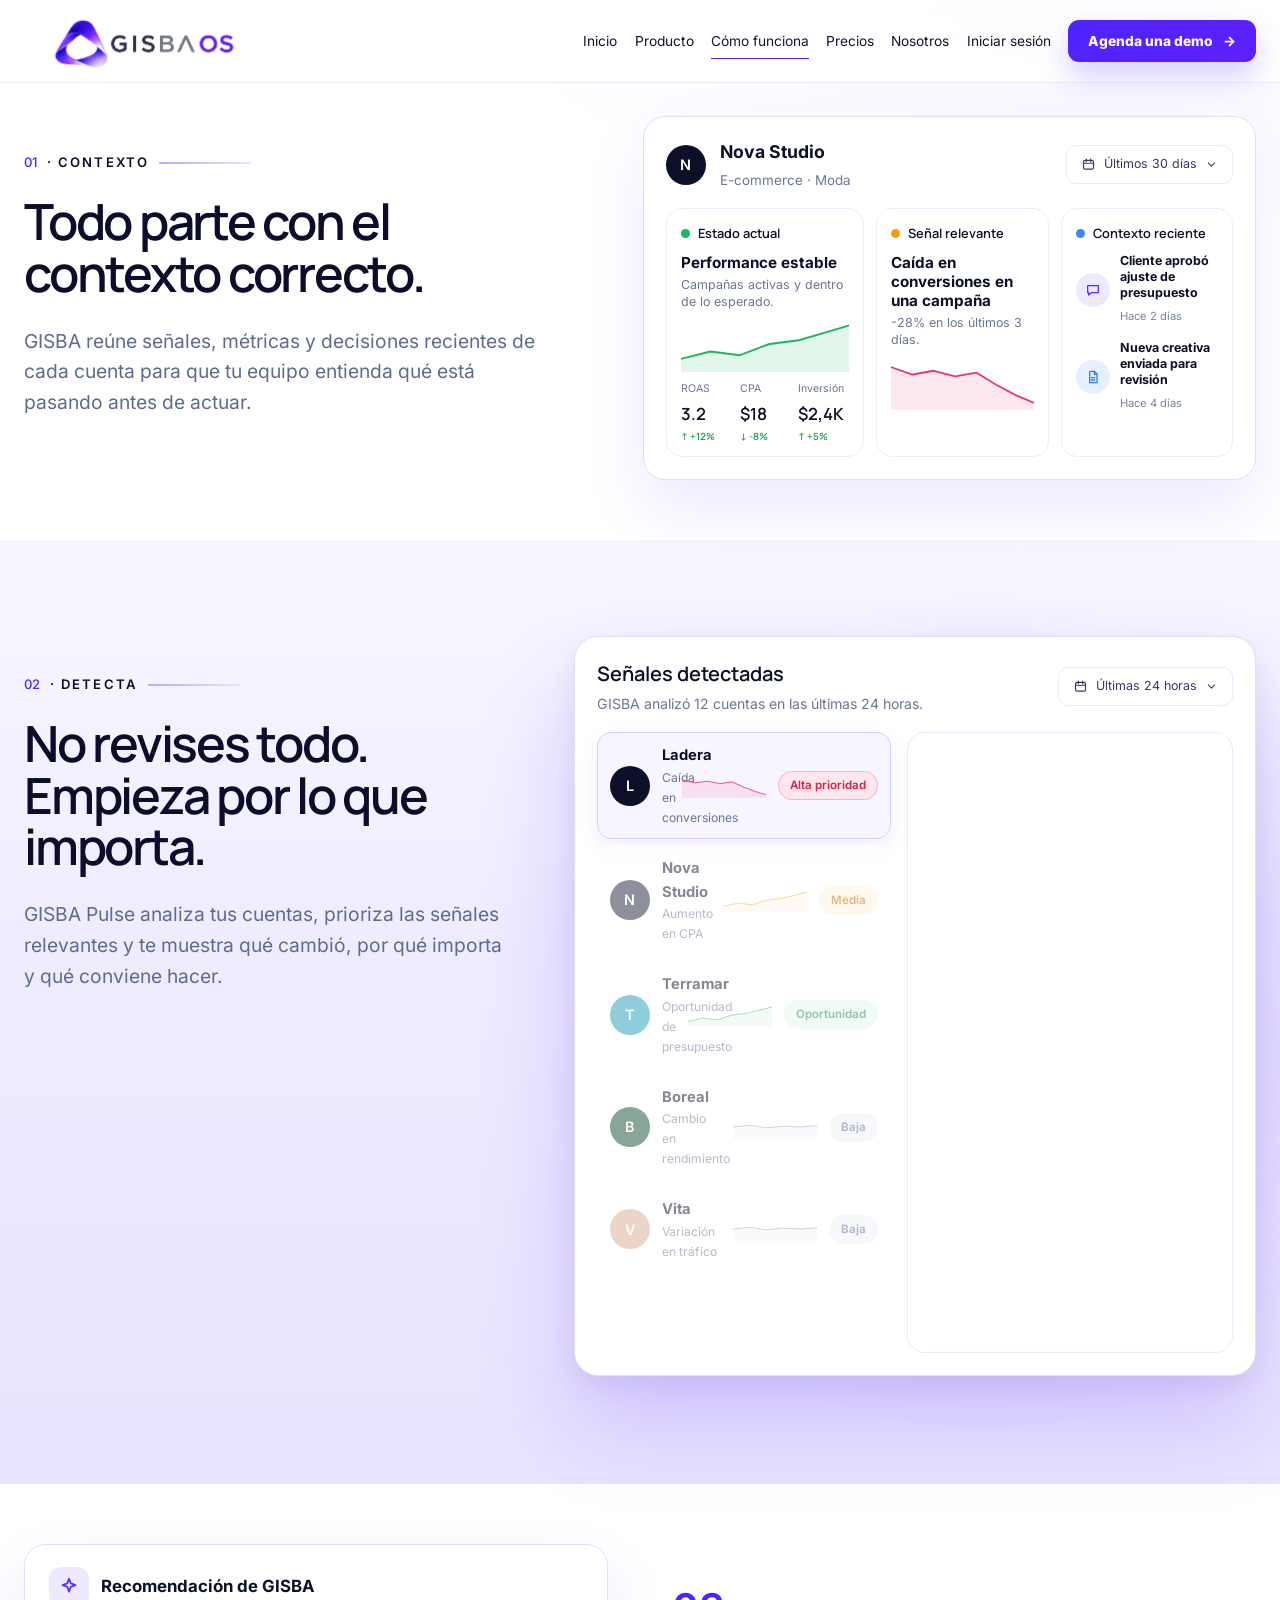
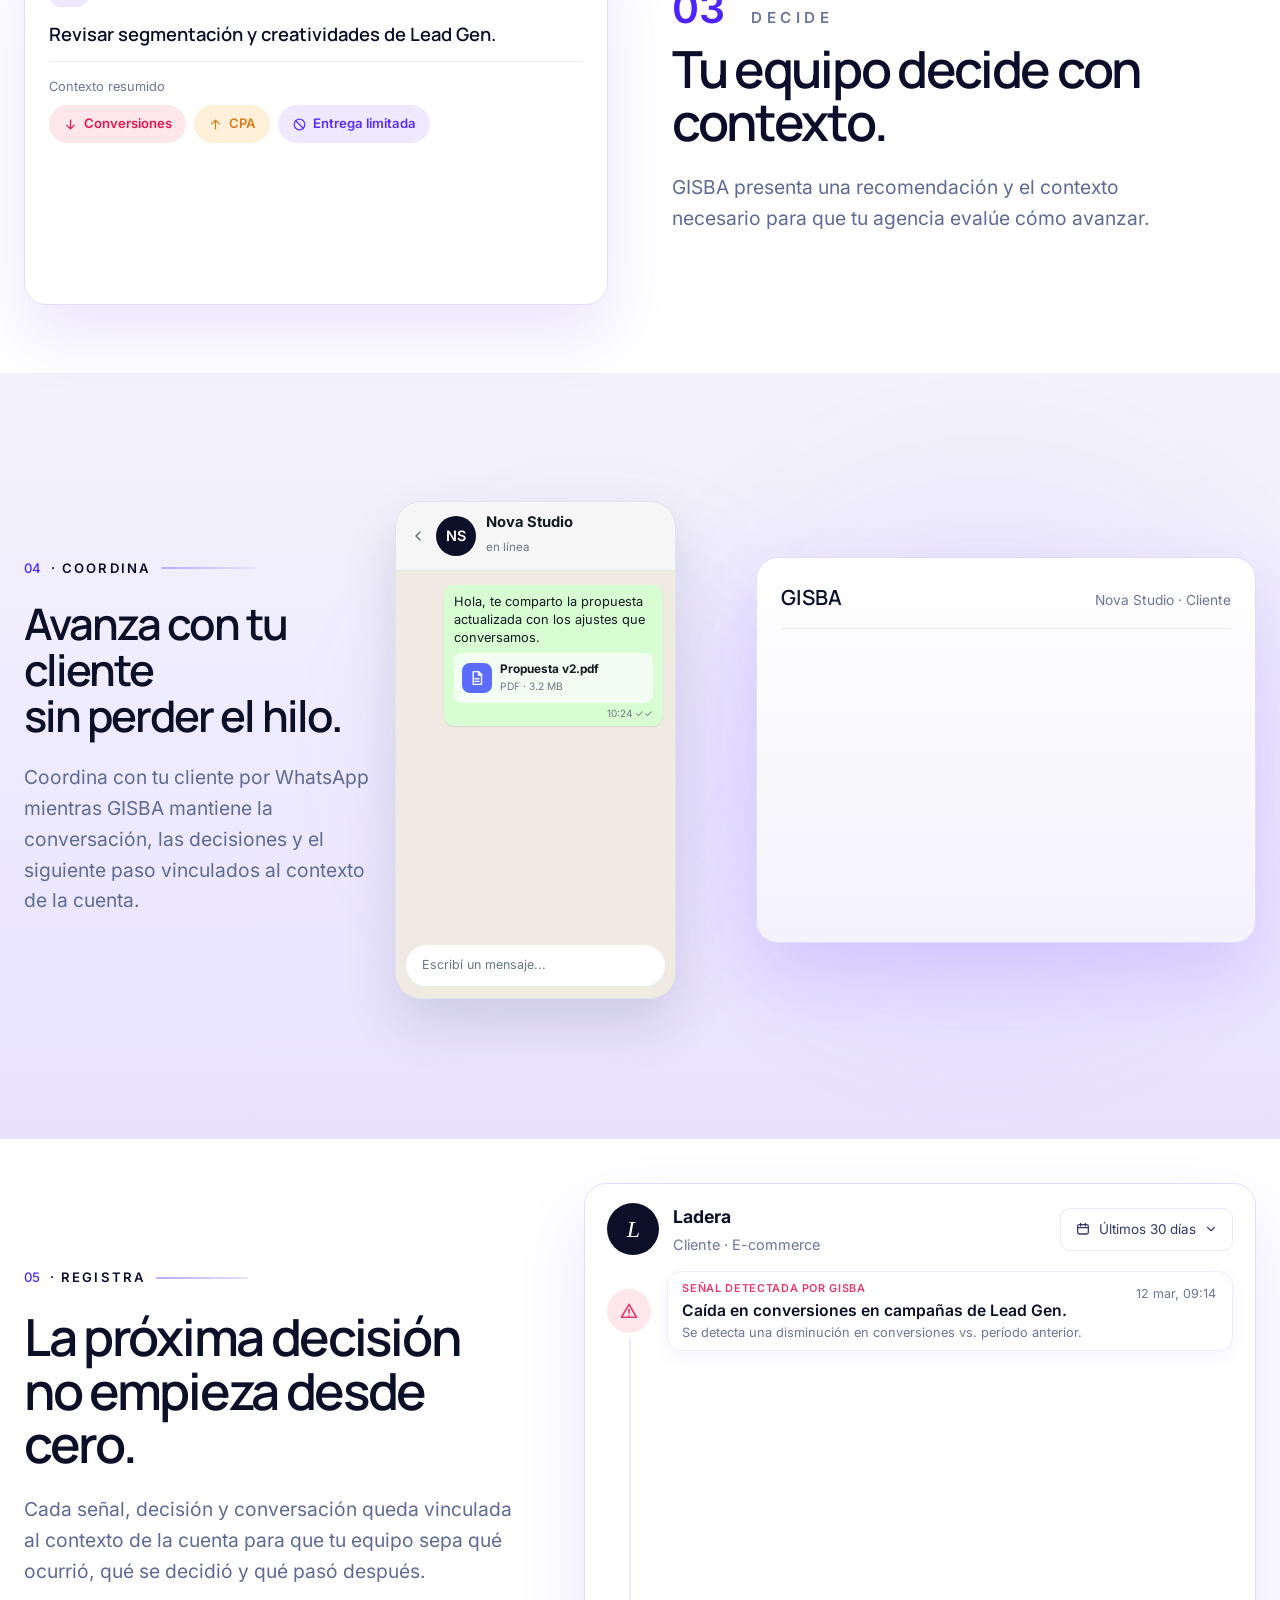
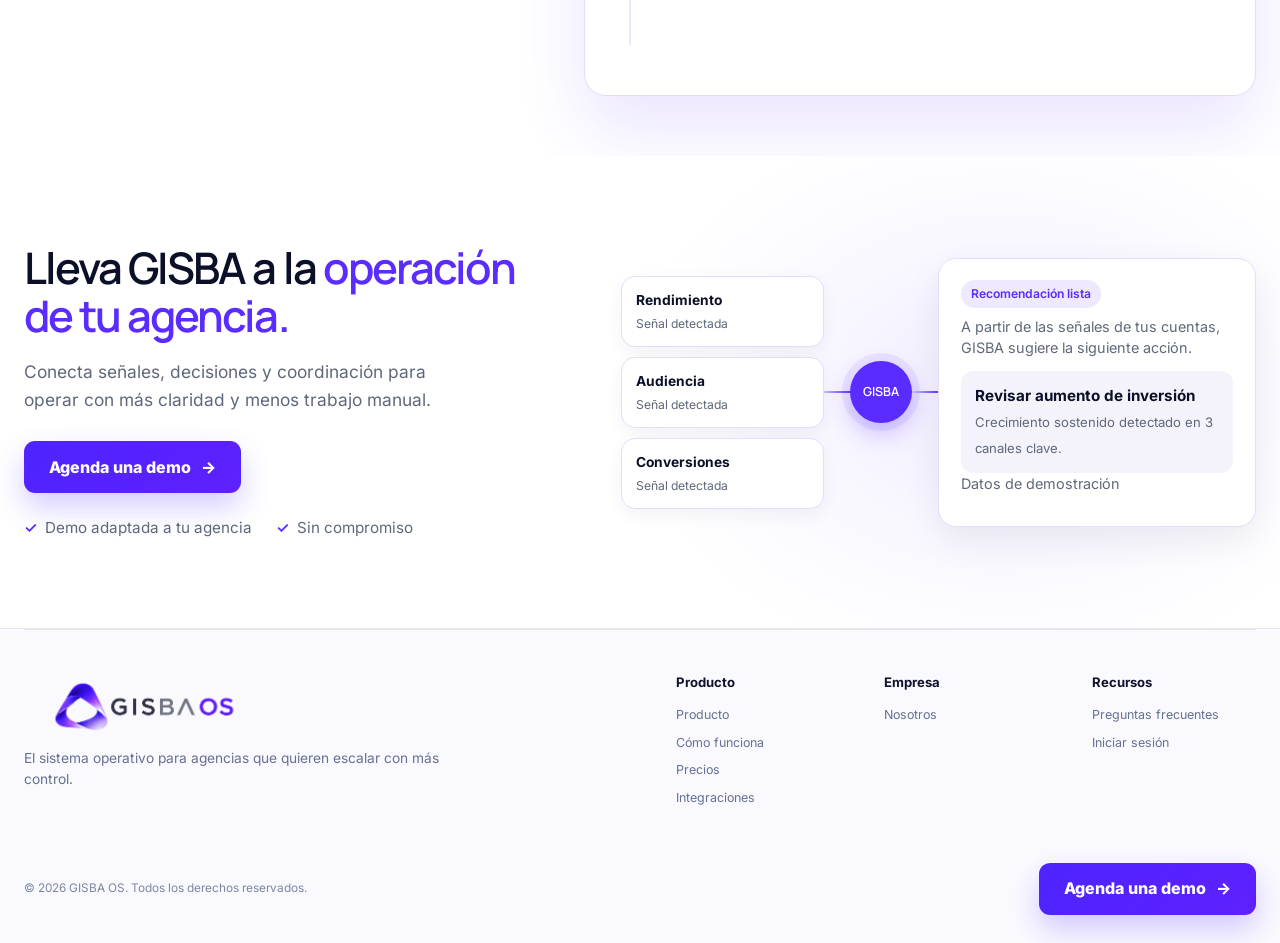
==== commit 1d5ac5bd: "preview 17:15:12" ====
--- a/como-trabajamos.html
+++ b/como-trabajamos.html
@@ -5,11 +5,22 @@
   <meta name="viewport" content="width=device-width, initial-scale=1">
   <title>Cómo funciona | GISBA OS</title>
   <meta name="description" content="Descubre cómo GISBA OS conecta contexto, señales, decisiones, coordinación y trazabilidad de cada cuenta para que tu agencia decida con claridad.">
-  <meta name="theme-color" content="#ffffff">
+  <link rel="canonical" href="https://gisba.cl/como-trabajamos.html">
   <meta property="og:title" content="Cómo funciona | GISBA OS">
   <meta property="og:description" content="GISBA OS conecta contexto, señales, decisiones, coordinación y trazabilidad de cada cuenta de tu agencia.">
   <meta property="og:type" content="website">
-  <meta name="twitter:card" content="summary">
+  <meta property="og:url" content="https://gisba.cl/como-trabajamos.html">
+  <meta property="og:site_name" content="GISBA OS">
+  <meta property="og:locale" content="es_CL">
+  <meta property="og:image" content="https://gisba.cl/assets/gisba-hero-motion.jpg">
+  <meta property="og:image:width" content="1280">
+  <meta property="og:image:height" content="511">
+  <meta property="og:image:alt" content="Vista de GISBA OS, software para agencias de marketing">
+  <meta name="twitter:card" content="summary_large_image">
+  <meta name="twitter:title" content="Cómo funciona | GISBA OS">
+  <meta name="twitter:description" content="GISBA OS conecta contexto, señales, decisiones, coordinación y trazabilidad de cada cuenta de tu agencia.">
+  <meta name="twitter:image" content="https://gisba.cl/assets/gisba-hero-motion.jpg">
+  <meta name="theme-color" content="#ffffff">
   <link rel="icon" type="image/svg+xml" href="data:image/svg+xml,%3Csvg xmlns='http://www.w3.org/2000/svg' viewBox='0 0 64 64'%3E%3Crect width='64' height='64' rx='15' fill='%23080712'/%3E%3Cpath d='M15 43 31 13c2-4 7-4 10 0l9 17c3 6-1 13-8 13H15Zm11-5h16c2 0 3-2 2-4l-7-14c-1-2-3-2-4 0Z' fill='%238a5cff'/%3E%3C/svg%3E">
   <script>document.documentElement.classList.add("js")</script>
   <link rel="stylesheet" href="styles.css?v=2bb992a5">
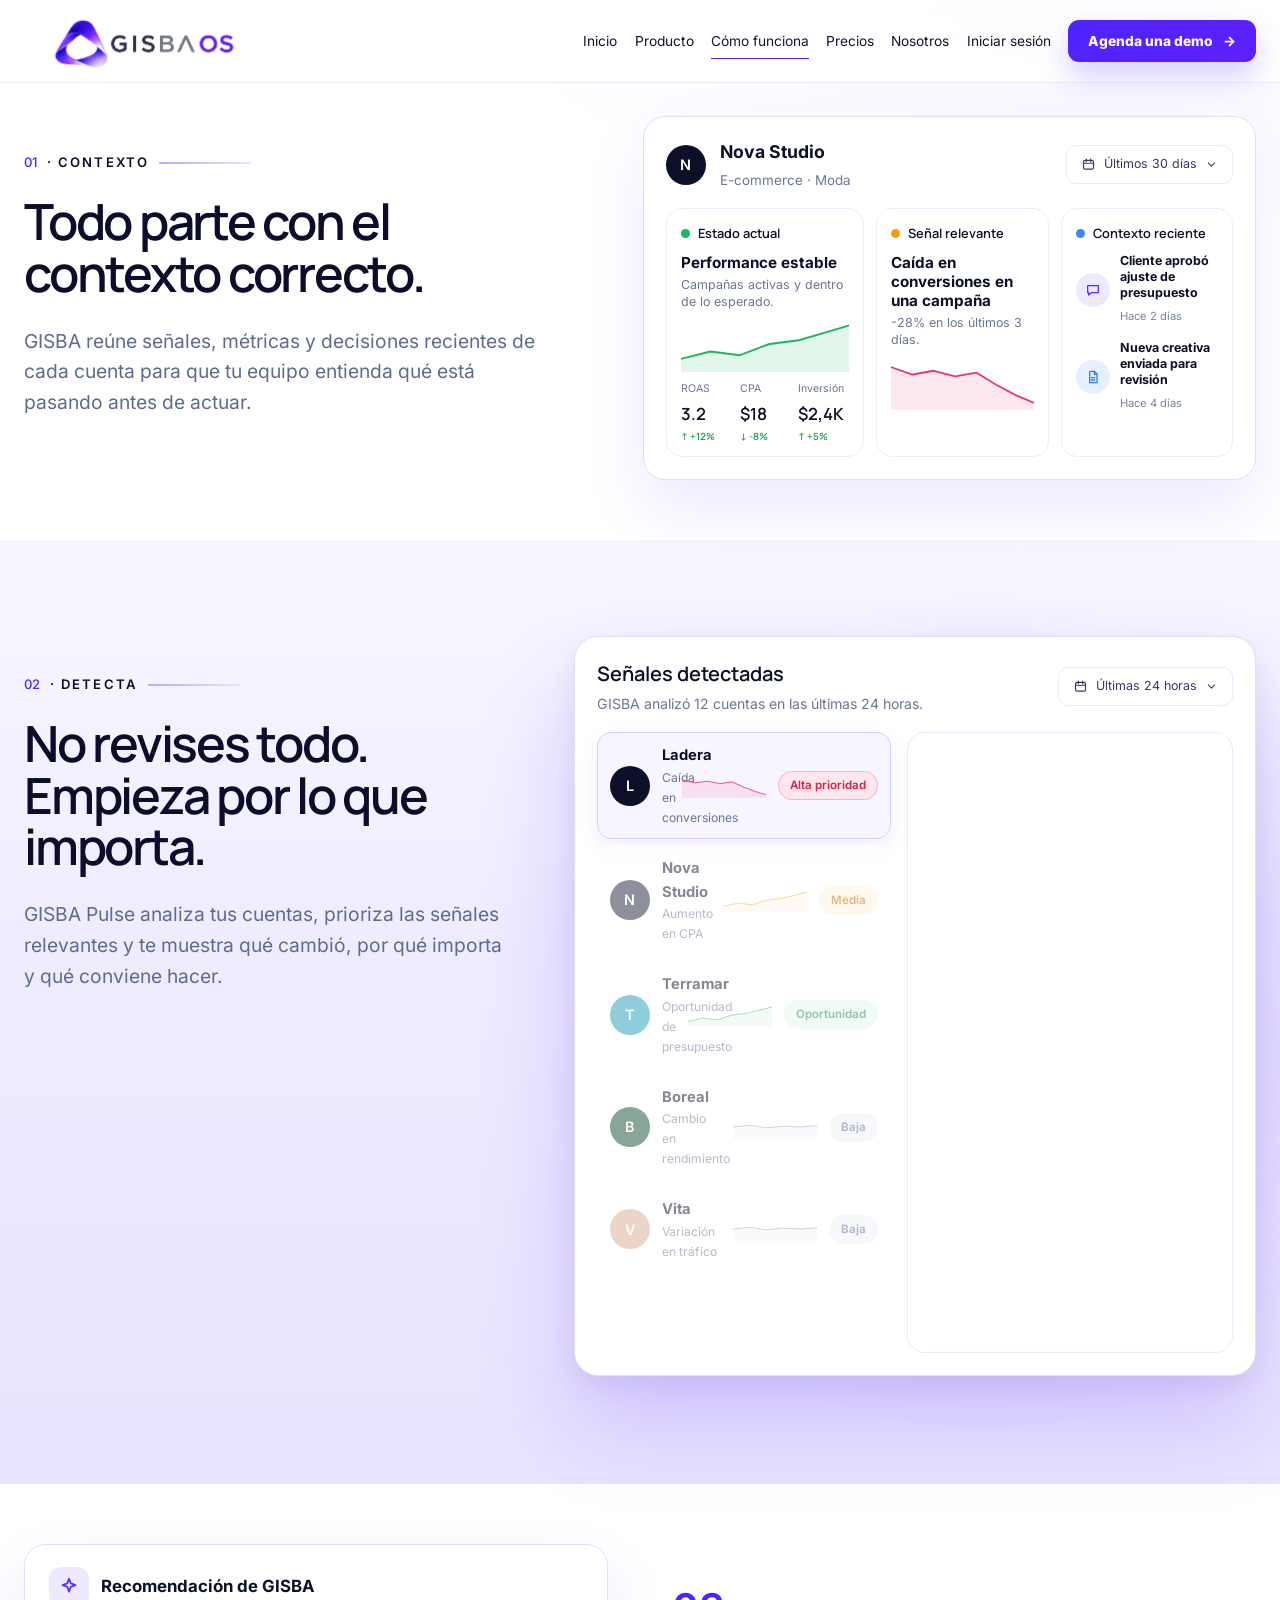
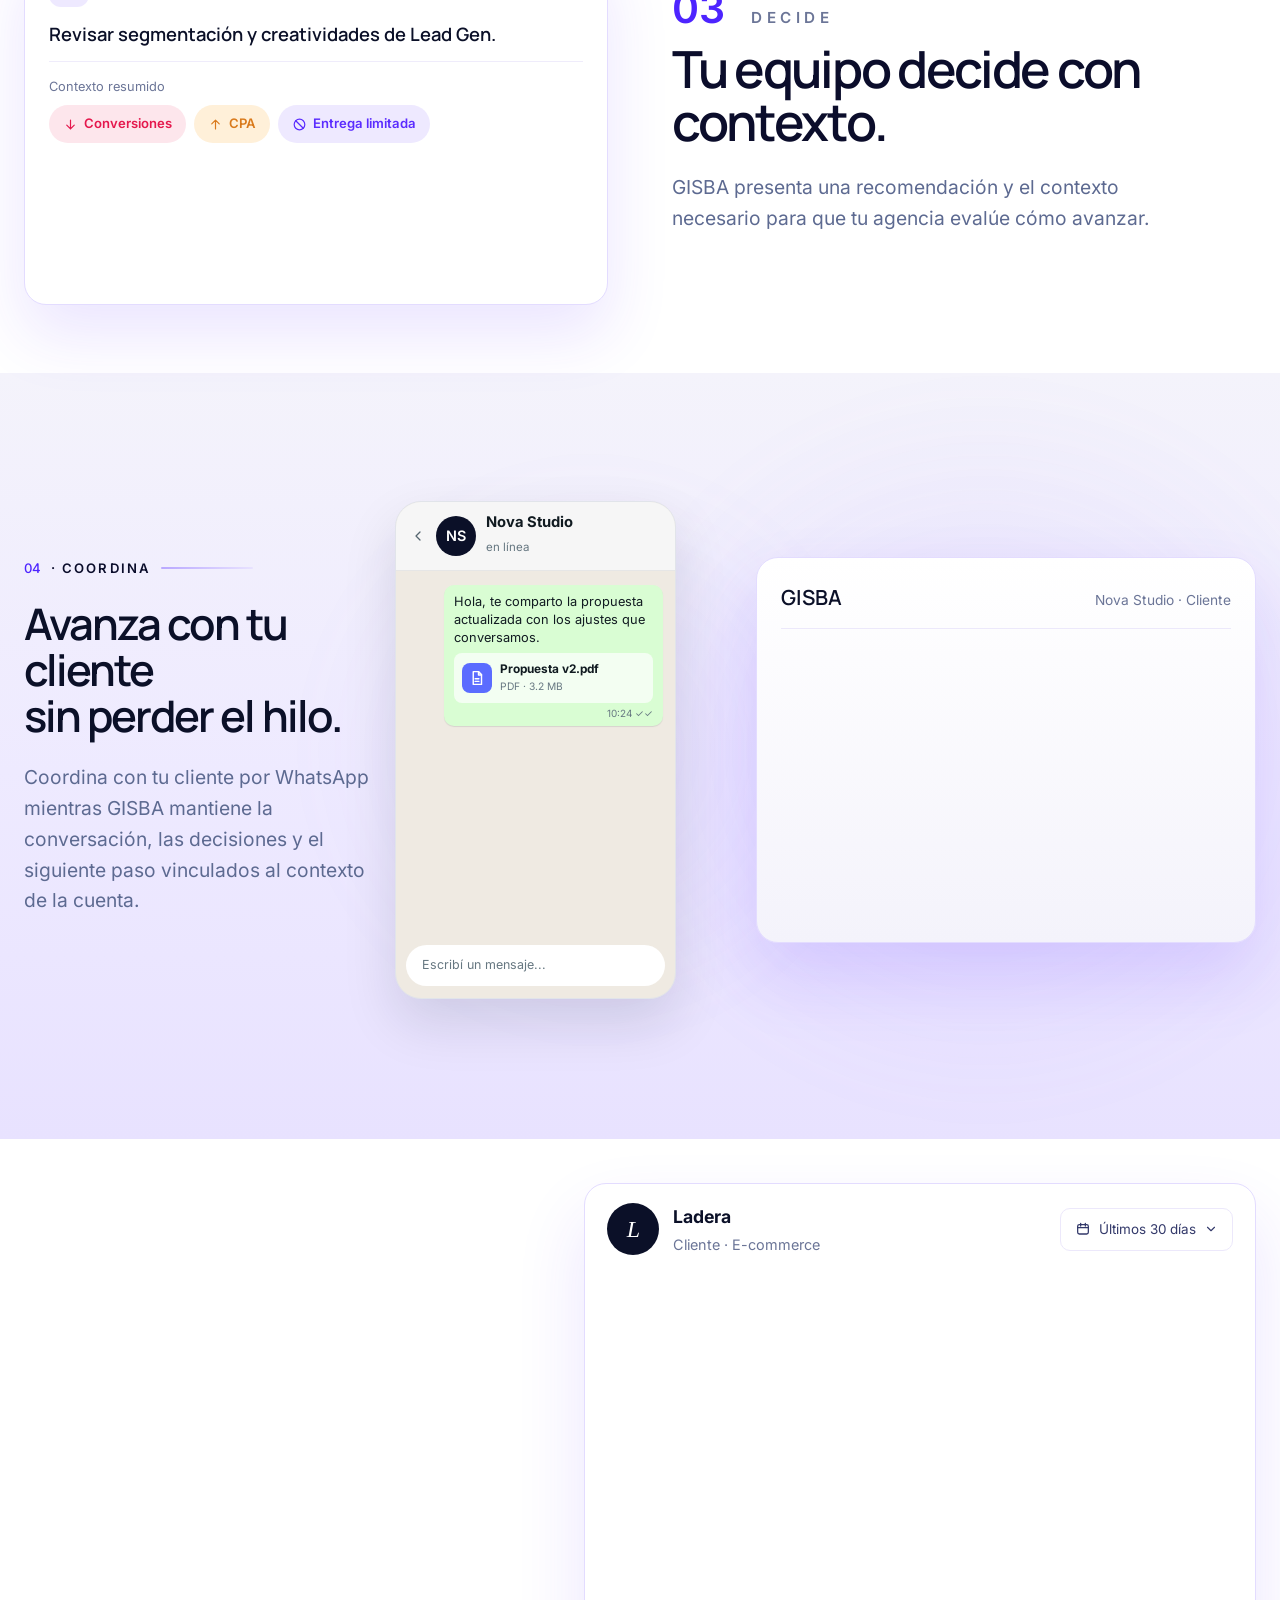
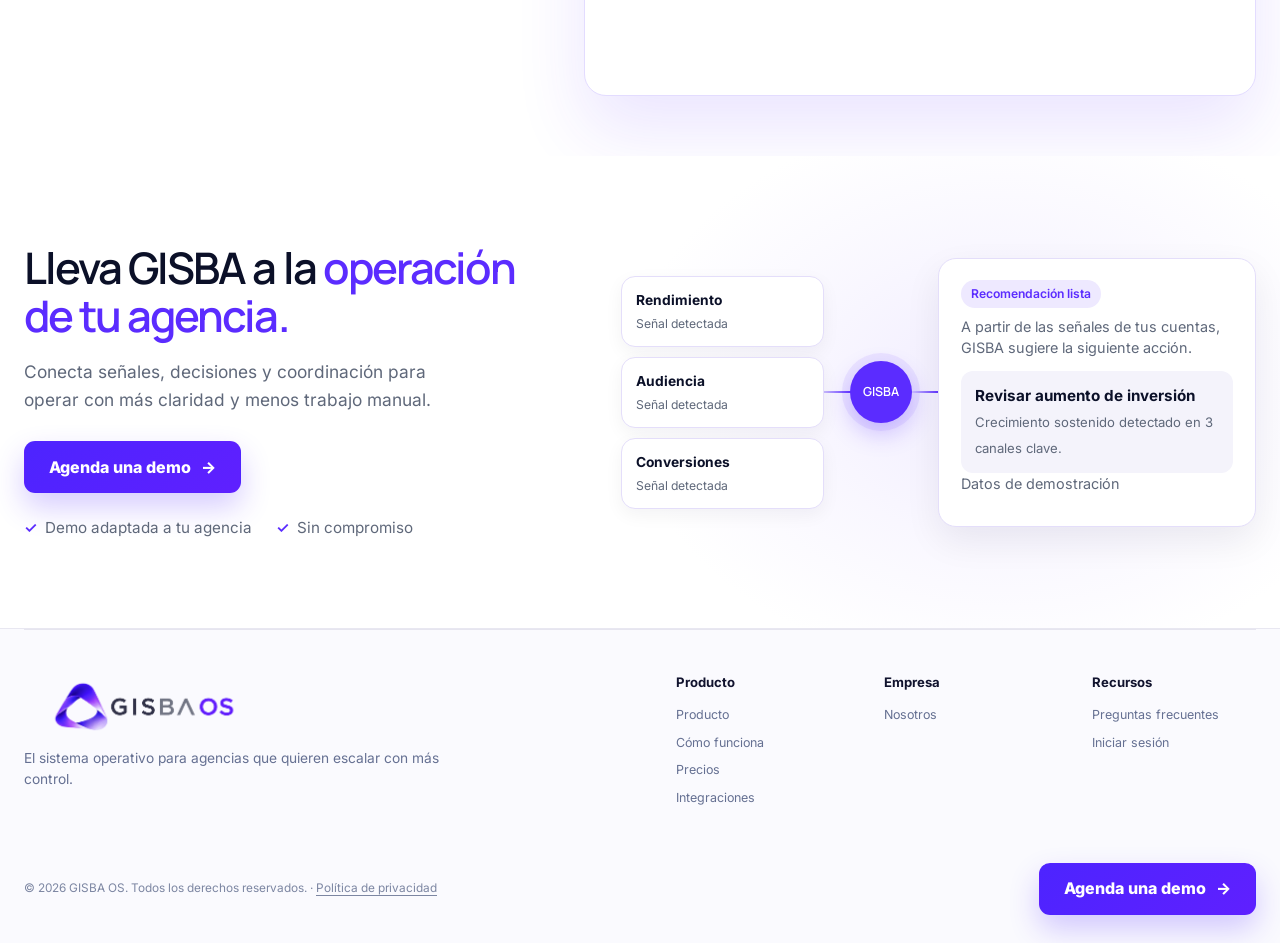
==== commit faf70e84: "preview 17:23:44" ====
--- a/como-trabajamos.html
+++ b/como-trabajamos.html
@@ -23,7 +23,7 @@
   <meta name="theme-color" content="#ffffff">
   <link rel="icon" type="image/svg+xml" href="data:image/svg+xml,%3Csvg xmlns='http://www.w3.org/2000/svg' viewBox='0 0 64 64'%3E%3Crect width='64' height='64' rx='15' fill='%23080712'/%3E%3Cpath d='M15 43 31 13c2-4 7-4 10 0l9 17c3 6-1 13-8 13H15Zm11-5h16c2 0 3-2 2-4l-7-14c-1-2-3-2-4 0Z' fill='%238a5cff'/%3E%3C/svg%3E">
   <script>document.documentElement.classList.add("js")</script>
-  <link rel="stylesheet" href="styles.css?v=2bb992a5">
+  <link rel="stylesheet" href="styles.css?v=c4724ebb">
   <link rel="stylesheet" href="como.css?v=6157e763">
   <link rel="stylesheet" href="como-motion.css?v=375b95b9">
   <link rel="stylesheet" href="como-depth.css?v=90c2c328">
@@ -186,7 +186,7 @@
         <div><strong>Recursos</strong><a href="preguntas.html">Preguntas frecuentes</a><a href="#" data-cta="login" data-event="login_click" data-location="footer">Iniciar sesión</a></div>
       </nav>
       <div class="closing-footer-cta"><a class="button button-solid" href="index.html#contacto" data-cta="demo" data-event="demo_cta_click" data-location="footer">Agenda una demo <span aria-hidden="true">→</span></a></div>
-      <p class="closing-copyright">© <span data-year></span> GISBA OS. Todos los derechos reservados.</p>
+      <p class="closing-copyright">© <span data-year></span> GISBA OS. Todos los derechos reservados. <span aria-hidden="true">·</span> <a href="privacidad.html">Política de privacidad</a></p>
     </div>
   </footer><script src="como-motion.js?v=6709767c" defer></script>
 </body></html>
--- a/styles.css
+++ b/styles.css
@@ -2830,3 +2830,19 @@
 }
 @media (max-width: 780px) and (min-width: 521px) { .closing-links { grid-template-columns: repeat(3, minmax(0, 1fr)); gap: 24px; } }
 @media (max-width: 520px) { .closing-links { gap: 22px; } .closing-footer-bottom { gap: 26px; } }
+
+/* Pagina legal + enlace de privacidad en el footer */
+.closing-copyright a { color: inherit; text-decoration: underline; text-underline-offset: 3px; }
+.closing-copyright a:hover { color: #4d24ff; }
+.legal-page-main { padding: 150px 0 96px; }
+.legal-shell { max-width: 760px; }
+.legal-header { margin-bottom: 40px; }
+.legal-header h1 { margin: 0 0 18px; font-size: clamp(2.1rem, 4vw, 3rem); line-height: 1.1; color: #0B1028; }
+.legal-intro { margin: 0; color: #5F687A; font-size: 1.1rem; line-height: 1.65; }
+.legal-shell section { padding-top: 28px; margin-top: 28px; border-top: 1px solid #E4DEFA; }
+.legal-shell h2 { margin: 0 0 12px; font-size: 1.25rem; line-height: 1.3; color: #0B1028; }
+.legal-shell p, .legal-shell li { color: #5F687A; font-size: 1rem; line-height: 1.7; }
+.legal-shell p { margin: 0 0 12px; }
+.legal-shell ul { margin: 0 0 12px; padding-left: 22px; }
+.legal-meta { margin: 40px 0 0; padding-top: 24px; border-top: 1px solid #E4DEFA; color: #8A91A3; font-size: .9rem; }
+@media (max-width: 780px) { .legal-page-main { padding: 120px 0 72px; } }
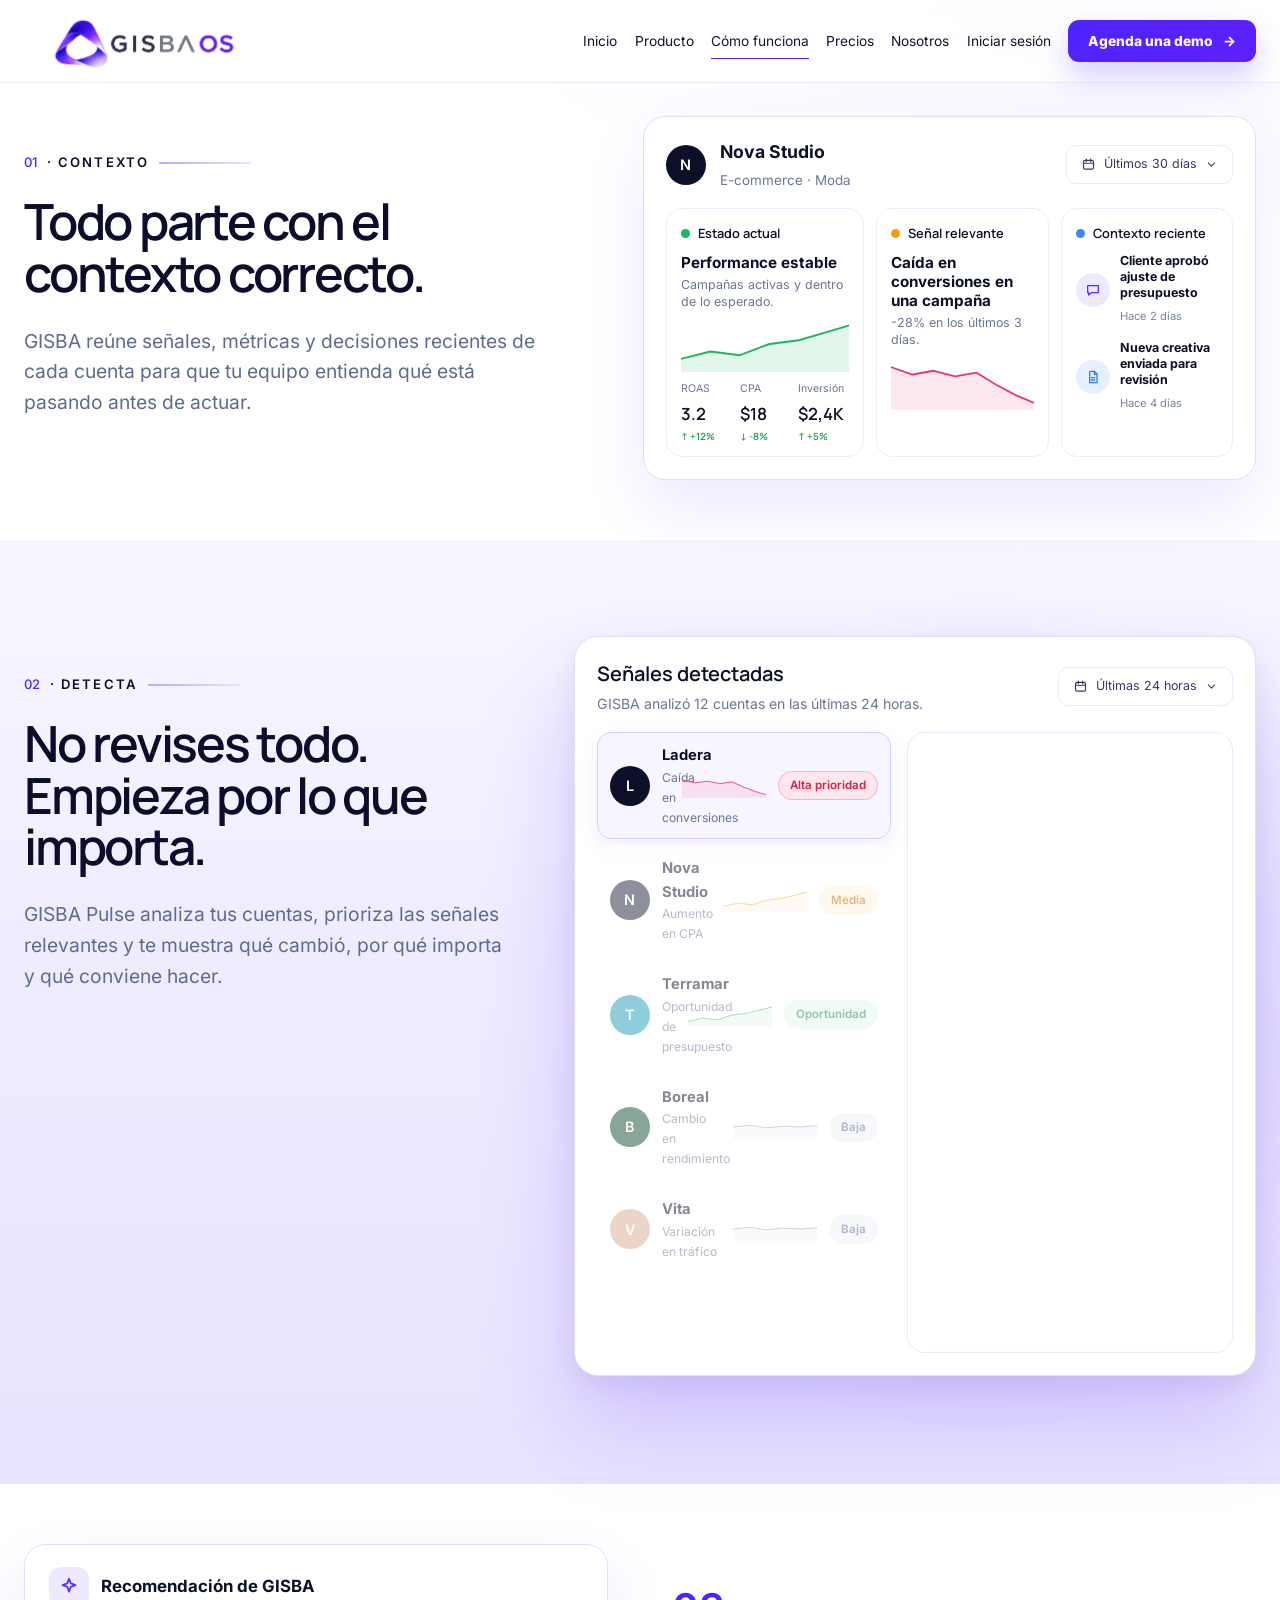
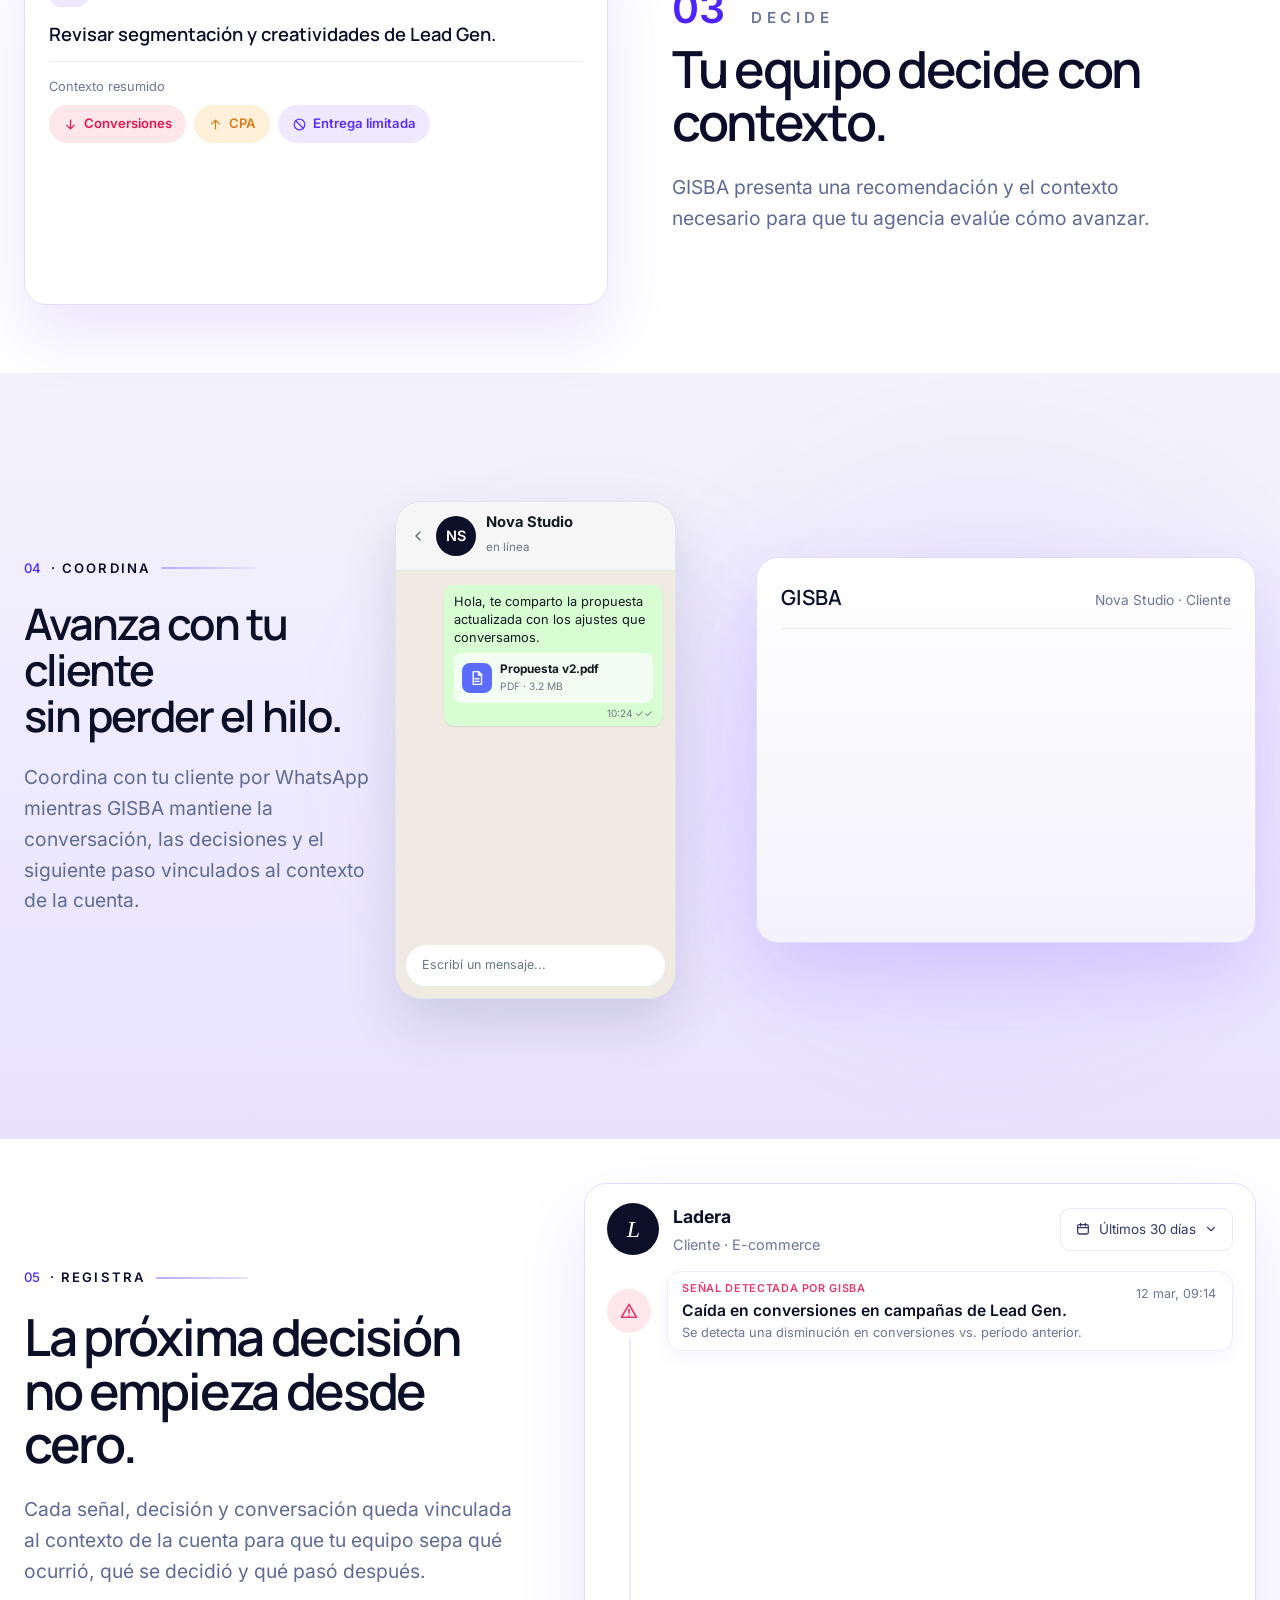
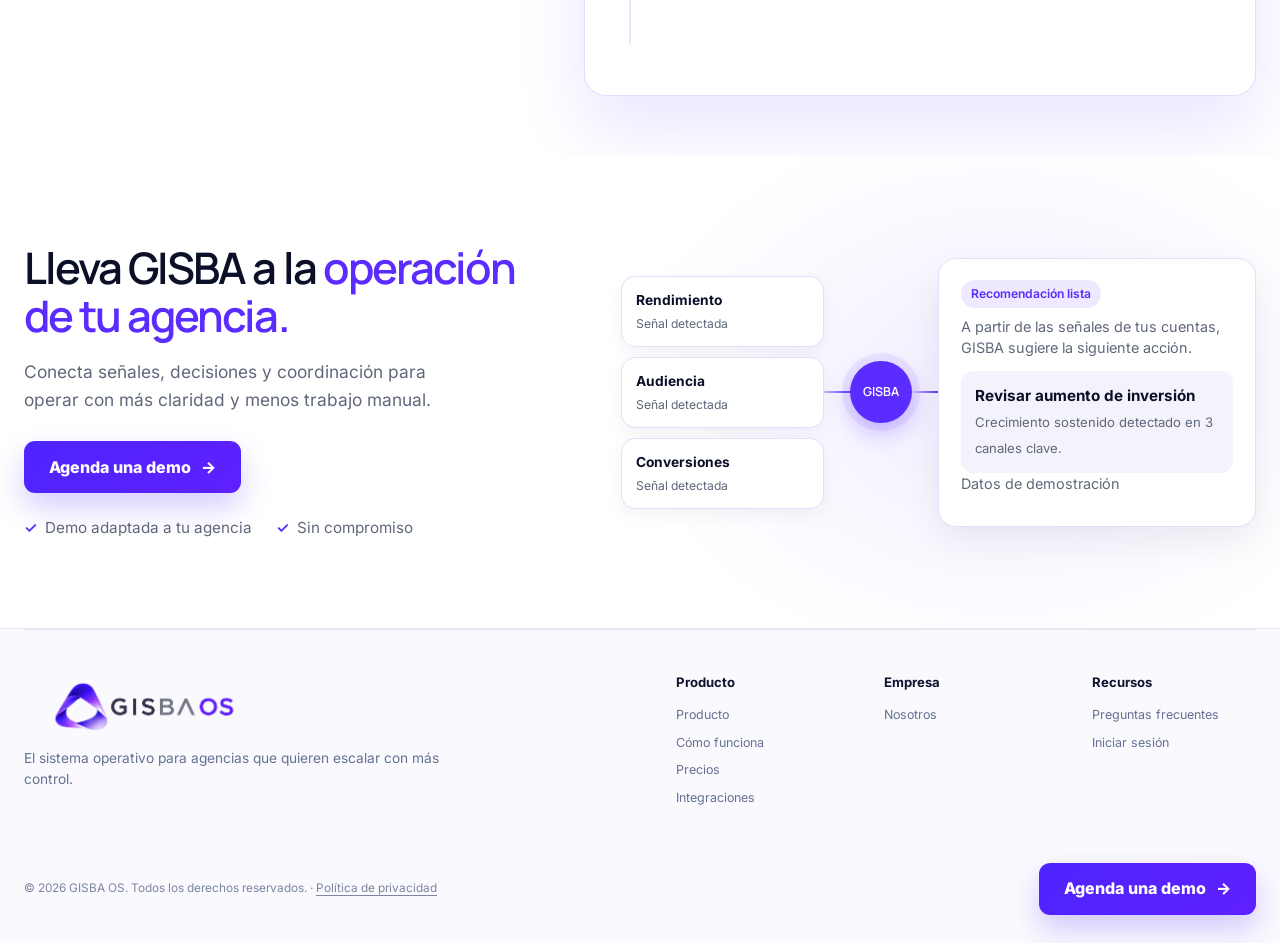
==== commit 7aa05c80: "preview 19:14:31" ====
--- a/como-trabajamos.html
+++ b/como-trabajamos.html
@@ -23,11 +23,11 @@
   <meta name="theme-color" content="#ffffff">
   <link rel="icon" type="image/svg+xml" href="data:image/svg+xml,%3Csvg xmlns='http://www.w3.org/2000/svg' viewBox='0 0 64 64'%3E%3Crect width='64' height='64' rx='15' fill='%23080712'/%3E%3Cpath d='M15 43 31 13c2-4 7-4 10 0l9 17c3 6-1 13-8 13H15Zm11-5h16c2 0 3-2 2-4l-7-14c-1-2-3-2-4 0Z' fill='%238a5cff'/%3E%3C/svg%3E">
   <script>document.documentElement.classList.add("js")</script>
-  <link rel="stylesheet" href="styles.css?v=c4724ebb">
+  <link rel="stylesheet" href="styles.css?v=a4dd175c">
   <link rel="stylesheet" href="como.css?v=6157e763">
   <link rel="stylesheet" href="como-motion.css?v=375b95b9">
   <link rel="stylesheet" href="como-depth.css?v=90c2c328">
-  <script src="script.js?v=5d2b0a25" defer></script>
+  <script src="script.js?v=e46efa92" defer></script>
 </head>
 <body class="inner-page">
   <svg class="shape-defs" aria-hidden="true" focusable="false">
--- a/styles.css
+++ b/styles.css
@@ -2512,7 +2512,7 @@
 .pricing-card ul { margin: 0; padding: 0; list-style: none; display: grid; gap: 8px; font-size: .95rem; }
 .pricing-card li::before { content: "✓"; margin-right: 8px; color: var(--violet); font-weight: 600; }
 .pricing-card .button { margin: 6px 0 14px; }
-.pricing-table-wrap { position: relative; overflow-x: auto; border: 1px solid var(--line); border-radius: 22px; background: #fff; }
+.pricing-table-wrap { overflow-x: auto; border: 1px solid var(--line); border-radius: 22px; background: #fff; }
 .pricing-table { width: 100%; min-width: 620px; border-collapse: collapse; font-size: .95rem; }
 .pricing-table th, .pricing-table td { padding: 16px 22px; text-align: left; border-bottom: 1px solid var(--line); }
 .pricing-table thead th { font-family: var(--font-display); font-weight: 600; background: var(--surface-strong); }
